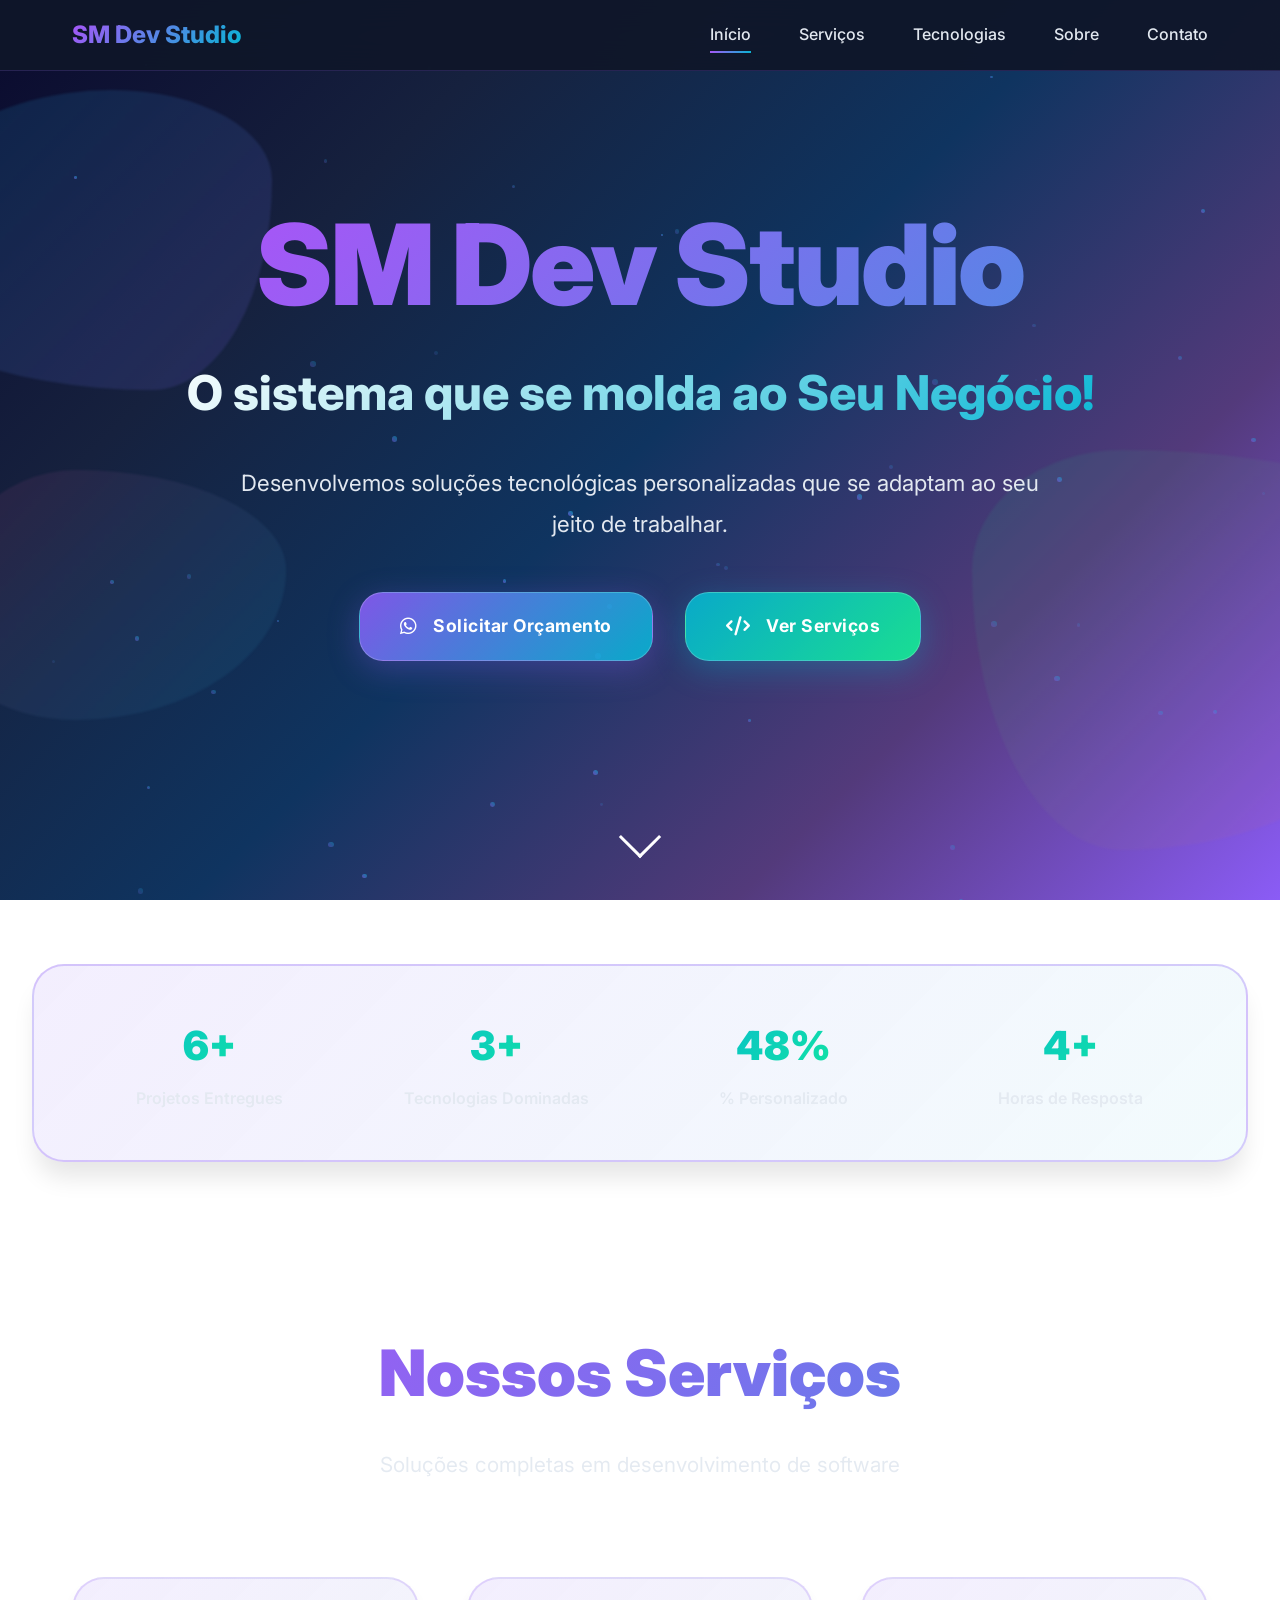
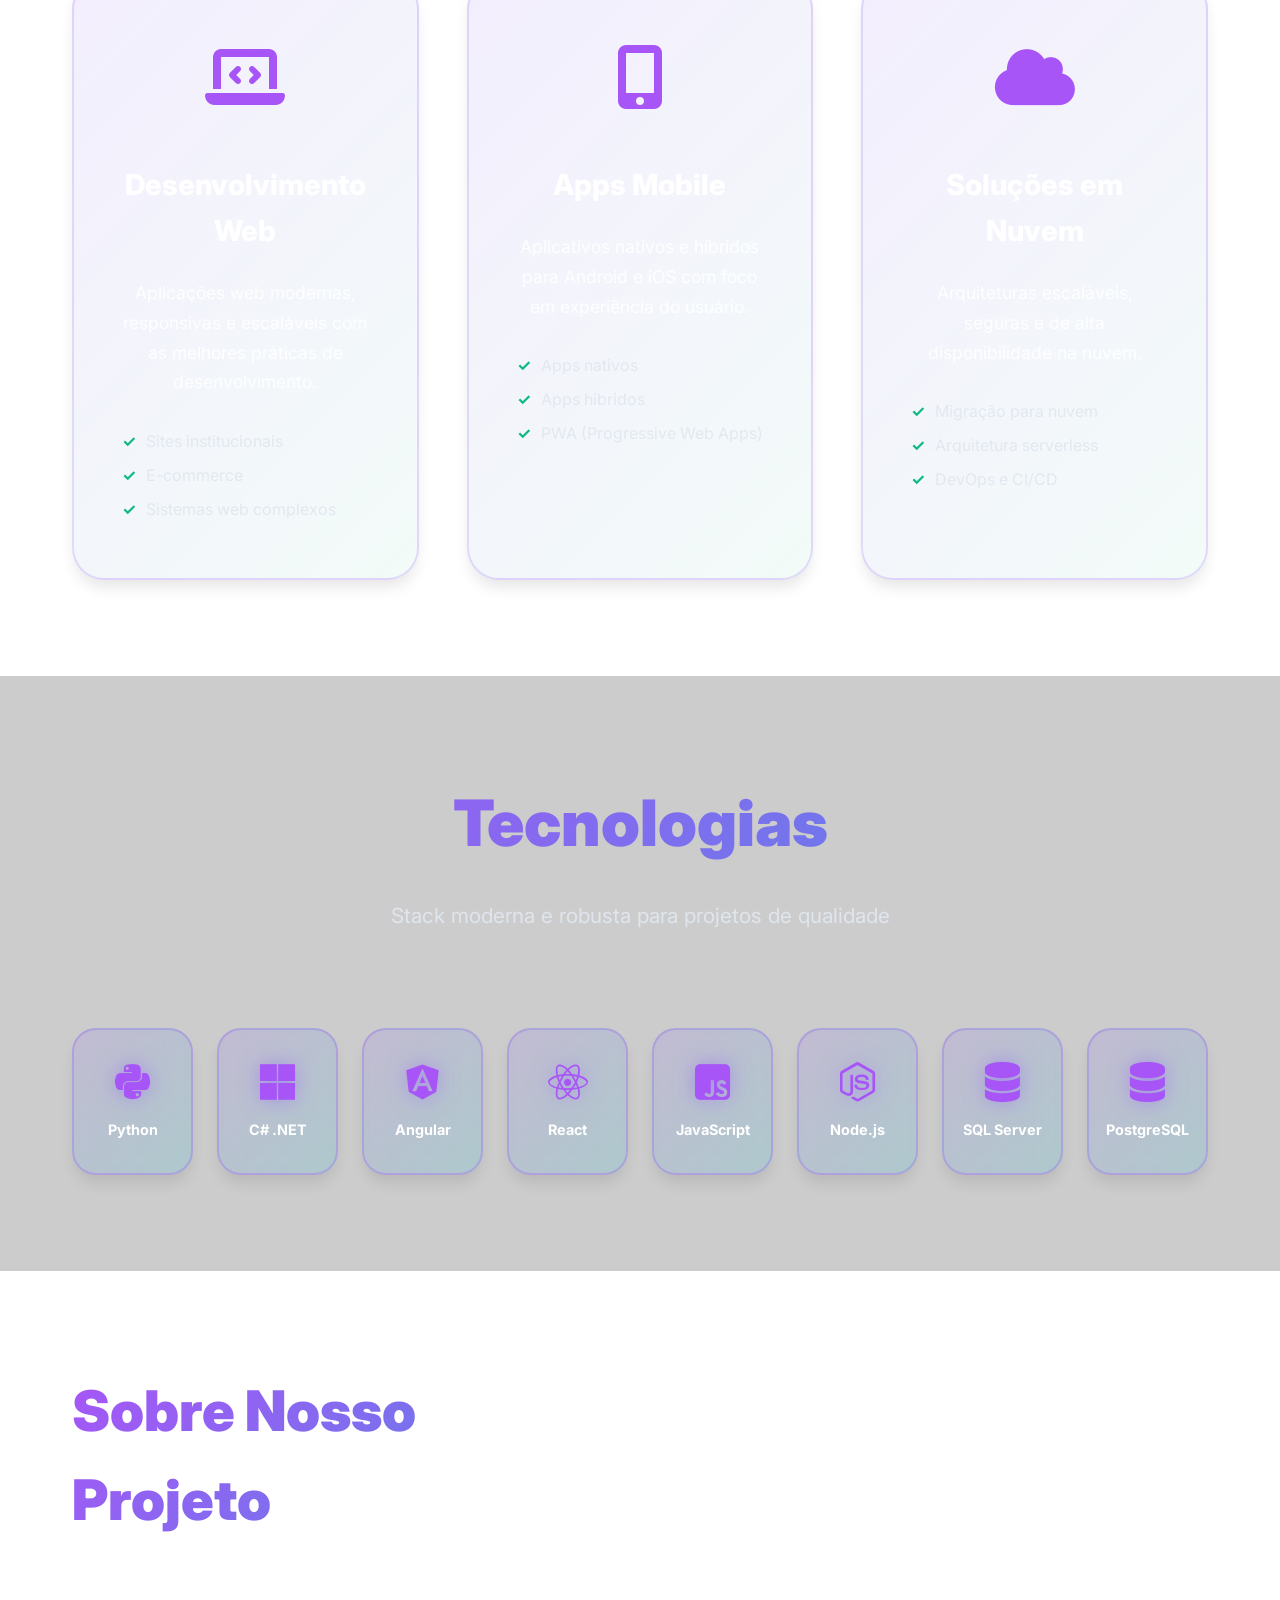
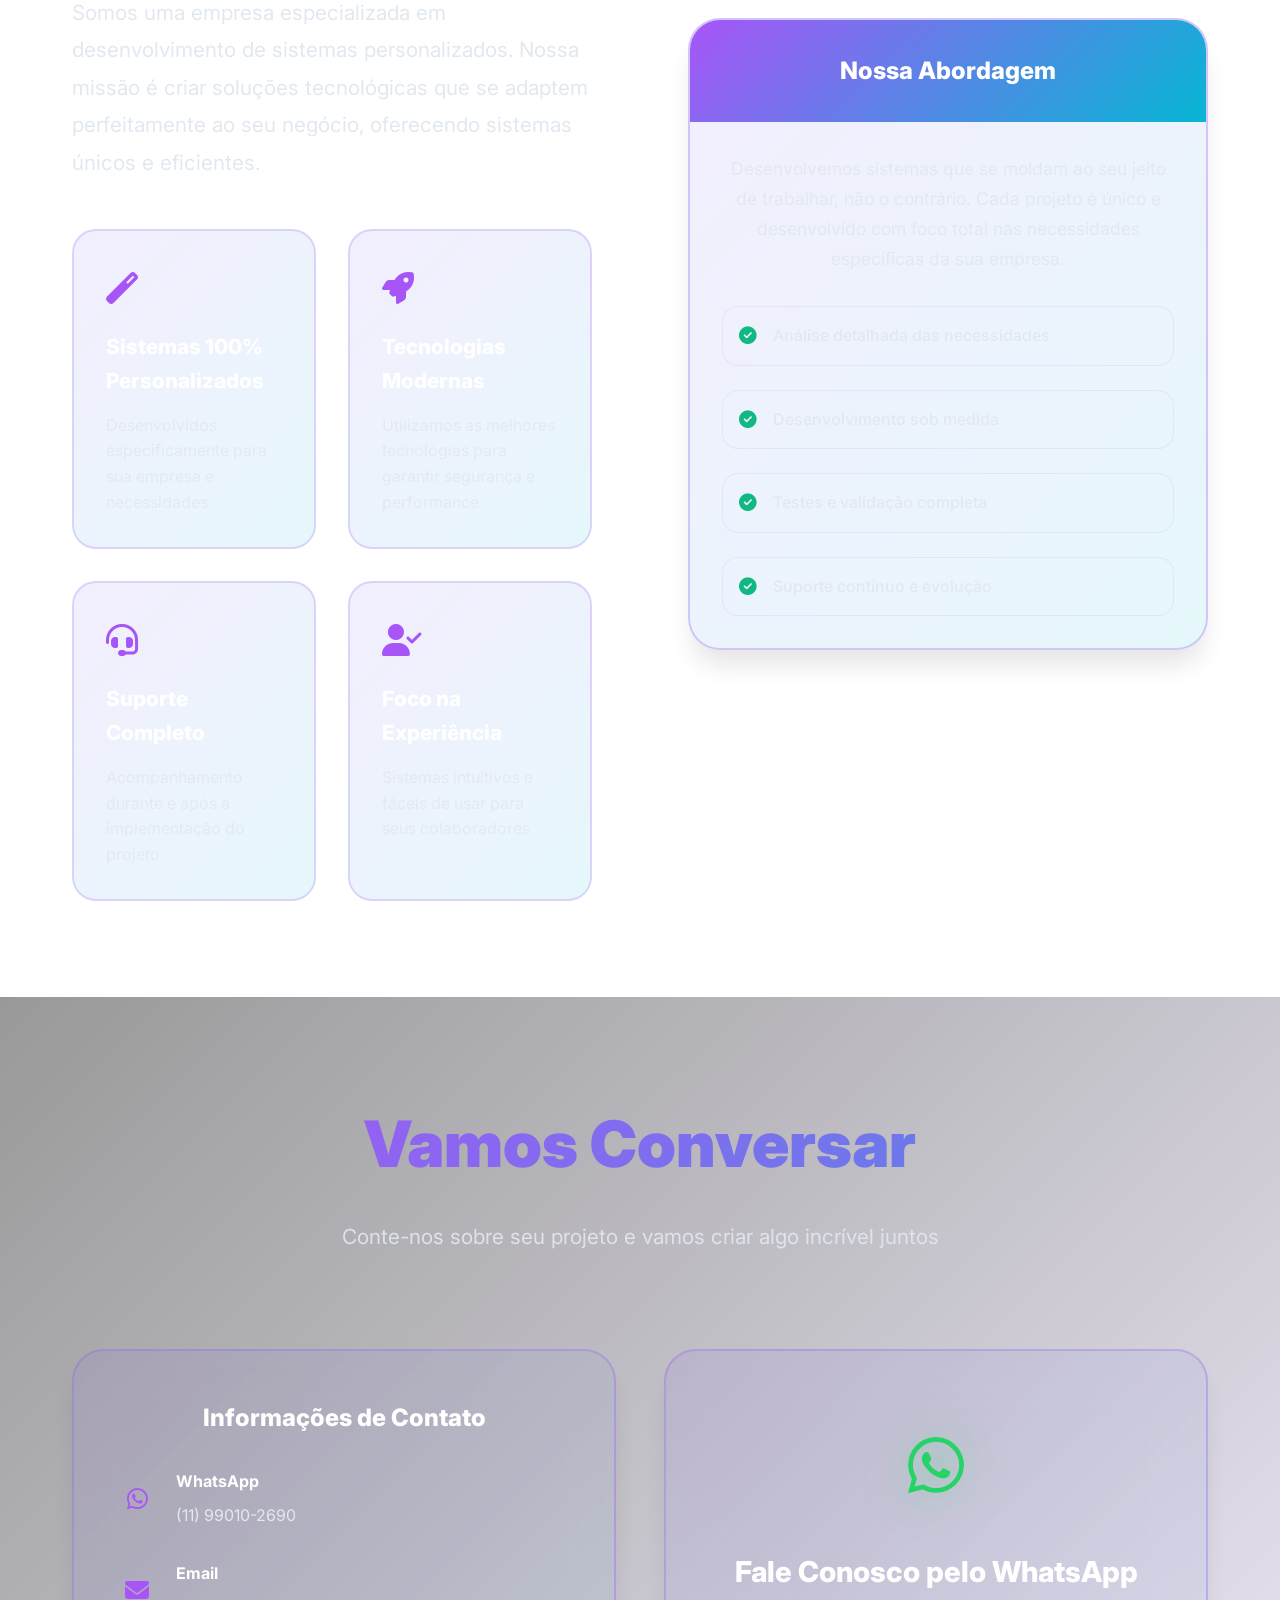
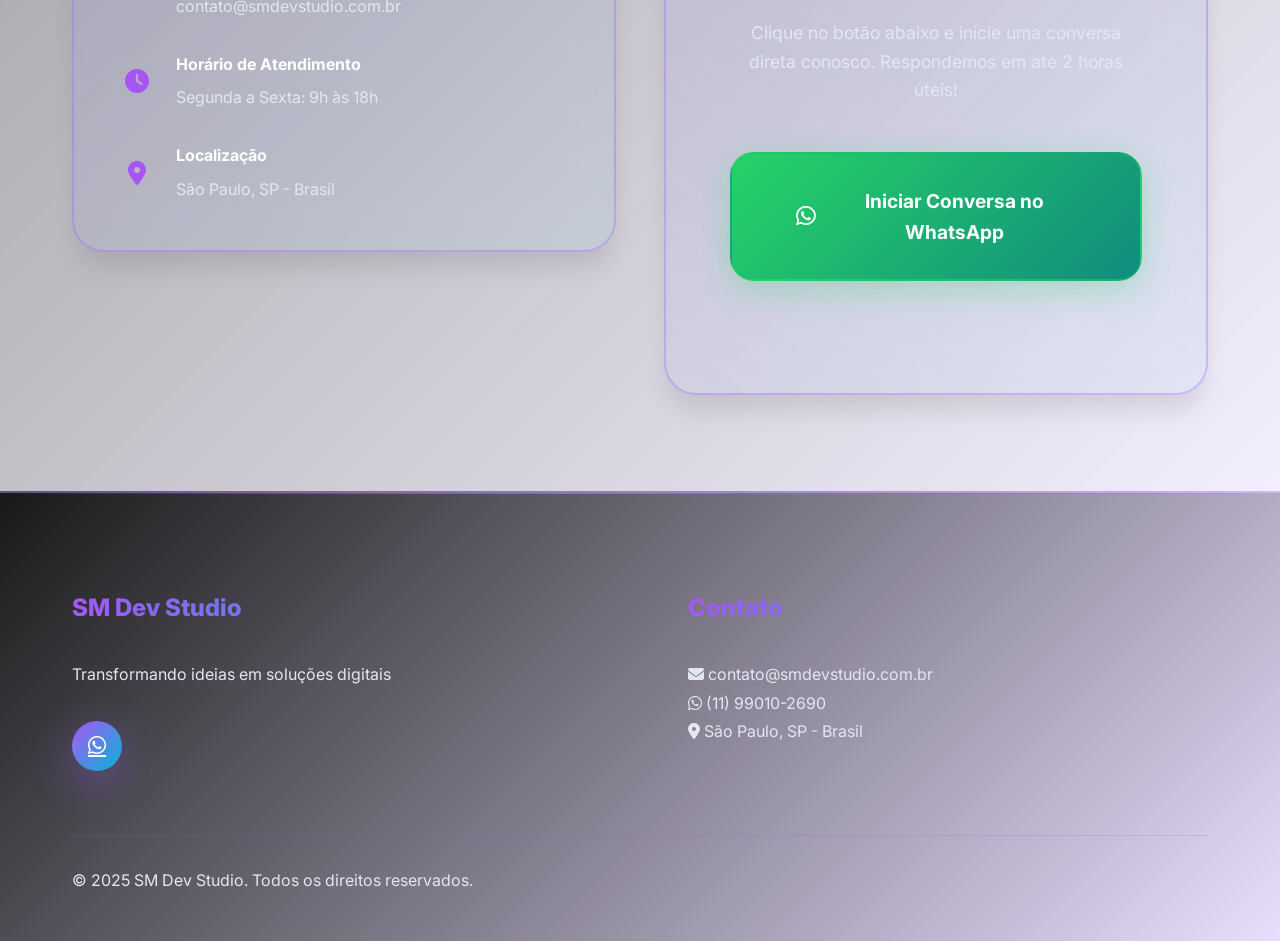
==== index.html @ 63809cbd "Ajustar seção de contato: adicionar email no card e remover elementos desnecessários" ====
<!DOCTYPE html>
<html lang="pt-BR">
<head>
    <meta charset="UTF-8">
    <meta name="viewport" content="width=device-width, initial-scale=1.0">
    <meta name="description" content="SM Dev Studio - Desenvolvimento de sistemas personalizados que se moldam ao seu negócio. Soluções web, mobile e em nuvem.">
    <meta name="keywords" content="desenvolvimento web, sistemas personalizados, aplicativos mobile, soluções em nuvem, SM Dev Studio">
    <meta name="author" content="SM Dev Studio">
    <meta name="robots" content="index, follow">
    
    <!-- Open Graph / Facebook -->
    <meta property="og:type" content="website">
    <meta property="og:url" content="https://smdevstudio.com.br/">
    <meta property="og:title" content="SM Dev Studio - Sistemas que se Moldam ao seu Negócio">
    <meta property="og:description" content="Desenvolvemos soluções tecnológicas personalizadas. O sistema se molda ao seu jeito de trabalhar.">
    <meta property="og:image" content="https://smdevstudio.com.br/og-image.jpg">

    <!-- Twitter -->
    <meta property="twitter:card" content="summary_large_image">
    <meta property="twitter:url" content="https://smdevstudio.com.br/">
    <meta property="twitter:title" content="SM Dev Studio - Sistemas que se Moldam ao seu Negócio">
    <meta property="twitter:description" content="Desenvolvemos soluções tecnológicas personalizadas. O sistema se molda ao seu jeito de trabalhar.">
    <meta property="twitter:image" content="https://smdevstudio.com.br/og-image.jpg">

    <title>SM Dev Studio - Sistemas que se Moldam ao seu Negócio</title>
    
    <!-- Preload critical resources -->
    <link rel="preload" href="https://fonts.googleapis.com/css2?family=Inter:wght@400;600;700;800;900&display=swap" as="style">
    <link rel="preload" href="https://cdnjs.cloudflare.com/ajax/libs/font-awesome/6.4.0/css/all.min.css" as="style">
    
    <!-- Fonts -->
    <link rel="preconnect" href="https://fonts.googleapis.com">
    <link rel="preconnect" href="https://fonts.gstatic.com" crossorigin>
    <link href="https://fonts.googleapis.com/css2?family=Inter:wght@400;600;700;800;900&display=swap" rel="stylesheet">
    
    <!-- FontAwesome with fallback -->
    <link rel="stylesheet" href="https://cdnjs.cloudflare.com/ajax/libs/font-awesome/6.4.0/css/all.min.css" integrity="sha512-iecdLmaskl7CVkqkXNQ/ZH/XLlvWZOJyj7Yy7tcenmpD1ypASozpmT/E0iPtmFIB46ZmdtAc9eNBvH0H/ZpiBw==" crossorigin="anonymous" referrerpolicy="no-referrer">
    
    <!-- Favicon -->
    <link rel="icon" type="image/x-icon" href="/favicon.ico">
    <link rel="apple-touch-icon" sizes="180x180" href="/apple-touch-icon.png">
    <link rel="icon" type="image/png" sizes="32x32" href="/favicon-32x32.png">
    <link rel="icon" type="image/png" sizes="16x16" href="/favicon-16x16.png">
    
    <!-- Styles -->
    <link rel="stylesheet" href="styles.css">
    <link rel="stylesheet" href="styles-sections.css">
</head>
<body>
    <!-- Loading Screen -->
    <div class="loading-overlay" id="loadingOverlay">
        <div class="loading-content">
            <div class="loading-logo">SM</div>
            <div class="loading-spinner"></div>
            <div class="loading-text">Carregando...</div>
        </div>
    </div>

    <!-- Background Elements -->
    <div class="background-elements">
        <div class="organic-shapes">
            <div class="organic-shape shape-1"></div>
            <div class="organic-shape shape-2"></div>
            <div class="organic-shape shape-3"></div>
        </div>
        <div class="particles-container" id="particlesContainer"></div>
    </div>

    <!-- Navigation -->
    <nav class="navbar" id="navbar">
        <div class="nav-container">
            <div class="nav-logo">
                <span class="logo-text">SM Dev Studio</span>
            </div>
            <div class="nav-menu" id="navMenu">
                <a href="#home" class="nav-link">Início</a>
                <a href="#services" class="nav-link">Serviços</a>
                <a href="#technologies" class="nav-link">Tecnologias</a>
                <a href="#about" class="nav-link">Sobre</a>
                <a href="#contact" class="nav-link">Contato</a>
            </div>
            <div class="nav-toggle" id="navToggle">
                <span></span>
                <span></span>
                <span></span>
            </div>
        </div>
    </nav>



    <!-- Hero Section -->
    <section id="home" class="hero">
        <div class="hero-content">
            <h1 class="hero-title">
                <span class="logo">SM Dev Studio</span>
            </h1>
            <h2 class="hero-tagline">O sistema que se molda ao Seu Negócio!</h2>
            <p class="hero-subtitle">Desenvolvemos soluções tecnológicas personalizadas que se adaptam ao seu jeito de trabalhar, não o contrário.</p>
            <div class="hero-cta">
                <a href="https://wa.me/5511990102690?text=Olá! Gostaria de solicitar um orçamento para meu projeto." target="_blank" class="cta-button primary">
                    <i class="fab fa-whatsapp"></i>
                    <span>Solicitar Orçamento</span>
                </a>
                <a href="#services" class="cta-button secondary">
                    <i class="fas fa-code"></i>
                    <span>Ver Serviços</span>
                </a>
            </div>
        </div>
        <div class="hero-scroll-indicator">
            <div class="scroll-arrow"></div>
        </div>
    </section>

    <!-- Stats Section -->
    <section class="stats-section">
        <div class="stats-container">
            <div class="stat-item" data-aos="fade-up" data-aos-delay="100">
                <div class="stat-number" data-target="14">0</div>
                <div class="stat-label">Projetos Entregues</div>
            </div>
            <div class="stat-item" data-aos="fade-up" data-aos-delay="200">
                <div class="stat-number" data-target="8">0</div>
                <div class="stat-label">Tecnologias Dominadas</div>
            </div>
            <div class="stat-item" data-aos="fade-up" data-aos-delay="300">
                <div class="stat-number" data-target="100">0</div>
                <div class="stat-label">% Personalizado</div>
            </div>
            <div class="stat-item" data-aos="fade-up" data-aos-delay="400">
                <div class="stat-number" data-target="24">0</div>
                <div class="stat-label">Horas de Resposta</div>
            </div>
        </div>
    </section>

    <!-- Services Section -->
    <section id="services" class="services">
        <div class="container">
            <div class="section-header" data-aos="fade-up">
                <h2 class="section-title">Nossos Serviços</h2>
                <p class="section-subtitle">Soluções completas em desenvolvimento de software</p>
            </div>
            
            <div class="services-grid">
                <div class="service-card" data-aos="fade-up" data-aos-delay="100">
                    <div class="service-icon">
                        <i class="fas fa-laptop-code"></i>
                    </div>
                    <h3>Desenvolvimento Web</h3>
                    <p>Aplicações web modernas, responsivas e escaláveis com as melhores práticas de desenvolvimento.</p>
                    <ul class="service-features">
                        <li>Sites institucionais</li>
                        <li>E-commerce</li>
                        <li>Sistemas web complexos</li>
                    </ul>
                </div>
                
                <div class="service-card" data-aos="fade-up" data-aos-delay="200">
                    <div class="service-icon">
                        <i class="fas fa-mobile-alt"></i>
                    </div>
                    <h3>Apps Mobile</h3>
                    <p>Aplicativos nativos e híbridos para Android e iOS com foco em experiência do usuário.</p>
                    <ul class="service-features">
                        <li>Apps nativos</li>
                        <li>Apps híbridos</li>
                        <li>PWA (Progressive Web Apps)</li>
                    </ul>
                </div>
                

                
                <div class="service-card" data-aos="fade-up" data-aos-delay="300">
                    <div class="service-icon">
                        <i class="fas fa-cloud"></i>
                    </div>
                    <h3>Soluções em Nuvem</h3>
                    <p>Arquiteturas escaláveis, seguras e de alta disponibilidade na nuvem.</p>
                    <ul class="service-features">
                        <li>Migração para nuvem</li>
                        <li>Arquitetura serverless</li>
                        <li>DevOps e CI/CD</li>
                    </ul>
                </div>
            </div>
        </div>
    </section>

    <!-- Technologies Section -->
    <section id="technologies" class="technologies">
        <div class="container">
            <div class="section-header" data-aos="fade-up">
                <h2 class="section-title">Tecnologias</h2>
                <p class="section-subtitle">Stack moderna e robusta para projetos de qualidade</p>
            </div>
            
            <div class="tech-grid">
                <div class="tech-item" data-aos="zoom-in" data-aos-delay="100">
                    <i class="fab fa-python"></i>
                    <span>Python</span>
                </div>
                <div class="tech-item" data-aos="zoom-in" data-aos-delay="150">
                    <i class="fab fa-microsoft"></i>
                    <span>C# .NET</span>
                </div>
                <div class="tech-item" data-aos="zoom-in" data-aos-delay="200">
                    <i class="fab fa-angular"></i>
                    <span>Angular</span>
                </div>
                <div class="tech-item" data-aos="zoom-in" data-aos-delay="250">
                    <i class="fab fa-react"></i>
                    <span>React</span>
                </div>
                <div class="tech-item" data-aos="zoom-in" data-aos-delay="300">
                    <i class="fab fa-js-square"></i>
                    <span>JavaScript</span>
                </div>
                <div class="tech-item" data-aos="zoom-in" data-aos-delay="350">
                    <i class="fab fa-node-js"></i>
                    <span>Node.js</span>
                </div>
                <div class="tech-item" data-aos="zoom-in" data-aos-delay="400">
                    <i class="fas fa-database"></i>
                    <span>SQL Server</span>
                </div>
                <div class="tech-item" data-aos="zoom-in" data-aos-delay="450">
                    <i class="fas fa-database"></i>
                    <span>PostgreSQL</span>
                </div>
            </div>
        </div>
    </section>

    <!-- About Section -->
    <section id="about" class="about">
        <div class="container">
            <div class="about-content">
                <div class="about-text" data-aos="fade-right">
                    <h2>Sobre Nosso Projeto</h2>
                    <p class="about-description">Somos uma empresa especializada em desenvolvimento de sistemas personalizados. Nossa missão é criar soluções tecnológicas que se adaptem perfeitamente ao seu negócio, oferecendo sistemas únicos e eficientes.</p>
                    
                    <div class="features-grid">
                        <div class="feature-item" data-aos="fade-up" data-aos-delay="100">
                            <div class="feature-icon">
                                <i class="fas fa-magic"></i>
                            </div>
                            <div class="feature-content">
                                <h4>Sistemas 100% Personalizados</h4>
                                <p>Desenvolvidos especificamente para sua empresa e necessidades</p>
                            </div>
                        </div>
                        
                        <div class="feature-item" data-aos="fade-up" data-aos-delay="200">
                            <div class="feature-icon">
                                <i class="fas fa-rocket"></i>
                            </div>
                            <div class="feature-content">
                                <h4>Tecnologias Modernas</h4>
                                <p>Utilizamos as melhores tecnologias para garantir segurança e performance</p>
                            </div>
                        </div>
                        
                        <div class="feature-item" data-aos="fade-up" data-aos-delay="300">
                            <div class="feature-icon">
                                <i class="fas fa-headset"></i>
                            </div>
                            <div class="feature-content">
                                <h4>Suporte Completo</h4>
                                <p>Acompanhamento durante e após a implementação do projeto</p>
                            </div>
                        </div>
                        
                        <div class="feature-item" data-aos="fade-up" data-aos-delay="400">
                            <div class="feature-icon">
                                <i class="fas fa-user-check"></i>
                            </div>
                            <div class="feature-content">
                                <h4>Foco na Experiência</h4>
                                <p>Sistemas intuitivos e fáceis de usar para seus colaboradores</p>
                            </div>
                        </div>
                    </div>
                </div>
                
                <div class="about-visual" data-aos="fade-left">
                    <div class="about-card">
                        <div class="about-card-header">
                            <h3>Nossa Abordagem</h3>
                        </div>
                        <div class="about-card-content">
                            <p>Desenvolvemos sistemas que se moldam ao seu jeito de trabalhar, não o contrário. Cada projeto é único e desenvolvido com foco total nas necessidades específicas da sua empresa.</p>
                            <div class="about-highlights">
                                <div class="highlight-item">
                                    <i class="fas fa-check-circle"></i>
                                    <span>Análise detalhada das necessidades</span>
                                </div>
                                <div class="highlight-item">
                                    <i class="fas fa-check-circle"></i>
                                    <span>Desenvolvimento sob medida</span>
                                </div>
                                <div class="highlight-item">
                                    <i class="fas fa-check-circle"></i>
                                    <span>Testes e validação completa</span>
                                </div>
                                <div class="highlight-item">
                                    <i class="fas fa-check-circle"></i>
                                    <span>Suporte contínuo e evolução</span>
                                </div>
                            </div>
                        </div>
                    </div>
                </div>
            </div>
        </div>
    </section>

    <!-- Contact Section -->
    <section id="contact" class="contact">
        <div class="container">
            <div class="section-header" data-aos="fade-up">
                <h2 class="section-title">Vamos Conversar</h2>
                <p class="section-subtitle">Conte-nos sobre seu projeto e vamos criar algo incrível juntos</p>
            </div>
            
            <div class="contact-content">
                <div class="contact-info" data-aos="fade-right">
                    <div class="contact-card">
                        <h3>Informações de Contato</h3>
                        <div class="contact-item">
                            <i class="fab fa-whatsapp"></i>
                            <div>
                                <h4>WhatsApp</h4>
                                <p>(11) 99010-2690</p>
                            </div>
                        </div>
                        <div class="contact-item">
                            <i class="fas fa-envelope"></i>
                            <div>
                                <h4>Email</h4>
                                <p>contato@smdevstudio.com.br</p>
                            </div>
                        </div>
                        <div class="contact-item">
                            <i class="fas fa-clock"></i>
                            <div>
                                <h4>Horário de Atendimento</h4>
                                <p>Segunda a Sexta: 9h às 18h</p>
                            </div>
                        </div>
                        <div class="contact-item">
                            <i class="fas fa-map-marker-alt"></i>
                            <div>
                                <h4>Localização</h4>
                                <p>São Paulo, SP - Brasil</p>
                            </div>
                        </div>
                    </div>
                </div>
                
                <div class="contact-action" data-aos="fade-left">
                    <div class="contact-action-card">
                        <div class="action-icon">
                            <i class="fab fa-whatsapp"></i>
                        </div>
                        <h3>Fale Conosco pelo WhatsApp</h3>
                        <p>Clique no botão abaixo e inicie uma conversa direta conosco. Respondemos em até 2 horas úteis!</p>
                        <a href="https://wa.me/5511990102690?text=Olá! Gostaria de saber mais sobre os serviços da SM Dev Studio." target="_blank" class="whatsapp-btn">
                            <i class="fab fa-whatsapp"></i>
                            <span>Iniciar Conversa no WhatsApp</span>
                        </a>
                    </div>
                </div>
            </div>
        </div>
    </section>

    <!-- Footer -->
    <footer class="footer">
        <div class="container">
            <div class="footer-content">
                <div class="footer-section">
                    <div class="footer-logo">
                        <h3>SM Dev Studio</h3>
                        <p>Transformando ideias em soluções digitais</p>
                    </div>
                    <div class="social-links">
                        <a href="https://wa.me/5511990102690" target="_blank" rel="noopener" aria-label="WhatsApp">
                            <i class="fab fa-whatsapp"></i>
                        </a>
                    </div>
                </div>
                

                
                <div class="footer-section">
                    <h4>Contato</h4>
                    <div class="contact-info">
                        <p><i class="fas fa-envelope"></i> contato@smdevstudio.com.br</p>
                        <p><i class="fab fa-whatsapp"></i> (11) 99010-2690</p>
                        <p><i class="fas fa-map-marker-alt"></i> São Paulo, SP - Brasil</p>
                    </div>
                </div>
            </div>
            
            <div class="footer-bottom">
                <div class="footer-bottom-content">
                    <p>&copy; 2025 SM Dev Studio. Todos os direitos reservados.</p>
                </div>
            </div>
        </div>
    </footer>

    <!-- Scripts -->
    <script src="config.js"></script>
    <script src="script.js"></script>
</body>
</html>
---- styles.css ----
/* ===== RESET E CONFIGURAÇÕES BÁSICAS ===== */
* {
    margin: 0;
    padding: 0;
    box-sizing: border-box;
}

:root {
    /* Cores principais */
    --primary-purple: #8b5cf6;
    --strong-purple: #7c3aed;
    --neon-purple: #a855f7;
    --electric-blue: #06b6d4;
    --neon-blue: #0ea5e9;
    --hot-pink: #ec4899;
    --neon-green: #10b981;
    --aqua-green: #14f195;
    
    /* Cores neutras */
    --white: #ffffff;
    --light-text: #e2e8f0;
    --darker-text: #94a3b8;
    --dark-bg: #0f172a;
    --card-bg: rgba(139, 92, 246, 0.1);
    
    /* Gradientes */
    --gradient-primary: linear-gradient(135deg, var(--neon-purple), var(--electric-blue));
    --gradient-secondary: linear-gradient(135deg, var(--electric-blue), var(--aqua-green));
    --gradient-dark: linear-gradient(135deg, #0a0a2e 0%, #16213e 25%, #0f3460 50%, #533a7b 75%, #8b5cf6 100%);
    
    /* Sombras */
    --shadow-sm: 0 4px 6px -1px rgba(0, 0, 0, 0.1);
    --shadow-md: 0 10px 15px -3px rgba(0, 0, 0, 0.1);
    --shadow-lg: 0 20px 25px -5px rgba(0, 0, 0, 0.1);
    --shadow-purple: 0 10px 40px rgba(139, 92, 246, 0.4);
    --shadow-glow: 0 0 20px rgba(139, 92, 246, 0.5);
    
    /* Transições */
    --transition-fast: 0.2s ease;
    --transition-normal: 0.3s ease;
    --transition-slow: 0.5s ease;
    --transition-bounce: 0.4s cubic-bezier(0.175, 0.885, 0.32, 1.275);
    
    /* Espaçamentos */
    --spacing-xs: 0.5rem;
    --spacing-sm: 1rem;
    --spacing-md: 1.5rem;
    --spacing-lg: 2rem;
    --spacing-xl: 3rem;
    --spacing-2xl: 4rem;
    --spacing-3xl: 6rem;
    
    /* Border radius */
    --radius-sm: 8px;
    --radius-md: 16px;
    --radius-lg: 24px;
    --radius-xl: 32px;
    --radius-full: 50%;
}

/* ===== CONFIGURAÇÕES GLOBAIS ===== */
html {
    scroll-behavior: smooth;
    font-size: 16px;
    overflow-x: hidden; /* Previne scroll horizontal */
}

body {
    font-family: 'Inter', -apple-system, BlinkMacSystemFont, 'Segoe UI', Roboto, sans-serif;
    line-height: 1.6;
    color: var(--white);
    background: var(--gradient-dark);
    background-attachment: fixed;
    overflow-x: hidden; /* Previne scroll horizontal */
    -webkit-font-smoothing: antialiased;
    -moz-osx-font-smoothing: grayscale;
    width: 100%;
    max-width: 100vw;
}

/* Container responsivo */
.container {
    max-width: 1200px;
    margin: 0 auto;
    padding: 0 var(--spacing-lg);
    width: 100%;
    box-sizing: border-box;
}

/* ===== LOADING SCREEN ===== */
.loading-overlay {
    position: fixed;
    top: 0;
    left: 0;
    width: 100%;
    height: 100%;
    background: var(--gradient-dark);
    display: flex;
    align-items: center;
    justify-content: center;
    z-index: 9999;
    opacity: 1;
    transition: opacity 0.8s ease;
}

.loading-overlay.hidden {
    opacity: 0;
    pointer-events: none;
}

.loading-content {
    text-align: center;
}

.loading-logo {
    font-size: 3rem;
    font-weight: 900;
    background: var(--gradient-primary);
    -webkit-background-clip: text;
    -webkit-text-fill-color: transparent;
    background-clip: text;
    margin-bottom: var(--spacing-lg);
    animation: pulse 2s ease-in-out infinite;
}

.loading-spinner {
    width: 60px;
    height: 60px;
    border: 4px solid rgba(139, 92, 246, 0.3);
    border-left: 4px solid var(--neon-purple);
    border-radius: 50%;
    animation: spin 1s linear infinite;
    margin: 0 auto var(--spacing-md);
}

.loading-text {
    color: var(--light-text);
    font-size: 1.1rem;
    font-weight: 500;
}

/* ===== BACKGROUND ELEMENTOS ===== */
.background-elements {
    position: fixed;
    top: 0;
    left: 0;
    width: 100%;
    height: 100%;
    pointer-events: none;
    z-index: -1;
    overflow: hidden;
}

.organic-shapes {
    position: absolute;
    width: 100%;
    height: 100%;
    overflow: hidden;
}

.organic-shape {
    position: absolute;
    border-radius: 50%;
    background: linear-gradient(135deg, rgba(139, 92, 246, 0.1), rgba(16, 185, 129, 0.1));
    filter: blur(1px);
    animation: organicFloat 20s infinite ease-in-out;
}

.shape-1 {
    width: 400px;
    height: 300px;
    top: 10%;
    left: -10%;
    background: linear-gradient(135deg, rgba(6, 182, 212, 0.15), rgba(139, 92, 246, 0.15));
    border-radius: 60% 40% 30% 70% / 60% 30% 70% 40%;
    animation-delay: 0s;
}

.shape-2 {
    width: 500px;
    height: 400px;
    top: 50%;
    right: -15%;
    background: linear-gradient(135deg, rgba(16, 185, 129, 0.12), rgba(236, 72, 153, 0.12));
    border-radius: 30% 70% 70% 30% / 30% 30% 70% 70%;
    animation-delay: 7s;
}

.shape-3 {
    width: 350px;
    height: 250px;
    bottom: 20%;
    left: -5%;
    background: linear-gradient(135deg, rgba(236, 72, 153, 0.1), rgba(6, 182, 212, 0.1));
    border-radius: 40% 60% 60% 40% / 60% 40% 60% 40%;
    animation-delay: 14s;
}

/* ===== NAVIGATION ===== */
.navbar {
    position: fixed;
    top: 0;
    left: 0;
    width: 100%;
    background: rgba(15, 23, 42, 0.95);
    backdrop-filter: blur(20px);
    border-bottom: 1px solid rgba(139, 92, 246, 0.2);
    z-index: 1000;
    transition: all var(--transition-normal);
}

.navbar.scrolled {
    background: rgba(15, 23, 42, 0.98);
    box-shadow: var(--shadow-lg);
}

.nav-container {
    max-width: 1200px;
    margin: 0 auto;
    padding: 0 var(--spacing-lg);
    display: flex;
    align-items: center;
    justify-content: space-between;
    height: 70px;
    width: 100%;
    box-sizing: border-box;
}

.nav-logo .logo-text {
    font-size: 1.5rem;
    font-weight: 800;
    background: var(--gradient-primary);
    -webkit-background-clip: text;
    -webkit-text-fill-color: transparent;
    background-clip: text;
}

.nav-menu {
    display: flex;
    gap: var(--spacing-xl);
    list-style: none;
}

.nav-link {
    color: var(--light-text);
    text-decoration: none;
    font-weight: 500;
    transition: all var(--transition-normal);
    position: relative;
}

.nav-link::after {
    content: '';
    position: absolute;
    bottom: -5px;
    left: 0;
    width: 0;
    height: 2px;
    background: var(--gradient-primary);
    transition: width var(--transition-normal);
}

.nav-link:hover::after,
.nav-link.active::after {
    width: 100%;
}

.nav-link:hover {
    color: var(--white);
}

.nav-toggle {
    display: none;
    flex-direction: column;
    cursor: pointer;
    gap: 4px;
}

.nav-toggle span {
    width: 25px;
    height: 3px;
    background: var(--white);
    transition: all var(--transition-normal);
    border-radius: 2px;
}

/* ===== HERO SECTION ===== */
.hero {
    min-height: 100vh;
    display: flex;
    flex-direction: column;
    align-items: center;
    justify-content: center;
    text-align: center;
    padding: var(--spacing-2xl) var(--spacing-lg);
    position: relative;
    z-index: 2;
    width: 100%;
    box-sizing: border-box;
}

.hero-content {
    max-width: 1000px;
    margin: 0 auto;
    width: 100%;
    padding: 0 var(--spacing-sm);
    box-sizing: border-box;
}

.hero-title .logo {
    font-size: clamp(3.5rem, 10vw, 7rem);
    font-weight: 900;
    background: var(--gradient-primary);
    background-size: 200% 200%;
    -webkit-background-clip: text;
    -webkit-text-fill-color: transparent;
    background-clip: text;
    margin-bottom: var(--spacing-lg);
    animation: logoGlow 4s ease-in-out infinite alternate, gradientShift 8s ease-in-out infinite;
    letter-spacing: -2px;
}

.hero-tagline {
    font-size: clamp(1.8rem, 5vw, 3rem);
    font-weight: 800;
    background: linear-gradient(135deg, var(--white), var(--electric-blue), var(--aqua-green));
    background-size: 200% 200%;
    -webkit-background-clip: text;
    -webkit-text-fill-color: transparent;
    background-clip: text;
    margin-bottom: var(--spacing-lg);
    animation: slideInUp 1s ease-out 0.5s both, gradientShift 6s ease-in-out infinite;
}

.hero-subtitle {
    font-size: clamp(1.1rem, 2.8vw, 1.4rem);
    color: var(--light-text);
    margin-bottom: var(--spacing-xl);
    opacity: 0.95;
    animation: slideInUp 1s ease-out 1s both;
    max-width: 800px;
    margin-left: auto;
    margin-right: auto;
    line-height: 1.8;
}

.hero-cta {
    display: flex;
    gap: var(--spacing-lg);
    justify-content: center;
    flex-wrap: wrap;
    margin-bottom: var(--spacing-2xl);
    animation: slideInUp 1s ease-out 1.5s both;
    width: 100%;
    max-width: 100%;
}

.cta-button {
    display: inline-flex;
    align-items: center;
    gap: 1rem;
    padding: 1.2rem 2.5rem;
    background: linear-gradient(135deg, rgba(139, 92, 246, 0.9), rgba(6, 182, 212, 0.9));
    color: var(--white);
    text-decoration: none;
    border-radius: var(--radius-lg);
    font-weight: 700;
    font-size: 1.1rem;
    transition: all var(--transition-bounce);
    box-shadow: 0 8px 32px rgba(139, 92, 246, 0.3);
    position: relative;
    overflow: hidden;
    backdrop-filter: blur(20px);
    border: 1px solid rgba(255, 255, 255, 0.2);
    letter-spacing: 0.5px;
    white-space: nowrap;
}

.cta-button::before {
    content: '';
    position: absolute;
    top: 0;
    left: -100%;
    width: 100%;
    height: 100%;
    background: linear-gradient(90deg, transparent, rgba(255,255,255,0.2), transparent);
    transition: left 0.8s ease;
}

.cta-button:hover::before {
    left: 100%;
}

.cta-button::after {
    content: '';
    position: absolute;
    top: 0;
    left: 0;
    width: 100%;
    height: 100%;
    background: linear-gradient(135deg, rgba(255,255,255,0.1) 0%, transparent 50%, rgba(255,255,255,0.1) 100%);
    opacity: 0;
    transition: opacity var(--transition-normal);
}

.cta-button:hover::after {
    opacity: 1;
}

.cta-button:hover {
    transform: translateY(-4px);
    box-shadow: 0 15px 40px rgba(139, 92, 246, 0.5);
    border-color: rgba(255, 255, 255, 0.4);
}

.cta-button:active {
    transform: translateY(-2px);
}

.cta-button i {
    font-size: 1.2rem;
    transition: transform var(--transition-normal);
}

.cta-button:hover i {
    transform: translateX(3px);
}

.cta-button.secondary {
    background: linear-gradient(135deg, rgba(6, 182, 212, 0.9), rgba(20, 241, 149, 0.9));
    box-shadow: 0 8px 32px rgba(6, 182, 212, 0.3);
}

.cta-button.secondary:hover {
    box-shadow: 0 15px 40px rgba(6, 182, 212, 0.5);
}

.hero-scroll-indicator {
    position: absolute;
    bottom: var(--spacing-xl);
    left: 50%;
    transform: translateX(-50%);
    animation: bounce 2s infinite;
}

.scroll-arrow {
    width: 30px;
    height: 30px;
    border-right: 3px solid var(--white);
    border-bottom: 3px solid var(--white);
    transform: rotate(45deg);
}

/* ===== STATS SECTION ===== */
.stats-section {
    padding: var(--spacing-2xl) var(--spacing-lg);
    display: flex;
    justify-content: center;
    align-items: center;
    position: relative;
    width: 100%;
    box-sizing: border-box;
}

.stats-container {
    display: flex;
    gap: var(--spacing-2xl);
    background: linear-gradient(135deg, rgba(139, 92, 246, 0.1), rgba(6, 182, 212, 0.05));
    backdrop-filter: blur(20px);
    padding: var(--spacing-xl) var(--spacing-2xl);
    border-radius: var(--radius-xl);
    border: 2px solid rgba(139, 92, 246, 0.3);
    box-shadow: var(--shadow-lg);
    animation: slideInUp 1s ease-out 2s both;
    width: 100%;
    max-width: 100%;
    box-sizing: border-box;
}

.stat-item {
    text-align: center;
    min-width: 120px;
    flex: 1;
}

.stat-number {
    display: block;
    font-size: 2.5rem;
    font-weight: 900;
    background: var(--gradient-secondary);
    -webkit-background-clip: text;
    -webkit-text-fill-color: transparent;
    background-clip: text;
    margin-bottom: var(--spacing-xs);
    animation: pulse 2s ease-in-out infinite;
}

.stat-label {
    font-size: 1rem;
    color: var(--light-text);
    opacity: 0.9;
    font-weight: 600;
}

/* ===== ANIMAÇÕES ===== */
@keyframes organicFloat {
    0%, 100% {
        transform: translateX(0px) translateY(0px) rotate(0deg) scale(1);
    }
    33% {
        transform: translateX(30px) translateY(-30px) rotate(120deg) scale(1.1);
    }
    66% {
        transform: translateX(-20px) translateY(20px) rotate(240deg) scale(0.9);
    }
}

@keyframes logoGlow {
    0% { filter: drop-shadow(0 0 20px rgba(139, 92, 246, 0.5)); }
    100% { filter: drop-shadow(0 0 50px rgba(139, 92, 246, 0.9)); }
}

@keyframes gradientShift {
    0% { background-position: 0% 50%; }
    50% { background-position: 100% 50%; }
    100% { background-position: 0% 50%; }
}

@keyframes slideInUp {
    from {
        opacity: 0;
        transform: translateY(60px);
    }
    to {
        opacity: 1;
        transform: translateY(0);
    }
}

@keyframes pulse {
    0%, 100% {
        transform: scale(1);
    }
    50% {
        transform: scale(1.05);
    }
}

@keyframes spin {
    0% { transform: rotate(0deg); }
    100% { transform: rotate(360deg); }
}

@keyframes bounce {
    0%, 20%, 50%, 80%, 100% {
        transform: translateX(-50%) translateY(0);
    }
    40% {
        transform: translateX(-50%) translateY(-10px);
    }
    60% {
        transform: translateX(-50%) translateY(-5px);
    }
}

/* ===== RESPONSIVIDADE ===== */
@media (max-width: 1024px) {
    .floating-menu {
        right: var(--spacing-sm);
    }
    
    .floating-btn {
        width: 50px;
        height: 50px;
        font-size: 1.2rem;
    }
    
    .stats-container {
        flex-wrap: wrap;
        gap: var(--spacing-lg);
    }
}

@media (max-width: 768px) {
    .container {
        padding: 0 var(--spacing-md);
    }
    
    .nav-container {
        padding: 0 var(--spacing-md);
    }
    
    .nav-menu {
        position: fixed;
        top: 70px;
        left: -100%;
        width: 100%;
        height: calc(100vh - 70px);
        background: rgba(15, 23, 42, 0.98);
        backdrop-filter: blur(20px);
        flex-direction: column;
        align-items: center;
        justify-content: center;
        gap: var(--spacing-xl);
        transition: left var(--transition-normal);
    }
    
    .nav-menu.active {
        left: 0;
    }
    
    .nav-toggle {
        display: flex;
    }
    
    .nav-toggle.active span:nth-child(1) {
        transform: rotate(45deg) translate(5px, 5px);
    }
    
    .nav-toggle.active span:nth-child(2) {
        opacity: 0;
    }
    
    .nav-toggle.active span:nth-child(3) {
        transform: rotate(-45deg) translate(7px, -6px);
    }

    .hero {
        padding: var(--spacing-2xl) var(--spacing-md);
    }
    
    .hero-content {
        padding: 0 var(--spacing-xs);
    }

    .stats-section {
        padding: var(--spacing-2xl) var(--spacing-md);
    }
    
    .stats-container {
        flex-direction: column;
        gap: var(--spacing-lg);
        padding: var(--spacing-lg);
        margin: 0 var(--spacing-sm);
    }

    .hero-cta {
        flex-direction: column;
        align-items: center;
        gap: var(--spacing-md);
    }

    .cta-button {
        width: 100%;
        max-width: 320px;
        justify-content: center;
        padding: 1rem 2rem;
        font-size: 1rem;
        white-space: normal;
    }
    
    /* Ajustar formas orgânicas para mobile */
    .shape-1 {
        width: 200px;
        height: 150px;
        left: -5%;
    }
    
    .shape-2 {
        width: 250px;
        height: 200px;
        right: -5%;
    }
    
    .shape-3 {
        width: 180px;
        height: 120px;
        left: -3%;
    }
}

@media (max-width: 480px) {
    .container {
        padding: 0 var(--spacing-sm);
    }
    
    .nav-container {
        padding: 0 var(--spacing-sm);
    }
    
    .hero {
        padding: var(--spacing-xl) var(--spacing-sm);
    }
    
    .hero-content {
        padding: 0;
    }
    
    .stats-section {
        padding: var(--spacing-xl) var(--spacing-sm);
    }

    .stats-container {
        padding: var(--spacing-md);
        gap: var(--spacing-md);
        margin: 0;
    }

    .stat-number {
        font-size: 2rem;
    }
    
    .cta-button {
        max-width: 100%;
        padding: 0.8rem 1.5rem;
        font-size: 0.9rem;
    }
    
    /* Reduzir ainda mais as formas orgânicas */
    .shape-1 {
        width: 150px;
        height: 100px;
        left: -3%;
    }
    
    .shape-2 {
        width: 180px;
        height: 140px;
        right: -3%;
    }
    
    .shape-3 {
        width: 120px;
        height: 80px;
        left: -2%;
    }
}

@media (max-width: 360px) {
    .container {
        padding: 0 var(--spacing-xs);
    }
    
    .nav-container {
        padding: 0 var(--spacing-xs);
    }
    
    .hero {
        padding: var(--spacing-lg) var(--spacing-xs);
    }
    
    .stats-section {
        padding: var(--spacing-lg) var(--spacing-xs);
    }
    
    .stats-container {
        padding: var(--spacing-sm);
        gap: var(--spacing-sm);
    }
    
    .stat-number {
        font-size: 1.8rem;
    }
    
    .stat-label {
        font-size: 0.9rem;
    }
    
    /* Ocultar formas orgânicas em telas muito pequenas */
    .organic-shape {
        display: none;
    }
}
---- styles-sections.css ----
/* ===== SERVICES SECTION ===== */
.services {
    padding: var(--spacing-3xl) var(--spacing-lg);
    position: relative;
    width: 100%;
    box-sizing: border-box;
}

.section-header {
    text-align: center;
    margin-bottom: var(--spacing-3xl);
    width: 100%;
}

.section-title {
    font-size: clamp(2.5rem, 6vw, 4rem);
    font-weight: 900;
    margin-bottom: var(--spacing-md);
    background: var(--gradient-primary);
    background-size: 200% 200%;
    -webkit-background-clip: text;
    -webkit-text-fill-color: transparent;
    background-clip: text;
    animation: gradientShift 8s ease-in-out infinite;
}

.section-subtitle {
    color: var(--light-text);
    font-size: 1.3rem;
    opacity: 0.9;
    max-width: 600px;
    margin: 0 auto;
}

.services-grid {
    display: grid;
    grid-template-columns: repeat(auto-fit, minmax(300px, 1fr));
    gap: var(--spacing-xl);
    max-width: 1400px;
    margin: 0 auto;
    width: 100%;
    box-sizing: border-box;
}

.service-card {
    background: linear-gradient(135deg, rgba(139, 92, 246, 0.1), rgba(16, 185, 129, 0.05));
    backdrop-filter: blur(20px);
    padding: var(--spacing-xl);
    border-radius: var(--radius-xl);
    text-align: center;
    transition: all var(--transition-bounce);
    position: relative;
    overflow: hidden;
    box-shadow: var(--shadow-md);
    border: 2px solid rgba(139, 92, 246, 0.2);
    width: 100%;
    box-sizing: border-box;
}

.service-card::before {
    content: '';
    position: absolute;
    top: -50%;
    left: -50%;
    width: 200%;
    height: 200%;
    background: linear-gradient(45deg, transparent, rgba(255,255,255,0.05), transparent);
    transform: rotate(45deg);
    transition: all 0.8s ease;
    opacity: 0;
}

.service-card:hover::before {
    opacity: 1;
    top: -100%;
    left: -100%;
}

.service-card:hover {
    transform: translateY(-20px) scale(1.03);
    box-shadow: 0 30px 70px rgba(139, 92, 246, 0.3);
    border-color: var(--neon-purple);
}

.service-icon {
    font-size: 4rem;
    margin-bottom: var(--spacing-lg);
    color: var(--neon-purple);
    filter: var(--shadow-glow);
    animation: iconFloat 4s ease-in-out infinite;
    transition: all var(--transition-normal);
}

.service-card:hover .service-icon {
    transform: scale(1.2);
    filter: drop-shadow(0 0 25px rgba(139, 92, 246, 0.8));
}

.service-card h3 {
    font-size: 1.8rem;
    font-weight: 800;
    margin-bottom: var(--spacing-md);
    color: var(--white);
}

.service-card p {
    color: rgba(255,255,255,0.9);
    font-size: 1.1rem;
    line-height: 1.7;
    margin-bottom: var(--spacing-lg);
}

.service-features {
    list-style: none;
    text-align: left;
}

.service-features li {
    color: var(--light-text);
    margin-bottom: var(--spacing-xs);
    position: relative;
    padding-left: var(--spacing-md);
}

.service-features li::before {
    content: '✓';
    position: absolute;
    left: 0;
    color: var(--neon-green);
    font-weight: bold;
}

@keyframes iconFloat {
    0%, 100% { transform: translateY(0px) rotate(0deg); }
    50% { transform: translateY(-15px) rotate(5deg); }
}

/* ===== TECHNOLOGIES SECTION ===== */
.technologies {
    padding: var(--spacing-3xl) var(--spacing-lg);
    background: rgba(0,0,0,0.2);
    position: relative;
    width: 100%;
    box-sizing: border-box;
}

.tech-grid {
    display: grid;
    grid-template-columns: repeat(8, 1fr);
    gap: var(--spacing-md);
    max-width: 1400px;
    margin: var(--spacing-2xl) auto 0;
    width: 100%;
    box-sizing: border-box;
}

.tech-item {
    background: linear-gradient(135deg, rgba(139, 92, 246, 0.15), rgba(6, 182, 212, 0.15));
    backdrop-filter: blur(15px);
    padding: var(--spacing-lg) var(--spacing-sm);
    border-radius: var(--radius-lg);
    text-align: center;
    transition: all var(--transition-bounce);
    border: 2px solid rgba(139, 92, 246, 0.3);
    position: relative;
    overflow: hidden;
    box-shadow: var(--shadow-md);
    display: flex;
    flex-direction: column;
    align-items: center;
    gap: var(--spacing-xs);
    width: 100%;
    box-sizing: border-box;
}

.tech-item::after {
    content: '';
    position: absolute;
    top: 0;
    left: 0;
    width: 100%;
    height: 100%;
    background: linear-gradient(135deg, rgba(255,255,255,0.1), transparent);
    opacity: 0;
    transition: opacity var(--transition-normal);
}

.tech-item:hover::after {
    opacity: 1;
}

.tech-item:hover {
    transform: translateY(-15px) scale(1.08);
    border-color: var(--neon-purple);
    box-shadow: 0 25px 50px rgba(139, 92, 246, 0.4);
}

.tech-item i {
    font-size: 2.5rem;
    color: var(--neon-purple);
    margin-bottom: var(--spacing-xs);
    transition: all var(--transition-normal);
    filter: drop-shadow(0 0 10px rgba(139, 92, 246, 0.5));
}

.tech-item:hover i {
    color: var(--aqua-green);
    transform: scale(1.3) rotate(360deg);
    filter: drop-shadow(0 0 20px rgba(16, 185, 129, 0.8));
}

.tech-item span {
    font-weight: 700;
    color: var(--white);
    font-size: 0.9rem;
}

/* ===== ABOUT SECTION ===== */
.about {
    padding: var(--spacing-3xl) var(--spacing-lg);
    position: relative;
    width: 100%;
    box-sizing: border-box;
}

.about-content {
    max-width: 1400px;
    margin: 0 auto;
    display: grid;
    grid-template-columns: 1fr 1fr;
    gap: var(--spacing-3xl);
    align-items: center;
    width: 100%;
    box-sizing: border-box;
}

.about-text h2 {
    font-size: clamp(2.5rem, 5vw, 3.5rem);
    font-weight: 900;
    margin-bottom: var(--spacing-xl);
    background: var(--gradient-primary);
    background-size: 200% 200%;
    -webkit-background-clip: text;
    -webkit-text-fill-color: transparent;
    background-clip: text;
    animation: gradientShift 8s ease-in-out infinite;
}

.about-description {
    font-size: 1.3rem;
    color: var(--light-text);
    line-height: 1.8;
    margin-bottom: var(--spacing-xl);
}

.features-grid {
    display: grid;
    grid-template-columns: 1fr 1fr;
    gap: var(--spacing-lg);
    width: 100%;
    box-sizing: border-box;
}

.feature-item {
    background: linear-gradient(135deg, rgba(139, 92, 246, 0.1), rgba(6, 182, 212, 0.1));
    backdrop-filter: blur(15px);
    padding: var(--spacing-lg);
    border-radius: var(--radius-lg);
    border: 2px solid rgba(139, 92, 246, 0.2);
    transition: all var(--transition-bounce);
    position: relative;
    overflow: hidden;
    width: 100%;
    box-sizing: border-box;
}

.feature-item::before {
    content: '';
    position: absolute;
    top: -100%;
    left: 0;
    width: 100%;
    height: 100%;
    background: linear-gradient(180deg, rgba(255,255,255,0.1), transparent);
    transition: top 0.5s ease;
}

.feature-item:hover::before {
    top: 0;
}

.feature-item:hover {
    transform: translateY(-10px) scale(1.02);
    border-color: var(--neon-purple);
    box-shadow: 0 20px 40px rgba(139, 92, 246, 0.3);
}

.feature-icon {
    font-size: 2rem;
    color: var(--neon-purple);
    margin-bottom: var(--spacing-sm);
    transition: all var(--transition-normal);
}

.feature-item:hover .feature-icon {
    color: var(--aqua-green);
    transform: scale(1.2);
}

.feature-content h4 {
    color: var(--white);
    font-size: 1.3rem;
    font-weight: 800;
    margin-bottom: var(--spacing-sm);
}

.feature-content p {
    color: var(--light-text);
    opacity: 0.9;
    font-size: 1rem;
    line-height: 1.6;
}

/* About Card */
.about-card {
    background: linear-gradient(135deg, rgba(139, 92, 246, 0.1), rgba(6, 182, 212, 0.1));
    backdrop-filter: blur(20px);
    border-radius: var(--radius-xl);
    border: 2px solid rgba(139, 92, 246, 0.3);
    overflow: hidden;
    box-shadow: var(--shadow-lg);
    width: 100%;
    box-sizing: border-box;
}

.about-card-header {
    background: var(--gradient-primary);
    padding: var(--spacing-lg);
    text-align: center;
}

.about-card-header h3 {
    color: var(--white);
    font-size: 1.5rem;
    font-weight: 800;
}

.about-card-content {
    padding: var(--spacing-lg);
}

.about-card-content p {
    color: var(--light-text);
    line-height: 1.7;
    margin-bottom: var(--spacing-lg);
    text-align: center;
    font-size: 1.1rem;
}

.about-highlights {
    display: grid;
    gap: var(--spacing-md);
}

.highlight-item {
    display: flex;
    align-items: center;
    gap: var(--spacing-sm);
    padding: var(--spacing-sm);
    background: rgba(255, 255, 255, 0.03);
    border-radius: var(--radius-md);
    border: 1px solid rgba(139, 92, 246, 0.1);
}

.highlight-item i {
    color: var(--neon-green);
    font-size: 1.1rem;
}

.highlight-item span {
    color: var(--light-text);
    font-weight: 500;
}

.step-content h4 {
    color: var(--white);
    font-size: 1.2rem;
    font-weight: 700;
    margin-bottom: var(--spacing-xs);
}

.step-content p {
    color: var(--light-text);
    font-size: 1rem;
    line-height: 1.5;
}

/* ===== CONTACT SECTION ===== */
.contact {
    padding: var(--spacing-3xl) 0;
    background: linear-gradient(135deg, rgba(0,0,0,0.4), rgba(139, 92, 246, 0.1));
    position: relative;
    width: 100%;
    box-sizing: border-box;
}

.contact-content {
    max-width: 1200px;
    margin: 0 auto;
    display: grid;
    grid-template-columns: 1fr 1fr;
    gap: var(--spacing-xl);
    align-items: start;
    width: 100%;
    box-sizing: border-box;
    padding: 0;
}

.contact-card {
    background: linear-gradient(135deg, rgba(139, 92, 246, 0.1), rgba(6, 182, 212, 0.05));
    backdrop-filter: blur(20px);
    padding: var(--spacing-xl);
    border-radius: var(--radius-xl);
    border: 2px solid rgba(139, 92, 246, 0.3);
    box-shadow: var(--shadow-lg);
    width: 100%;
    box-sizing: border-box;
}

.contact-card h3 {
    color: var(--white);
    font-size: 1.5rem;
    font-weight: 800;
    margin-bottom: var(--spacing-lg);
    text-align: center;
}

.contact-item {
    display: flex;
    align-items: center;
    gap: var(--spacing-md);
    margin-bottom: var(--spacing-lg);
}

.contact-item:last-child {
    margin-bottom: 0;
}

.contact-item i {
    font-size: 1.5rem;
    color: var(--neon-purple);
    width: 30px;
    text-align: center;
}

.contact-item h4 {
    color: var(--white);
    font-size: 1rem;
    font-weight: 700;
    margin-bottom: var(--spacing-xs);
}

.contact-item p {
    color: var(--light-text);
    font-size: 1rem;
}

/* Contact Action Card */
.contact-action-card {
    background: linear-gradient(135deg, rgba(139, 92, 246, 0.1), rgba(6, 182, 212, 0.05));
    backdrop-filter: blur(25px);
    padding: var(--spacing-2xl);
    border-radius: var(--radius-xl);
    border: 2px solid rgba(139, 92, 246, 0.3);
    box-shadow: var(--shadow-lg);
    position: relative;
    overflow: hidden;
    width: 100%;
    box-sizing: border-box;
    text-align: center;
}

.contact-action-card::before {
    content: '';
    position: absolute;
    top: 0;
    left: 0;
    width: 100%;
    height: 100%;
    background: linear-gradient(45deg, rgba(255,255,255,0.05) 0%, transparent 50%);
}

.action-icon {
    font-size: 4rem;
    color: #25d366;
    margin-bottom: var(--spacing-lg);
    filter: drop-shadow(0 0 20px rgba(37, 211, 102, 0.5));
    animation: pulse 2s ease-in-out infinite;
}

.contact-action-card h3 {
    color: var(--white);
    font-size: 1.8rem;
    font-weight: 800;
    margin-bottom: var(--spacing-md);
    position: relative;
    z-index: 2;
}

.contact-action-card p {
    color: var(--light-text);
    font-size: 1.1rem;
    line-height: 1.6;
    margin-bottom: var(--spacing-xl);
    position: relative;
    z-index: 2;
}

.whatsapp-btn {
    display: inline-flex;
    align-items: center;
    gap: var(--spacing-sm);
    padding: var(--spacing-lg) var(--spacing-2xl);
    background: linear-gradient(135deg, #25d366, #128c7e);
    color: var(--white);
    text-decoration: none;
    border-radius: var(--radius-lg);
    font-weight: 700;
    font-size: 1.2rem;
    transition: all var(--transition-bounce);
    box-shadow: 0 8px 32px rgba(37, 211, 102, 0.3);
    position: relative;
    overflow: hidden;
    backdrop-filter: blur(20px);
    border: 2px solid rgba(37, 211, 102, 0.3);
    margin-bottom: var(--spacing-xl);
    z-index: 2;
}

.whatsapp-btn::before {
    content: '';
    position: absolute;
    top: 0;
    left: -100%;
    width: 100%;
    height: 100%;
    background: linear-gradient(90deg, transparent, rgba(255,255,255,0.2), transparent);
    transition: left 0.8s ease;
}

.whatsapp-btn:hover::before {
    left: 100%;
}

.whatsapp-btn:hover {
    transform: translateY(-4px);
    box-shadow: 0 15px 40px rgba(37, 211, 102, 0.5);
    border-color: rgba(37, 211, 102, 0.6);
}

.whatsapp-btn i {
    font-size: 1.4rem;
    transition: transform var(--transition-normal);
}

.whatsapp-btn:hover i {
    transform: scale(1.1);
}

.contact-tips {
    background: rgba(255, 255, 255, 0.05);
    border-radius: var(--radius-lg);
    padding: var(--spacing-lg);
    border: 1px solid rgba(139, 92, 246, 0.2);
    position: relative;
    z-index: 2;
}

.contact-tips h4 {
    color: var(--white);
    font-size: 1.1rem;
    font-weight: 700;
    margin-bottom: var(--spacing-md);
    text-align: left;
}

.contact-tips ul {
    list-style: none;
    text-align: left;
}

.contact-tips li {
    color: var(--light-text);
    margin-bottom: var(--spacing-xs);
    position: relative;
    padding-left: var(--spacing-md);
    font-size: 0.95rem;
}

.contact-tips li::before {
    content: '💡';
    position: absolute;
    left: 0;
    font-size: 0.8rem;
}

/* Contact Form */
.contact-form {
    background: linear-gradient(135deg, rgba(139, 92, 246, 0.1), rgba(6, 182, 212, 0.05));
    backdrop-filter: blur(25px);
    padding: var(--spacing-xl);
    border-radius: var(--radius-xl);
    border: 2px solid rgba(139, 92, 246, 0.3);
    box-shadow: var(--shadow-lg);
    position: relative;
    overflow: hidden;
    width: 100%;
    box-sizing: border-box;
}

.contact-form::before {
    content: '';
    position: absolute;
    top: 0;
    left: 0;
    width: 100%;
    height: 100%;
    background: linear-gradient(45deg, rgba(255,255,255,0.05) 0%, transparent 50%);
}

.form-row {
    display: grid;
    grid-template-columns: 1fr 1fr;
    gap: var(--spacing-md);
    width: 100%;
    box-sizing: border-box;
}

.form-group {
    margin-bottom: var(--spacing-lg);
    position: relative;
    width: 100%;
    box-sizing: border-box;
}

.form-group label {
    display: block;
    margin-bottom: var(--spacing-sm);
    color: var(--white);
    font-weight: 700;
    font-size: 1rem;
}

.form-group input,
.form-group textarea,
.form-group select {
    width: 100%;
    padding: var(--spacing-md);
    background: rgba(255,255,255,0.05);
    backdrop-filter: blur(10px);
    border: 2px solid rgba(139, 92, 246, 0.3);
    border-radius: var(--radius-md);
    color: var(--white);
    font-size: 1rem;
    transition: all var(--transition-normal);
    position: relative;
    z-index: 2;
    box-sizing: border-box;
}

.form-group input::placeholder,
.form-group textarea::placeholder {
    color: rgba(255,255,255,0.6);
}

.form-group input:focus,
.form-group textarea:focus,
.form-group select:focus {
    outline: none;
    border-color: var(--neon-purple);
    box-shadow: 0 0 0 4px rgba(139, 92, 246, 0.2);
    background: rgba(255,255,255,0.1);
}

.submit-btn {
    width: 100%;
    padding: var(--spacing-lg);
    background: var(--gradient-primary);
    background-size: 200% 200%;
    color: var(--white);
    border: none;
    border-radius: var(--radius-md);
    font-size: 1.2rem;
    font-weight: 800;
    cursor: pointer;
    transition: all var(--transition-normal);
    position: relative;
    overflow: hidden;
    animation: gradientShift 8s ease-in-out infinite;
    box-shadow: var(--shadow-purple);
    display: flex;
    align-items: center;
    justify-content: center;
    gap: var(--spacing-sm);
    box-sizing: border-box;
}

.submit-btn::before {
    content: '';
    position: absolute;
    top: 0;
    left: -100%;
    width: 100%;
    height: 100%;
    background: linear-gradient(90deg, transparent, rgba(255,255,255,0.3), transparent);
    transition: left 0.6s ease;
}

.submit-btn:hover::before {
    left: 100%;
}

.submit-btn:hover {
    transform: translateY(-5px);
    box-shadow: 0 25px 60px rgba(139, 92, 246, 0.6);
}

/* ===== FOOTER ===== */
.footer {
    background: linear-gradient(135deg, rgba(0,0,0,0.9), rgba(139, 92, 246, 0.2));
    backdrop-filter: blur(20px);
    padding: var(--spacing-3xl) var(--spacing-lg) var(--spacing-xl);
    border-top: 2px solid rgba(139, 92, 246, 0.3);
    position: relative;
    width: 100%;
    box-sizing: border-box;
}

.footer::before {
    content: '';
    position: absolute;
    top: 0;
    left: 0;
    width: 100%;
    height: 1px;
    background: linear-gradient(90deg, transparent, var(--neon-purple), transparent);
}

.footer-content {
    max-width: 1200px;
    margin: 0 auto;
    display: grid;
    grid-template-columns: 1fr 1fr;
    gap: var(--spacing-3xl);
    margin-bottom: var(--spacing-2xl);
    width: 100%;
    box-sizing: border-box;
}

.footer-section h3,
.footer-section h4 {
    color: var(--neon-purple);
    font-size: 1.5rem;
    font-weight: 800;
    margin-bottom: var(--spacing-lg);
    background: var(--gradient-primary);
    -webkit-background-clip: text;
    -webkit-text-fill-color: transparent;
    background-clip: text;
}

.footer-logo p {
    color: var(--light-text);
    font-size: 1.1rem;
    line-height: 1.6;
}

.footer-section ul {
    list-style: none;
}

.footer-section ul li {
    margin-bottom: var(--spacing-sm);
}

.footer-section ul li a,
.footer-section p {
    color: var(--light-text);
    text-decoration: none;
    line-height: 1.8;
    font-size: 1rem;
    transition: color var(--transition-normal);
    display: block;
}

.footer-section ul li a:hover {
    color: var(--neon-purple);
    transform: translateX(5px);
}

.social-links {
    display: flex;
    gap: var(--spacing-md);
    margin-top: var(--spacing-lg);
}

.social-links a {
    display: flex;
    align-items: center;
    justify-content: center;
    width: 50px;
    height: 50px;
    background: var(--gradient-primary);
    color: var(--white);
    border-radius: var(--radius-full);
    font-size: 1.3rem;
    transition: all var(--transition-bounce);
    box-shadow: var(--shadow-purple);
    position: relative;
    overflow: hidden;
}

.social-links a::before {
    content: '';
    position: absolute;
    top: 0;
    left: 0;
    width: 100%;
    height: 100%;
    background: linear-gradient(45deg, transparent, rgba(255,255,255,0.2), transparent);
    transform: translateX(-100%) rotate(45deg);
    transition: transform 0.6s ease;
}

.social-links a:hover::before {
    transform: translateX(100%) rotate(45deg);
}

.social-links a:hover {
    transform: translateY(-8px) scale(1.1);
    box-shadow: 0 15px 40px rgba(139, 92, 246, 0.6);
}

.footer-bottom {
    border-top: 1px solid rgba(139, 92, 246, 0.2);
    padding-top: var(--spacing-lg);
    color: var(--light-text);
    font-size: 1rem;
    width: 100%;
    box-sizing: border-box;
}

.footer-bottom-content {
    max-width: 1200px;
    margin: 0 auto;
    display: flex;
    justify-content: space-between;
    align-items: center;
    flex-wrap: wrap;
    gap: var(--spacing-md);
    width: 100%;
    box-sizing: border-box;
}

.footer-links {
    display: flex;
    gap: var(--spacing-lg);
}

.footer-links a {
    color: var(--light-text);
    text-decoration: none;
    transition: color var(--transition-normal);
}

.footer-links a:hover {
    color: var(--neon-purple);
}

/* ===== RESPONSIVIDADE ADICIONAL ===== */
@media (max-width: 1024px) {
    .tech-grid {
        grid-template-columns: repeat(4, 1fr);
        gap: var(--spacing-md);
    }
    
    .services {
        padding: var(--spacing-2xl) var(--spacing-lg);
    }
    
    .technologies {
        padding: var(--spacing-2xl) var(--spacing-lg);
    }
    
    .about {
        padding: var(--spacing-2xl) var(--spacing-lg);
    }
    
    .contact {
        padding: var(--spacing-2xl) var(--spacing-lg);
    }
    
    .footer {
        padding: var(--spacing-2xl) var(--spacing-lg) var(--spacing-xl);
    }
}

@media (max-width: 768px) {
    .services {
        padding: var(--spacing-2xl) var(--spacing-md);
    }
    
    .technologies {
        padding: var(--spacing-2xl) var(--spacing-md);
    }
    
    .about {
        padding: var(--spacing-2xl) var(--spacing-md);
    }
    
    .contact {
        padding: var(--spacing-2xl) 0;
    }
    
    .footer {
        padding: var(--spacing-2xl) var(--spacing-md) var(--spacing-xl);
    }

    .services-grid {
        grid-template-columns: 1fr;
        gap: var(--spacing-lg);
    }

    .tech-grid {
        grid-template-columns: repeat(2, 1fr);
        gap: var(--spacing-md);
    }

    .about-content {
        grid-template-columns: 1fr;
        gap: var(--spacing-xl);
    }

    .features-grid {
        grid-template-columns: 1fr;
        gap: var(--spacing-md);
    }

    .contact-content {
        grid-template-columns: 1fr;
        gap: var(--spacing-lg);
    }

    .contact-action-card {
        padding: var(--spacing-xl);
    }
    
    .contact-card {
        padding: var(--spacing-lg);
    }

    .footer-content {
        grid-template-columns: 1fr;
        gap: var(--spacing-xl);
        text-align: center;
    }

    .footer-bottom-content {
        flex-direction: column;
        text-align: center;
    }

    .footer-links {
        justify-content: center;
    }
    
    .section-title {
        font-size: clamp(2rem, 5vw, 3rem);
    }
    
    .section-subtitle {
        font-size: 1.1rem;
    }
    
    .service-card {
        padding: var(--spacing-lg);
    }
    
    .tech-item {
        padding: var(--spacing-md) var(--spacing-sm);
    }
    
    .tech-item i {
        font-size: 2rem;
    }
    
    .tech-item span {
        font-size: 0.8rem;
    }
    
    .feature-item {
        padding: var(--spacing-md);
    }
    
    .about-card {
        margin: 0 var(--spacing-sm);
    }
    
    .contact-card {
        margin: 0 var(--spacing-sm);
    }
    
    .contact-action-card {
        margin: 0 var(--spacing-sm);
    }
    
    .whatsapp-btn {
        padding: var(--spacing-md) var(--spacing-lg);
        font-size: 1.1rem;
    }
}

@media (max-width: 480px) {
    .services {
        padding: var(--spacing-xl) var(--spacing-sm);
    }
    
    .technologies {
        padding: var(--spacing-xl) var(--spacing-sm);
    }
    
    .about {
        padding: var(--spacing-xl) var(--spacing-sm);
    }
    
    .contact {
        padding: var(--spacing-xl) 0;
    }
    
    .footer {
        padding: var(--spacing-xl) var(--spacing-sm) var(--spacing-lg);
    }

    .service-card {
        padding: var(--spacing-md);
    }
    
    .service-card h3 {
        font-size: 1.5rem;
    }
    
    .service-card p {
        font-size: 1rem;
    }

    .tech-item {
        padding: var(--spacing-sm);
    }
    
    .tech-item i {
        font-size: 1.8rem;
    }
    
    .tech-item span {
        font-size: 0.7rem;
    }

    .feature-item {
        padding: var(--spacing-sm);
    }
    
    .feature-content h4 {
        font-size: 1.1rem;
    }
    
    .feature-content p {
        font-size: 0.9rem;
    }

    .contact-form {
        padding: var(--spacing-md);
    }
    
    .contact-card {
        padding: var(--spacing-md);
    }
    
    .about-card {
        margin: 0;
    }
    
    .contact-card {
        margin: 0;
    }
    
    .contact-action-card {
        margin: 0;
    }
    
    .whatsapp-btn {
        padding: var(--spacing-md) var(--spacing-lg);
        font-size: 1.1rem;
    }

    .social-links {
        justify-content: center;
    }
    
    .social-links a {
        width: 45px;
        height: 45px;
        font-size: 1.2rem;
    }
    
    .section-title {
        font-size: clamp(1.8rem, 4vw, 2.5rem);
    }
    
    .section-subtitle {
        font-size: 1rem;
    }
    
    .about-text h2 {
        font-size: clamp(1.8rem, 4vw, 2.5rem);
    }
    
    .about-description {
        font-size: 1.1rem;
    }
}

@media (max-width: 360px) {
    .services {
        padding: var(--spacing-lg) var(--spacing-xs);
    }
    
    .technologies {
        padding: var(--spacing-lg) var(--spacing-xs);
    }
    
    .about {
        padding: var(--spacing-lg) var(--spacing-xs);
    }
    
    .contact {
        padding: var(--spacing-lg) 0;
    }
    
    .footer {
        padding: var(--spacing-lg) var(--spacing-xs) var(--spacing-md);
    }
    
    .service-card {
        padding: var(--spacing-sm);
    }
    
    .tech-item {
        padding: var(--spacing-xs);
    }
    
    .feature-item {
        padding: var(--spacing-xs);
    }
    
    .contact-form {
        padding: var(--spacing-sm);
    }
    
    .contact-card {
        padding: var(--spacing-sm);
    }
    
    .section-title {
        font-size: clamp(1.5rem, 3vw, 2rem);
    }
    
    .section-subtitle {
        font-size: 0.9rem;
    }
    
    .about-text h2 {
        font-size: clamp(1.5rem, 3vw, 2rem);
    }
    
    .about-description {
        font-size: 1rem;
    }
    
    .social-links a {
        width: 40px;
        height: 40px;
        font-size: 1.1rem;
    }
}
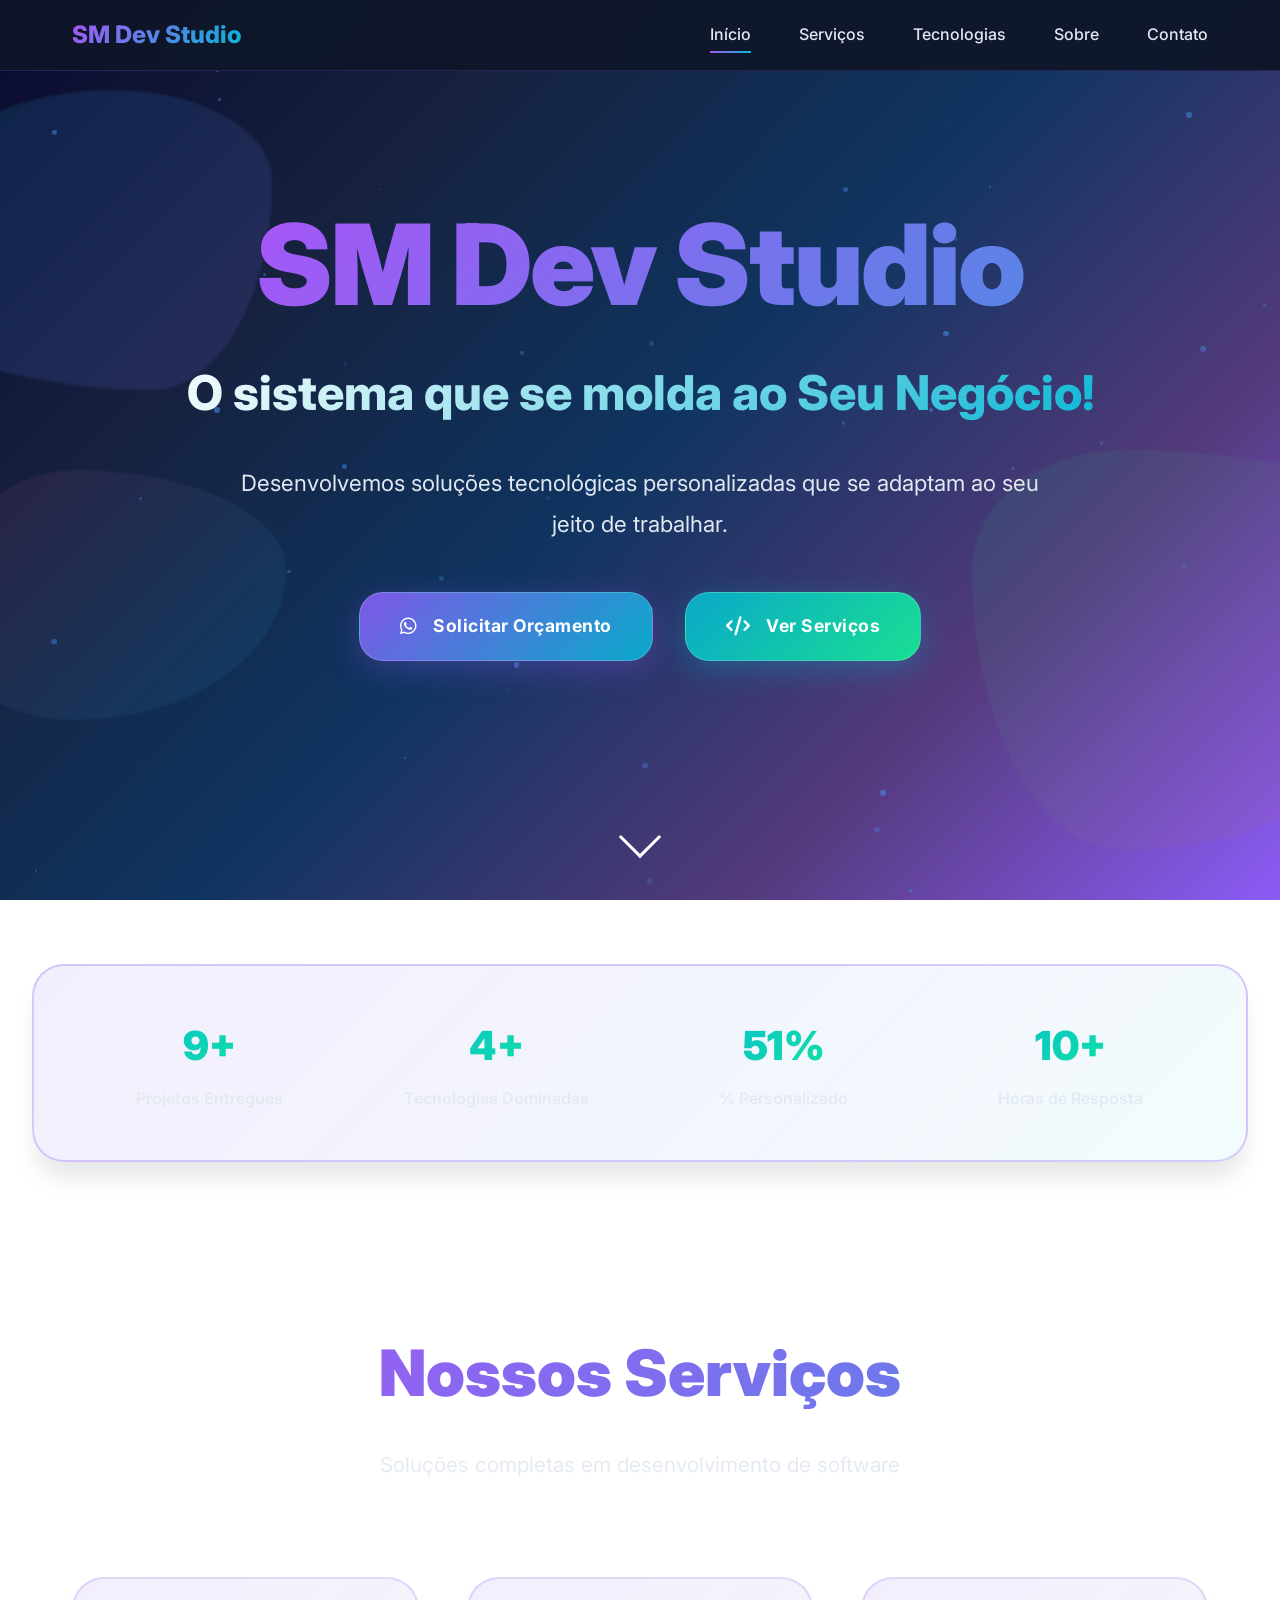
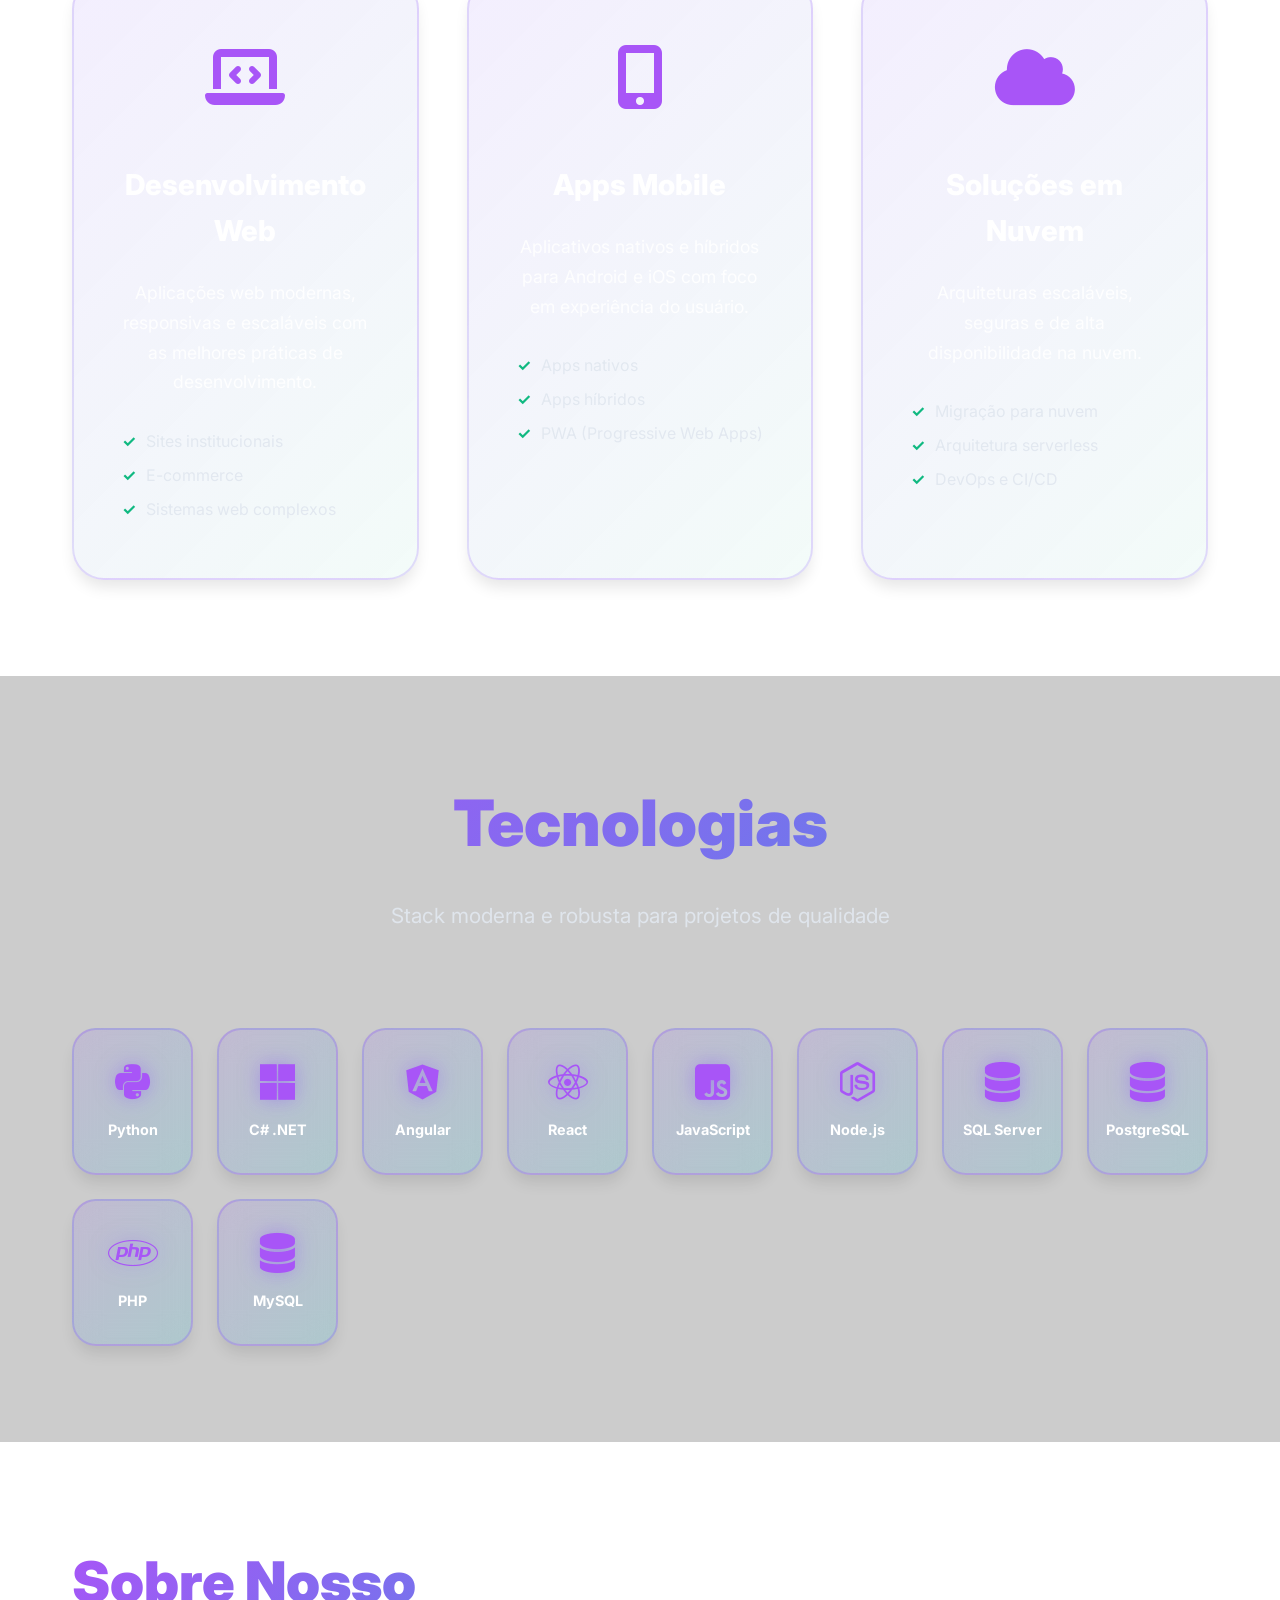
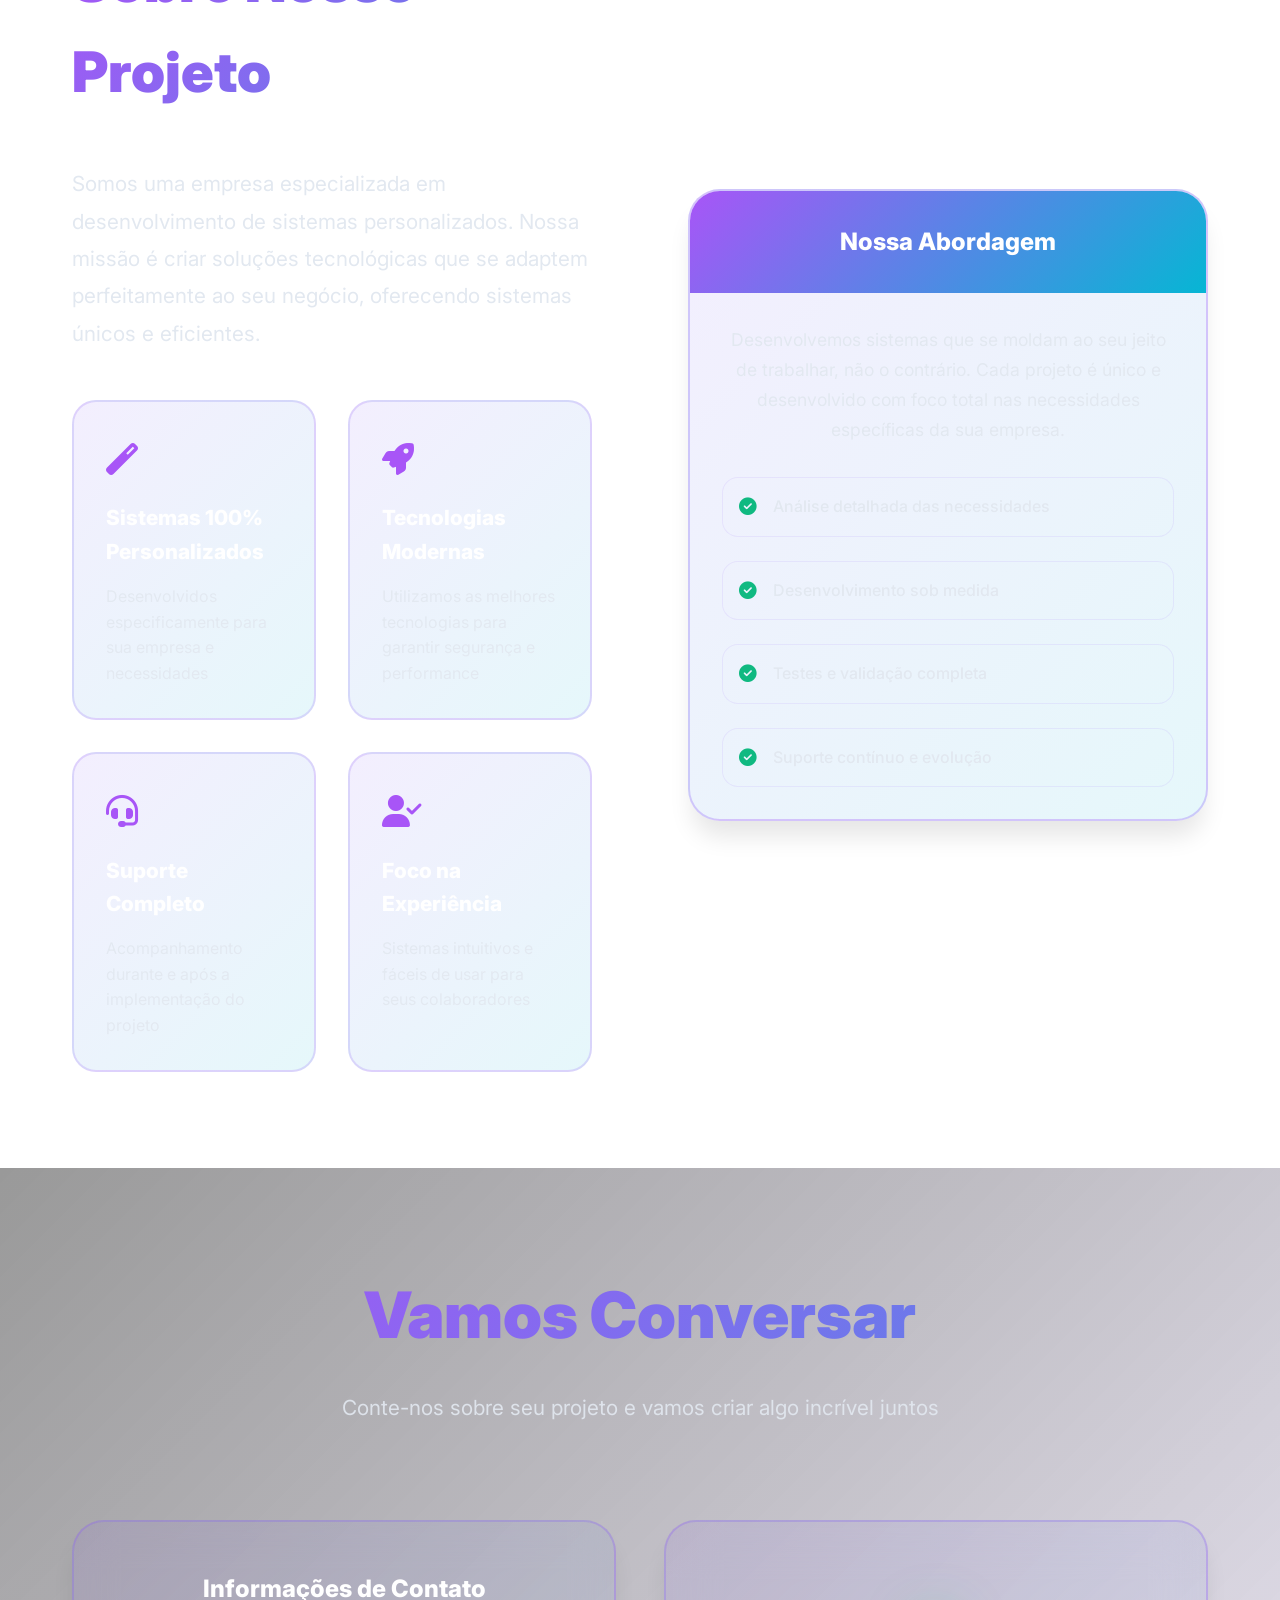
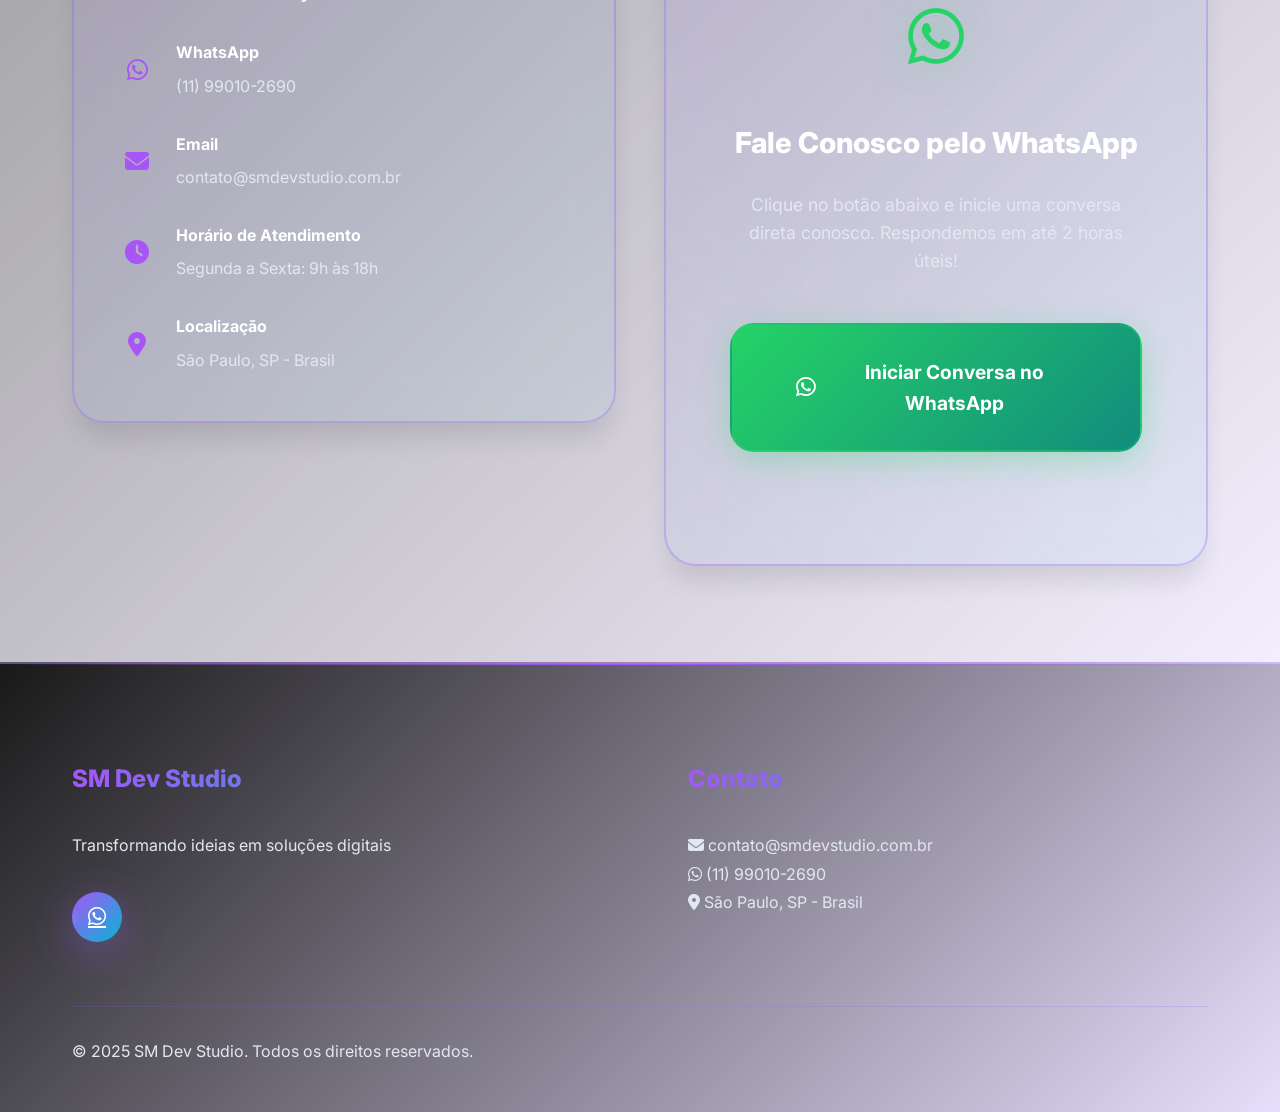
==== commit 21236015: "Adicionar PHP e MySQL na seção de tecnologias" ====
--- a/index.html
+++ b/index.html
@@ -228,6 +228,14 @@
                 <div class="tech-item" data-aos="zoom-in" data-aos-delay="450">
                     <i class="fas fa-database"></i>
                     <span>PostgreSQL</span>
+                </div>
+                <div class="tech-item" data-aos="zoom-in" data-aos-delay="500">
+                    <i class="fab fa-php"></i>
+                    <span>PHP</span>
+                </div>
+                <div class="tech-item" data-aos="zoom-in" data-aos-delay="550">
+                    <i class="fas fa-database"></i>
+                    <span>MySQL</span>
                 </div>
             </div>
         </div>
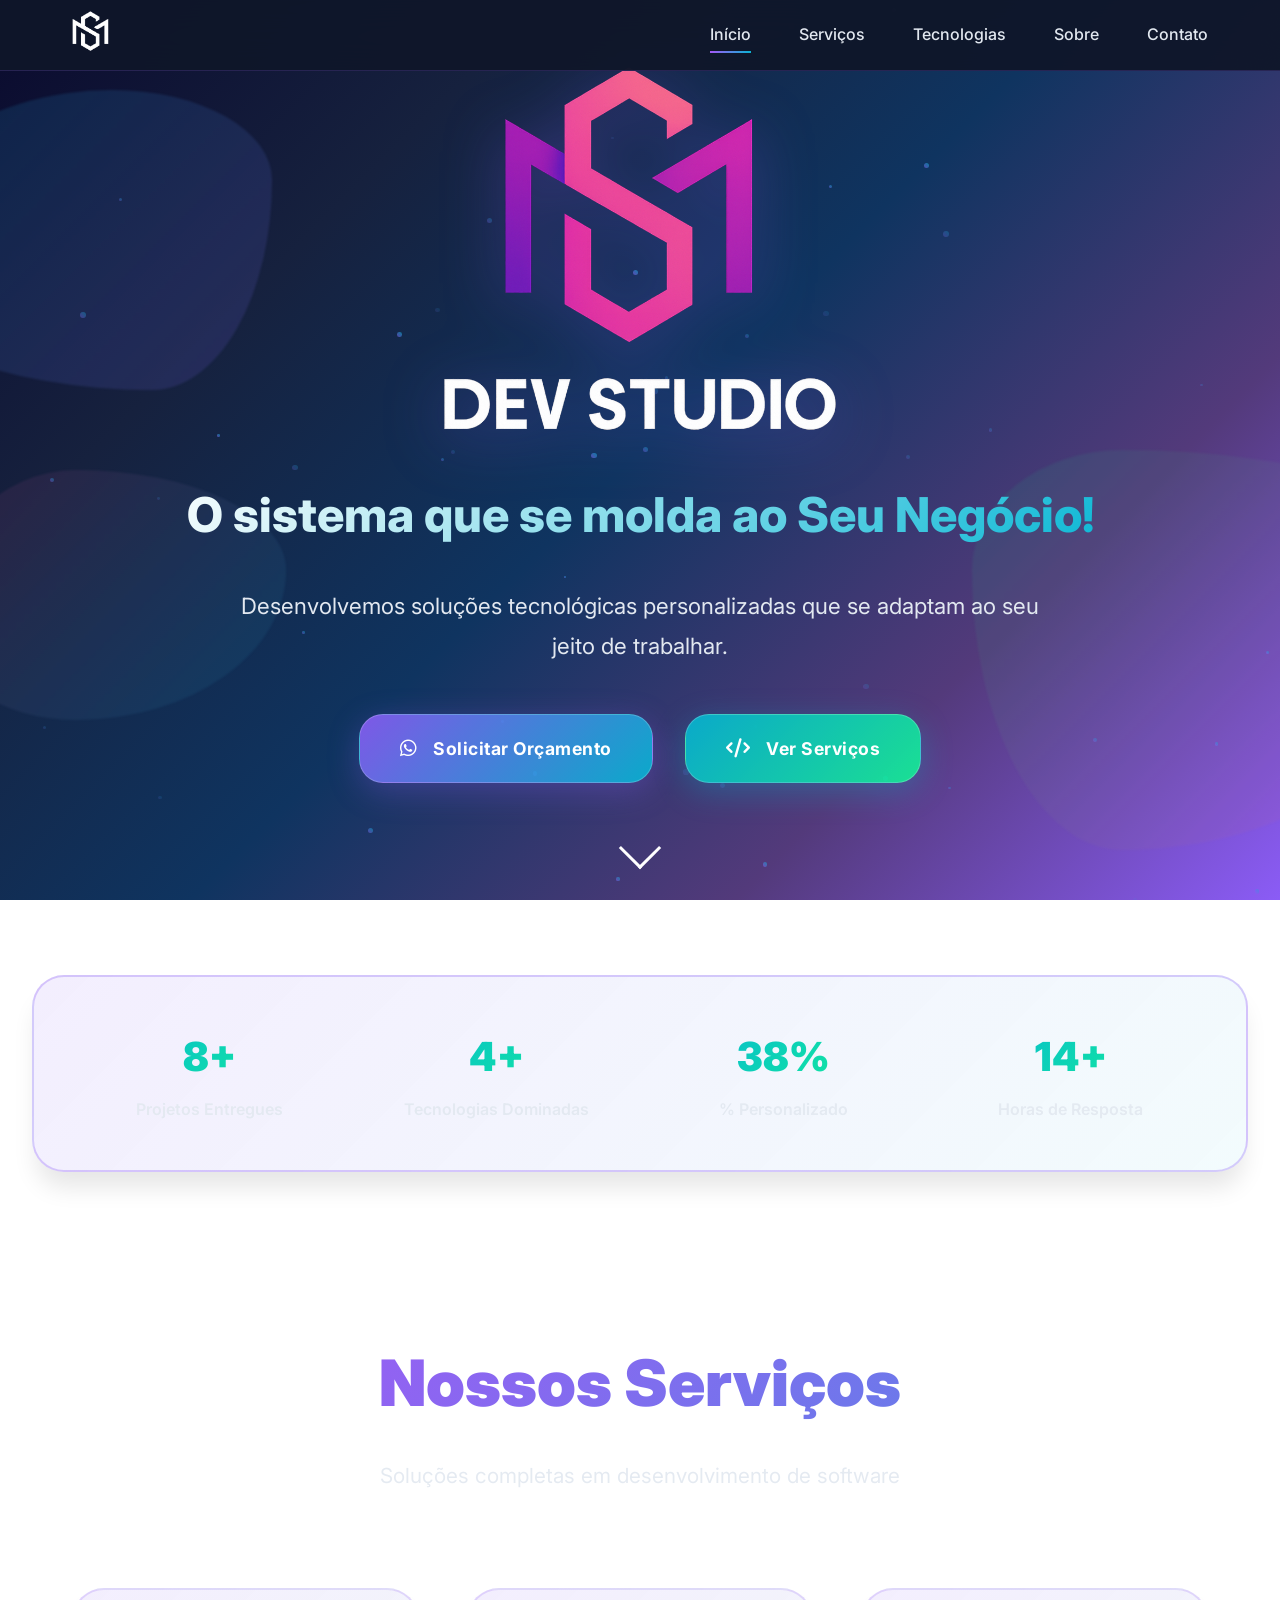
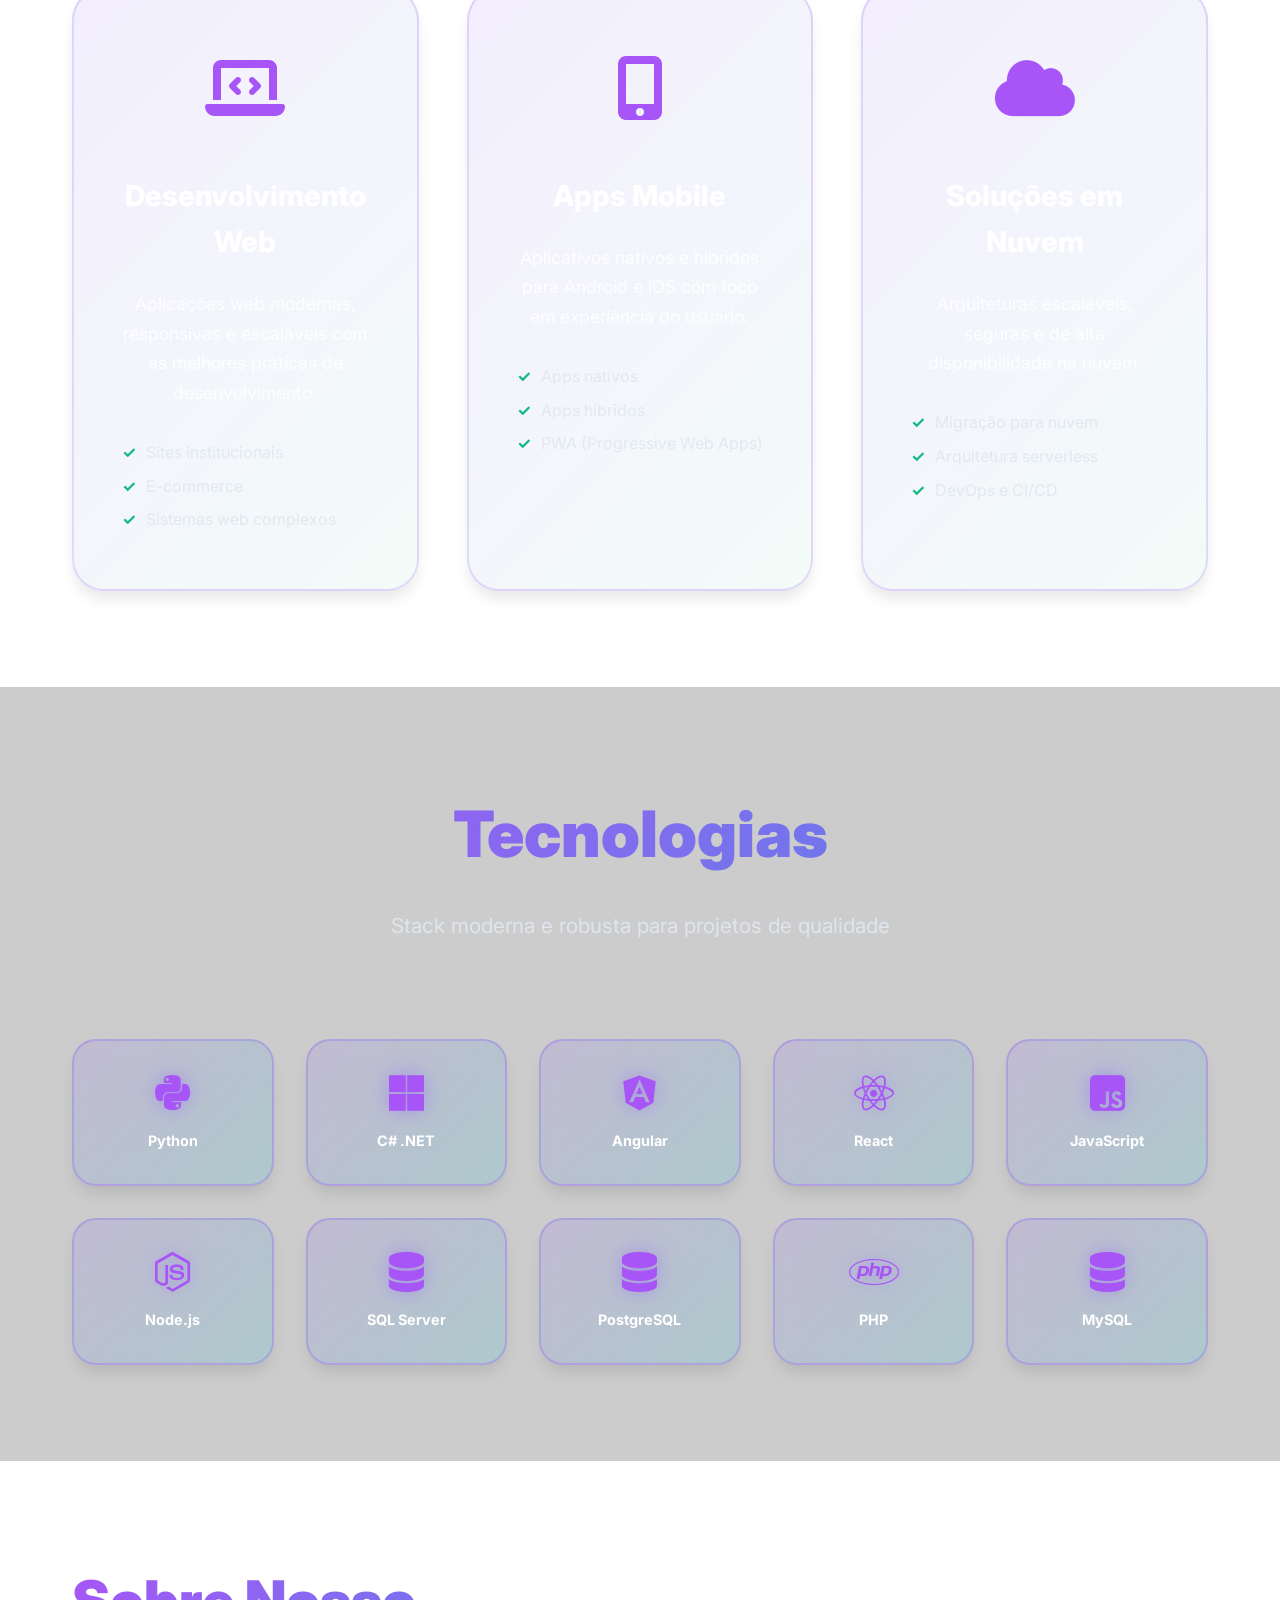
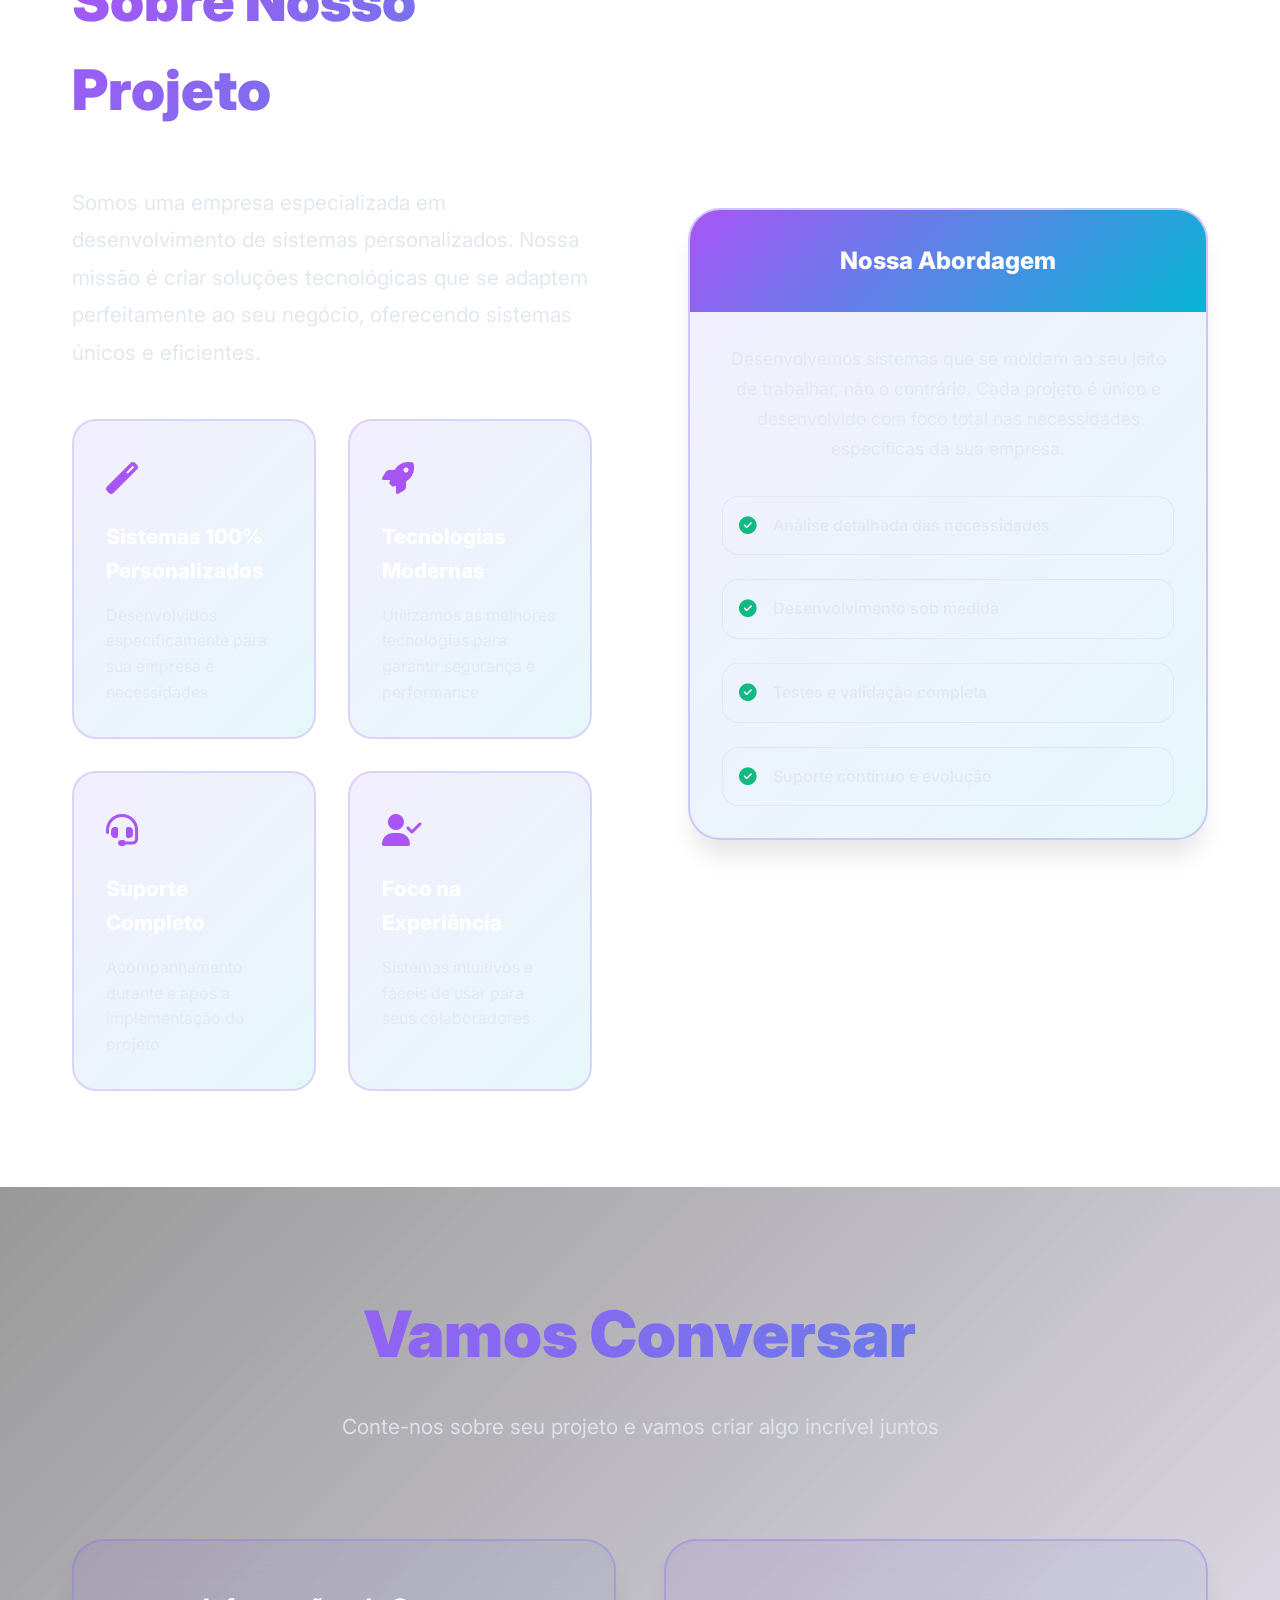
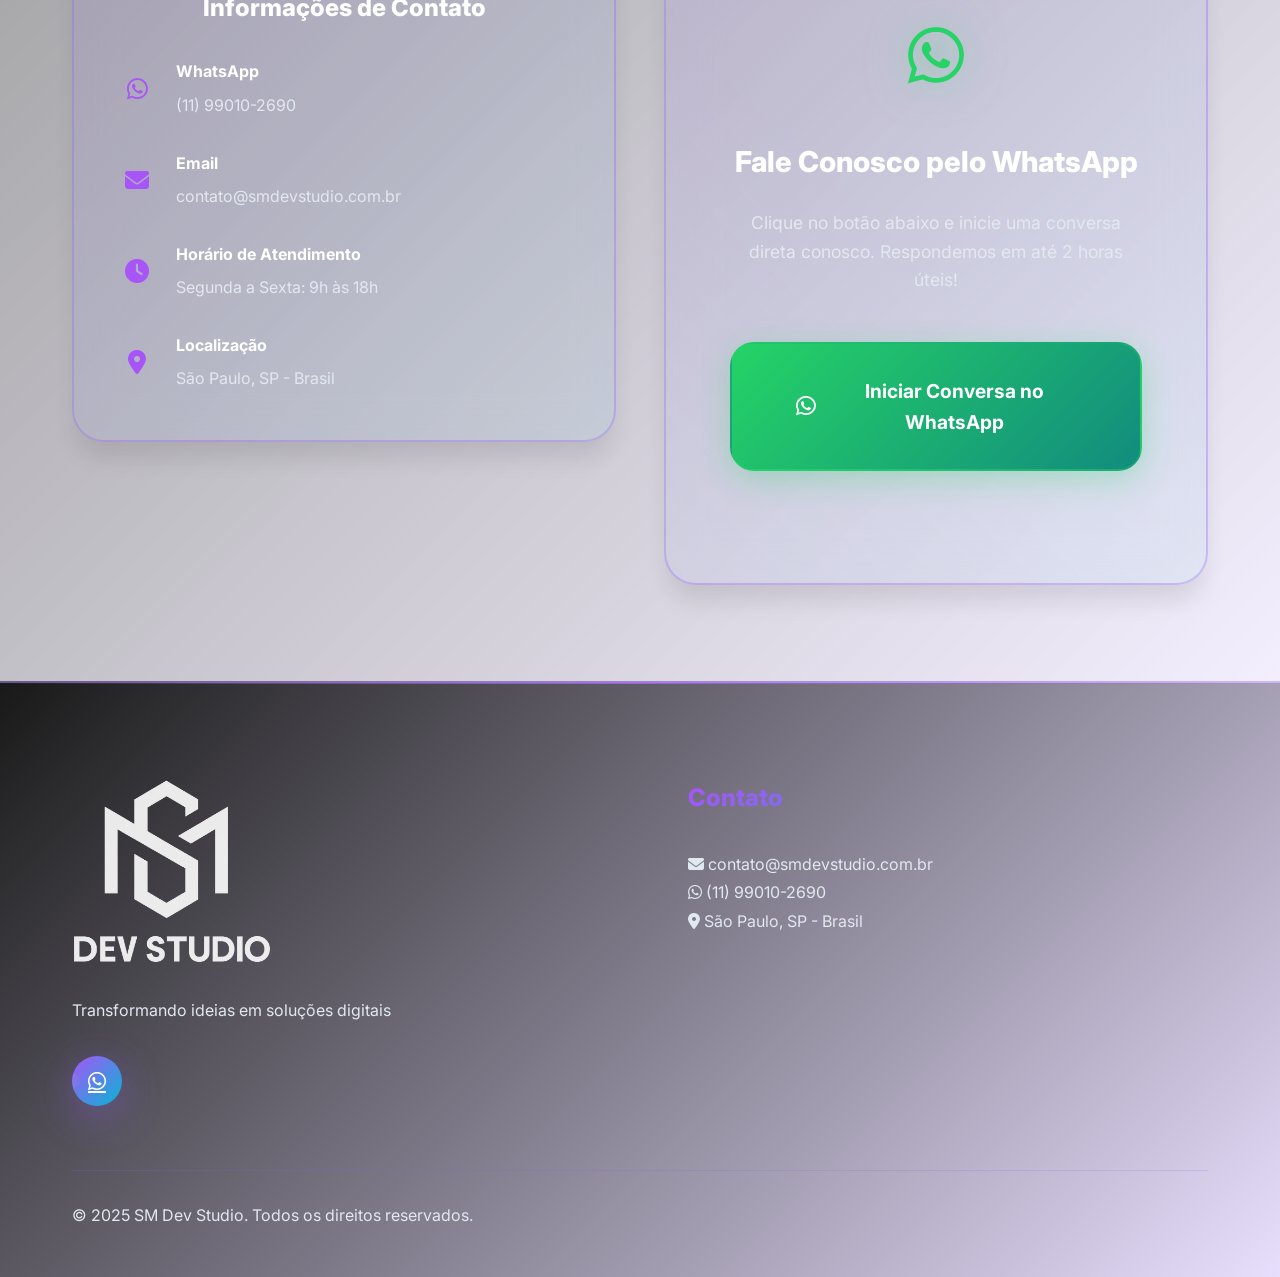
==== commit 9837443c: "Implementar imagens do logo da empresa em todos os locais apropriados" ====
--- a/index.html
+++ b/index.html
@@ -50,7 +50,7 @@
     <!-- Loading Screen -->
     <div class="loading-overlay" id="loadingOverlay">
         <div class="loading-content">
-            <div class="loading-logo">SM</div>
+            <img src="logosm.png" alt="SM Dev Studio" class="loading-logo-img">
             <div class="loading-spinner"></div>
             <div class="loading-text">Carregando...</div>
         </div>
@@ -70,7 +70,7 @@
     <nav class="navbar" id="navbar">
         <div class="nav-container">
             <div class="nav-logo">
-                <span class="logo-text">SM Dev Studio</span>
+                <img src="logosm.png" alt="SM Dev Studio" class="nav-logo-img">
             </div>
             <div class="nav-menu" id="navMenu">
                 <a href="#home" class="nav-link">Início</a>
@@ -93,7 +93,7 @@
     <section id="home" class="hero">
         <div class="hero-content">
             <h1 class="hero-title">
-                <span class="logo">SM Dev Studio</span>
+                <img src="logosmfull.png" alt="SM Dev Studio" class="hero-logo-img">
             </h1>
             <h2 class="hero-tagline">O sistema que se molda ao Seu Negócio!</h2>
             <p class="hero-subtitle">Desenvolvemos soluções tecnológicas personalizadas que se adaptam ao seu jeito de trabalhar, não o contrário.</p>
@@ -390,7 +390,7 @@
             <div class="footer-content">
                 <div class="footer-section">
                     <div class="footer-logo">
-                        <h3>SM Dev Studio</h3>
+                        <img src="logosmfull.png" alt="SM Dev Studio" class="footer-logo-img">
                         <p>Transformando ideias em soluções digitais</p>
                     </div>
                     <div class="social-links">
--- a/styles.css
+++ b/styles.css
@@ -771,3 +771,102 @@
         display: none;
     }
 }
+
+/* ===== LOGO IMAGES ===== */
+.nav-logo-img {
+    height: 40px;
+    width: auto;
+    filter: brightness(0) invert(1);
+    transition: all var(--transition-normal);
+}
+
+.nav-logo-img:hover {
+    filter: brightness(0) invert(1) drop-shadow(0 0 10px rgba(139, 92, 246, 0.8));
+}
+
+.hero-logo-img {
+    max-width: 400px;
+    width: 100%;
+    height: auto;
+    margin-bottom: var(--spacing-lg);
+    filter: drop-shadow(0 10px 30px rgba(139, 92, 246, 0.3));
+    animation: logoFloat 3s ease-in-out infinite;
+}
+
+.loading-logo-img {
+    width: 80px;
+    height: auto;
+    margin-bottom: var(--spacing-lg);
+    filter: brightness(0) invert(1);
+    animation: logoPulse 2s ease-in-out infinite;
+}
+
+.footer-logo-img {
+    max-width: 200px;
+    width: 100%;
+    height: auto;
+    margin-bottom: var(--spacing-md);
+    filter: brightness(0) invert(1);
+    opacity: 0.9;
+    transition: opacity var(--transition-normal);
+}
+
+.footer-logo-img:hover {
+    opacity: 1;
+}
+
+@keyframes logoFloat {
+    0%, 100% {
+        transform: translateY(0px);
+    }
+    50% {
+        transform: translateY(-10px);
+    }
+}
+
+@keyframes logoPulse {
+    0%, 100% {
+        transform: scale(1);
+        opacity: 1;
+    }
+    50% {
+        transform: scale(1.1);
+        opacity: 0.8;
+    }
+}
+
+@media (max-width: 768px) {
+    .nav-logo-img {
+        height: 35px;
+    }
+    
+    .hero-logo-img {
+        max-width: 300px;
+    }
+    
+    .loading-logo-img {
+        width: 60px;
+    }
+    
+    .footer-logo-img {
+        max-width: 150px;
+    }
+}
+
+@media (max-width: 480px) {
+    .nav-logo-img {
+        height: 30px;
+    }
+    
+    .hero-logo-img {
+        max-width: 250px;
+    }
+    
+    .loading-logo-img {
+        width: 50px;
+    }
+    
+    .footer-logo-img {
+        max-width: 120px;
+    }
+}
--- a/styles-sections.css
+++ b/styles-sections.css
@@ -146,10 +146,9 @@
 
 .tech-grid {
     display: grid;
-    grid-template-columns: repeat(8, 1fr);
-    gap: var(--spacing-md);
-    max-width: 1400px;
-    margin: var(--spacing-2xl) auto 0;
+    grid-template-columns: repeat(5, 1fr);
+    gap: var(--spacing-lg);
+    margin-top: var(--spacing-2xl);
     width: 100%;
     box-sizing: border-box;
 }
@@ -932,7 +931,7 @@
     }
 
     .tech-grid {
-        grid-template-columns: repeat(2, 1fr);
+        grid-template-columns: repeat(5, 1fr);
         gap: var(--spacing-md);
     }
 
@@ -1057,6 +1056,11 @@
         padding: var(--spacing-sm);
     }
     
+    .tech-grid {
+        grid-template-columns: repeat(3, 1fr);
+        gap: var(--spacing-sm);
+    }
+    
     .tech-item i {
         font-size: 1.8rem;
     }
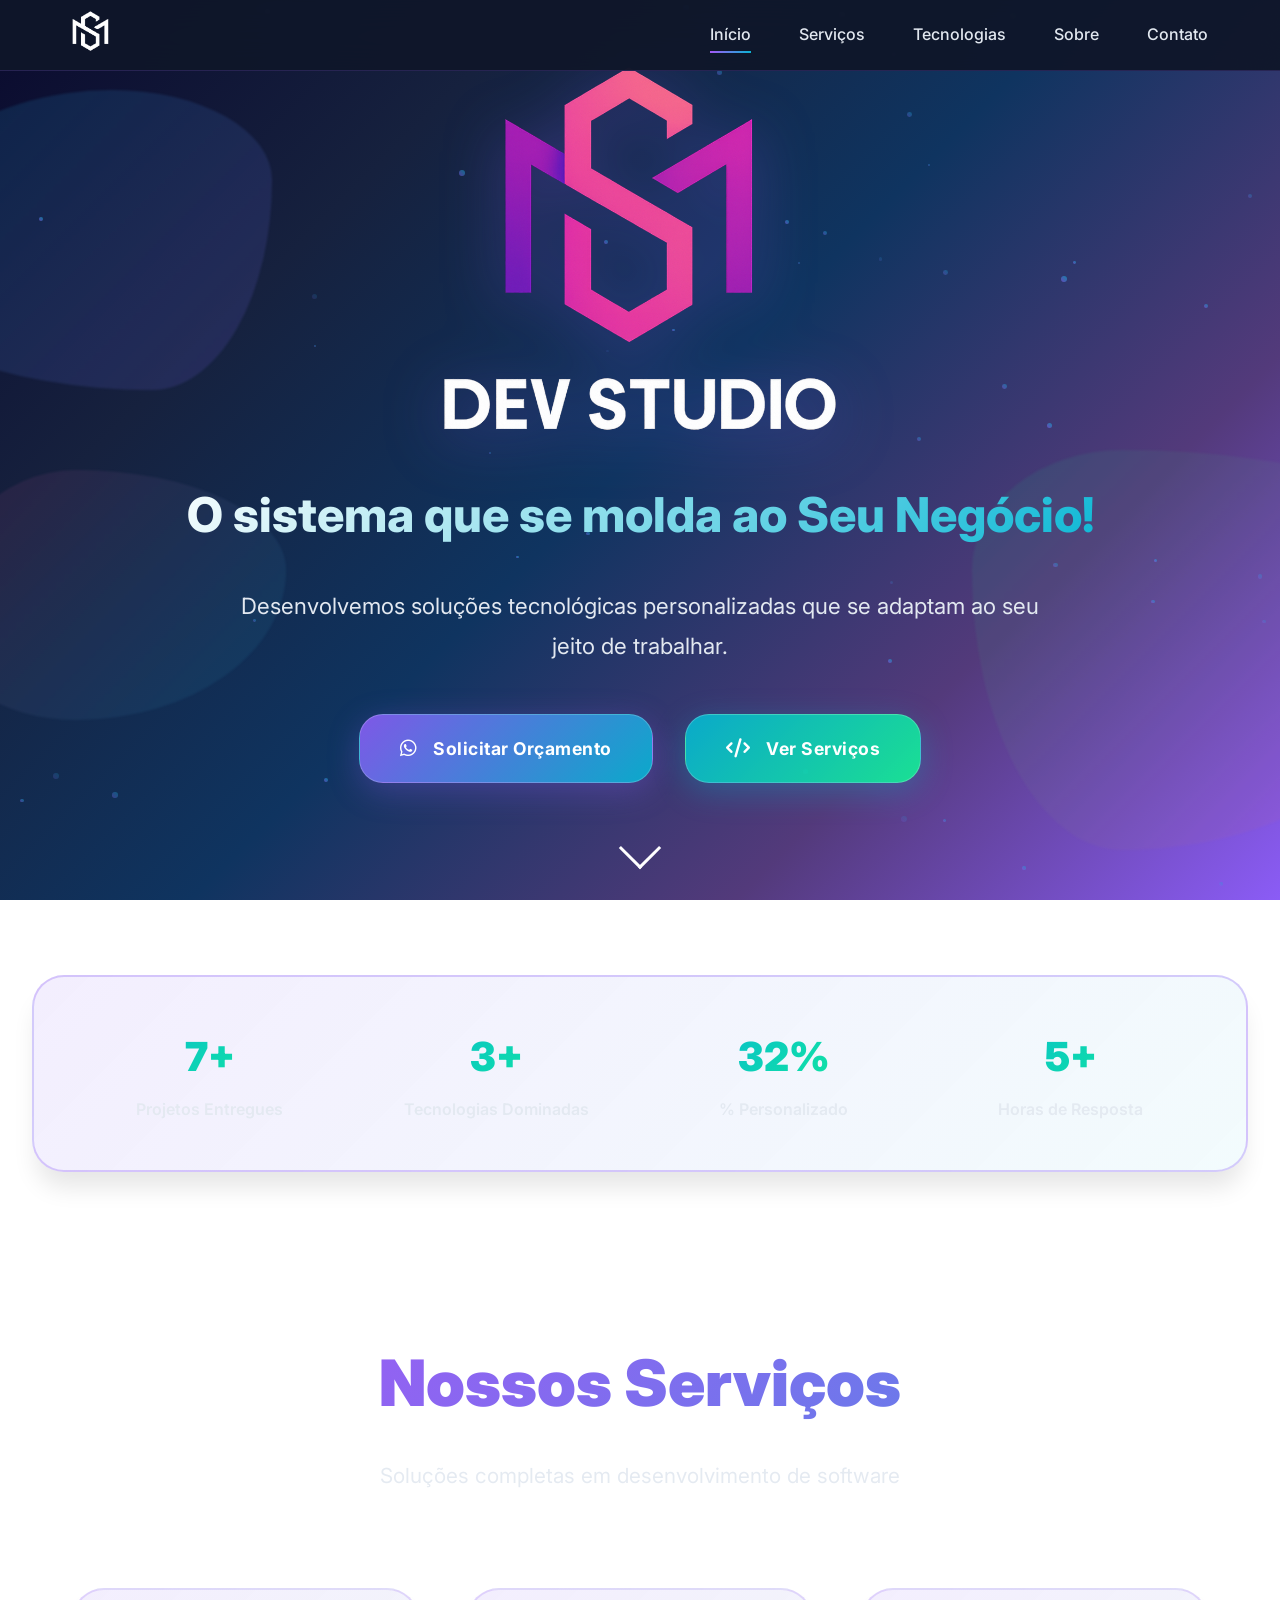
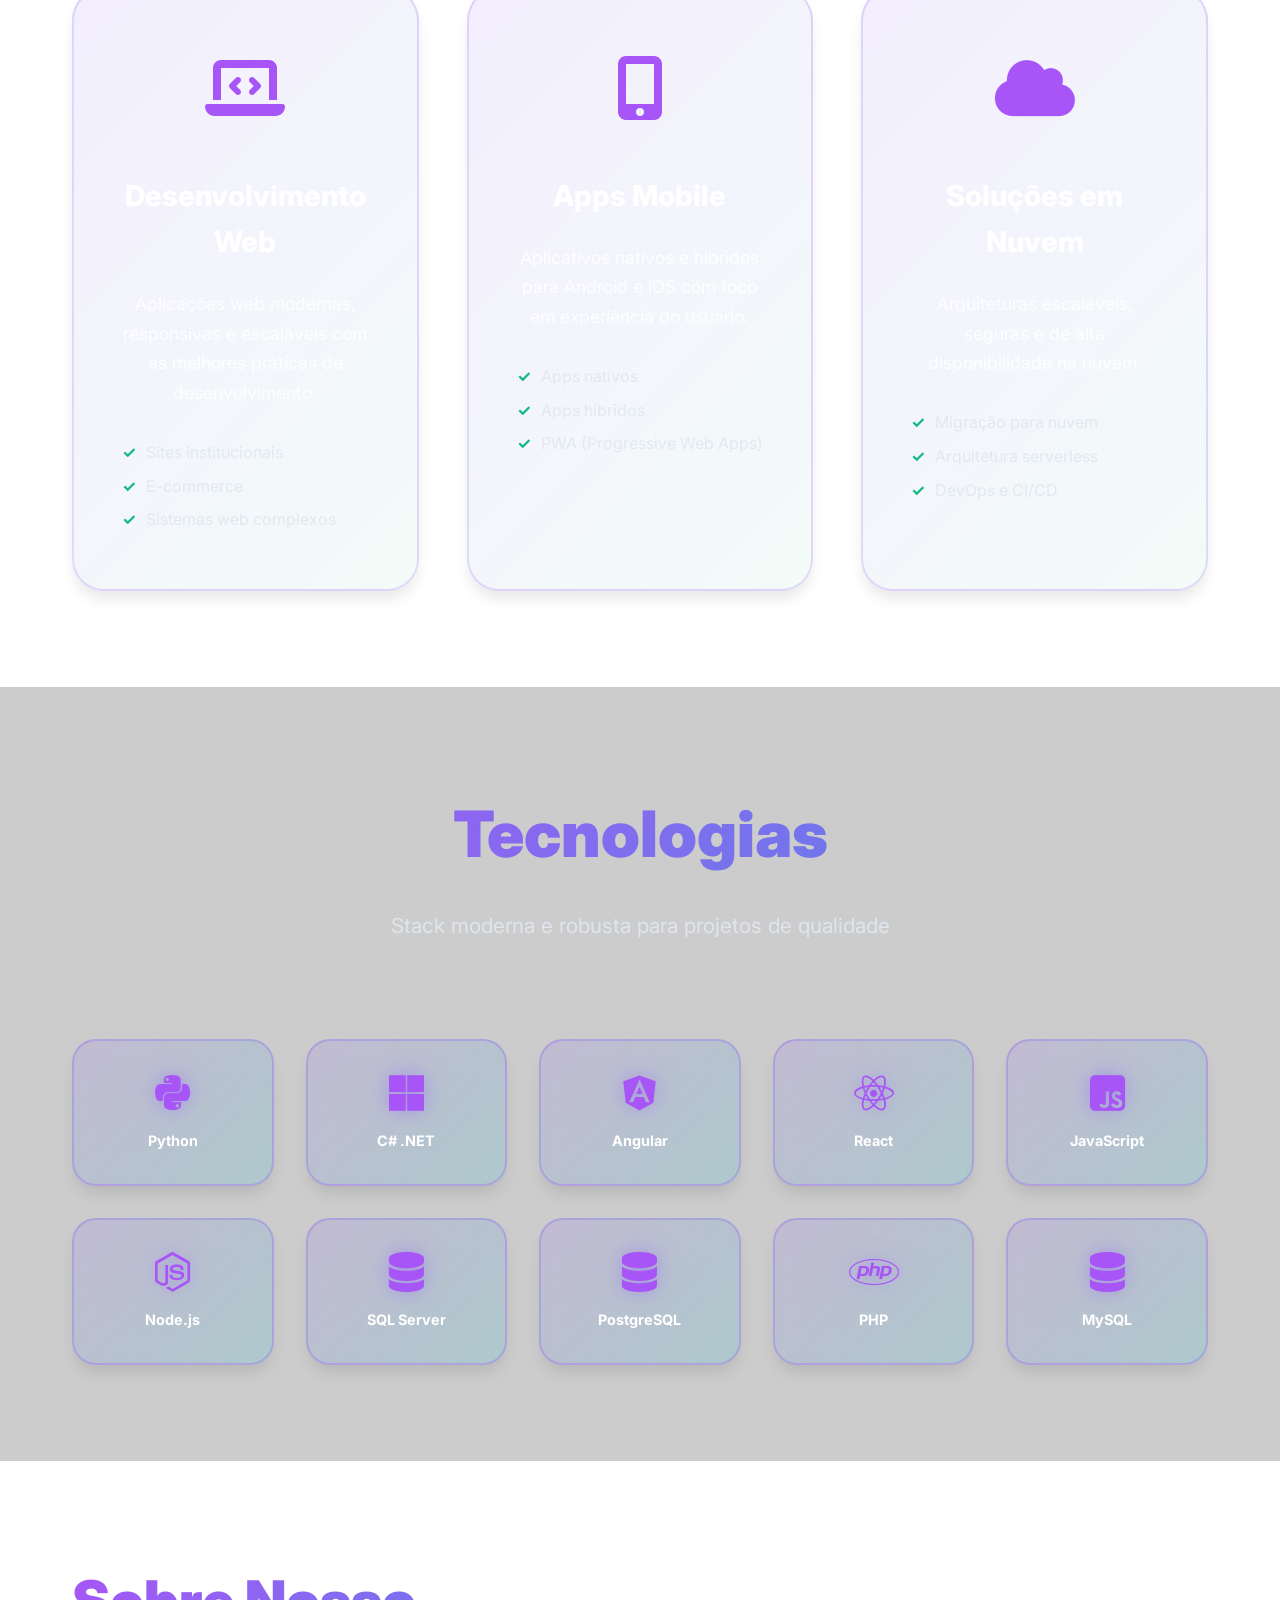
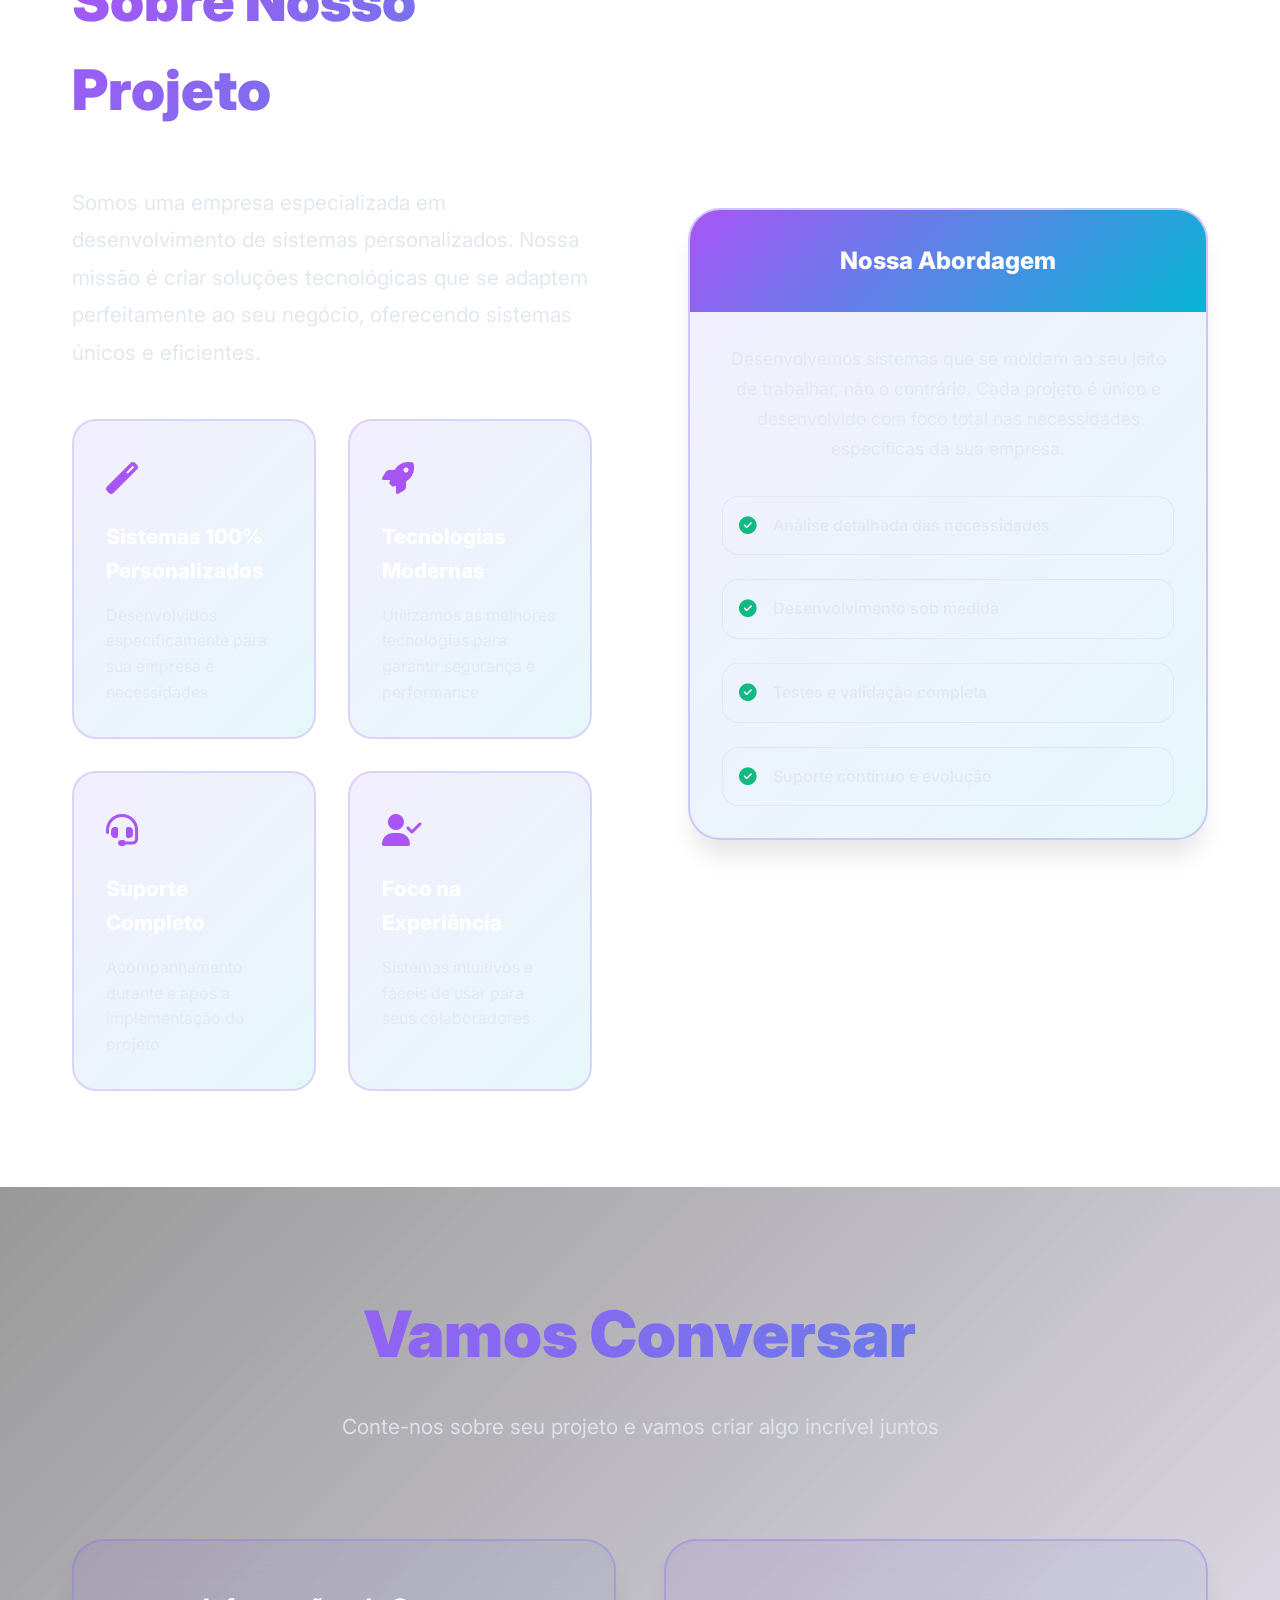
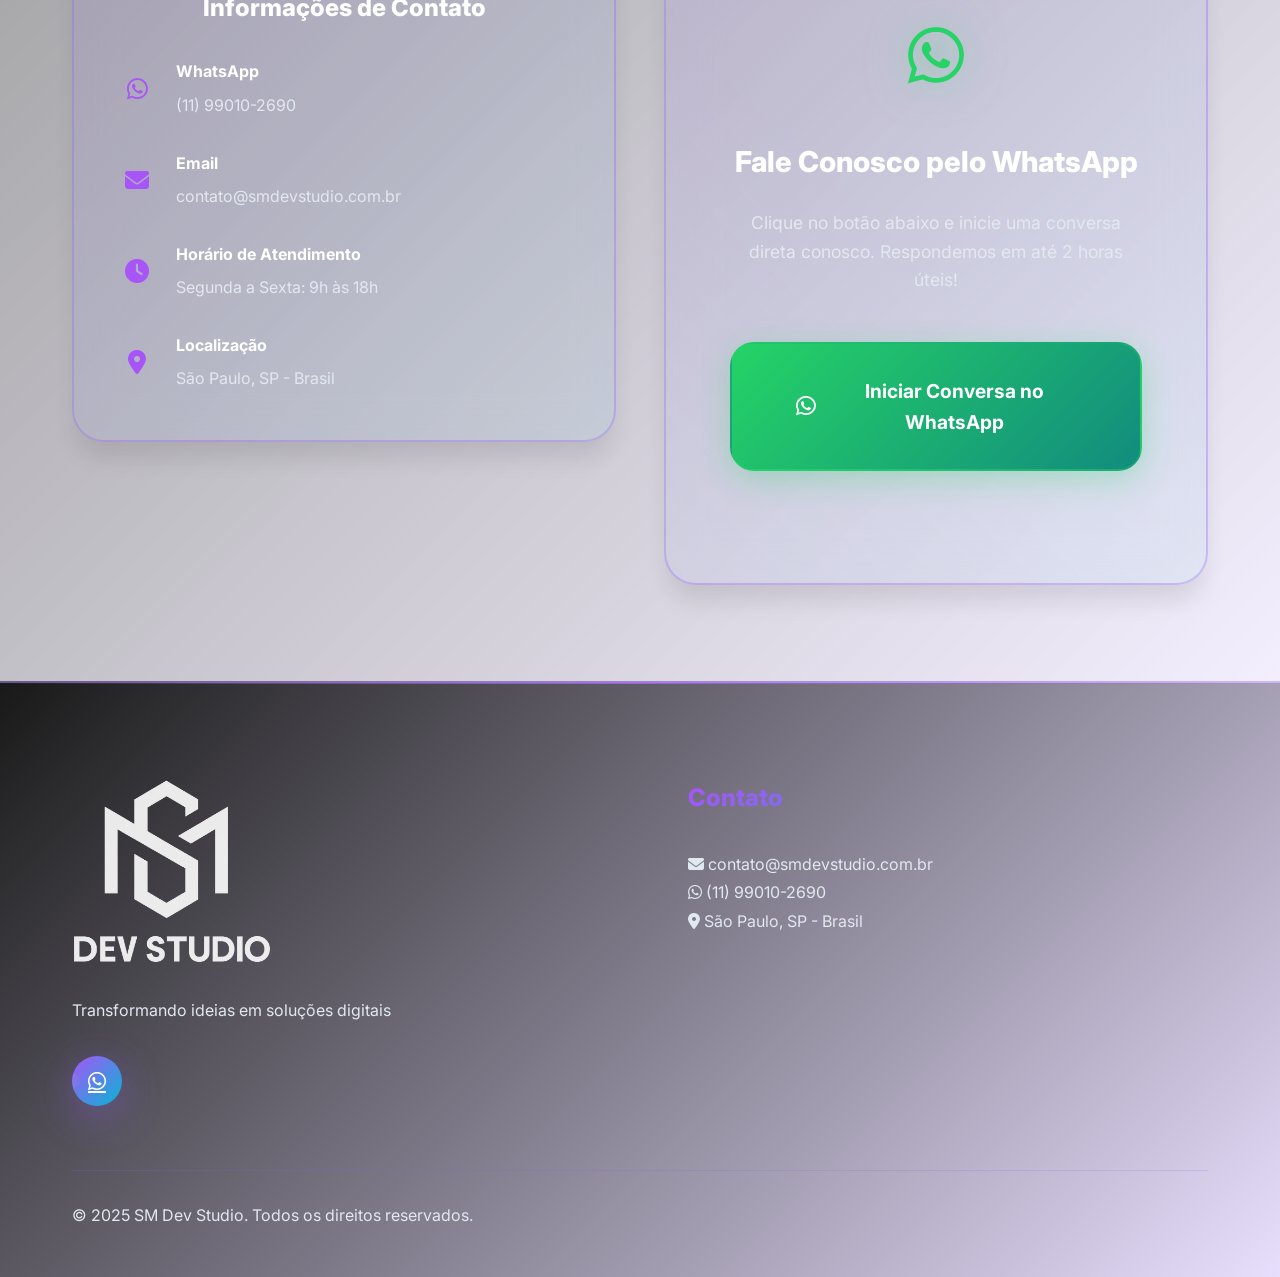
==== commit 1a0bcb26: "Atualizar estatísticas: tecnologias dominadas de 8 para 10" ====
--- a/index.html
+++ b/index.html
@@ -121,7 +121,7 @@
                 <div class="stat-label">Projetos Entregues</div>
             </div>
             <div class="stat-item" data-aos="fade-up" data-aos-delay="200">
-                <div class="stat-number" data-target="8">0</div>
+                <div class="stat-number" data-target="10">0</div>
                 <div class="stat-label">Tecnologias Dominadas</div>
             </div>
             <div class="stat-item" data-aos="fade-up" data-aos-delay="300">
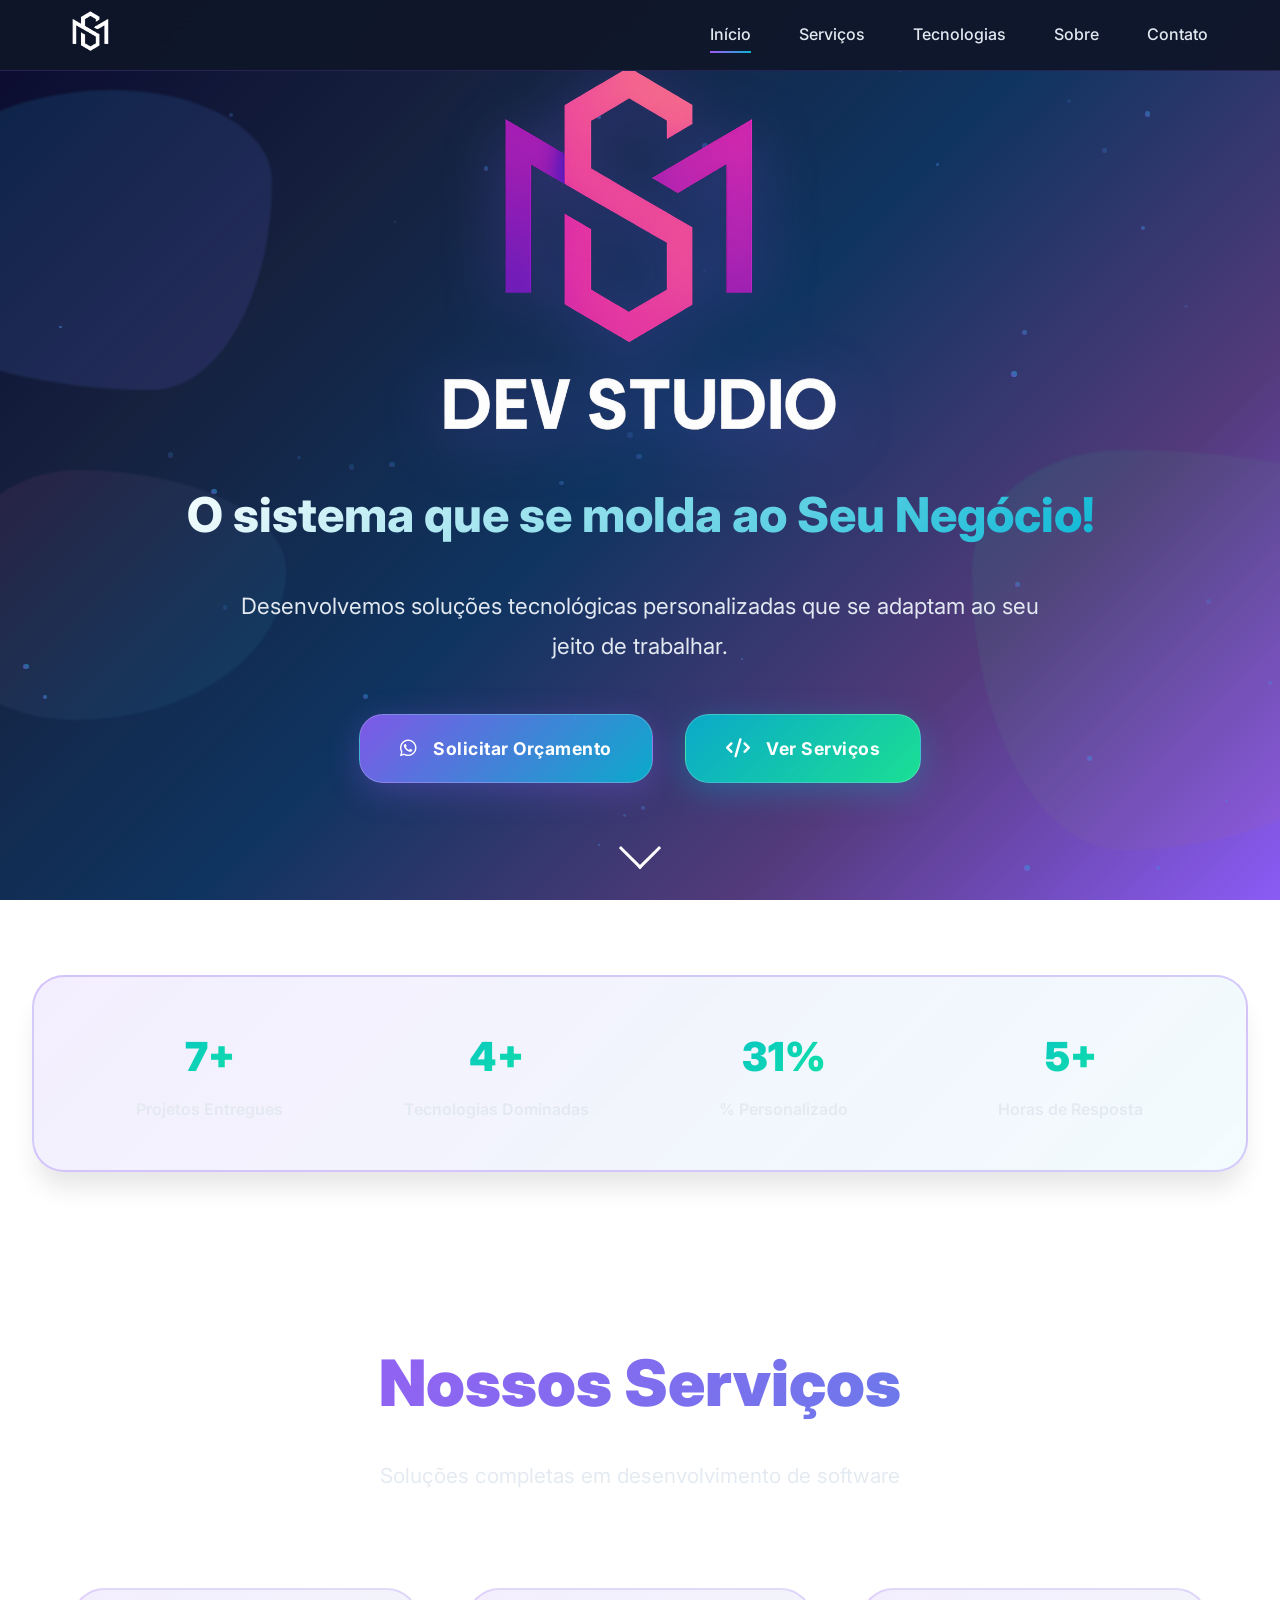
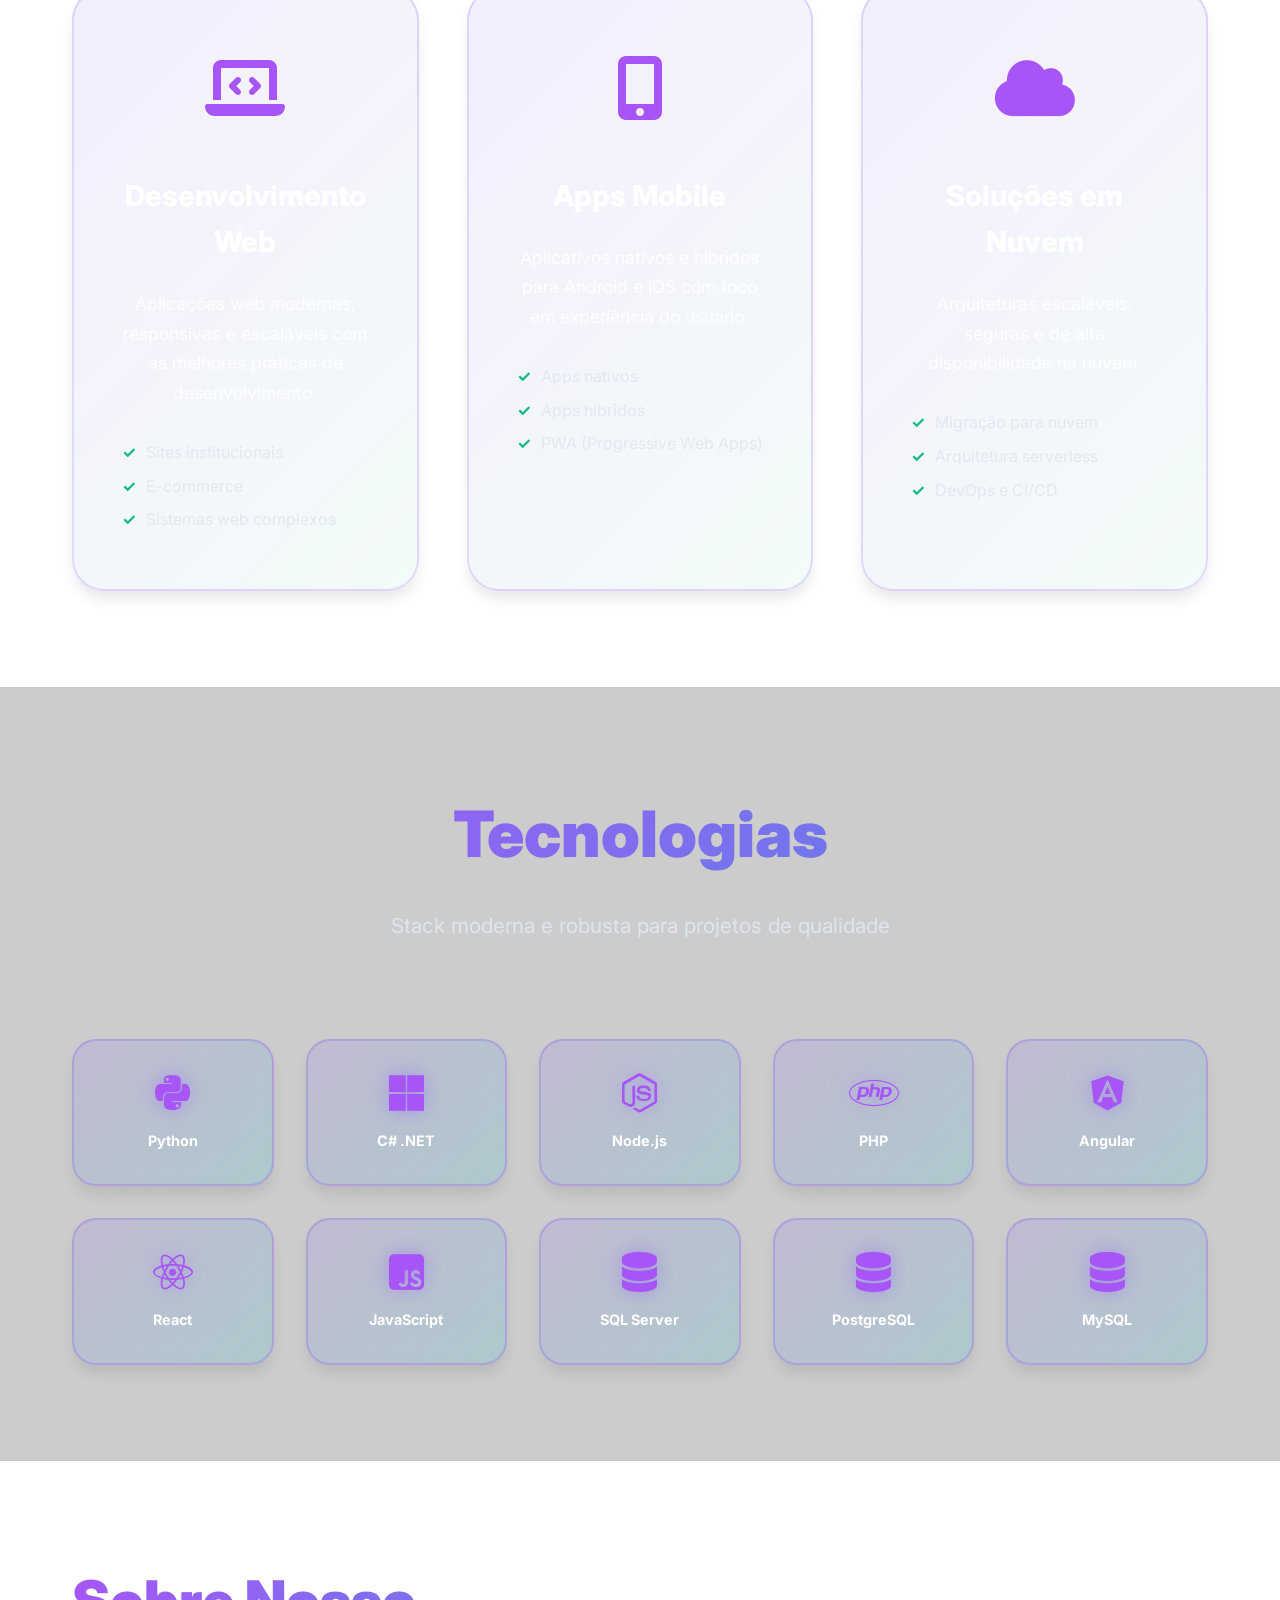
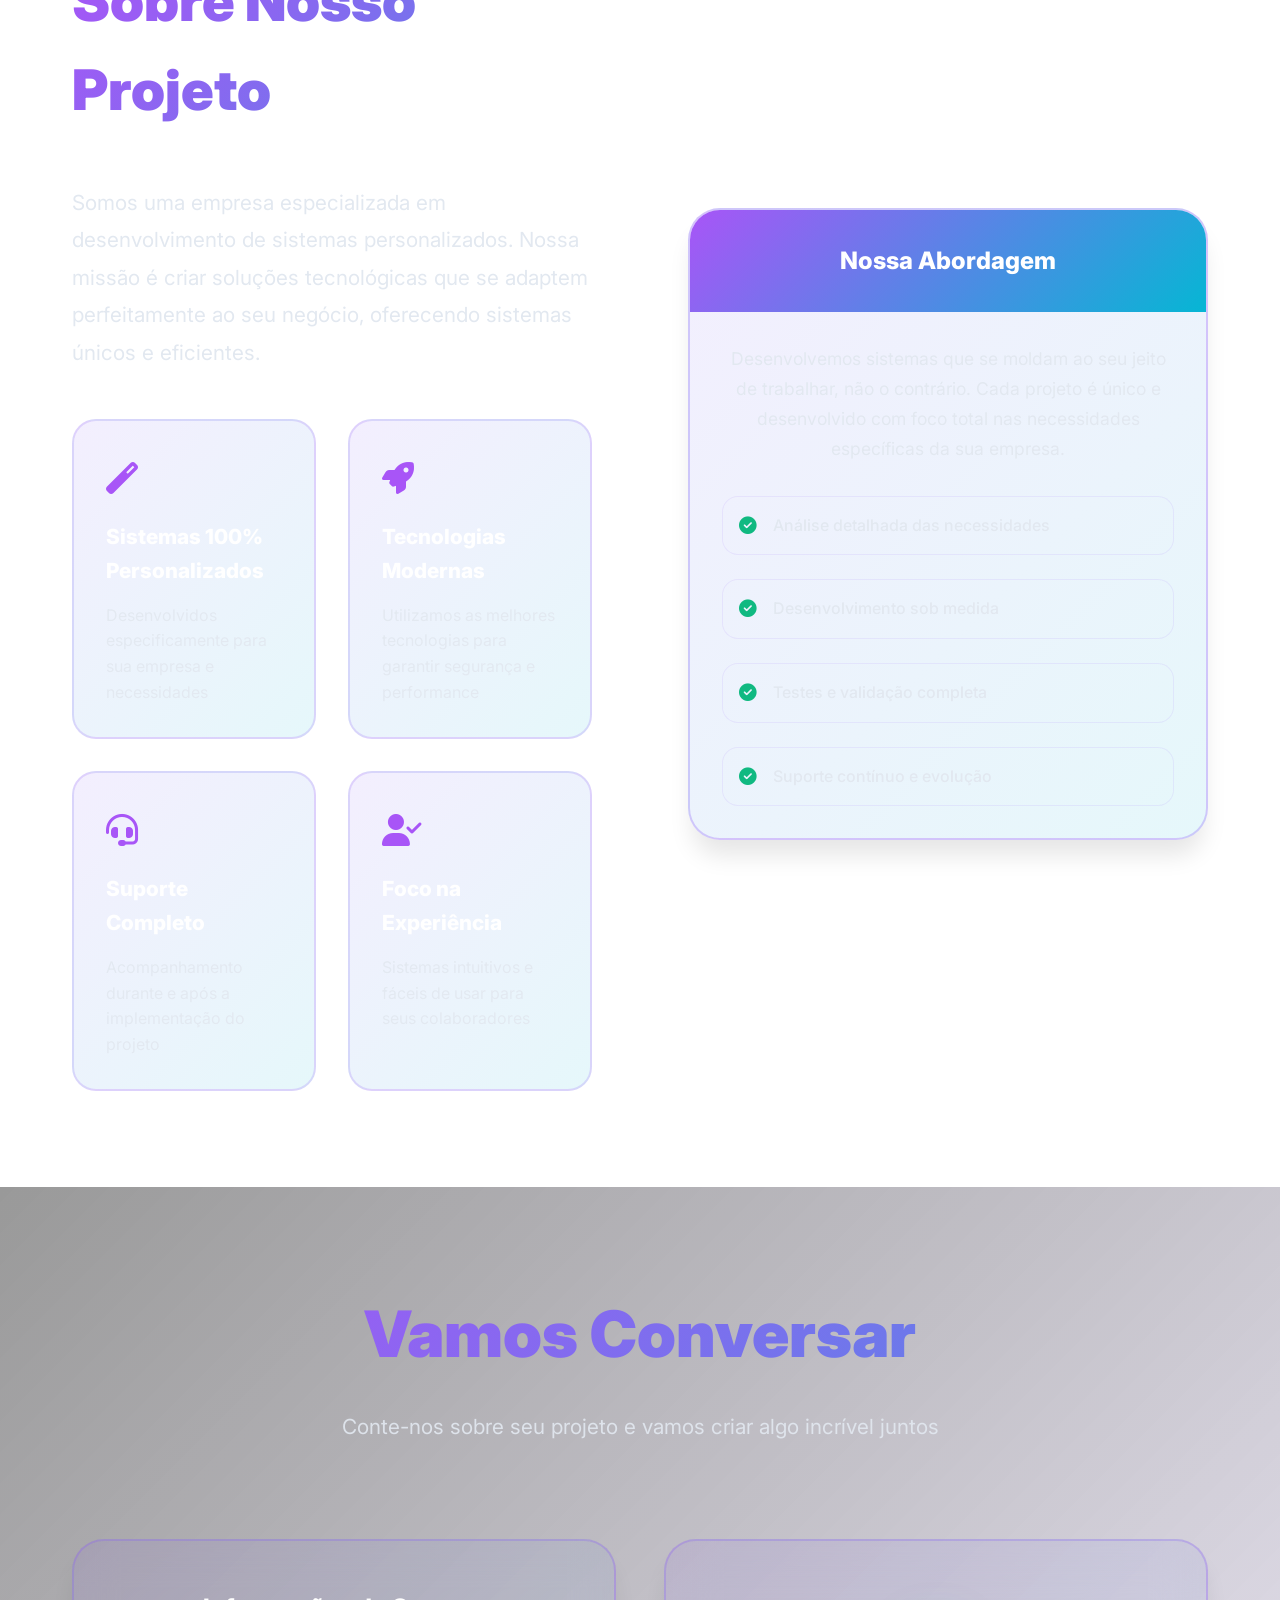
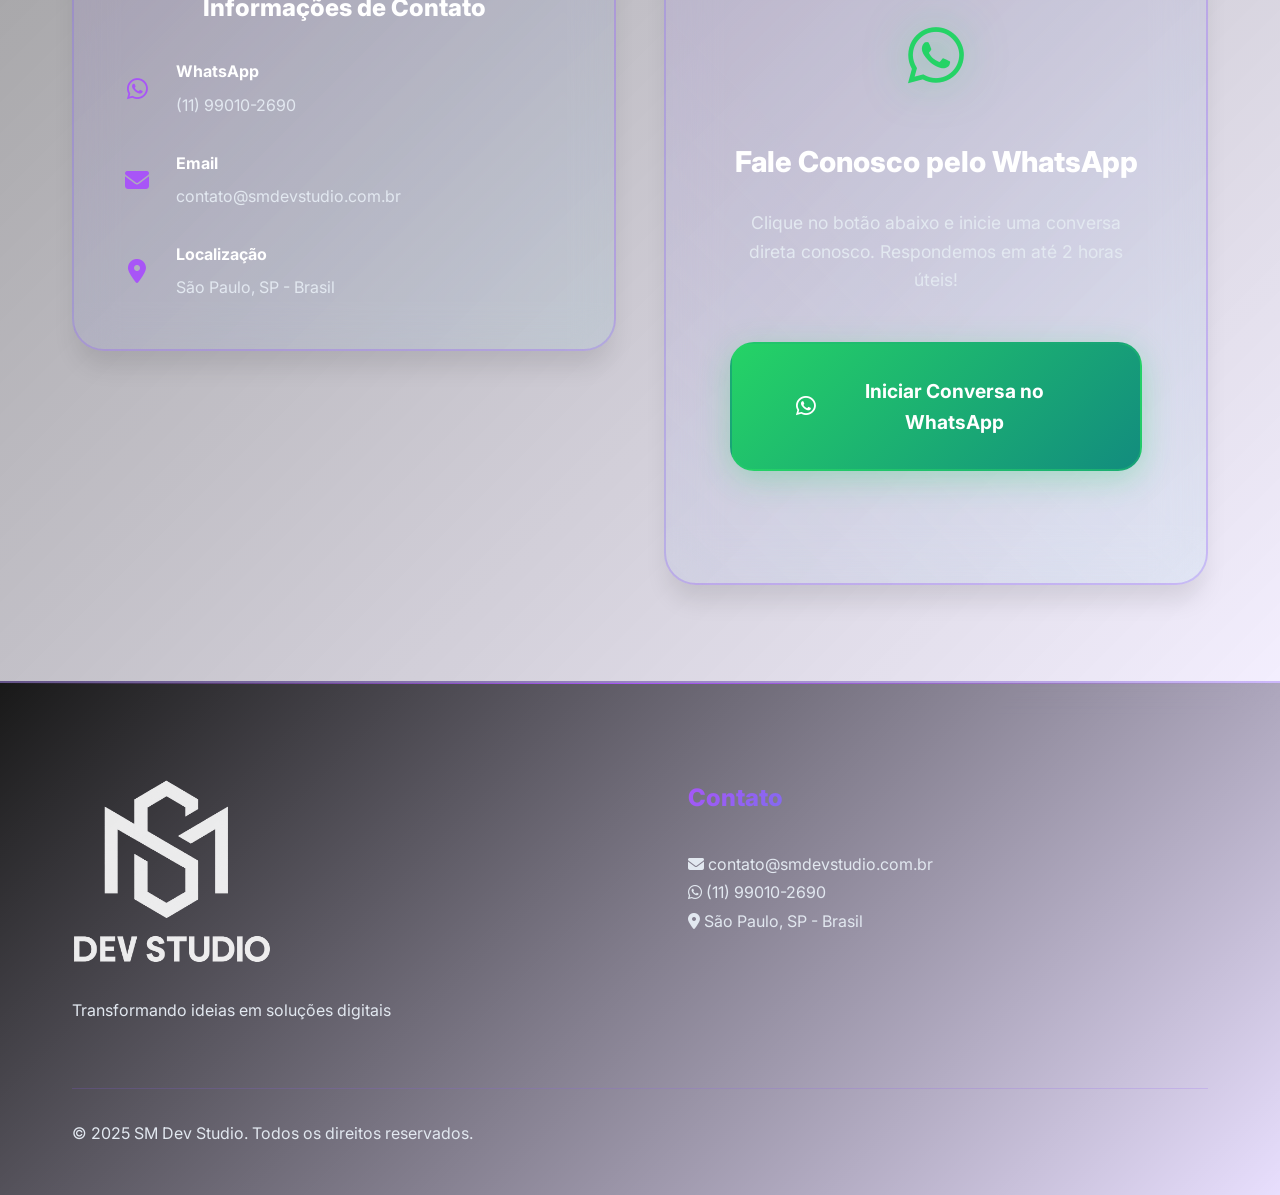
==== commit 5c84ed4f: "Atualizar seção de tecnologias: adicionar Node.js e PHP, remover duplicatas e ajustar delays de anim" ====
--- a/index.html
+++ b/index.html
@@ -205,7 +205,15 @@
                     <i class="fab fa-microsoft"></i>
                     <span>C# .NET</span>
                 </div>
+                <div class="tech-item" data-aos="zoom-in" data-aos-delay="175">
+                    <i class="fab fa-node-js"></i>
+                    <span>Node.js</span>
+                </div>
                 <div class="tech-item" data-aos="zoom-in" data-aos-delay="200">
+                    <i class="fab fa-php"></i>
+                    <span>PHP</span>
+                </div>
+                <div class="tech-item" data-aos="zoom-in" data-aos-delay="225">
                     <i class="fab fa-angular"></i>
                     <span>Angular</span>
                 </div>
@@ -213,27 +221,19 @@
                     <i class="fab fa-react"></i>
                     <span>React</span>
                 </div>
-                <div class="tech-item" data-aos="zoom-in" data-aos-delay="300">
+                <div class="tech-item" data-aos="zoom-in" data-aos-delay="275">
                     <i class="fab fa-js-square"></i>
                     <span>JavaScript</span>
                 </div>
-                <div class="tech-item" data-aos="zoom-in" data-aos-delay="350">
-                    <i class="fab fa-node-js"></i>
-                    <span>Node.js</span>
-                </div>
-                <div class="tech-item" data-aos="zoom-in" data-aos-delay="400">
+                <div class="tech-item" data-aos="zoom-in" data-aos-delay="300">
                     <i class="fas fa-database"></i>
                     <span>SQL Server</span>
                 </div>
-                <div class="tech-item" data-aos="zoom-in" data-aos-delay="450">
+                <div class="tech-item" data-aos="zoom-in" data-aos-delay="325">
                     <i class="fas fa-database"></i>
                     <span>PostgreSQL</span>
                 </div>
-                <div class="tech-item" data-aos="zoom-in" data-aos-delay="500">
-                    <i class="fab fa-php"></i>
-                    <span>PHP</span>
-                </div>
-                <div class="tech-item" data-aos="zoom-in" data-aos-delay="550">
+                <div class="tech-item" data-aos="zoom-in" data-aos-delay="350">
                     <i class="fas fa-database"></i>
                     <span>MySQL</span>
                 </div>
@@ -351,13 +351,6 @@
                             </div>
                         </div>
                         <div class="contact-item">
-                            <i class="fas fa-clock"></i>
-                            <div>
-                                <h4>Horário de Atendimento</h4>
-                                <p>Segunda a Sexta: 9h às 18h</p>
-                            </div>
-                        </div>
-                        <div class="contact-item">
                             <i class="fas fa-map-marker-alt"></i>
                             <div>
                                 <h4>Localização</h4>
@@ -393,11 +386,6 @@
                         <img src="logosmfull.png" alt="SM Dev Studio" class="footer-logo-img">
                         <p>Transformando ideias em soluções digitais</p>
                     </div>
-                    <div class="social-links">
-                        <a href="https://wa.me/5511990102690" target="_blank" rel="noopener" aria-label="WhatsApp">
-                            <i class="fab fa-whatsapp"></i>
-                        </a>
-                    </div>
                 </div>
                 
 
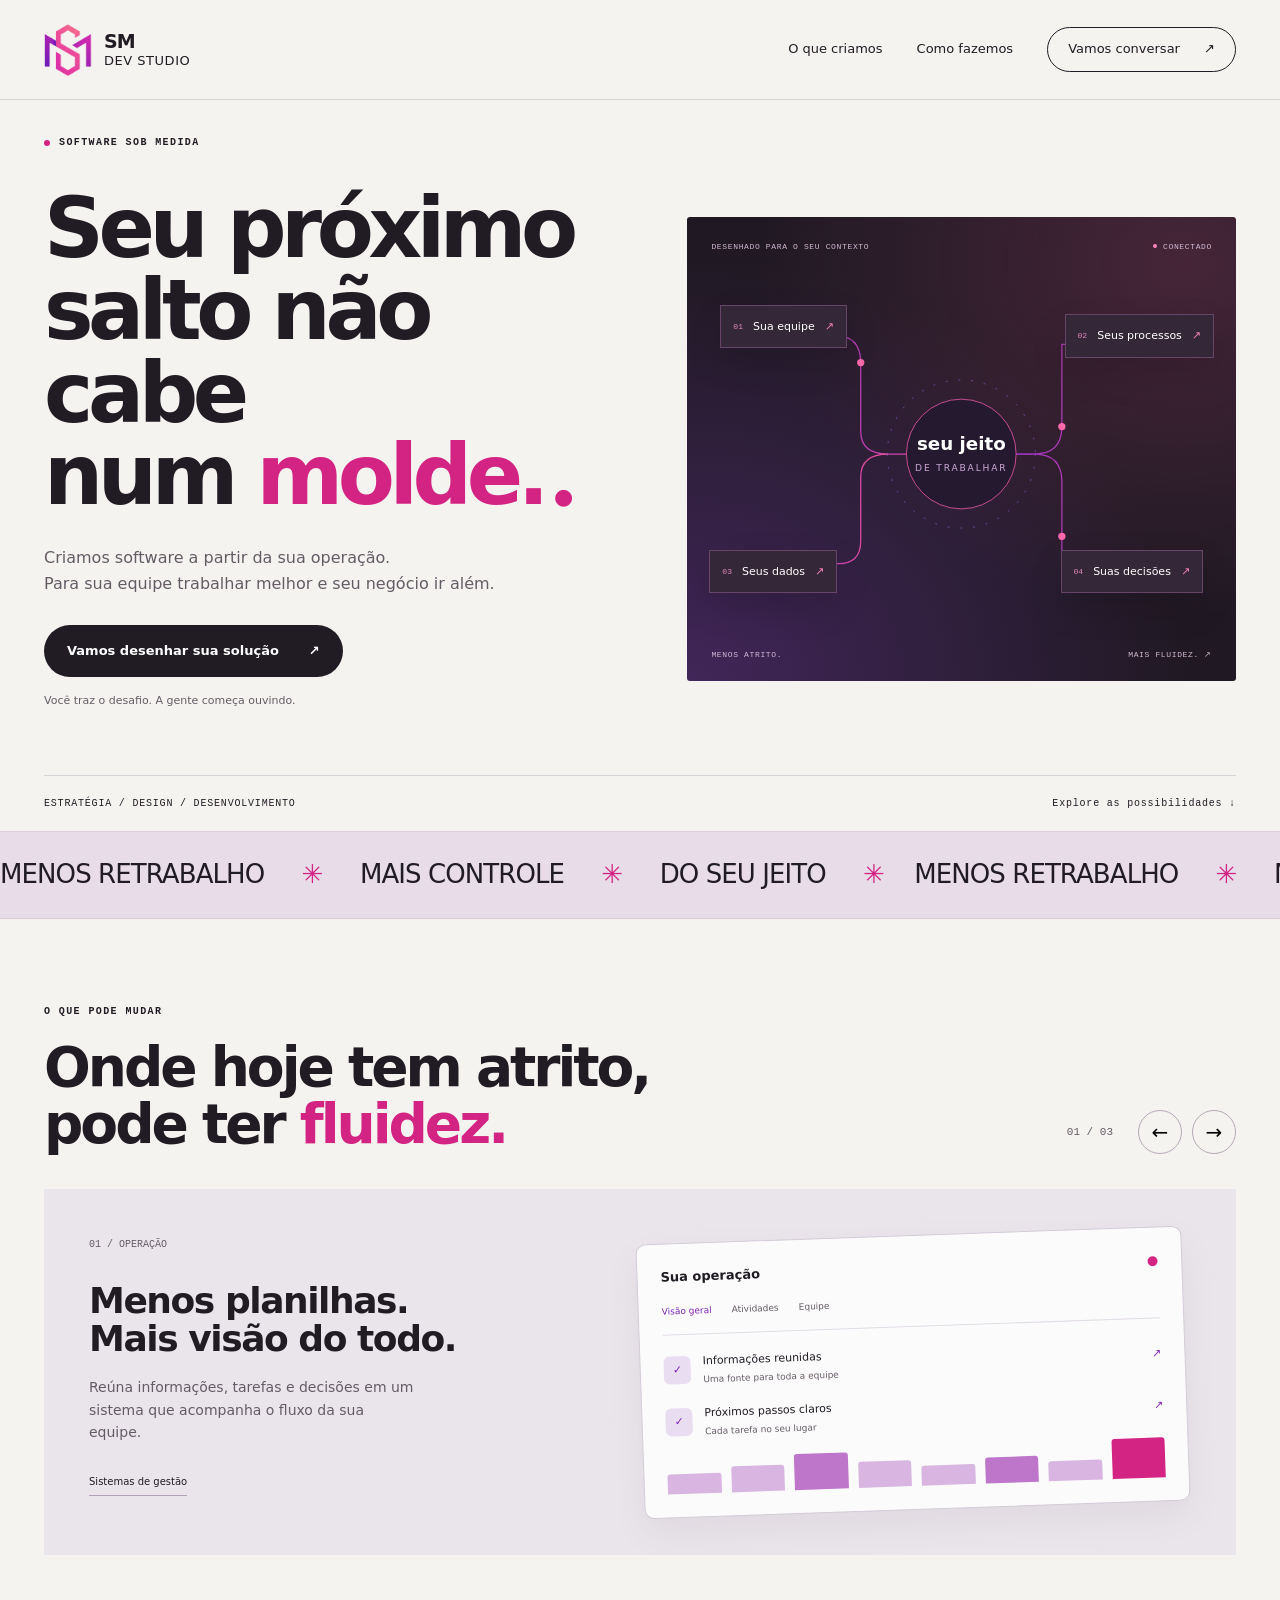
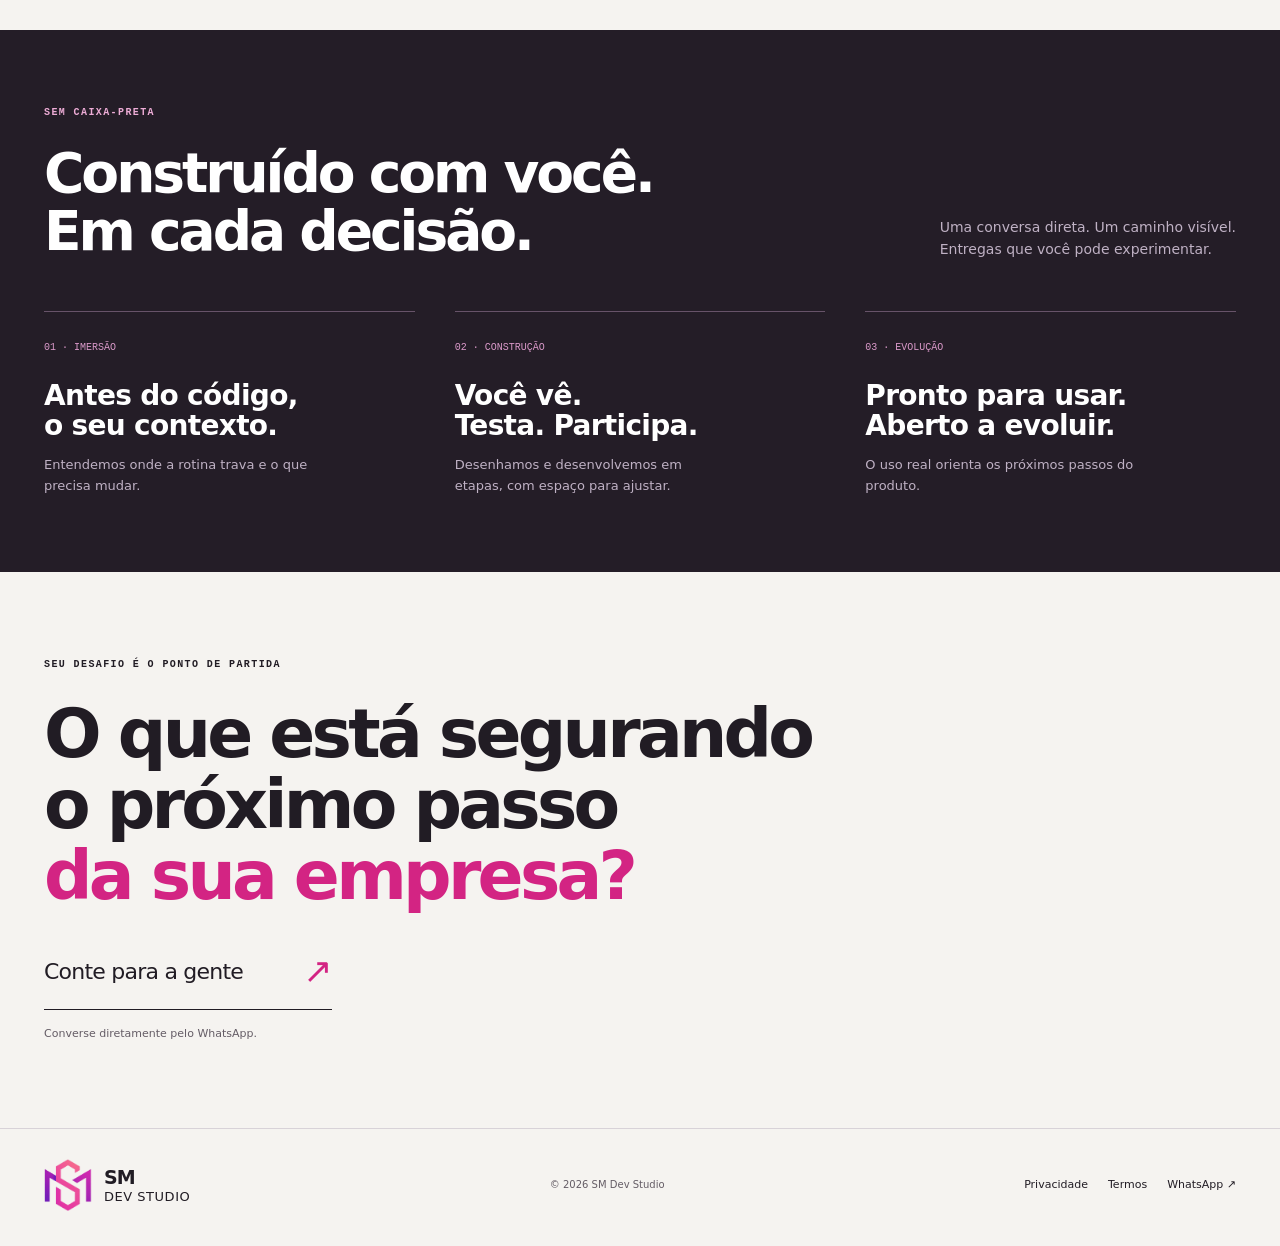
==== commit 8f04c8c4: "feat(site): renovar apresentacao e preparar publicacao isolada" ====
--- a/index.html
+++ b/index.html
@@ -1,415 +1,331 @@
-<!DOCTYPE html>
+<!doctype html>
 <html lang="pt-BR">
-<head>
-    <meta charset="UTF-8">
-    <meta name="viewport" content="width=device-width, initial-scale=1.0">
-    <meta name="description" content="SM Dev Studio - Desenvolvimento de sistemas personalizados que se moldam ao seu negócio. Soluções web, mobile e em nuvem.">
-    <meta name="keywords" content="desenvolvimento web, sistemas personalizados, aplicativos mobile, soluções em nuvem, SM Dev Studio">
-    <meta name="author" content="SM Dev Studio">
-    <meta name="robots" content="index, follow">
-    
-    <!-- Open Graph / Facebook -->
-    <meta property="og:type" content="website">
-    <meta property="og:url" content="https://smdevstudio.com.br/">
-    <meta property="og:title" content="SM Dev Studio - Sistemas que se Moldam ao seu Negócio">
-    <meta property="og:description" content="Desenvolvemos soluções tecnológicas personalizadas. O sistema se molda ao seu jeito de trabalhar.">
-    <meta property="og:image" content="https://smdevstudio.com.br/og-image.jpg">
-
-    <!-- Twitter -->
-    <meta property="twitter:card" content="summary_large_image">
-    <meta property="twitter:url" content="https://smdevstudio.com.br/">
-    <meta property="twitter:title" content="SM Dev Studio - Sistemas que se Moldam ao seu Negócio">
-    <meta property="twitter:description" content="Desenvolvemos soluções tecnológicas personalizadas. O sistema se molda ao seu jeito de trabalhar.">
-    <meta property="twitter:image" content="https://smdevstudio.com.br/og-image.jpg">
-
-    <title>SM Dev Studio - Sistemas que se Moldam ao seu Negócio</title>
-    
-    <!-- Preload critical resources -->
-    <link rel="preload" href="https://fonts.googleapis.com/css2?family=Inter:wght@400;600;700;800;900&display=swap" as="style">
-    <link rel="preload" href="https://cdnjs.cloudflare.com/ajax/libs/font-awesome/6.4.0/css/all.min.css" as="style">
-    
-    <!-- Fonts -->
-    <link rel="preconnect" href="https://fonts.googleapis.com">
-    <link rel="preconnect" href="https://fonts.gstatic.com" crossorigin>
-    <link href="https://fonts.googleapis.com/css2?family=Inter:wght@400;600;700;800;900&display=swap" rel="stylesheet">
-    
-    <!-- FontAwesome with fallback -->
-    <link rel="stylesheet" href="https://cdnjs.cloudflare.com/ajax/libs/font-awesome/6.4.0/css/all.min.css" integrity="sha512-iecdLmaskl7CVkqkXNQ/ZH/XLlvWZOJyj7Yy7tcenmpD1ypASozpmT/E0iPtmFIB46ZmdtAc9eNBvH0H/ZpiBw==" crossorigin="anonymous" referrerpolicy="no-referrer">
-    
-    <!-- Favicon -->
-    <link rel="icon" type="image/x-icon" href="/favicon.ico">
-    <link rel="apple-touch-icon" sizes="180x180" href="/apple-touch-icon.png">
-    <link rel="icon" type="image/png" sizes="32x32" href="/favicon-32x32.png">
-    <link rel="icon" type="image/png" sizes="16x16" href="/favicon-16x16.png">
-    
-    <!-- Styles -->
-    <link rel="stylesheet" href="styles.css">
-    <link rel="stylesheet" href="styles-sections.css">
-</head>
-<body>
-    <!-- Loading Screen -->
-    <div class="loading-overlay" id="loadingOverlay">
-        <div class="loading-content">
-            <img src="logosm.png" alt="SM Dev Studio" class="loading-logo-img">
-            <div class="loading-spinner"></div>
-            <div class="loading-text">Carregando...</div>
-        </div>
-    </div>
-
-    <!-- Background Elements -->
-    <div class="background-elements">
-        <div class="organic-shapes">
-            <div class="organic-shape shape-1"></div>
-            <div class="organic-shape shape-2"></div>
-            <div class="organic-shape shape-3"></div>
-        </div>
-        <div class="particles-container" id="particlesContainer"></div>
-    </div>
-
-    <!-- Navigation -->
-    <nav class="navbar" id="navbar">
-        <div class="nav-container">
-            <div class="nav-logo">
-                <img src="logosm.png" alt="SM Dev Studio" class="nav-logo-img">
-            </div>
-            <div class="nav-menu" id="navMenu">
-                <a href="#home" class="nav-link">Início</a>
-                <a href="#services" class="nav-link">Serviços</a>
-                <a href="#technologies" class="nav-link">Tecnologias</a>
-                <a href="#about" class="nav-link">Sobre</a>
-                <a href="#contact" class="nav-link">Contato</a>
-            </div>
-            <div class="nav-toggle" id="navToggle">
-                <span></span>
-                <span></span>
-                <span></span>
-            </div>
-        </div>
-    </nav>
-
-
-
-    <!-- Hero Section -->
-    <section id="home" class="hero">
-        <div class="hero-content">
-            <h1 class="hero-title">
-                <img src="logosmfull.png" alt="SM Dev Studio" class="hero-logo-img">
+  <head>
+    <meta charset="utf-8" />
+    <meta name="viewport" content="width=device-width,initial-scale=1" />
+    <title>Software pensado para o seu negócio · SM Dev Studio</title>
+    <meta
+      name="description"
+      content="Software sob medida para simplificar sua operação. Design e desenvolvimento que começam pelas pessoas e pelo seu negócio."
+    />
+    <meta name="theme-color" content="#f5f3f0" />
+    <link rel="icon" href="assets/logo-sm.png" />
+    <link rel="stylesheet" href="styles.css" />
+    <script defer src="script.js"></script>
+  </head>
+  <body>
+    <a class="skip" href="#conteudo">Pular para o conteúdo</a>
+    <header class="shell">
+      <a class="brand" href="index.html" aria-label="SM Dev Studio · início"
+        ><img src="assets/logo-sm.png" width="48" height="52" alt="" /><span
+          >SM<span class="brand-light">DEV STUDIO</span></span
+        ></a
+      ><button
+        class="menu-toggle"
+        aria-expanded="false"
+        aria-controls="nav"
+        hidden
+      >
+        Menu
+      </button>
+      <nav id="nav" aria-label="Principal">
+        <a href="index.html#possibilidades">O que criamos</a
+        ><a href="index.html#processo">Como fazemos</a
+        ><a
+          class="nav-contact"
+          href="https://wa.me/5511990102690"
+          target="_blank"
+          rel="noopener noreferrer"
+          >Vamos conversar <span>↗</span></a
+        >
+      </nav>
+    </header>
+    <main id="conteudo">
+      <section class="hero shell">
+        <div class="hero-top">
+          <p class="eyebrow"><span class="dot"></span> SOFTWARE SOB MEDIDA</p>
+        </div>
+        <div class="hero-grid">
+          <div>
+            <h1>
+              Seu próximo<br />salto não cabe<br />num
+              <span class="outlined">molde.</span
+              ><span class="pink-dot">●</span>
             </h1>
-            <h2 class="hero-tagline">O sistema que se molda ao Seu Negócio!</h2>
-            <p class="hero-subtitle">Desenvolvemos soluções tecnológicas personalizadas que se adaptam ao seu jeito de trabalhar, não o contrário.</p>
-            <div class="hero-cta">
-                <a href="https://wa.me/5511990102690?text=Olá! Gostaria de solicitar um orçamento para meu projeto." target="_blank" class="cta-button primary">
-                    <i class="fab fa-whatsapp"></i>
-                    <span>Solicitar Orçamento</span>
-                </a>
-                <a href="#services" class="cta-button secondary">
-                    <i class="fas fa-code"></i>
-                    <span>Ver Serviços</span>
-                </a>
-            </div>
-        </div>
-        <div class="hero-scroll-indicator">
-            <div class="scroll-arrow"></div>
-        </div>
-    </section>
-
-    <!-- Stats Section -->
-    <section class="stats-section">
-        <div class="stats-container">
-            <div class="stat-item" data-aos="fade-up" data-aos-delay="100">
-                <div class="stat-number" data-target="14">0</div>
-                <div class="stat-label">Projetos Entregues</div>
-            </div>
-            <div class="stat-item" data-aos="fade-up" data-aos-delay="200">
-                <div class="stat-number" data-target="10">0</div>
-                <div class="stat-label">Tecnologias Dominadas</div>
-            </div>
-            <div class="stat-item" data-aos="fade-up" data-aos-delay="300">
-                <div class="stat-number" data-target="100">0</div>
-                <div class="stat-label">% Personalizado</div>
-            </div>
-            <div class="stat-item" data-aos="fade-up" data-aos-delay="400">
-                <div class="stat-number" data-target="24">0</div>
-                <div class="stat-label">Horas de Resposta</div>
-            </div>
-        </div>
-    </section>
-
-    <!-- Services Section -->
-    <section id="services" class="services">
-        <div class="container">
-            <div class="section-header" data-aos="fade-up">
-                <h2 class="section-title">Nossos Serviços</h2>
-                <p class="section-subtitle">Soluções completas em desenvolvimento de software</p>
-            </div>
-            
-            <div class="services-grid">
-                <div class="service-card" data-aos="fade-up" data-aos-delay="100">
-                    <div class="service-icon">
-                        <i class="fas fa-laptop-code"></i>
-                    </div>
-                    <h3>Desenvolvimento Web</h3>
-                    <p>Aplicações web modernas, responsivas e escaláveis com as melhores práticas de desenvolvimento.</p>
-                    <ul class="service-features">
-                        <li>Sites institucionais</li>
-                        <li>E-commerce</li>
-                        <li>Sistemas web complexos</li>
-                    </ul>
-                </div>
-                
-                <div class="service-card" data-aos="fade-up" data-aos-delay="200">
-                    <div class="service-icon">
-                        <i class="fas fa-mobile-alt"></i>
-                    </div>
-                    <h3>Apps Mobile</h3>
-                    <p>Aplicativos nativos e híbridos para Android e iOS com foco em experiência do usuário.</p>
-                    <ul class="service-features">
-                        <li>Apps nativos</li>
-                        <li>Apps híbridos</li>
-                        <li>PWA (Progressive Web Apps)</li>
-                    </ul>
-                </div>
-                
-
-                
-                <div class="service-card" data-aos="fade-up" data-aos-delay="300">
-                    <div class="service-icon">
-                        <i class="fas fa-cloud"></i>
-                    </div>
-                    <h3>Soluções em Nuvem</h3>
-                    <p>Arquiteturas escaláveis, seguras e de alta disponibilidade na nuvem.</p>
-                    <ul class="service-features">
-                        <li>Migração para nuvem</li>
-                        <li>Arquitetura serverless</li>
-                        <li>DevOps e CI/CD</li>
-                    </ul>
-                </div>
-            </div>
-        </div>
-    </section>
-
-    <!-- Technologies Section -->
-    <section id="technologies" class="technologies">
-        <div class="container">
-            <div class="section-header" data-aos="fade-up">
-                <h2 class="section-title">Tecnologias</h2>
-                <p class="section-subtitle">Stack moderna e robusta para projetos de qualidade</p>
-            </div>
-            
-            <div class="tech-grid">
-                <div class="tech-item" data-aos="zoom-in" data-aos-delay="100">
-                    <i class="fab fa-python"></i>
-                    <span>Python</span>
-                </div>
-                <div class="tech-item" data-aos="zoom-in" data-aos-delay="150">
-                    <i class="fab fa-microsoft"></i>
-                    <span>C# .NET</span>
-                </div>
-                <div class="tech-item" data-aos="zoom-in" data-aos-delay="175">
-                    <i class="fab fa-node-js"></i>
-                    <span>Node.js</span>
-                </div>
-                <div class="tech-item" data-aos="zoom-in" data-aos-delay="200">
-                    <i class="fab fa-php"></i>
-                    <span>PHP</span>
-                </div>
-                <div class="tech-item" data-aos="zoom-in" data-aos-delay="225">
-                    <i class="fab fa-angular"></i>
-                    <span>Angular</span>
-                </div>
-                <div class="tech-item" data-aos="zoom-in" data-aos-delay="250">
-                    <i class="fab fa-react"></i>
-                    <span>React</span>
-                </div>
-                <div class="tech-item" data-aos="zoom-in" data-aos-delay="275">
-                    <i class="fab fa-js-square"></i>
-                    <span>JavaScript</span>
-                </div>
-                <div class="tech-item" data-aos="zoom-in" data-aos-delay="300">
-                    <i class="fas fa-database"></i>
-                    <span>SQL Server</span>
-                </div>
-                <div class="tech-item" data-aos="zoom-in" data-aos-delay="325">
-                    <i class="fas fa-database"></i>
-                    <span>PostgreSQL</span>
-                </div>
-                <div class="tech-item" data-aos="zoom-in" data-aos-delay="350">
-                    <i class="fas fa-database"></i>
-                    <span>MySQL</span>
-                </div>
-            </div>
-        </div>
-    </section>
-
-    <!-- About Section -->
-    <section id="about" class="about">
-        <div class="container">
-            <div class="about-content">
-                <div class="about-text" data-aos="fade-right">
-                    <h2>Sobre Nosso Projeto</h2>
-                    <p class="about-description">Somos uma empresa especializada em desenvolvimento de sistemas personalizados. Nossa missão é criar soluções tecnológicas que se adaptem perfeitamente ao seu negócio, oferecendo sistemas únicos e eficientes.</p>
-                    
-                    <div class="features-grid">
-                        <div class="feature-item" data-aos="fade-up" data-aos-delay="100">
-                            <div class="feature-icon">
-                                <i class="fas fa-magic"></i>
-                            </div>
-                            <div class="feature-content">
-                                <h4>Sistemas 100% Personalizados</h4>
-                                <p>Desenvolvidos especificamente para sua empresa e necessidades</p>
-                            </div>
-                        </div>
-                        
-                        <div class="feature-item" data-aos="fade-up" data-aos-delay="200">
-                            <div class="feature-icon">
-                                <i class="fas fa-rocket"></i>
-                            </div>
-                            <div class="feature-content">
-                                <h4>Tecnologias Modernas</h4>
-                                <p>Utilizamos as melhores tecnologias para garantir segurança e performance</p>
-                            </div>
-                        </div>
-                        
-                        <div class="feature-item" data-aos="fade-up" data-aos-delay="300">
-                            <div class="feature-icon">
-                                <i class="fas fa-headset"></i>
-                            </div>
-                            <div class="feature-content">
-                                <h4>Suporte Completo</h4>
-                                <p>Acompanhamento durante e após a implementação do projeto</p>
-                            </div>
-                        </div>
-                        
-                        <div class="feature-item" data-aos="fade-up" data-aos-delay="400">
-                            <div class="feature-icon">
-                                <i class="fas fa-user-check"></i>
-                            </div>
-                            <div class="feature-content">
-                                <h4>Foco na Experiência</h4>
-                                <p>Sistemas intuitivos e fáceis de usar para seus colaboradores</p>
-                            </div>
-                        </div>
-                    </div>
-                </div>
-                
-                <div class="about-visual" data-aos="fade-left">
-                    <div class="about-card">
-                        <div class="about-card-header">
-                            <h3>Nossa Abordagem</h3>
-                        </div>
-                        <div class="about-card-content">
-                            <p>Desenvolvemos sistemas que se moldam ao seu jeito de trabalhar, não o contrário. Cada projeto é único e desenvolvido com foco total nas necessidades específicas da sua empresa.</p>
-                            <div class="about-highlights">
-                                <div class="highlight-item">
-                                    <i class="fas fa-check-circle"></i>
-                                    <span>Análise detalhada das necessidades</span>
-                                </div>
-                                <div class="highlight-item">
-                                    <i class="fas fa-check-circle"></i>
-                                    <span>Desenvolvimento sob medida</span>
-                                </div>
-                                <div class="highlight-item">
-                                    <i class="fas fa-check-circle"></i>
-                                    <span>Testes e validação completa</span>
-                                </div>
-                                <div class="highlight-item">
-                                    <i class="fas fa-check-circle"></i>
-                                    <span>Suporte contínuo e evolução</span>
-                                </div>
-                            </div>
-                        </div>
-                    </div>
-                </div>
-            </div>
-        </div>
-    </section>
-
-    <!-- Contact Section -->
-    <section id="contact" class="contact">
-        <div class="container">
-            <div class="section-header" data-aos="fade-up">
-                <h2 class="section-title">Vamos Conversar</h2>
-                <p class="section-subtitle">Conte-nos sobre seu projeto e vamos criar algo incrível juntos</p>
-            </div>
-            
-            <div class="contact-content">
-                <div class="contact-info" data-aos="fade-right">
-                    <div class="contact-card">
-                        <h3>Informações de Contato</h3>
-                        <div class="contact-item">
-                            <i class="fab fa-whatsapp"></i>
-                            <div>
-                                <h4>WhatsApp</h4>
-                                <p>(11) 99010-2690</p>
-                            </div>
-                        </div>
-                        <div class="contact-item">
-                            <i class="fas fa-envelope"></i>
-                            <div>
-                                <h4>Email</h4>
-                                <p>contato@smdevstudio.com.br</p>
-                            </div>
-                        </div>
-                        <div class="contact-item">
-                            <i class="fas fa-map-marker-alt"></i>
-                            <div>
-                                <h4>Localização</h4>
-                                <p>São Paulo, SP - Brasil</p>
-                            </div>
-                        </div>
-                    </div>
-                </div>
-                
-                <div class="contact-action" data-aos="fade-left">
-                    <div class="contact-action-card">
-                        <div class="action-icon">
-                            <i class="fab fa-whatsapp"></i>
-                        </div>
-                        <h3>Fale Conosco pelo WhatsApp</h3>
-                        <p>Clique no botão abaixo e inicie uma conversa direta conosco. Respondemos em até 2 horas úteis!</p>
-                        <a href="https://wa.me/5511990102690?text=Olá! Gostaria de saber mais sobre os serviços da SM Dev Studio." target="_blank" class="whatsapp-btn">
-                            <i class="fab fa-whatsapp"></i>
-                            <span>Iniciar Conversa no WhatsApp</span>
-                        </a>
-                    </div>
-                </div>
-            </div>
-        </div>
-    </section>
-
-    <!-- Footer -->
-    <footer class="footer">
-        <div class="container">
-            <div class="footer-content">
-                <div class="footer-section">
-                    <div class="footer-logo">
-                        <img src="logosmfull.png" alt="SM Dev Studio" class="footer-logo-img">
-                        <p>Transformando ideias em soluções digitais</p>
-                    </div>
-                </div>
-                
-
-                
-                <div class="footer-section">
-                    <h4>Contato</h4>
-                    <div class="contact-info">
-                        <p><i class="fas fa-envelope"></i> contato@smdevstudio.com.br</p>
-                        <p><i class="fab fa-whatsapp"></i> (11) 99010-2690</p>
-                        <p><i class="fas fa-map-marker-alt"></i> São Paulo, SP - Brasil</p>
-                    </div>
-                </div>
-            </div>
-            
-            <div class="footer-bottom">
-                <div class="footer-bottom-content">
-                    <p>&copy; 2025 SM Dev Studio. Todos os direitos reservados.</p>
-                </div>
-            </div>
-        </div>
+            <p class="intro">
+              Criamos software a partir da sua operação.<br />Para sua equipe
+              trabalhar melhor e seu negócio ir além.
+            </p>
+            <a
+              class="cta"
+              href="https://wa.me/5511990102690?text=Ol%C3%A1!%20Quero%20conversar%20sobre%20um%20software%20para%20minha%20empresa."
+              target="_blank"
+              rel="noopener noreferrer"
+              >Vamos desenhar sua solução <span>↗</span></a
+            >
+            <p class="micro">Você traz o desafio. A gente começa ouvindo.</p>
+          </div>
+          <div
+            class="system-art"
+            role="img"
+            aria-label="Ilustração de tarefas, equipe e dados conectados em um fluxo personalizado"
+          >
+            <div class="art-top">
+              <span>DESENHADO PARA O SEU CONTEXTO</span
+              ><span class="signal"><i></i> CONECTADO</span>
+            </div>
+            <svg class="connections" viewBox="0 0 600 430" aria-hidden="true">
+              <defs>
+                <linearGradient id="line">
+                  <stop stop-color="#7727ca" />
+                  <stop offset="1" stop-color="#ee4f9a" />
+                </linearGradient>
+              </defs>
+              <g fill="none" stroke="url(#line)" stroke-width="1.4">
+                <path
+                  d="M60 90 H160 Q190 90 190 120 V195 Q190 220 220 220 H300"
+                />
+                <path d="M50 340 H165 Q190 340 190 315 V245 Q190 220 220 220" />
+                <path d="M300 220 H380 Q410 220 410 190 V100 H540" />
+                <path d="M300 220 H380 Q410 220 410 250 V340 H540" />
+                <path d="M300 40 V400" opacity=".25" />
+              </g>
+              <g class="pulses" fill="#ff69ac">
+                <circle cx="190" cy="120" r="4" />
+                <circle cx="410" cy="190" r="4" />
+                <circle cx="410" cy="310" r="4" />
+              </g>
+              <circle
+                class="orbit"
+                cx="300"
+                cy="220"
+                r="81"
+                fill="none"
+                stroke="#7d4cb0"
+                stroke-dasharray="2 12"
+              />
+              <circle
+                cx="300"
+                cy="220"
+                r="60"
+                fill="#25192f"
+                stroke="#d4529a"
+              />
+              <text
+                x="300"
+                y="216"
+                text-anchor="middle"
+                fill="#fff"
+                font-size="20"
+                font-family="system-ui"
+                font-weight="600"
+              >
+                seu jeito
+              </text>
+              <text
+                x="300"
+                y="239"
+                text-anchor="middle"
+                fill="#cba7d4"
+                font-size="10"
+                font-family="system-ui"
+                letter-spacing="2"
+              >
+                DE TRABALHAR
+              </text>
+            </svg>
+            <div class="node n1"><span>01</span> Sua equipe <b>↗</b></div>
+            <div class="node n2"><span>02</span> Seus processos <b>↗</b></div>
+            <div class="node n3"><span>03</span> Seus dados <b>↗</b></div>
+            <div class="node n4"><span>04</span> Suas decisões <b>↗</b></div>
+            <div class="art-bottom">
+              <span>MENOS ATRITO.</span><span>MAIS FLUIDEZ. ↗</span>
+            </div>
+          </div>
+        </div>
+        <div class="hero-foot">
+          <span>ESTRATÉGIA / DESIGN / DESENVOLVIMENTO</span
+          ><a href="#possibilidades">Explore as possibilidades ↓</a>
+        </div>
+      </section>
+      <div class="ticker" aria-hidden="true">
+        <div class="ticker-track">
+          <span
+            >MENOS RETRABALHO <b>✳</b> MAIS CONTROLE <b>✳</b> DO SEU JEITO
+            <b>✳</b> </span
+          ><span
+            >MENOS RETRABALHO <b>✳</b> MAIS CONTROLE <b>✳</b> DO SEU JEITO
+            <b>✳</b>
+          </span>
+        </div>
+      </div>
+      <section id="possibilidades" class="possibilities shell">
+        <div class="section-head">
+          <div>
+            <p class="eyebrow">O QUE PODE MUDAR</p>
+            <h2>Onde hoje tem atrito,<br />pode ter <em>fluidez.</em></h2>
+          </div>
+          <div class="carousel-controls">
+            <span id="slide-count" aria-live="polite">01 / 03</span
+            ><button class="prev" aria-label="Possibilidade anterior">←</button
+            ><button class="next" aria-label="Próxima possibilidade">→</button>
+          </div>
+        </div>
+        <div
+          class="carousel"
+          role="region"
+          aria-roledescription="carrossel"
+          aria-label="Possibilidades de software"
+          tabindex="0"
+        >
+          <article class="slide" role="group" aria-label="1 de 3">
+            <div class="slide-copy">
+              <span class="slide-number">01 / OPERAÇÃO</span>
+              <h3>Menos planilhas.<br />Mais visão do todo.</h3>
+              <p>
+                Reúna informações, tarefas e decisões em um sistema que
+                acompanha o fluxo da sua equipe.
+              </p>
+              <span class="pill">Sistemas de gestão</span>
+            </div>
+            <div class="mini-ui" aria-hidden="true">
+              <div class="ui-top">Sua operação <span>●</span></div>
+              <div class="ui-tabs">
+                <span>Visão geral</span><span>Atividades</span
+                ><span>Equipe</span>
+              </div>
+              <div class="ui-row">
+                <i class="check">✓</i
+                ><span
+                  >Informações reunidas<small
+                    >Uma fonte para toda a equipe</small
+                  ></span
+                ><b>↗</b>
+              </div>
+              <div class="ui-row">
+                <i class="check">✓</i
+                ><span
+                  >Próximos passos claros<small
+                    >Cada tarefa no seu lugar</small
+                  ></span
+                ><b>↗</b>
+              </div>
+              <div class="ui-chart">
+                <i></i><i></i><i></i><i></i><i></i><i></i><i></i><i></i>
+              </div>
+            </div>
+          </article>
+          <article class="slide" role="group" aria-label="2 de 3">
+            <div class="slide-copy">
+              <span class="slide-number">02 / EXPERIÊNCIA</span>
+              <h3>Fácil para quem usa.<br />Valioso para quem cria.</h3>
+              <p>
+                Transforme seu serviço em uma experiência digital que faz
+                sentido, da primeira tela à última ação.
+              </p>
+              <span class="pill">Plataformas e aplicações web</span>
+            </div>
+            <div class="experience-visual" aria-hidden="true">
+              <div class="device">
+                <span>Bom ter você aqui.</span
+                ><strong>O que vamos<br />resolver hoje?</strong>
+                <div class="device-option">Meu próximo passo <b>↗</b></div>
+                <div class="device-option">Tudo organizado <b>✓</b></div>
+                <div class="device-button">Continuar →</div>
+              </div>
+              <span class="floating-label">Pensado para pessoas.</span>
+            </div>
+          </article>
+          <article class="slide" role="group" aria-label="3 de 3">
+            <div class="slide-copy">
+              <span class="slide-number">03 / INTEGRAÇÃO</span>
+              <h3>Suas ferramentas.<br />Na mesma conversa.</h3>
+              <p>
+                Conecte sistemas e automatize etapas repetitivas para sua equipe
+                focar no que exige atenção.
+              </p>
+              <span class="pill">Integrações e automações</span>
+            </div>
+            <div class="integration-visual" aria-hidden="true">
+              <span>Entrada</span><b>→</b
+              ><strong class="integration-brand"
+                ><img
+                  src="assets/logo-sm.png"
+                  width="56"
+                  height="61"
+                  alt="" /></strong
+              ><b>→</b><span>Próxima ação</span>
+            </div>
+          </article>
+        </div>
+      </section>
+      <section id="processo" class="process-section">
+        <div class="shell">
+          <p class="eyebrow">SEM CAIXA-PRETA</p>
+          <div class="process-intro">
+            <h2>Construído com você.<br />Em cada decisão.</h2>
+            <p>
+              Uma conversa direta. Um caminho visível.<br />Entregas que você
+              pode experimentar.
+            </p>
+          </div>
+          <div class="steps">
+            <article>
+              <span>01 · IMERSÃO</span>
+              <h3>Antes do código,<br />o seu contexto.</h3>
+              <p>Entendemos onde a rotina trava e o que precisa mudar.</p>
+            </article>
+            <article>
+              <span>02 · CONSTRUÇÃO</span>
+              <h3>Você vê.<br />Testa. Participa.</h3>
+              <p>
+                Desenhamos e desenvolvemos em etapas, com espaço para ajustar.
+              </p>
+            </article>
+            <article>
+              <span>03 · EVOLUÇÃO</span>
+              <h3>Pronto para usar.<br />Aberto a evoluir.</h3>
+              <p>O uso real orienta os próximos passos do produto.</p>
+            </article>
+          </div>
+        </div>
+      </section>
+      <section class="contact shell" id="contato">
+        <p class="eyebrow">SEU DESAFIO É O PONTO DE PARTIDA</p>
+        <h2>
+          O que está segurando<br />o próximo passo<br /><em
+            >da sua empresa?</em
+          >
+        </h2>
+        <a
+          class="contact-link"
+          href="https://wa.me/5511990102690?text=Ol%C3%A1!%20Gostaria%20de%20conversar%20sobre%20um%20desafio%20da%20minha%20empresa."
+          target="_blank"
+          rel="noopener noreferrer"
+          >Conte para a gente <span>↗</span></a
+        >
+        <p class="micro">Converse diretamente pelo WhatsApp.</p>
+      </section>
+    </main>
+    <footer class="shell">
+      <a class="brand" href="index.html"
+        ><img
+          src="assets/logo-sm.png"
+          width="40"
+          height="43"
+          alt="Logo SM Dev Studio"
+        /><span>SM<span class="brand-light">DEV STUDIO</span></span></a
+      ><span class="copyright">© 2026 SM Dev Studio</span>
+      <nav aria-label="Informações">
+        <a href="privacidade.html">Privacidade</a
+        ><a href="termos.html">Termos</a
+        ><a
+          href="https://wa.me/5511990102690"
+          target="_blank"
+          rel="noopener noreferrer"
+          >WhatsApp ↗</a
+        >
+      </nav>
     </footer>
-
-    <!-- Scripts -->
-    <script src="config.js"></script>
-    <script src="script.js"></script>
-</body>
+  </body>
 </html>
--- a/styles.css
+++ b/styles.css
@@ -1,872 +1,1010 @@
-/* ===== RESET E CONFIGURAÇÕES BÁSICAS ===== */
+:root {
+  --paper: #f5f3f0;
+  --ink: #211c24;
+  --muted: #645c65;
+  --pink: #d32483;
+  --purple: #7c24b5;
+  --line: #d8d2d8;
+}
 * {
-    margin: 0;
-    padding: 0;
-    box-sizing: border-box;
+  box-sizing: border-box;
+}
+html {
+  scroll-behavior: smooth;
+  scroll-padding-top: 90px;
+}
+body {
+  margin: 0;
+  background: var(--paper);
+  color: var(--ink);
+  font:
+    16px/1.6 system-ui,
+    -apple-system,
+    "Segoe UI",
+    sans-serif;
+}
+a {
+  color: inherit;
+  text-underline-offset: 5px;
+}
+button {
+  font: inherit;
+  cursor: pointer;
+}
+button,
+a {
+  -webkit-tap-highlight-color: transparent;
+}
+button:focus-visible,
+a:focus-visible,
+.carousel:focus-visible {
+  outline: 3px solid var(--purple);
+  outline-offset: 5px;
+}
+h1,
+h2,
+h3,
+p {
+  margin: 0;
+}
+h1,
+h2,
+h3 {
+  line-height: 1.05;
+  letter-spacing: -0.055em;
+  font-weight: 600;
+}
+.shell {
+  max-width: 1320px;
+  margin: auto;
+  padding-inline: 44px;
+}
+.skip {
+  position: fixed;
+  top: -90px;
+  left: 15px;
+  background: white;
+  padding: 15px;
+  z-index: 100;
+}
+.skip:focus {
+  top: 10px;
+}
+header {
+  display: flex;
+  align-items: center;
+  justify-content: space-between;
+  min-height: 100px;
+  border-bottom: 1px solid var(--line);
+  gap: 30px;
+}
+.brand {
+  display: flex;
+  align-items: center;
+  gap: 12px;
+  text-decoration: none;
+  font-size: 19px;
+  font-weight: 800;
+  letter-spacing: -0.045em;
+  white-space: nowrap;
+}
+.brand img {
+  object-fit: contain;
+  width: 48px;
+  height: 52px;
+}
+.brand-light {
+  font-weight: 450;
+  font-size: 13px;
+  letter-spacing: 0.04em;
+  display: block;
+  line-height: 1.2;
+}
+.brand > span {
+  line-height: 1.2;
+}
+header nav {
+  display: flex;
+  align-items: center;
+  gap: 34px;
+  font-size: 13px;
+}
+header nav a {
+  text-decoration: none;
+}
+.nav-contact {
+  border: 1px solid var(--ink);
+  border-radius: 100px;
+  padding: 11px 20px;
+}
+.nav-contact span {
+  margin-left: 20px;
+}
+.menu-toggle {
+  display: none;
+}
+.hero {
+  padding-top: 35px;
+}
+.hero-top {
+  display: flex;
+  justify-content: space-between;
+  align-items: center;
+  margin-bottom: 38px;
+}
+.eyebrow {
+  font:
+    600 10px/1.5 ui-monospace,
+    monospace;
+  letter-spacing: 0.14em;
+  display: flex;
+  align-items: center;
+  gap: 9px;
+}
+.dot {
+  width: 6px;
+  height: 6px;
+  background: var(--pink);
+  border-radius: 50%;
 }
 
-:root {
-    /* Cores principais */
-    --primary-purple: #8b5cf6;
-    --strong-purple: #7c3aed;
-    --neon-purple: #a855f7;
-    --electric-blue: #06b6d4;
-    --neon-blue: #0ea5e9;
-    --hot-pink: #ec4899;
-    --neon-green: #10b981;
-    --aqua-green: #14f195;
-    
-    /* Cores neutras */
-    --white: #ffffff;
-    --light-text: #e2e8f0;
-    --darker-text: #94a3b8;
-    --dark-bg: #0f172a;
-    --card-bg: rgba(139, 92, 246, 0.1);
-    
-    /* Gradientes */
-    --gradient-primary: linear-gradient(135deg, var(--neon-purple), var(--electric-blue));
-    --gradient-secondary: linear-gradient(135deg, var(--electric-blue), var(--aqua-green));
-    --gradient-dark: linear-gradient(135deg, #0a0a2e 0%, #16213e 25%, #0f3460 50%, #533a7b 75%, #8b5cf6 100%);
-    
-    /* Sombras */
-    --shadow-sm: 0 4px 6px -1px rgba(0, 0, 0, 0.1);
-    --shadow-md: 0 10px 15px -3px rgba(0, 0, 0, 0.1);
-    --shadow-lg: 0 20px 25px -5px rgba(0, 0, 0, 0.1);
-    --shadow-purple: 0 10px 40px rgba(139, 92, 246, 0.4);
-    --shadow-glow: 0 0 20px rgba(139, 92, 246, 0.5);
-    
-    /* Transições */
-    --transition-fast: 0.2s ease;
-    --transition-normal: 0.3s ease;
-    --transition-slow: 0.5s ease;
-    --transition-bounce: 0.4s cubic-bezier(0.175, 0.885, 0.32, 1.275);
-    
-    /* Espaçamentos */
-    --spacing-xs: 0.5rem;
-    --spacing-sm: 1rem;
-    --spacing-md: 1.5rem;
-    --spacing-lg: 2rem;
-    --spacing-xl: 3rem;
-    --spacing-2xl: 4rem;
-    --spacing-3xl: 6rem;
-    
-    /* Border radius */
-    --radius-sm: 8px;
-    --radius-md: 16px;
-    --radius-lg: 24px;
-    --radius-xl: 32px;
-    --radius-full: 50%;
+.hero-grid {
+  display: grid;
+  grid-template-columns: 1.1fr 1fr;
+  align-items: center;
+  gap: 40px;
+}
+.hero h1 {
+  font-size: clamp(56px, 6.5vw, 88px);
+  line-height: 0.99;
+  letter-spacing: -0.065em;
+}
+.outlined {
+  color: var(--pink);
+}
+.pink-dot {
+  color: var(--pink);
+  font-size: 22px;
+  margin-left: 10px;
+  vertical-align: baseline;
+}
+.intro {
+  font-size: 16px;
+  color: var(--muted);
+  margin-top: 28px;
+  max-width: 475px;
+}
+.cta {
+  display: inline-flex;
+  align-items: center;
+  gap: 30px;
+  background: var(--ink);
+  color: white;
+  border-radius: 100px;
+  padding: 16px 23px;
+  text-decoration: none;
+  font-size: 13px;
+  font-weight: 550;
+  margin-top: 28px;
+}
+.cta:hover {
+  background: var(--purple);
+}
+.micro {
+  font-size: 11px;
+  color: var(--muted);
+  margin-top: 15px;
+}
+.hero-foot {
+  display: flex;
+  justify-content: space-between;
+  gap: 20px;
+  border-top: 1px solid var(--line);
+  margin-top: 65px;
+  padding-block: 22px;
+  font:
+    10px ui-monospace,
+    monospace;
+  letter-spacing: 0.08em;
+}
+.hero-foot a {
+  text-decoration: none;
+}
+.system-art {
+  position: relative;
+  aspect-ratio: 1.18;
+  background: #201923;
+  border-radius: 3px;
+  overflow: hidden;
+  color: white;
+  background-image:
+    radial-gradient(ellipse at 90% 10%, #68304c85, transparent 60%),
+    radial-gradient(ellipse at 0 100%, #68359975, transparent 65%);
+}
+.art-top,
+.art-bottom {
+  position: absolute;
+  left: 24px;
+  right: 24px;
+  display: flex;
+  justify-content: space-between;
+  font:
+    8px ui-monospace,
+    monospace;
+  letter-spacing: 0.08em;
+  color: #d2b9d3;
+  z-index: 1;
+}
+.art-top {
+  top: 25px;
+}
+.art-bottom {
+  bottom: 22px;
+}
+.signal {
+  display: flex;
+  align-items: center;
+  gap: 6px;
+}
+.signal i {
+  width: 4px;
+  height: 4px;
+  border-radius: 50%;
+  background: #ff85bc;
+}
+.connections {
+  position: absolute;
+  inset: 0;
+  width: 100%;
+  height: 100%;
+}
+.node {
+  position: absolute;
+  background: #342737;
+  border: 1px solid #674568;
+  display: flex;
+  align-items: center;
+  gap: 10px;
+  padding: 12px;
+  font-size: 11px;
+  box-shadow: 0 15px 35px #0002;
+}
+.node span {
+  font:
+    8px ui-monospace,
+    monospace;
+  color: #df8abf;
+}
+.node b {
+  font-weight: 400;
+  color: #f882bd;
+}
+.n1 {
+  left: 6%;
+  top: 19%;
+}
+.n2 {
+  right: 4%;
+  top: 21%;
+}
+.n3 {
+  left: 4%;
+  bottom: 19%;
+}
+.n4 {
+  right: 6%;
+  bottom: 19%;
+}
+.orbit {
+  transform-origin: 300px 220px;
+  animation: orbit 36s linear infinite;
+}
+.pulses {
+  animation: glow 3s ease-in-out infinite;
+}
+.n1,
+.n4 {
+  animation: float 6s ease-in-out infinite;
+}
+.n2,
+.n3 {
+  animation: float 6s -3s ease-in-out infinite;
+}
+@keyframes orbit {
+  to {
+    transform: rotate(360deg);
+  }
+}
+@keyframes float {
+  50% {
+    transform: translateY(-7px);
+  }
+}
+@keyframes glow {
+  50% {
+    opacity: 0.25;
+  }
+}
+.ticker {
+  background: #e8dce9;
+  overflow: hidden;
+  border-block: 1px solid #dbcbdc;
+  padding: 22px 0;
+}
+.ticker-track {
+  display: flex;
+  width: max-content;
+  animation: ticker 34s linear infinite;
+}
+.ticker-track span {
+  white-space: nowrap;
+  font-size: 26px;
+  font-weight: 500;
+  letter-spacing: -0.035em;
+}
+.ticker b {
+  color: var(--pink);
+  font-weight: 400;
+  padding-inline: 30px;
+}
+@keyframes ticker {
+  to {
+    transform: translateX(-50%);
+  }
+}
+.possibilities {
+  padding-top: 85px;
+  padding-bottom: 75px;
+}
+.section-head {
+  display: flex;
+  align-items: end;
+  justify-content: space-between;
+  gap: 25px;
+  margin-bottom: 35px;
+}
+.section-head .eyebrow {
+  margin-bottom: 20px;
+}
+h2 {
+  font-size: clamp(36px, 4.3vw, 56px);
+}
+h2 em {
+  font-style: normal;
+  color: var(--pink);
+}
+.carousel-controls {
+  display: flex;
+  align-items: center;
+  gap: 10px;
+}
+.carousel-controls > span {
+  font:
+    11px ui-monospace,
+    monospace;
+  margin-right: 15px;
+  color: var(--muted);
+}
+.carousel-controls button {
+  width: 44px;
+  height: 44px;
+  background: none;
+  border: 1px solid #b5a9b7;
+  border-radius: 50%;
+  font-size: 20px;
+}
+.carousel-controls button:hover {
+  background: var(--ink);
+  color: white;
+}
+.carousel {
+  display: flex;
+  overflow-x: auto;
+  scroll-snap-type: x mandatory;
+  scrollbar-width: none;
+  gap: 20px;
+}
+.carousel::-webkit-scrollbar {
+  display: none;
+}
+.slide {
+  flex: 0 0 100%;
+  scroll-snap-align: start;
+  display: grid;
+  grid-template-columns: 1fr 1fr;
+  background: #eae5eb;
+  min-height: 365px;
+  overflow: hidden;
+}
+.slide-copy {
+  padding: 40px 45px;
+}
+.slide-number {
+  font:
+    10px ui-monospace,
+    monospace;
+  color: var(--muted);
+}
+.slide h3 {
+  font-size: 36px;
+  margin-top: 27px;
+  letter-spacing: -0.04em;
+}
+.slide p {
+  color: var(--muted);
+  font-size: 14px;
+  max-width: 330px;
+  margin-top: 19px;
+}
+.pill {
+  font-size: 10px;
+  border-bottom: 1px solid #b1a2b7;
+  display: inline-block;
+  padding-bottom: 5px;
+  margin-top: 30px;
+}
+.mini-ui {
+  align-self: center;
+  margin: 30px 50px 30px 0;
+  padding: 23px;
+  background: #fcfbfc;
+  border: 1px solid #d4cbd7;
+  border-radius: 10px;
+  box-shadow: 0 15px 35px #55365b12;
+  transform: rotate(-2deg);
+}
+.ui-top {
+  display: flex;
+  justify-content: space-between;
+  font-size: 13px;
+  font-weight: 650;
+}
+.ui-top > span {
+  color: var(--pink);
+}
+.ui-tabs {
+  display: flex;
+  gap: 20px;
+  border-bottom: 1px solid #e2dce5;
+  padding-block: 16px;
+  font-size: 9px;
+  color: var(--muted);
+}
+.ui-tabs span:first-child {
+  color: var(--purple);
+}
+.ui-row {
+  display: flex;
+  gap: 12px;
+  align-items: center;
+  padding-top: 18px;
+  font-size: 11px;
+}
+.ui-row small {
+  display: block;
+  font-size: 9px;
+  color: var(--muted);
+  margin-top: 2px;
+}
+.check {
+  font-style: normal;
+  background: #e9ddf2;
+  color: var(--purple);
+  padding: 5px 9px;
+  border-radius: 6px;
+}
+.ui-row > b {
+  margin-left: auto;
+  font-weight: 400;
+  color: var(--purple);
+}
+.ui-chart {
+  display: flex;
+  gap: 10px;
+  height: 55px;
+  align-items: end;
+  padding-top: 15px;
+}
+.ui-chart i {
+  flex: 1;
+  height: 50%;
+  background: #d9b6e2;
+  border-radius: 3px 3px 0 0;
+}
+.ui-chart i:nth-child(3n) {
+  height: 90%;
+  background: #bd76c9;
+}
+.ui-chart i:nth-child(2n) {
+  height: 65%;
+}
+.ui-chart i:last-child {
+  height: 100%;
+  background: var(--pink);
+}
+.experience-visual {
+  position: relative;
+  display: grid;
+  place-items: center;
+  padding: 25px;
+  background: #e4d7e6;
+}
+.device {
+  width: 230px;
+  padding: 24px;
+  border: 6px solid #302334;
+  border-radius: 28px;
+  background: #fbf7fb;
+  transform: rotate(5deg);
+}
+.device > span {
+  font-size: 9px;
+  color: var(--muted);
+}
+.device > strong {
+  display: block;
+  font-size: 21px;
+  line-height: 1.2;
+  margin-block: 18px;
+}
+.device-option {
+  font-size: 10px;
+  padding: 12px;
+  background: #eee4ef;
+  margin-top: 10px;
+  border-radius: 8px;
+  display: flex;
+  justify-content: space-between;
+}
+.device-button {
+  background: var(--purple);
+  color: white;
+  border-radius: 20px;
+  font-size: 10px;
+  padding: 9px;
+  text-align: center;
+  margin-top: 20px;
+}
+.floating-label {
+  position: absolute;
+  bottom: 30px;
+  left: 20px;
+  background: var(--ink);
+  color: white;
+  padding: 10px 18px;
+  font-size: 11px;
+  transform: rotate(-5deg);
+}
+.integration-visual {
+  display: flex;
+  justify-content: center;
+  align-items: center;
+  gap: 12px;
+  position: relative;
+  background: #e0d3e4;
+  padding: 25px;
+}
+.integration-visual > span {
+  padding: 15px 8px;
+  background: #f6f0f8;
+  border: 1px solid #b99fc1;
+  border-radius: 6px;
+  font-size: 10px;
+}
+.integration-visual > strong {
+  background: var(--purple);
+  color: white;
+  padding: 25px;
+  border-radius: 50%;
+  font-size: 20px;
+}
+.integration-visual > b {
+  color: var(--purple);
 }
 
-/* ===== CONFIGURAÇÕES GLOBAIS ===== */
-html {
-    scroll-behavior: smooth;
-    font-size: 16px;
-    overflow-x: hidden; /* Previne scroll horizontal */
+.process-section {
+  background: #241d27;
+  color: #fff;
+  padding-block: 75px;
+}
+.process-section .eyebrow {
+  color: #edacd6;
+  margin-bottom: 25px;
+}
+.process-intro {
+  display: flex;
+  align-items: end;
+  justify-content: space-between;
+  gap: 40px;
+}
+.process-intro > p {
+  font-size: 14px;
+  color: #bfb1c4;
+}
+.steps {
+  display: grid;
+  grid-template-columns: repeat(3, 1fr);
+  margin-top: 50px;
+  gap: 40px;
+}
+.steps article {
+  border-top: 1px solid #675369;
+  padding-top: 20px;
+}
+.steps span {
+  font:
+    10px ui-monospace,
+    monospace;
+  color: #db9aca;
+}
+.steps h3 {
+  font-size: 28px;
+  margin-top: 24px;
+  letter-spacing: -0.025em;
+}
+.steps p {
+  font-size: 13px;
+  color: #bfb1c4;
+  margin-top: 15px;
+  max-width: 270px;
+}
+.contact {
+  padding-block: 85px;
+}
+.contact .eyebrow {
+  margin-bottom: 26px;
+}
+.contact h2 {
+  font-size: clamp(42px, 5.3vw, 68px);
+}
+.contact-link {
+  display: inline-flex;
+  align-items: center;
+  gap: 60px;
+  text-decoration: none;
+  font-size: 22px;
+  letter-spacing: -0.035em;
+  margin-top: 32px;
+  border-bottom: 1px solid var(--ink);
+  padding-bottom: 10px;
+}
+.contact-link span {
+  color: var(--pink);
+  font-size: 35px;
+}
+footer {
+  display: flex;
+  align-items: center;
+  justify-content: space-between;
+  gap: 35px;
+  padding-top: 30px;
+  padding-bottom: 35px;
+  border-top: 1px solid var(--line);
+}
+.copyright {
+  font-size: 10px;
+  color: var(--muted);
+}
+footer nav {
+  display: flex;
+  gap: 20px;
+  font-size: 11px;
+}
+footer a {
+  text-decoration: none;
+}
+.legal {
+  max-width: 850px;
+  padding-top: 45px;
+  padding-bottom: 75px;
+}
+.legal > a {
+  font-size: 13px;
+}
+.legal .eyebrow {
+  margin-top: 40px;
+  margin-bottom: 20px;
+}
+.legal h1 {
+  font-size: 64px;
+}
+.legal-date {
+  font-size: 12px;
+  margin-top: 15px;
+  color: var(--muted);
+}
+.legal h2 {
+  font-size: 26px;
+  margin-top: 40px;
+}
+.legal p:not(.eyebrow) {
+  margin-top: 15px;
+  color: var(--muted);
+}
+.legal a {
+  overflow-wrap: anywhere;
 }
 
-body {
-    font-family: 'Inter', -apple-system, BlinkMacSystemFont, 'Segoe UI', Roboto, sans-serif;
-    line-height: 1.6;
-    color: var(--white);
-    background: var(--gradient-dark);
-    background-attachment: fixed;
-    overflow-x: hidden; /* Previne scroll horizontal */
-    -webkit-font-smoothing: antialiased;
-    -moz-osx-font-smoothing: grayscale;
+@media (max-width: 1000px) {
+  .shell {
+    padding-inline: 30px;
+  }
+  .hero-grid {
+    gap: 20px;
+  }
+  .hero h1 {
+    font-size: 65px;
+  }
+  .node {
+    font-size: 9px;
+    padding: 9px;
+    gap: 6px;
+  }
+  .art-top {
+    font-size: 6px;
+    left: 16px;
+    right: 16px;
+  }
+  .mini-ui {
+    margin-right: 25px;
+  }
+  .slide-copy {
+    padding: 32px;
+  }
+  .slide h3 {
+    font-size: 30px;
+  }
+  .slide p {
+    font-size: 13px;
+  }
+  .steps {
+    gap: 25px;
+  }
+  .integration-visual {
+    gap: 6px;
+  }
+  .integration-visual > strong {
+    padding: 20px;
+  }
+}
+@media (max-width: 700px) {
+  .shell {
+    padding-inline: 22px;
+  }
+  header {
+    min-height: 85px;
+    flex-wrap: wrap;
+    padding-block: 14px;
+    gap: 12px;
+  }
+  .brand {
+    font-size: 17px;
+  }
+  .brand img {
+    width: 40px;
+    height: 44px;
+  }
+  .brand-light {
+    font-size: 10px;
+  }
+  .menu-toggle:not([hidden]) {
+    display: block;
+    background: transparent;
+    border: 1px solid var(--line);
+    border-radius: 50px;
+    padding: 10px 15px;
+    min-height: 44px;
+    font-size: 12px;
+  }
+  header nav {
     width: 100%;
-    max-width: 100vw;
-}
+    gap: 18px;
+    flex-wrap: wrap;
+    font-size: 12px;
+  }
+  header nav[data-collapsed="true"] {
+    display: none;
+  }
+  .nav-contact {
+    padding: 8px 14px;
+  }
+  .hero {
+    padding-top: 20px;
+  }
+  .hero-top {
+    margin-bottom: 28px;
+    gap: 8px;
+  }
+  .eyebrow {
+    font-size: 9px;
+    letter-spacing: 0.1em;
+  }
 
-/* Container responsivo */
-.container {
-    max-width: 1200px;
-    margin: 0 auto;
-    padding: 0 var(--spacing-lg);
+  .hero-grid {
+    grid-template-columns: 1fr;
+    gap: 35px;
+  }
+  .hero h1 {
+    font-size: clamp(48px, 10.9vw, 72px);
+  }
+  .hero .intro {
+    font-size: 15px;
+    margin-top: 22px;
+  }
+  .cta {
+    font-size: 12px;
+    gap: 18px;
+    padding: 15px 20px;
+  }
+  .hero-foot {
+    margin-top: 30px;
+    font-size: 8px;
+    flex-wrap: wrap;
+    line-height: 1.8;
+  }
+  .system-art {
+    aspect-ratio: 1.2;
+  }
+  .node {
+    font-size: 9px;
+  }
+  .art-top,
+  .art-bottom {
+    font-size: 6px;
+    left: 15px;
+    right: 15px;
+  }
+  .art-top {
+    top: 15px;
+  }
+  .art-bottom {
+    bottom: 15px;
+  }
+  .ticker {
+    padding-block: 15px;
+  }
+  .ticker-track span {
+    font-size: 20px;
+  }
+  .ticker b {
+    padding-inline: 20px;
+  }
+  .possibilities {
+    padding-block: 50px;
+  }
+  .section-head {
+    align-items: start;
+    flex-wrap: wrap;
+  }
+  .section-head h2 {
+    font-size: 36px;
+  }
+  .carousel-controls {
+    margin-left: auto;
+  }
+  .slide {
+    grid-template-columns: 1fr;
+    min-height: 0;
+  }
+  .slide-copy {
+    padding: 26px;
+  }
+  .slide h3 {
+    font-size: 32px;
+  }
+  .slide p {
+    max-width: none;
+  }
+  .pill {
+    margin-top: 22px;
+  }
+  .mini-ui {
+    margin: 0 26px 30px;
+    padding: 20px;
+  }
+  .experience-visual {
+    min-height: 330px;
+  }
+  .integration-visual {
+    min-height: 235px;
+  }
+
+  .integration-visual > strong {
+    padding: 20px;
+  }
+  .process-section {
+    padding-block: 50px;
+  }
+  .process-intro {
+    display: block;
+  }
+  .process-intro h2 {
+    font-size: 37px;
+  }
+  .process-intro > p {
+    margin-top: 25px;
+  }
+  .steps {
+    grid-template-columns: 1fr;
+    gap: 30px;
+    margin-top: 35px;
+  }
+  .steps h3 {
+    font-size: 28px;
+    margin-top: 18px;
+  }
+  .steps p {
+    max-width: none;
+  }
+  .contact {
+    padding-block: 55px;
+  }
+  .contact h2 {
+    font-size: clamp(35px, 8.7vw, 52px);
+  }
+  .contact-link {
+    font-size: 21px;
+    gap: 40px;
+  }
+  footer {
+    align-items: start;
+    flex-wrap: wrap;
+    gap: 25px;
+  }
+  footer nav {
     width: 100%;
-    box-sizing: border-box;
+    gap: 25px;
+    padding-top: 10px;
+  }
+  .copyright {
+    font-size: 9px;
+  }
+  .legal h1 {
+    font-size: 43px;
+  }
+  .legal h2 {
+    font-size: 25px;
+  }
+  .legal p {
+    font-size: 14px;
+  }
+}
+@media (prefers-reduced-motion: reduce) {
+  html {
+    scroll-behavior: auto;
+  }
+  *,
+  *:before,
+  *:after {
+    animation: none !important;
+    scroll-behavior: auto !important;
+  }
 }
 
-/* ===== LOADING SCREEN ===== */
-.loading-overlay {
-    position: fixed;
-    top: 0;
-    left: 0;
-    width: 100%;
-    height: 100%;
-    background: var(--gradient-dark);
-    display: flex;
-    align-items: center;
-    justify-content: center;
-    z-index: 9999;
-    opacity: 1;
-    transition: opacity 0.8s ease;
-}
-
-.loading-overlay.hidden {
-    opacity: 0;
-    pointer-events: none;
-}
-
-.loading-content {
-    text-align: center;
-}
-
-.loading-logo {
-    font-size: 3rem;
-    font-weight: 900;
-    background: var(--gradient-primary);
-    -webkit-background-clip: text;
-    -webkit-text-fill-color: transparent;
-    background-clip: text;
-    margin-bottom: var(--spacing-lg);
-    animation: pulse 2s ease-in-out infinite;
-}
-
-.loading-spinner {
-    width: 60px;
-    height: 60px;
-    border: 4px solid rgba(139, 92, 246, 0.3);
-    border-left: 4px solid var(--neon-purple);
-    border-radius: 50%;
-    animation: spin 1s linear infinite;
-    margin: 0 auto var(--spacing-md);
-}
-
-.loading-text {
-    color: var(--light-text);
-    font-size: 1.1rem;
-    font-weight: 500;
-}
-
-/* ===== BACKGROUND ELEMENTOS ===== */
-.background-elements {
-    position: fixed;
-    top: 0;
-    left: 0;
-    width: 100%;
-    height: 100%;
-    pointer-events: none;
-    z-index: -1;
-    overflow: hidden;
-}
-
-.organic-shapes {
-    position: absolute;
-    width: 100%;
-    height: 100%;
-    overflow: hidden;
-}
-
-.organic-shape {
-    position: absolute;
-    border-radius: 50%;
-    background: linear-gradient(135deg, rgba(139, 92, 246, 0.1), rgba(16, 185, 129, 0.1));
-    filter: blur(1px);
-    animation: organicFloat 20s infinite ease-in-out;
-}
-
-.shape-1 {
-    width: 400px;
-    height: 300px;
-    top: 10%;
-    left: -10%;
-    background: linear-gradient(135deg, rgba(6, 182, 212, 0.15), rgba(139, 92, 246, 0.15));
-    border-radius: 60% 40% 30% 70% / 60% 30% 70% 40%;
-    animation-delay: 0s;
-}
-
-.shape-2 {
-    width: 500px;
-    height: 400px;
-    top: 50%;
-    right: -15%;
-    background: linear-gradient(135deg, rgba(16, 185, 129, 0.12), rgba(236, 72, 153, 0.12));
-    border-radius: 30% 70% 70% 30% / 30% 30% 70% 70%;
-    animation-delay: 7s;
-}
-
-.shape-3 {
-    width: 350px;
-    height: 250px;
-    bottom: 20%;
-    left: -5%;
-    background: linear-gradient(135deg, rgba(236, 72, 153, 0.1), rgba(6, 182, 212, 0.1));
-    border-radius: 40% 60% 60% 40% / 60% 40% 60% 40%;
-    animation-delay: 14s;
-}
-
-/* ===== NAVIGATION ===== */
-.navbar {
-    position: fixed;
-    top: 0;
-    left: 0;
-    width: 100%;
-    background: rgba(15, 23, 42, 0.95);
-    backdrop-filter: blur(20px);
-    border-bottom: 1px solid rgba(139, 92, 246, 0.2);
-    z-index: 1000;
-    transition: all var(--transition-normal);
-}
-
-.navbar.scrolled {
-    background: rgba(15, 23, 42, 0.98);
-    box-shadow: var(--shadow-lg);
-}
-
-.nav-container {
-    max-width: 1200px;
-    margin: 0 auto;
-    padding: 0 var(--spacing-lg);
-    display: flex;
-    align-items: center;
-    justify-content: space-between;
-    height: 70px;
-    width: 100%;
-    box-sizing: border-box;
-}
-
-.nav-logo .logo-text {
-    font-size: 1.5rem;
-    font-weight: 800;
-    background: var(--gradient-primary);
-    -webkit-background-clip: text;
-    -webkit-text-fill-color: transparent;
-    background-clip: text;
-}
-
-.nav-menu {
-    display: flex;
-    gap: var(--spacing-xl);
-    list-style: none;
-}
-
-.nav-link {
-    color: var(--light-text);
-    text-decoration: none;
-    font-weight: 500;
-    transition: all var(--transition-normal);
-    position: relative;
-}
-
-.nav-link::after {
-    content: '';
-    position: absolute;
-    bottom: -5px;
-    left: 0;
-    width: 0;
-    height: 2px;
-    background: var(--gradient-primary);
-    transition: width var(--transition-normal);
-}
-
-.nav-link:hover::after,
-.nav-link.active::after {
-    width: 100%;
-}
-
-.nav-link:hover {
-    color: var(--white);
-}
-
-.nav-toggle {
-    display: none;
-    flex-direction: column;
-    cursor: pointer;
-    gap: 4px;
-}
-
-.nav-toggle span {
-    width: 25px;
-    height: 3px;
-    background: var(--white);
-    transition: all var(--transition-normal);
-    border-radius: 2px;
-}
-
-/* ===== HERO SECTION ===== */
-.hero {
-    min-height: 100vh;
-    display: flex;
-    flex-direction: column;
-    align-items: center;
-    justify-content: center;
-    text-align: center;
-    padding: var(--spacing-2xl) var(--spacing-lg);
-    position: relative;
-    z-index: 2;
-    width: 100%;
-    box-sizing: border-box;
-}
-
-.hero-content {
-    max-width: 1000px;
-    margin: 0 auto;
-    width: 100%;
-    padding: 0 var(--spacing-sm);
-    box-sizing: border-box;
-}
-
-.hero-title .logo {
-    font-size: clamp(3.5rem, 10vw, 7rem);
-    font-weight: 900;
-    background: var(--gradient-primary);
-    background-size: 200% 200%;
-    -webkit-background-clip: text;
-    -webkit-text-fill-color: transparent;
-    background-clip: text;
-    margin-bottom: var(--spacing-lg);
-    animation: logoGlow 4s ease-in-out infinite alternate, gradientShift 8s ease-in-out infinite;
-    letter-spacing: -2px;
-}
-
-.hero-tagline {
-    font-size: clamp(1.8rem, 5vw, 3rem);
-    font-weight: 800;
-    background: linear-gradient(135deg, var(--white), var(--electric-blue), var(--aqua-green));
-    background-size: 200% 200%;
-    -webkit-background-clip: text;
-    -webkit-text-fill-color: transparent;
-    background-clip: text;
-    margin-bottom: var(--spacing-lg);
-    animation: slideInUp 1s ease-out 0.5s both, gradientShift 6s ease-in-out infinite;
-}
-
-.hero-subtitle {
-    font-size: clamp(1.1rem, 2.8vw, 1.4rem);
-    color: var(--light-text);
-    margin-bottom: var(--spacing-xl);
-    opacity: 0.95;
-    animation: slideInUp 1s ease-out 1s both;
-    max-width: 800px;
-    margin-left: auto;
-    margin-right: auto;
-    line-height: 1.8;
-}
-
-.hero-cta {
-    display: flex;
-    gap: var(--spacing-lg);
-    justify-content: center;
-    flex-wrap: wrap;
-    margin-bottom: var(--spacing-2xl);
-    animation: slideInUp 1s ease-out 1.5s both;
-    width: 100%;
-    max-width: 100%;
-}
-
-.cta-button {
-    display: inline-flex;
-    align-items: center;
-    gap: 1rem;
-    padding: 1.2rem 2.5rem;
-    background: linear-gradient(135deg, rgba(139, 92, 246, 0.9), rgba(6, 182, 212, 0.9));
-    color: var(--white);
-    text-decoration: none;
-    border-radius: var(--radius-lg);
-    font-weight: 700;
-    font-size: 1.1rem;
-    transition: all var(--transition-bounce);
-    box-shadow: 0 8px 32px rgba(139, 92, 246, 0.3);
-    position: relative;
-    overflow: hidden;
-    backdrop-filter: blur(20px);
-    border: 1px solid rgba(255, 255, 255, 0.2);
-    letter-spacing: 0.5px;
-    white-space: nowrap;
-}
-
-.cta-button::before {
-    content: '';
-    position: absolute;
-    top: 0;
-    left: -100%;
-    width: 100%;
-    height: 100%;
-    background: linear-gradient(90deg, transparent, rgba(255,255,255,0.2), transparent);
-    transition: left 0.8s ease;
-}
-
-.cta-button:hover::before {
-    left: 100%;
-}
-
-.cta-button::after {
-    content: '';
-    position: absolute;
-    top: 0;
-    left: 0;
-    width: 100%;
-    height: 100%;
-    background: linear-gradient(135deg, rgba(255,255,255,0.1) 0%, transparent 50%, rgba(255,255,255,0.1) 100%);
-    opacity: 0;
-    transition: opacity var(--transition-normal);
-}
-
-.cta-button:hover::after {
-    opacity: 1;
-}
-
-.cta-button:hover {
-    transform: translateY(-4px);
-    box-shadow: 0 15px 40px rgba(139, 92, 246, 0.5);
-    border-color: rgba(255, 255, 255, 0.4);
-}
-
-.cta-button:active {
-    transform: translateY(-2px);
-}
-
-.cta-button i {
-    font-size: 1.2rem;
-    transition: transform var(--transition-normal);
-}
-
-.cta-button:hover i {
-    transform: translateX(3px);
-}
-
-.cta-button.secondary {
-    background: linear-gradient(135deg, rgba(6, 182, 212, 0.9), rgba(20, 241, 149, 0.9));
-    box-shadow: 0 8px 32px rgba(6, 182, 212, 0.3);
-}
-
-.cta-button.secondary:hover {
-    box-shadow: 0 15px 40px rgba(6, 182, 212, 0.5);
-}
-
-.hero-scroll-indicator {
-    position: absolute;
-    bottom: var(--spacing-xl);
-    left: 50%;
-    transform: translateX(-50%);
-    animation: bounce 2s infinite;
-}
-
-.scroll-arrow {
-    width: 30px;
-    height: 30px;
-    border-right: 3px solid var(--white);
-    border-bottom: 3px solid var(--white);
-    transform: rotate(45deg);
-}
-
-/* ===== STATS SECTION ===== */
-.stats-section {
-    padding: var(--spacing-2xl) var(--spacing-lg);
-    display: flex;
-    justify-content: center;
-    align-items: center;
-    position: relative;
-    width: 100%;
-    box-sizing: border-box;
-}
-
-.stats-container {
-    display: flex;
-    gap: var(--spacing-2xl);
-    background: linear-gradient(135deg, rgba(139, 92, 246, 0.1), rgba(6, 182, 212, 0.05));
-    backdrop-filter: blur(20px);
-    padding: var(--spacing-xl) var(--spacing-2xl);
-    border-radius: var(--radius-xl);
-    border: 2px solid rgba(139, 92, 246, 0.3);
-    box-shadow: var(--shadow-lg);
-    animation: slideInUp 1s ease-out 2s both;
-    width: 100%;
-    max-width: 100%;
-    box-sizing: border-box;
-}
-
-.stat-item {
-    text-align: center;
-    min-width: 120px;
-    flex: 1;
-}
-
-.stat-number {
-    display: block;
-    font-size: 2.5rem;
-    font-weight: 900;
-    background: var(--gradient-secondary);
-    -webkit-background-clip: text;
-    -webkit-text-fill-color: transparent;
-    background-clip: text;
-    margin-bottom: var(--spacing-xs);
-    animation: pulse 2s ease-in-out infinite;
-}
-
-.stat-label {
-    font-size: 1rem;
-    color: var(--light-text);
-    opacity: 0.9;
-    font-weight: 600;
-}
-
-/* ===== ANIMAÇÕES ===== */
-@keyframes organicFloat {
-    0%, 100% {
-        transform: translateX(0px) translateY(0px) rotate(0deg) scale(1);
-    }
-    33% {
-        transform: translateX(30px) translateY(-30px) rotate(120deg) scale(1.1);
-    }
-    66% {
-        transform: translateX(-20px) translateY(20px) rotate(240deg) scale(0.9);
-    }
-}
-
-@keyframes logoGlow {
-    0% { filter: drop-shadow(0 0 20px rgba(139, 92, 246, 0.5)); }
-    100% { filter: drop-shadow(0 0 50px rgba(139, 92, 246, 0.9)); }
-}
-
-@keyframes gradientShift {
-    0% { background-position: 0% 50%; }
-    50% { background-position: 100% 50%; }
-    100% { background-position: 0% 50%; }
-}
-
-@keyframes slideInUp {
-    from {
-        opacity: 0;
-        transform: translateY(60px);
-    }
-    to {
-        opacity: 1;
-        transform: translateY(0);
-    }
-}
-
-@keyframes pulse {
-    0%, 100% {
-        transform: scale(1);
-    }
-    50% {
-        transform: scale(1.05);
-    }
-}
-
-@keyframes spin {
-    0% { transform: rotate(0deg); }
-    100% { transform: rotate(360deg); }
-}
-
-@keyframes bounce {
-    0%, 20%, 50%, 80%, 100% {
-        transform: translateX(-50%) translateY(0);
-    }
-    40% {
-        transform: translateX(-50%) translateY(-10px);
-    }
-    60% {
-        transform: translateX(-50%) translateY(-5px);
-    }
-}
-
-/* ===== RESPONSIVIDADE ===== */
-@media (max-width: 1024px) {
-    .floating-menu {
-        right: var(--spacing-sm);
-    }
-    
-    .floating-btn {
-        width: 50px;
-        height: 50px;
-        font-size: 1.2rem;
-    }
-    
-    .stats-container {
-        flex-wrap: wrap;
-        gap: var(--spacing-lg);
-    }
-}
-
-@media (max-width: 768px) {
-    .container {
-        padding: 0 var(--spacing-md);
-    }
-    
-    .nav-container {
-        padding: 0 var(--spacing-md);
-    }
-    
-    .nav-menu {
-        position: fixed;
-        top: 70px;
-        left: -100%;
-        width: 100%;
-        height: calc(100vh - 70px);
-        background: rgba(15, 23, 42, 0.98);
-        backdrop-filter: blur(20px);
-        flex-direction: column;
-        align-items: center;
-        justify-content: center;
-        gap: var(--spacing-xl);
-        transition: left var(--transition-normal);
-    }
-    
-    .nav-menu.active {
-        left: 0;
-    }
-    
-    .nav-toggle {
-        display: flex;
-    }
-    
-    .nav-toggle.active span:nth-child(1) {
-        transform: rotate(45deg) translate(5px, 5px);
-    }
-    
-    .nav-toggle.active span:nth-child(2) {
-        opacity: 0;
-    }
-    
-    .nav-toggle.active span:nth-child(3) {
-        transform: rotate(-45deg) translate(7px, -6px);
-    }
-
-    .hero {
-        padding: var(--spacing-2xl) var(--spacing-md);
-    }
-    
-    .hero-content {
-        padding: 0 var(--spacing-xs);
-    }
-
-    .stats-section {
-        padding: var(--spacing-2xl) var(--spacing-md);
-    }
-    
-    .stats-container {
-        flex-direction: column;
-        gap: var(--spacing-lg);
-        padding: var(--spacing-lg);
-        margin: 0 var(--spacing-sm);
-    }
-
-    .hero-cta {
-        flex-direction: column;
-        align-items: center;
-        gap: var(--spacing-md);
-    }
-
-    .cta-button {
-        width: 100%;
-        max-width: 320px;
-        justify-content: center;
-        padding: 1rem 2rem;
-        font-size: 1rem;
-        white-space: normal;
-    }
-    
-    /* Ajustar formas orgânicas para mobile */
-    .shape-1 {
-        width: 200px;
-        height: 150px;
-        left: -5%;
-    }
-    
-    .shape-2 {
-        width: 250px;
-        height: 200px;
-        right: -5%;
-    }
-    
-    .shape-3 {
-        width: 180px;
-        height: 120px;
-        left: -3%;
-    }
-}
-
-@media (max-width: 480px) {
-    .container {
-        padding: 0 var(--spacing-sm);
-    }
-    
-    .nav-container {
-        padding: 0 var(--spacing-sm);
-    }
-    
-    .hero {
-        padding: var(--spacing-xl) var(--spacing-sm);
-    }
-    
-    .hero-content {
-        padding: 0;
-    }
-    
-    .stats-section {
-        padding: var(--spacing-xl) var(--spacing-sm);
-    }
-
-    .stats-container {
-        padding: var(--spacing-md);
-        gap: var(--spacing-md);
-        margin: 0;
-    }
-
-    .stat-number {
-        font-size: 2rem;
-    }
-    
-    .cta-button {
-        max-width: 100%;
-        padding: 0.8rem 1.5rem;
-        font-size: 0.9rem;
-    }
-    
-    /* Reduzir ainda mais as formas orgânicas */
-    .shape-1 {
-        width: 150px;
-        height: 100px;
-        left: -3%;
-    }
-    
-    .shape-2 {
-        width: 180px;
-        height: 140px;
-        right: -3%;
-    }
-    
-    .shape-3 {
-        width: 120px;
-        height: 80px;
-        left: -2%;
-    }
-}
-
-@media (max-width: 360px) {
-    .container {
-        padding: 0 var(--spacing-xs);
-    }
-    
-    .nav-container {
-        padding: 0 var(--spacing-xs);
-    }
-    
-    .hero {
-        padding: var(--spacing-lg) var(--spacing-xs);
-    }
-    
-    .stats-section {
-        padding: var(--spacing-lg) var(--spacing-xs);
-    }
-    
-    .stats-container {
-        padding: var(--spacing-sm);
-        gap: var(--spacing-sm);
-    }
-    
-    .stat-number {
-        font-size: 1.8rem;
-    }
-    
-    .stat-label {
-        font-size: 0.9rem;
-    }
-    
-    /* Ocultar formas orgânicas em telas muito pequenas */
-    .organic-shape {
-        display: none;
-    }
-}
-
-/* ===== LOGO IMAGES ===== */
-.nav-logo-img {
-    height: 40px;
-    width: auto;
-    filter: brightness(0) invert(1);
-    transition: all var(--transition-normal);
-}
-
-.nav-logo-img:hover {
-    filter: brightness(0) invert(1) drop-shadow(0 0 10px rgba(139, 92, 246, 0.8));
-}
-
-.hero-logo-img {
-    max-width: 400px;
-    width: 100%;
-    height: auto;
-    margin-bottom: var(--spacing-lg);
-    filter: drop-shadow(0 10px 30px rgba(139, 92, 246, 0.3));
-    animation: logoFloat 3s ease-in-out infinite;
-}
-
-.loading-logo-img {
-    width: 80px;
-    height: auto;
-    margin-bottom: var(--spacing-lg);
-    filter: brightness(0) invert(1);
-    animation: logoPulse 2s ease-in-out infinite;
-}
-
-.footer-logo-img {
-    max-width: 200px;
-    width: 100%;
-    height: auto;
-    margin-bottom: var(--spacing-md);
-    filter: brightness(0) invert(1);
-    opacity: 0.9;
-    transition: opacity var(--transition-normal);
-}
-
-.footer-logo-img:hover {
-    opacity: 1;
-}
-
-@keyframes logoFloat {
-    0%, 100% {
-        transform: translateY(0px);
-    }
-    50% {
-        transform: translateY(-10px);
-    }
-}
-
-@keyframes logoPulse {
-    0%, 100% {
-        transform: scale(1);
-        opacity: 1;
-    }
-    50% {
-        transform: scale(1.1);
-        opacity: 0.8;
-    }
-}
-
-@media (max-width: 768px) {
-    .nav-logo-img {
-        height: 35px;
-    }
-    
-    .hero-logo-img {
-        max-width: 300px;
-    }
-    
-    .loading-logo-img {
-        width: 60px;
-    }
-    
-    .footer-logo-img {
-        max-width: 150px;
-    }
-}
-
-@media (max-width: 480px) {
-    .nav-logo-img {
-        height: 30px;
-    }
-    
-    .hero-logo-img {
-        max-width: 250px;
-    }
-    
-    .loading-logo-img {
-        width: 50px;
-    }
-    
-    .footer-logo-img {
-        max-width: 120px;
-    }
-}
+.integration-visual > .integration-brand {
+  display: grid;
+  place-items: center;
+  background: #f6f0f8;
+  padding: 16px;
+  flex-shrink: 0;
+  border: 1px solid #cbb3d3;
+  box-shadow: 0 12px 30px #7c24b51a;
+}
+.integration-brand img {
+  width: 56px;
+  height: 61px;
+  object-fit: contain;
+}
+@media (max-width: 400px) {
+  .integration-visual {
+    padding: 18px 12px;
+    gap: 5px;
+  }
+  .integration-visual > .integration-brand {
+    padding: 12px;
+  }
+  .integration-brand img {
+    width: 42px;
+    height: 46px;
+  }
+}
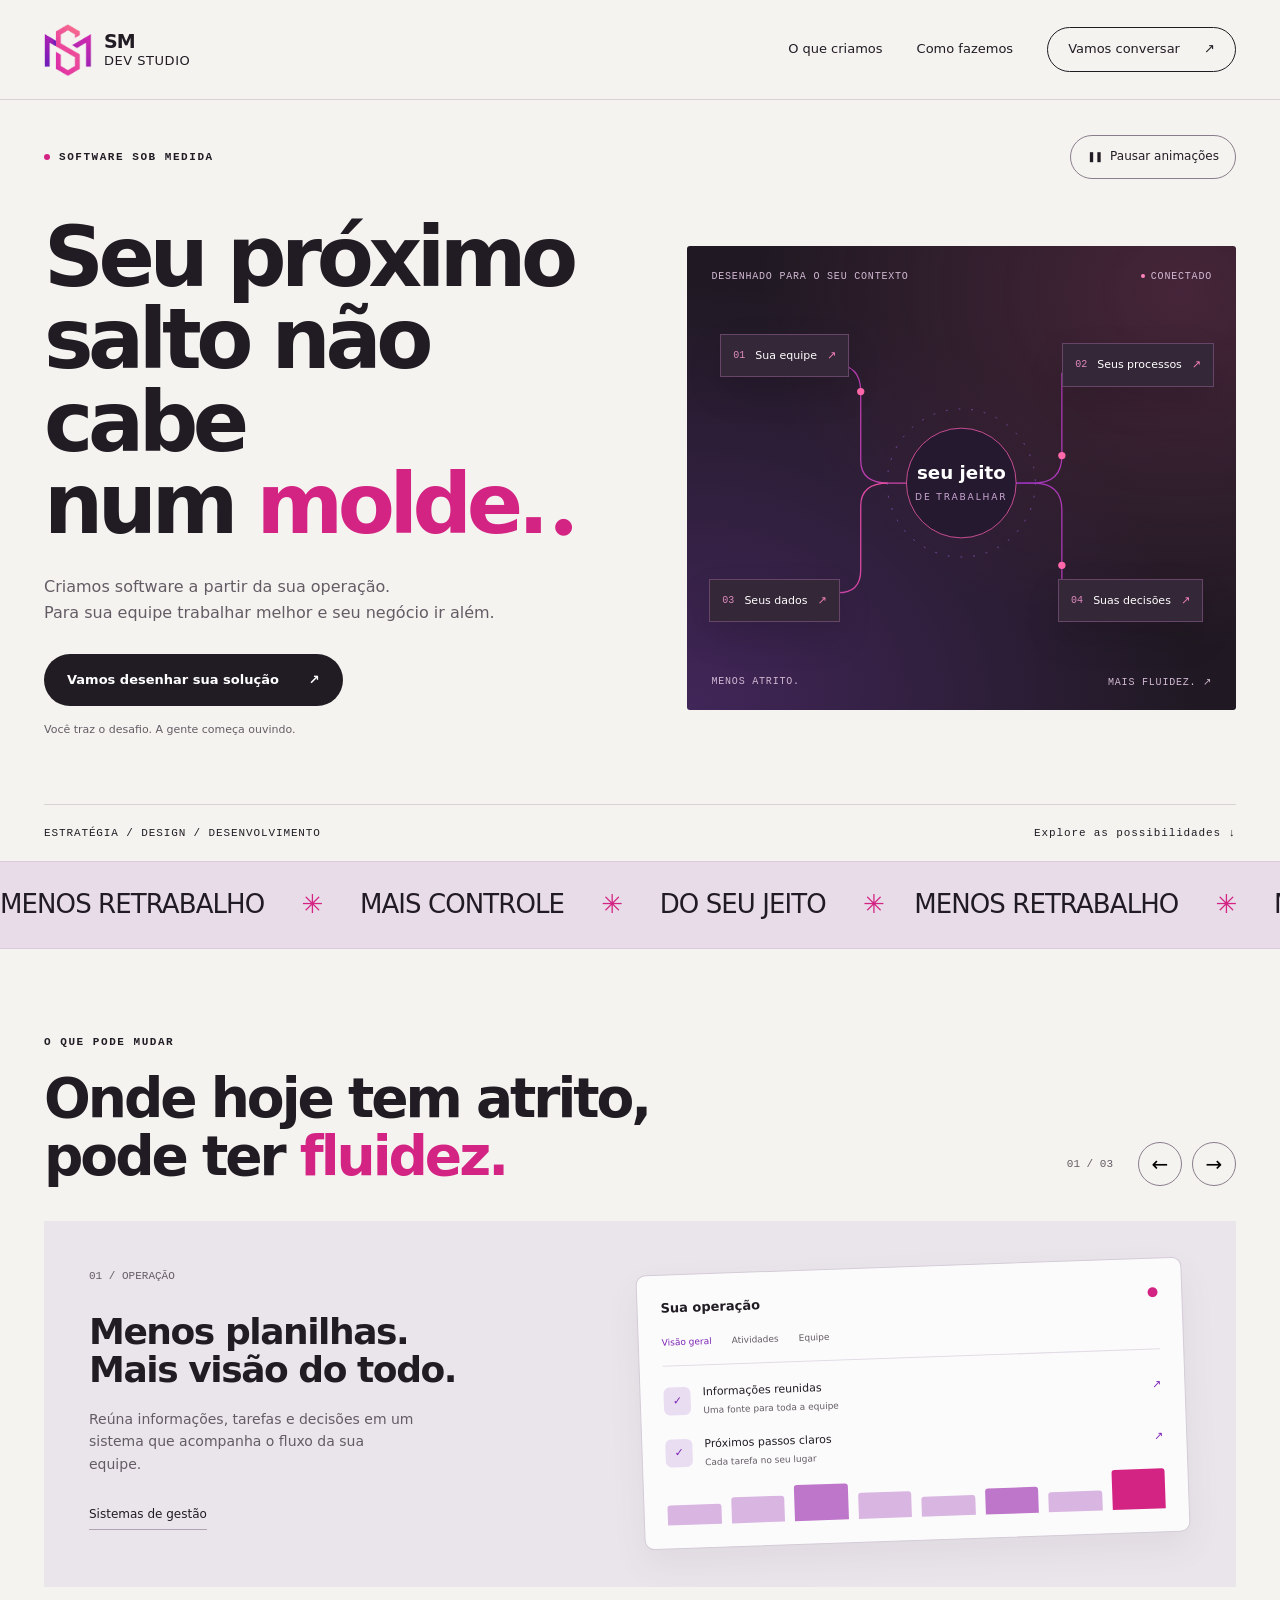
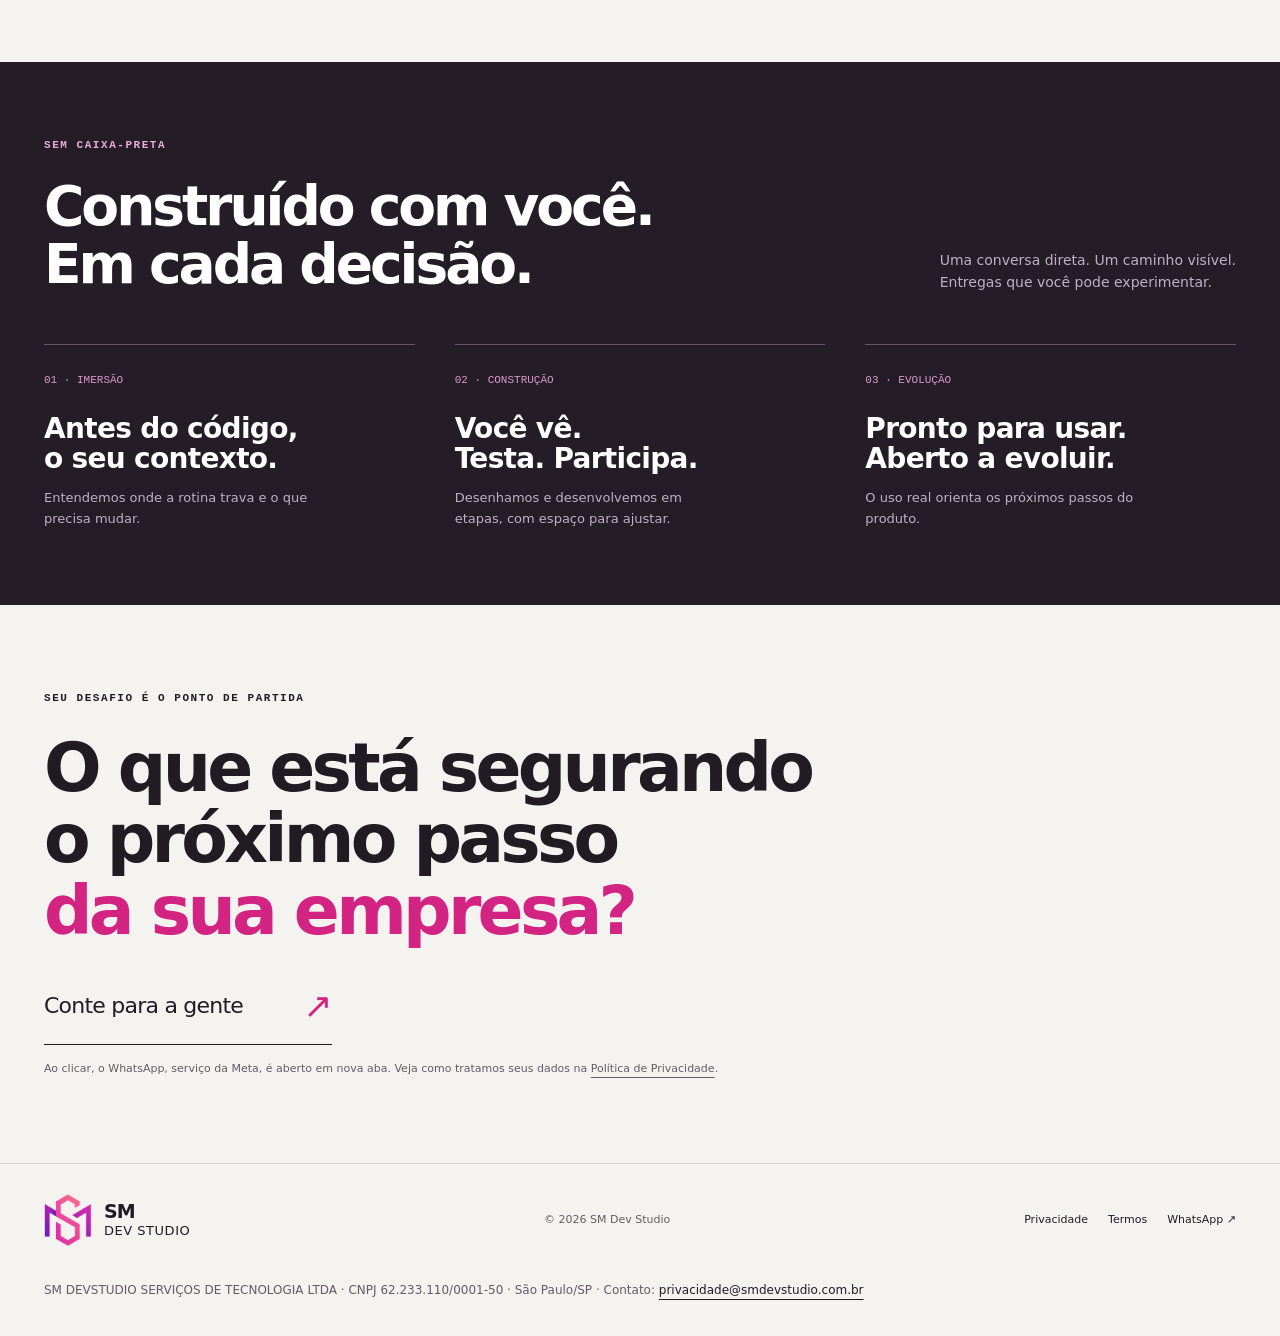
==== commit 84b1ef1c: "feat(legal): dados da empresa, politica completa, termos com foro e pausa de animacoes - Rodape com " ====
--- a/index.html
+++ b/index.html
@@ -44,6 +44,14 @@
       <section class="hero shell">
         <div class="hero-top">
           <p class="eyebrow"><span class="dot"></span> SOFTWARE SOB MEDIDA</p>
+          <button
+            class="motion-toggle"
+            type="button"
+            aria-pressed="false"
+            hidden
+          >
+            <span aria-hidden="true"></span>Pausar animações
+          </button>
         </div>
         <div class="hero-grid">
           <div>
@@ -304,7 +312,11 @@
           rel="noopener noreferrer"
           >Conte para a gente <span>↗</span></a
         >
-        <p class="micro">Converse diretamente pelo WhatsApp.</p>
+        <p class="micro">
+          Ao clicar, o WhatsApp, serviço da Meta, é aberto em nova aba. Veja
+          como tratamos seus dados na
+          <a href="privacidade.html">Política de Privacidade</a>.
+        </p>
       </section>
     </main>
     <footer class="shell">
@@ -313,7 +325,7 @@
           src="assets/logo-sm.png"
           width="40"
           height="43"
-          alt="Logo SM Dev Studio"
+          alt=""
         /><span>SM<span class="brand-light">DEV STUDIO</span></span></a
       ><span class="copyright">© 2026 SM Dev Studio</span>
       <nav aria-label="Informações">
@@ -326,6 +338,13 @@
           >WhatsApp ↗</a
         >
       </nav>
+      <p class="company">
+        SM DEVSTUDIO SERVIÇOS DE TECNOLOGIA LTDA · CNPJ 62.233.110/0001-50 ·
+        São Paulo/SP · Contato:
+        <a href="mailto:privacidade@smdevstudio.com.br"
+          >privacidade@smdevstudio.com.br</a
+        >
+      </p>
     </footer>
   </body>
 </html>
--- a/styles.css
+++ b/styles.css
@@ -5,6 +5,8 @@
   --pink: #d32483;
   --purple: #7c24b5;
   --line: #d8d2d8;
+  /* Bordas de controles precisam de 3:1 sobre o papel; --line é só separador. */
+  --control-line: #8a7d8c;
 }
 * {
   box-sizing: border-box;
@@ -128,13 +130,46 @@
 }
 .hero-top {
   display: flex;
+  flex-wrap: wrap;
   justify-content: space-between;
   align-items: center;
+  gap: 12px;
   margin-bottom: 38px;
+}
+.motion-toggle:not([hidden]) {
+  display: inline-flex;
+  align-items: center;
+  gap: 8px;
+  min-height: 44px;
+  padding: 8px 16px;
+  background: transparent;
+  color: var(--ink);
+  border: 1px solid var(--control-line);
+  border-radius: 100px;
+  font-size: 12px;
+}
+.motion-toggle > span::before {
+  content: "❚❚";
+  font-size: 10px;
+  letter-spacing: -0.1em;
+}
+.motion-toggle[aria-pressed="true"] {
+  background: var(--ink);
+  color: white;
+  border-color: var(--ink);
+}
+.motion-toggle[aria-pressed="true"] > span::before {
+  content: "▶";
+  letter-spacing: 0;
+}
+html[data-motion="paused"] *,
+html[data-motion="paused"] *::before,
+html[data-motion="paused"] *::after {
+  animation-play-state: paused !important;
 }
 .eyebrow {
   font:
-    600 10px/1.5 ui-monospace,
+    600 11px/1.5 ui-monospace,
     monospace;
   letter-spacing: 0.14em;
   display: flex;
@@ -203,7 +238,7 @@
   margin-top: 65px;
   padding-block: 22px;
   font:
-    10px ui-monospace,
+    11px ui-monospace,
     monospace;
   letter-spacing: 0.08em;
 }
@@ -229,7 +264,7 @@
   display: flex;
   justify-content: space-between;
   font:
-    8px ui-monospace,
+    10px ui-monospace,
     monospace;
   letter-spacing: 0.08em;
   color: #d2b9d3;
@@ -271,7 +306,7 @@
 }
 .node span {
   font:
-    8px ui-monospace,
+    10px ui-monospace,
     monospace;
   color: #df8abf;
 }
@@ -389,7 +424,7 @@
   width: 44px;
   height: 44px;
   background: none;
-  border: 1px solid #b5a9b7;
+  border: 1px solid var(--control-line);
   border-radius: 50%;
   font-size: 20px;
 }
@@ -421,7 +456,7 @@
 }
 .slide-number {
   font:
-    10px ui-monospace,
+    11px ui-monospace,
     monospace;
   color: var(--muted);
 }
@@ -437,7 +472,7 @@
   margin-top: 19px;
 }
 .pill {
-  font-size: 10px;
+  font-size: 12px;
   border-bottom: 1px solid #b1a2b7;
   display: inline-block;
   padding-bottom: 5px;
@@ -633,7 +668,7 @@
 }
 .steps span {
   font:
-    10px ui-monospace,
+    11px ui-monospace,
     monospace;
   color: #db9aca;
 }
@@ -674,6 +709,7 @@
 }
 footer {
   display: flex;
+  flex-wrap: wrap;
   align-items: center;
   justify-content: space-between;
   gap: 35px;
@@ -682,8 +718,18 @@
   border-top: 1px solid var(--line);
 }
 .copyright {
-  font-size: 10px;
-  color: var(--muted);
+  font-size: 11px;
+  color: var(--muted);
+}
+.company {
+  width: 100%;
+  font-size: 12px;
+  color: var(--muted);
+}
+.company a {
+  color: var(--ink);
+  text-decoration: underline;
+  overflow-wrap: anywhere;
 }
 footer nav {
   display: flex;
@@ -724,6 +770,14 @@
 .legal a {
   overflow-wrap: anywhere;
 }
+.legal ul {
+  margin: 15px 0 0;
+  padding-left: 22px;
+  color: var(--muted);
+}
+.legal li + li {
+  margin-top: 8px;
+}
 
 @media (max-width: 1000px) {
   .shell {
@@ -736,12 +790,12 @@
     font-size: 65px;
   }
   .node {
-    font-size: 9px;
+    font-size: 11px;
     padding: 9px;
     gap: 6px;
   }
   .art-top {
-    font-size: 6px;
+    font-size: 9px;
     left: 16px;
     right: 16px;
   }
@@ -785,12 +839,12 @@
     height: 44px;
   }
   .brand-light {
-    font-size: 10px;
+    font-size: 11px;
   }
   .menu-toggle:not([hidden]) {
     display: block;
     background: transparent;
-    border: 1px solid var(--line);
+    border: 1px solid var(--control-line);
     border-radius: 50px;
     padding: 10px 15px;
     min-height: 44px;
@@ -816,7 +870,7 @@
     gap: 8px;
   }
   .eyebrow {
-    font-size: 9px;
+    font-size: 11px;
     letter-spacing: 0.1em;
   }
 
@@ -838,7 +892,7 @@
   }
   .hero-foot {
     margin-top: 30px;
-    font-size: 8px;
+    font-size: 11px;
     flex-wrap: wrap;
     line-height: 1.8;
   }
@@ -846,11 +900,11 @@
     aspect-ratio: 1.2;
   }
   .node {
-    font-size: 9px;
+    font-size: 10px;
   }
   .art-top,
   .art-bottom {
-    font-size: 6px;
+    font-size: 8px;
     left: 15px;
     right: 15px;
   }
@@ -957,7 +1011,7 @@
     padding-top: 10px;
   }
   .copyright {
-    font-size: 9px;
+    font-size: 11px;
   }
   .legal h1 {
     font-size: 43px;
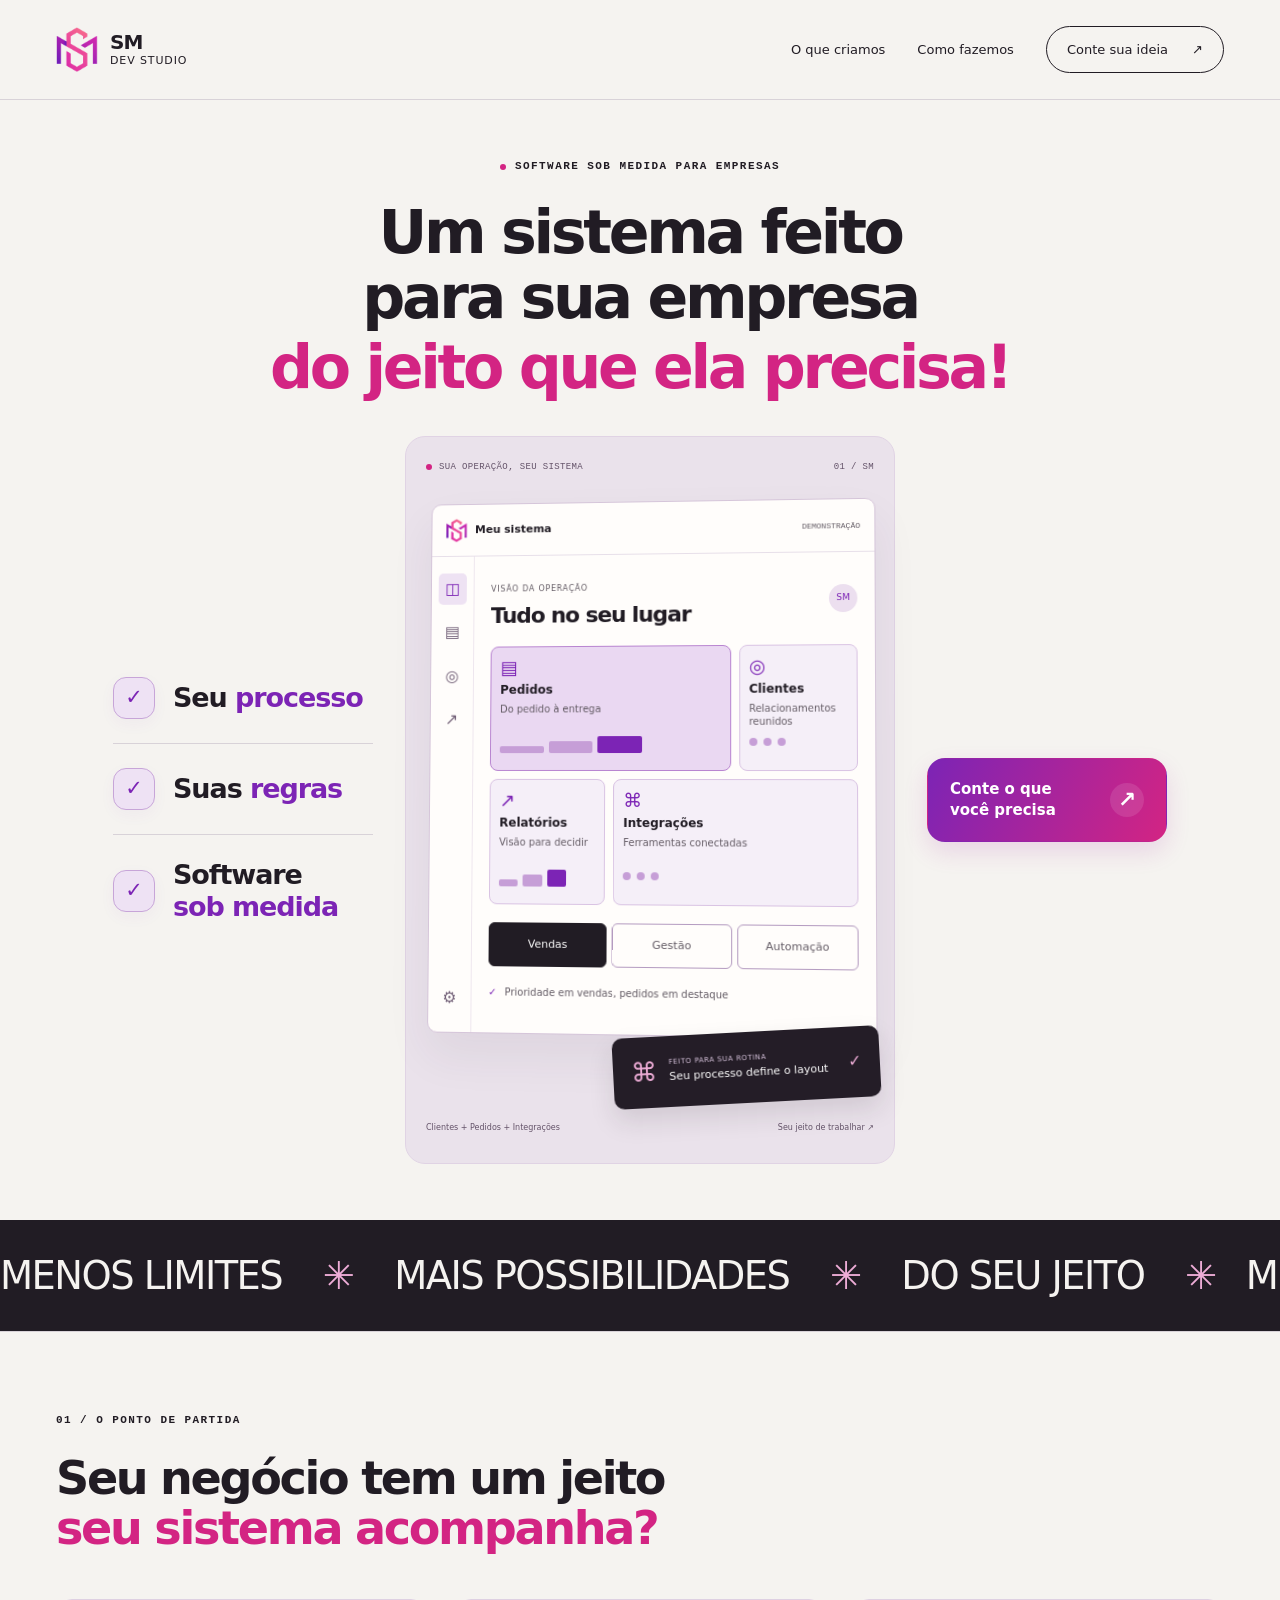
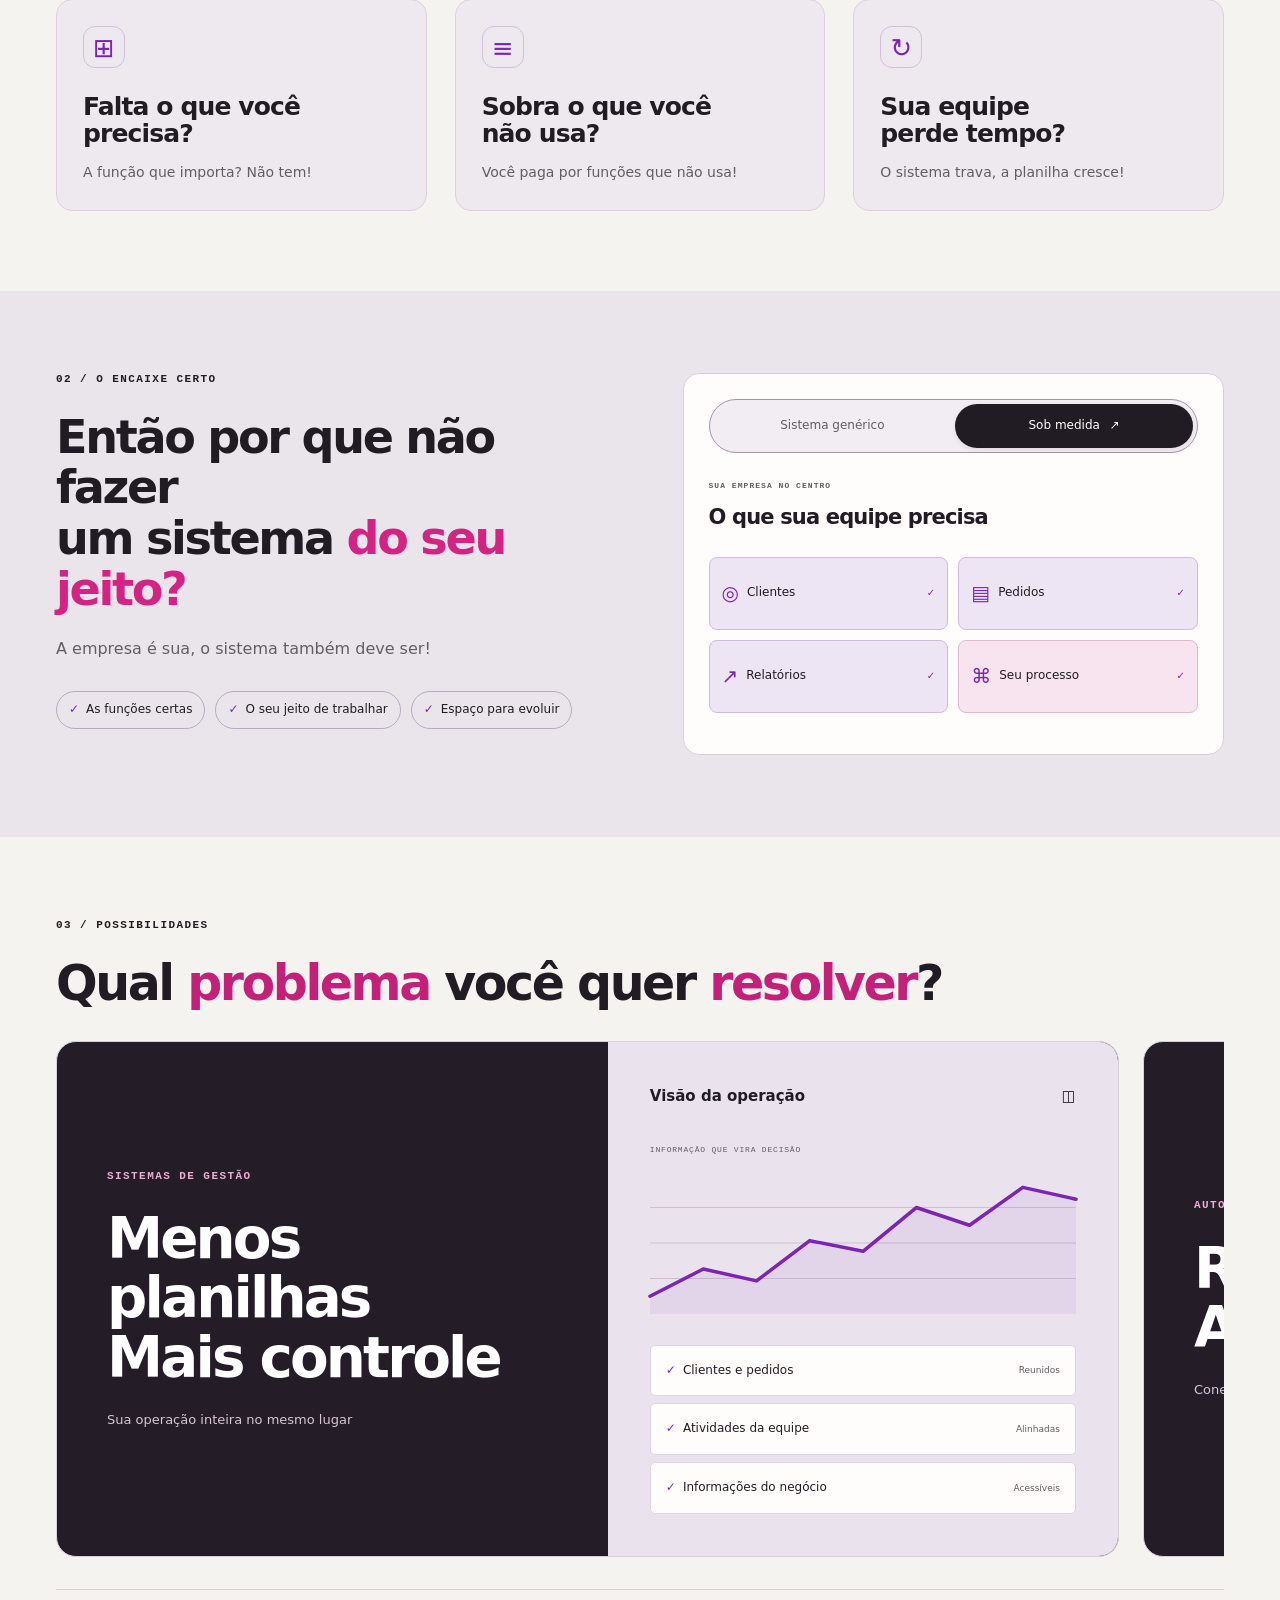
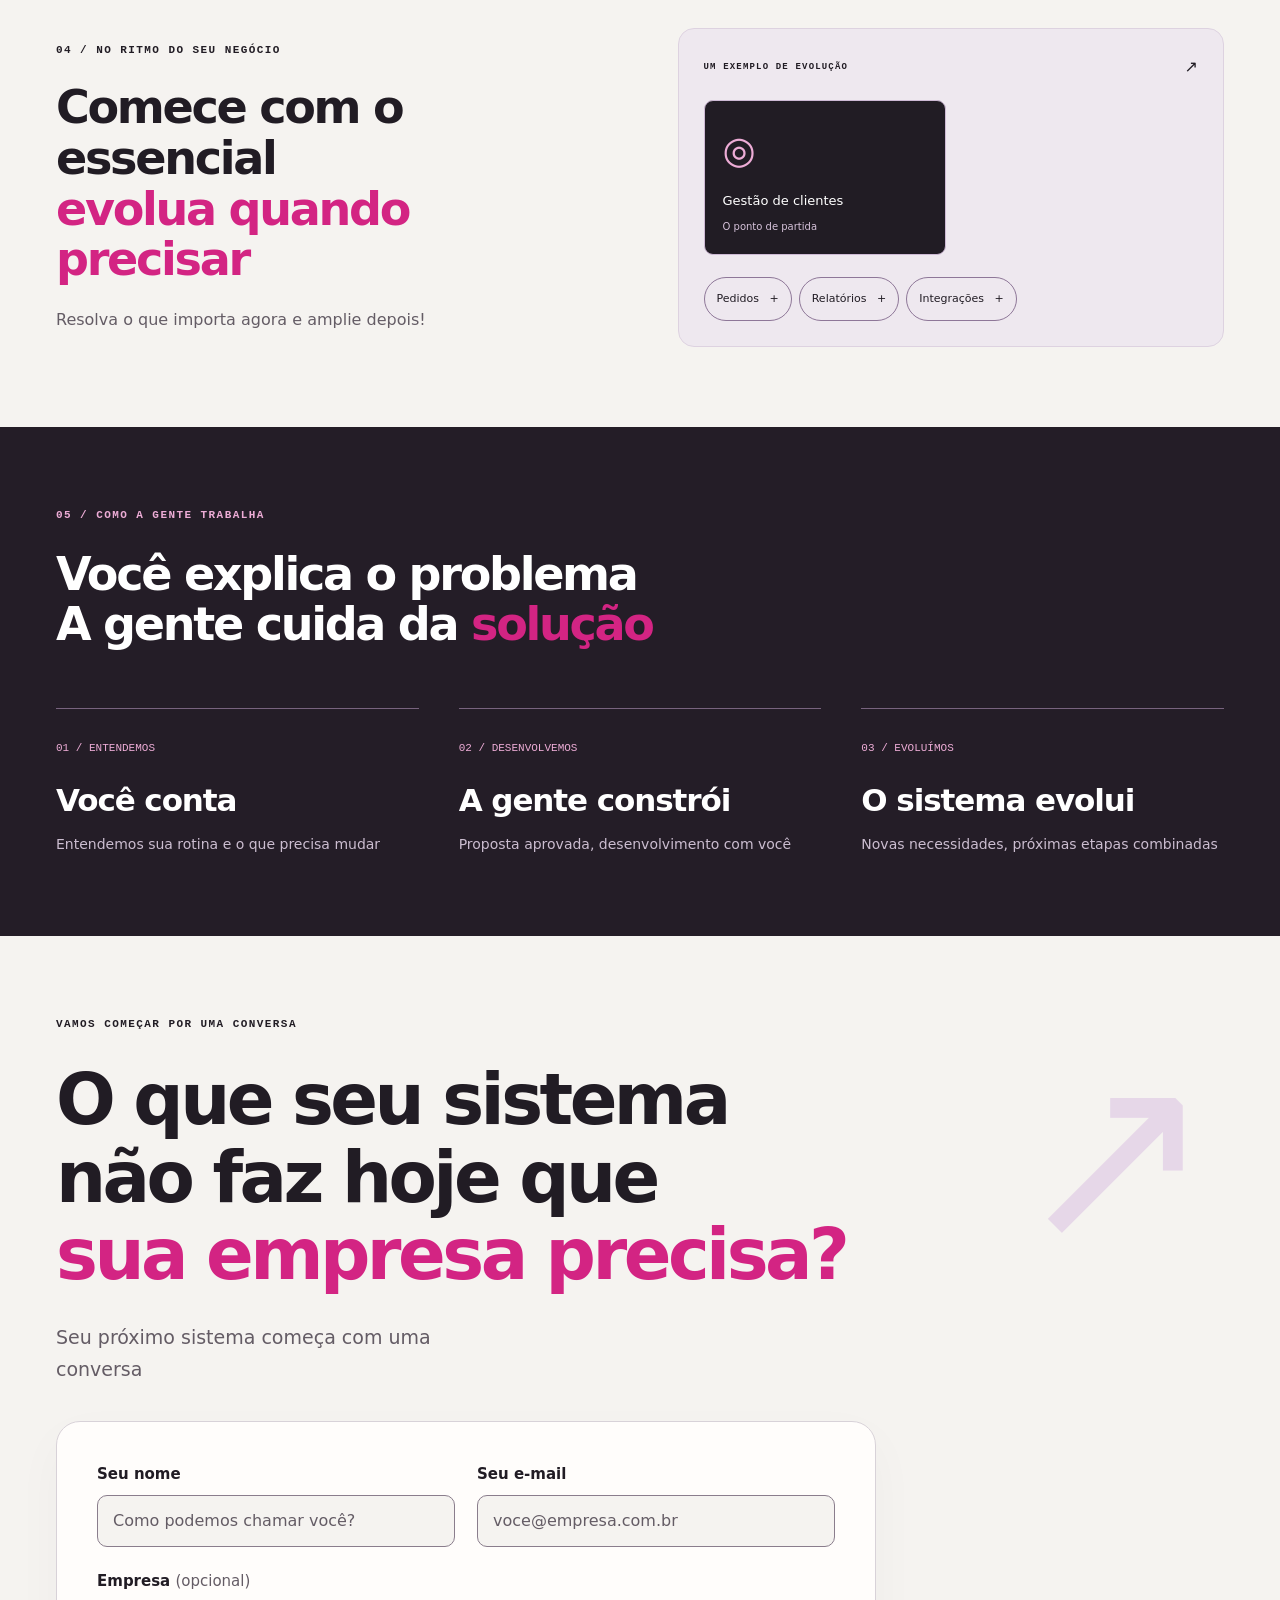
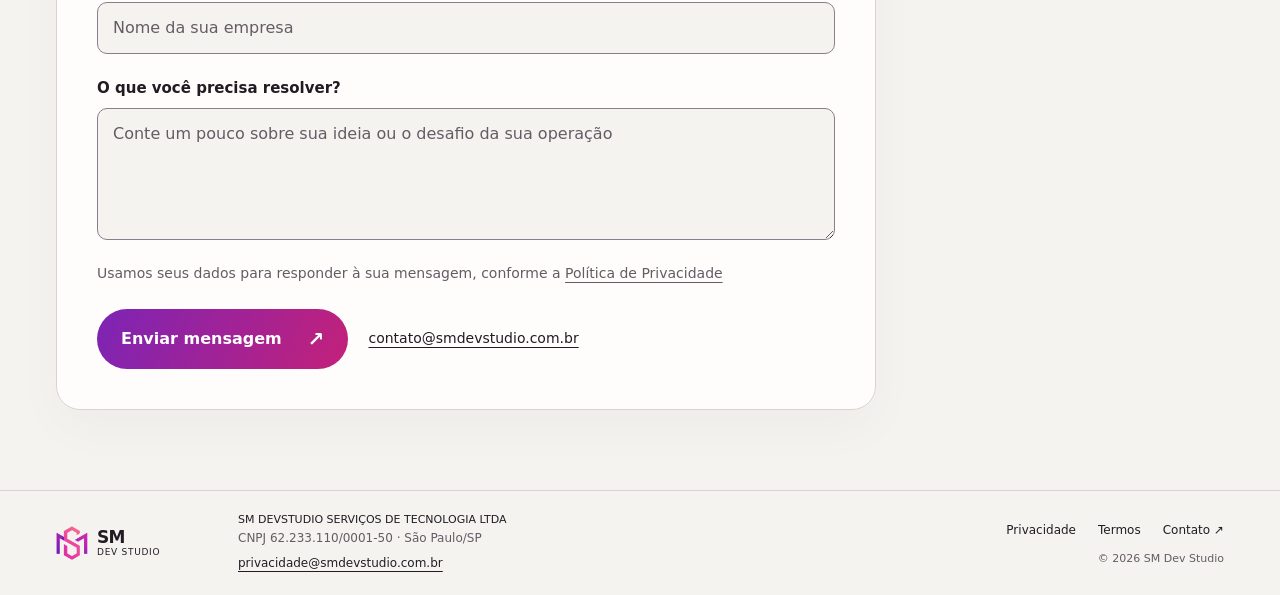
==== commit 08428a21: "chore: organizar fontes e operação do site" ====
--- a/index.html
+++ b/index.html
@@ -3,22 +3,34 @@
   <head>
     <meta charset="utf-8" />
     <meta name="viewport" content="width=device-width,initial-scale=1" />
-    <title>Software pensado para o seu negócio · SM Dev Studio</title>
+    <title>Software sob medida para empresas · SM Dev Studio</title>
     <meta
       name="description"
-      content="Software sob medida para simplificar sua operação. Design e desenvolvimento que começam pelas pessoas e pelo seu negócio."
+      content="Sistemas personalizados, plataformas web e automações feitos para a realidade da sua empresa. Conte o que você precisa à SM Dev Studio."
     />
     <meta name="theme-color" content="#f5f3f0" />
-    <link rel="icon" href="assets/logo-sm.png" />
+    <meta property="og:type" content="website" />
+    <meta property="og:locale" content="pt_BR" />
+    <meta
+      property="og:title"
+      content="Um sistema feito para sua empresa. SM Dev Studio"
+    />
+    <meta
+      property="og:description"
+      content="Software sob medida, integrações e automações pensados para o jeito que sua empresa trabalha."
+    />
+    <meta property="og:site_name" content="SM Dev Studio" />
+    <meta name="twitter:card" content="summary" />
+    <link rel="icon" href="assets/logo-sm-web.webp" />
     <link rel="stylesheet" href="styles.css" />
     <script defer src="script.js"></script>
   </head>
-  <body>
+  <body class="home">
     <a class="skip" href="#conteudo">Pular para o conteúdo</a>
     <header class="shell">
       <a class="brand" href="index.html" aria-label="SM Dev Studio · início"
-        ><img src="assets/logo-sm.png" width="48" height="52" alt="" /><span
-          >SM<span class="brand-light">DEV STUDIO</span></span
+        ><img src="assets/logo-sm-web.webp" width="48" height="52" alt="" /><span
+          >SM <span class="brand-light">DEV STUDIO</span></span
         ></a
       ><button
         class="menu-toggle"
@@ -33,315 +45,479 @@
         ><a href="index.html#processo">Como fazemos</a
         ><a
           class="nav-contact"
-          href="https://wa.me/5511990102690"
-          target="_blank"
-          rel="noopener noreferrer"
-          >Vamos conversar <span>↗</span></a
+          href="index.html#contato"
+          >Conte sua ideia <span aria-hidden="true">↗</span></a
         >
       </nav>
     </header>
+    <div class="scroll-progress" aria-hidden="true"></div>
     <main id="conteudo">
-      <section class="hero shell">
-        <div class="hero-top">
-          <p class="eyebrow"><span class="dot"></span> SOFTWARE SOB MEDIDA</p>
-          <button
-            class="motion-toggle"
-            type="button"
-            aria-pressed="false"
-            hidden
+      <section class="hero shell" aria-labelledby="hero-title">
+        <div class="hero-grid">
+          <div class="hero-copy">
+            <p class="eyebrow">
+              <span class="dot"></span> SOFTWARE SOB MEDIDA PARA EMPRESAS
+            </p>
+            <h1 id="hero-title">
+              Um sistema feito para sua empresa<em
+                >do jeito que ela precisa!</em
+              >
+            </h1>
+          </div>
+          <ul class="hero-checks">
+            <li>
+              <span aria-hidden="true">✓</span
+              ><strong>Seu <em>processo</em></strong>
+            </li>
+            <li>
+              <span aria-hidden="true">✓</span
+              ><strong>Suas <em>regras</em></strong>
+            </li>
+            <li>
+              <span aria-hidden="true">✓</span
+              ><strong>Software <br /><em>sob medida</em></strong>
+            </li>
+          </ul>
+          <div class="product-stage">
+            <div class="stage-label">
+              <span class="dot"></span> SUA OPERAÇÃO, SEU SISTEMA
+              <span>01 / SM</span>
+            </div>
+            <div class="dashboard">
+              <div class="dashboard-bar">
+                <span
+                  ><img
+                    src="assets/logo-sm-web.webp"
+                    width="22"
+                    height="24"
+                    alt=""
+                  />
+                  Meu sistema</span
+                ><span class="demo-badge">DEMONSTRAÇÃO</span>
+              </div>
+              <div class="dashboard-body">
+                <div class="dashboard-sidebar" aria-hidden="true">
+                  <span class="selected">◫</span><span>▤</span><span>◎</span
+                  ><span>↗</span><span class="sidebar-bottom">⚙</span>
+                </div>
+                <div class="dashboard-content">
+                  <div class="dashboard-heading">
+                    <div>
+                      <small>VISÃO DA OPERAÇÃO</small>
+                      <h2>Tudo no seu lugar</h2>
+                    </div>
+                    <span class="avatar">SM</span>
+                  </div>
+                  <div
+                    class="adaptive-grid"
+                    data-layout="sales"
+                    aria-label="Módulos de exemplo que se adaptam à operação"
+                  >
+                    <div class="adaptive-module clients">
+                      <span>◎</span><strong>Clientes</strong
+                      ><small>Relacionamentos reunidos</small>
+                      <div class="module-dots" aria-hidden="true">
+                        <i></i><i></i><i></i>
+                      </div>
+                    </div>
+                    <div class="adaptive-module orders">
+                      <span>▤</span><strong>Pedidos</strong
+                      ><small>Do pedido à entrega</small>
+                      <div class="module-bars" aria-hidden="true">
+                        <i></i><i></i><i></i>
+                      </div>
+                    </div>
+                    <div class="adaptive-module reports">
+                      <span>↗</span><strong>Relatórios</strong
+                      ><small>Visão para decidir</small>
+                      <div class="module-bars" aria-hidden="true">
+                        <i></i><i></i><i></i>
+                      </div>
+                    </div>
+                    <div class="adaptive-module integrations">
+                      <span>⌘</span><strong>Integrações</strong
+                      ><small>Ferramentas conectadas</small>
+                      <div class="module-dots" aria-hidden="true">
+                        <i></i><i></i><i></i>
+                      </div>
+                    </div>
+                  </div>
+                  <div
+                    class="profile-controls"
+                    aria-label="Exemplos de operação"
+                    hidden
+                  >
+                    <button
+                      type="button"
+                      data-profile="sales"
+                      aria-pressed="true"
+                    >
+                      Vendas</button
+                    ><button
+                      type="button"
+                      data-profile="management"
+                      aria-pressed="false"
+                    >
+                      Gestão</button
+                    ><button
+                      type="button"
+                      data-profile="automation"
+                      aria-pressed="false"
+                    >
+                      Automação
+                    </button>
+                  </div>
+                  <div class="dashboard-note">
+                    <span>✓</span> Prioridade em vendas, pedidos em destaque
+                  </div>
+                </div>
+              </div>
+            </div>
+            <div class="module-float">
+              <span class="module-icon">⌘</span>
+              <div>
+                <small>FEITO PARA SUA ROTINA</small
+                ><strong>Seu processo define o layout</strong>
+              </div>
+              <span class="float-check">✓</span>
+            </div>
+            <div class="stage-footer">
+              <span>Clientes + Pedidos + Integrações</span
+              ><span>Seu jeito de trabalhar ↗</span>
+            </div>
+          </div>
+          <a
+            class="cta"
+            href="index.html#contato"
+            >Conte o que você precisa <span aria-hidden="true">↗</span></a
           >
-            <span aria-hidden="true"></span>Pausar animações
-          </button>
-        </div>
-        <div class="hero-grid">
-          <div>
-            <h1>
-              Seu próximo<br />salto não cabe<br />num
-              <span class="outlined">molde.</span
-              ><span class="pink-dot">●</span>
-            </h1>
-            <p class="intro">
-              Criamos software a partir da sua operação.<br />Para sua equipe
-              trabalhar melhor e seu negócio ir além.
-            </p>
-            <a
-              class="cta"
-              href="https://wa.me/5511990102690?text=Ol%C3%A1!%20Quero%20conversar%20sobre%20um%20software%20para%20minha%20empresa."
-              target="_blank"
-              rel="noopener noreferrer"
-              >Vamos desenhar sua solução <span>↗</span></a
+        </div>
+      </section>
+      <div class="statement-strip" aria-hidden="true">
+        <div>
+          <span
+            >MENOS LIMITES <b>✳</b> MAIS POSSIBILIDADES <b>✳</b> DO SEU JEITO
+            <b>✳</b></span
+          ><span
+            >MENOS LIMITES <b>✳</b> MAIS POSSIBILIDADES <b>✳</b> DO SEU JEITO
+            <b>✳</b></span
+          >
+        </div>
+      </div>
+      <section class="pain-section section shell" aria-labelledby="pain-title">
+        <div class="section-heading">
+          <p class="eyebrow">01 / O PONTO DE PARTIDA</p>
+          <h2 id="pain-title">
+            Seu negócio tem um jeito<br /><em>seu sistema acompanha?</em>
+          </h2>
+        </div>
+        <div class="pain-grid">
+          <article>
+            <span class="line-icon" aria-hidden="true">⊞</span>
+            <h3>Falta o que você precisa?</h3>
+            <p>A função que importa? Não tem!</p>
+          </article>
+          <article>
+            <span class="line-icon" aria-hidden="true">≡</span>
+            <h3>Sobra o que você não usa?</h3>
+            <p>Você paga por funções que não usa!</p>
+          </article>
+          <article>
+            <span class="line-icon" aria-hidden="true">↻</span>
+            <h3>Sua equipe perde tempo?</h3>
+            <p>O sistema trava, a planilha cresce!</p>
+          </article>
+        </div>
+      </section>
+      <section id="diferencial" class="solution-section section">
+        <div class="shell solution-grid">
+          <div class="section-heading">
+            <p class="eyebrow">02 / O ENCAIXE CERTO</p>
+            <h2>
+              Então por que não fazer<br />um sistema <em>do seu jeito?</em>
+            </h2>
+            <p>A empresa é sua, o sistema também deve ser!</p>
+            <ul class="benefits">
+              <li>As funções certas</li>
+              <li>O seu jeito de trabalhar</li>
+              <li>Espaço para evoluir</li>
+            </ul>
+          </div>
+          <div class="comparison" data-mode="custom">
+            <div
+              class="segmented"
+              aria-label="Comparar exemplos de sistemas"
+              hidden
             >
-            <p class="micro">Você traz o desafio. A gente começa ouvindo.</p>
-          </div>
-          <div
-            class="system-art"
-            role="img"
-            aria-label="Ilustração de tarefas, equipe e dados conectados em um fluxo personalizado"
-          >
-            <div class="art-top">
-              <span>DESENHADO PARA O SEU CONTEXTO</span
-              ><span class="signal"><i></i> CONECTADO</span>
-            </div>
-            <svg class="connections" viewBox="0 0 600 430" aria-hidden="true">
-              <defs>
-                <linearGradient id="line">
-                  <stop stop-color="#7727ca" />
-                  <stop offset="1" stop-color="#ee4f9a" />
-                </linearGradient>
-              </defs>
-              <g fill="none" stroke="url(#line)" stroke-width="1.4">
-                <path
-                  d="M60 90 H160 Q190 90 190 120 V195 Q190 220 220 220 H300"
-                />
-                <path d="M50 340 H165 Q190 340 190 315 V245 Q190 220 220 220" />
-                <path d="M300 220 H380 Q410 220 410 190 V100 H540" />
-                <path d="M300 220 H380 Q410 220 410 250 V340 H540" />
-                <path d="M300 40 V400" opacity=".25" />
-              </g>
-              <g class="pulses" fill="#ff69ac">
-                <circle cx="190" cy="120" r="4" />
-                <circle cx="410" cy="190" r="4" />
-                <circle cx="410" cy="310" r="4" />
-              </g>
-              <circle
-                class="orbit"
-                cx="300"
-                cy="220"
-                r="81"
-                fill="none"
-                stroke="#7d4cb0"
-                stroke-dasharray="2 12"
-              />
-              <circle
-                cx="300"
-                cy="220"
-                r="60"
-                fill="#25192f"
-                stroke="#d4529a"
-              />
-              <text
-                x="300"
-                y="216"
-                text-anchor="middle"
-                fill="#fff"
-                font-size="20"
-                font-family="system-ui"
-                font-weight="600"
-              >
-                seu jeito
-              </text>
-              <text
-                x="300"
-                y="239"
-                text-anchor="middle"
-                fill="#cba7d4"
-                font-size="10"
-                font-family="system-ui"
-                letter-spacing="2"
-              >
-                DE TRABALHAR
-              </text>
-            </svg>
-            <div class="node n1"><span>01</span> Sua equipe <b>↗</b></div>
-            <div class="node n2"><span>02</span> Seus processos <b>↗</b></div>
-            <div class="node n3"><span>03</span> Seus dados <b>↗</b></div>
-            <div class="node n4"><span>04</span> Suas decisões <b>↗</b></div>
-            <div class="art-bottom">
-              <span>MENOS ATRITO.</span><span>MAIS FLUIDEZ. ↗</span>
-            </div>
-          </div>
-        </div>
-        <div class="hero-foot">
-          <span>ESTRATÉGIA / DESIGN / DESENVOLVIMENTO</span
-          ><a href="#possibilidades">Explore as possibilidades ↓</a>
-        </div>
-      </section>
-      <div class="ticker" aria-hidden="true">
-        <div class="ticker-track">
-          <span
-            >MENOS RETRABALHO <b>✳</b> MAIS CONTROLE <b>✳</b> DO SEU JEITO
-            <b>✳</b> </span
-          ><span
-            >MENOS RETRABALHO <b>✳</b> MAIS CONTROLE <b>✳</b> DO SEU JEITO
-            <b>✳</b>
-          </span>
-        </div>
-      </div>
-      <section id="possibilidades" class="possibilities shell">
-        <div class="section-head">
-          <div>
-            <p class="eyebrow">O QUE PODE MUDAR</p>
-            <h2>Onde hoje tem atrito,<br />pode ter <em>fluidez.</em></h2>
-          </div>
-          <div class="carousel-controls">
-            <span id="slide-count" aria-live="polite">01 / 03</span
-            ><button class="prev" aria-label="Possibilidade anterior">←</button
-            ><button class="next" aria-label="Próxima possibilidade">→</button>
-          </div>
+              <button type="button" data-mode="generic" aria-pressed="false">
+                Sistema genérico</button
+              ><button type="button" data-mode="custom" aria-pressed="true">
+                Sob medida <span aria-hidden="true">↗</span>
+              </button>
+            </div>
+            <div class="comparison-heading">
+              <span class="eyebrow">SUA EMPRESA NO CENTRO</span
+              ><strong id="comparison-title">O que sua equipe precisa</strong>
+            </div>
+            <div class="compare-modules">
+              <div class="relevant"><span>◎</span>Clientes <b>✓</b></div>
+              <div class="extra" hidden><span>▧</span>Campanhas</div>
+              <div class="relevant"><span>▤</span>Pedidos <b>✓</b></div>
+              <div class="extra" hidden><span>◷</span>Reservas</div>
+              <div class="relevant"><span>↗</span>Relatórios <b>✓</b></div>
+              <div class="extra" hidden><span>◈</span>Catálogo</div>
+              <div class="custom-module">
+                <span>⌘</span>Seu processo <b>✓</b>
+              </div>
+            </div>
+
+
+          </div>
+        </div>
+      </section>
+      <section id="possibilidades" class="section shell">
+        <div class="section-heading">
+          <p class="eyebrow">03 / POSSIBILIDADES</p>
+          <h2>Qual <em>problema</em> você quer <em>resolver</em>?</h2>
         </div>
         <div
-          class="carousel"
+          class="showcase-grid"
+          id="solutions-carousel"
           role="region"
-          aria-roledescription="carrossel"
-          aria-label="Possibilidades de software"
+          aria-label="Exemplos de soluções"
           tabindex="0"
         >
-          <article class="slide" role="group" aria-label="1 de 3">
-            <div class="slide-copy">
-              <span class="slide-number">01 / OPERAÇÃO</span>
-              <h3>Menos planilhas.<br />Mais visão do todo.</h3>
-              <p>
-                Reúna informações, tarefas e decisões em um sistema que
-                acompanha o fluxo da sua equipe.
-              </p>
-              <span class="pill">Sistemas de gestão</span>
-            </div>
-            <div class="mini-ui" aria-hidden="true">
-              <div class="ui-top">Sua operação <span>●</span></div>
-              <div class="ui-tabs">
-                <span>Visão geral</span><span>Atividades</span
-                ><span>Equipe</span>
-              </div>
-              <div class="ui-row">
-                <i class="check">✓</i
-                ><span
-                  >Informações reunidas<small
-                    >Uma fonte para toda a equipe</small
-                  ></span
-                ><b>↗</b>
-              </div>
-              <div class="ui-row">
-                <i class="check">✓</i
-                ><span
-                  >Próximos passos claros<small
-                    >Cada tarefa no seu lugar</small
-                  ></span
-                ><b>↗</b>
-              </div>
-              <div class="ui-chart">
-                <i></i><i></i><i></i><i></i><i></i><i></i><i></i><i></i>
-              </div>
+          <article class="showcase-card">
+            <div class="showcase-visual operation-demo" aria-hidden="true">
+              <div class="visual-top">Visão da operação <span>◫</span></div>
+              <div class="motion-chart">
+                <span>INFORMAÇÃO QUE VIRA DECISÃO</span
+                ><svg viewBox="0 0 360 120" fill="none">
+                  <path class="chart-grid" d="M0 30H360M0 60H360M0 90H360" />
+                  <path
+                    class="chart-area"
+                    d="M0 105L45 82L90 92L135 58L180 67L225 30L270 45L315 13L360 23V120H0Z"
+                  />
+                  <path
+                    class="chart-line"
+                    pathLength="1"
+                    d="M0 105L45 82L90 92L135 58L180 67L225 30L270 45L315 13L360 23"
+                  />
+                </svg>
+              </div>
+              <div class="task-line">
+                <span class="task-check">✓</span> Clientes e pedidos
+                <small>Reunidos</small>
+              </div>
+              <div class="task-line">
+                <span class="task-check">✓</span> Atividades da equipe
+                <small>Alinhadas</small>
+              </div>
+              <div class="task-line">
+                <span class="task-check">✓</span> Informações do negócio
+                <small>Acessíveis</small>
+              </div>
+            </div>
+            <div class="showcase-copy">
+              <span class="eyebrow">SISTEMAS DE GESTÃO</span>
+              <h3>Menos planilhas<br />Mais controle</h3>
+              <p>Sua operação inteira no mesmo lugar</p>
             </div>
           </article>
-          <article class="slide" role="group" aria-label="2 de 3">
-            <div class="slide-copy">
-              <span class="slide-number">02 / EXPERIÊNCIA</span>
-              <h3>Fácil para quem usa.<br />Valioso para quem cria.</h3>
-              <p>
-                Transforme seu serviço em uma experiência digital que faz
-                sentido, da primeira tela à última ação.
-              </p>
-              <span class="pill">Plataformas e aplicações web</span>
-            </div>
-            <div class="experience-visual" aria-hidden="true">
-              <div class="device">
-                <span>Bom ter você aqui.</span
-                ><strong>O que vamos<br />resolver hoje?</strong>
-                <div class="device-option">Meu próximo passo <b>↗</b></div>
-                <div class="device-option">Tudo organizado <b>✓</b></div>
-                <div class="device-button">Continuar →</div>
-              </div>
-              <span class="floating-label">Pensado para pessoas.</span>
+          <article class="showcase-card">
+            <div class="showcase-visual automation-demo" aria-hidden="true">
+              <div class="automation-node">
+                ▤ <span>Pedido recebido</span><b>✓</b>
+              </div>
+              <div class="connector"></div>
+              <div class="automation-node branded">
+                <img
+                  src="assets/logo-sm-web.webp"
+                  width="25"
+                  height="27"
+                  alt=""
+                /><span>Dados integrados</span><b>✓</b>
+              </div>
+              <div class="connector"></div>
+              <div class="automation-node">
+                ↗ <span>Equipe notificada</span><b>✓</b>
+              </div>
+            </div>
+            <div class="showcase-copy">
+              <span class="eyebrow">AUTOMAÇÕES E INTEGRAÇÕES</span>
+              <h3>Repetitivo?<br />Automatize</h3>
+              <p>Conecte ferramentas, libere sua equipe</p>
             </div>
           </article>
-          <article class="slide" role="group" aria-label="3 de 3">
-            <div class="slide-copy">
-              <span class="slide-number">03 / INTEGRAÇÃO</span>
-              <h3>Suas ferramentas.<br />Na mesma conversa.</h3>
-              <p>
-                Conecte sistemas e automatize etapas repetitivas para sua equipe
-                focar no que exige atenção.
-              </p>
-              <span class="pill">Integrações e automações</span>
-            </div>
-            <div class="integration-visual" aria-hidden="true">
-              <span>Entrada</span><b>→</b
-              ><strong class="integration-brand"
-                ><img
-                  src="assets/logo-sm.png"
-                  width="56"
-                  height="61"
-                  alt="" /></strong
-              ><b>→</b><span>Próxima ação</span>
+          <article class="showcase-card">
+            <div class="showcase-visual platform-demo" aria-hidden="true">
+              <div class="portal">
+                <div class="portal-top">
+                  <span class="dot"></span> Seu portal <span>◎</span>
+                </div>
+                <strong>Uma experiência<br />com a sua cara</strong>
+                <div class="portal-options">
+                  <span>Meus serviços ↗</span><span>Solicitações ↗</span>
+                </div>
+                <div class="portal-action">Tudo em um só lugar →</div>
+              </div>
+            </div>
+            <div class="showcase-copy">
+              <span class="eyebrow">PLATAFORMAS E APLICAÇÕES WEB</span>
+              <h3>Sua ideia<br />Sua plataforma</h3>
+              <p>O que ainda não existe, a gente desenvolve</p>
             </div>
           </article>
         </div>
       </section>
-      <section id="processo" class="process-section">
+      <section class="modular-section section shell" id="evolucao">
+        <div class="modular-layout">
+          <div class="section-heading">
+            <p class="eyebrow">04 / NO RITMO DO SEU NEGÓCIO</p>
+            <h2>
+              Comece com o essencial<br /><em>evolua quando precisar</em>
+            </h2>
+            <p>Resolva o que importa agora e amplie depois!</p>
+          </div>
+          <div class="module-builder">
+            <div class="builder-heading">
+              <span class="eyebrow">UM EXEMPLO DE EVOLUÇÃO</span
+              ><span aria-hidden="true">↗</span>
+            </div>
+            <div class="bento">
+              <div class="bento-core">
+                <span>◎</span><strong>Gestão de clientes</strong
+                ><small>O ponto de partida</small>
+              </div>
+              <div class="bento-module" id="module-orders">
+                <span>▤</span><strong>Pedidos</strong>
+              </div>
+              <div class="bento-module" id="module-reports">
+                <span>↗</span><strong>Relatórios</strong>
+              </div>
+              <div class="bento-module wide" id="module-integrations">
+                <span>⌘</span><strong>Integrações e automações</strong>
+              </div>
+            </div>
+            <div class="module-controls" hidden>
+
+              <div>
+                <button
+                  type="button"
+                  data-module="orders"
+                  aria-pressed="true"
+                  aria-controls="module-orders"
+                >
+                  Pedidos <span>✓</span></button
+                ><button
+                  type="button"
+                  data-module="reports"
+                  aria-pressed="true"
+                  aria-controls="module-reports"
+                >
+                  Relatórios <span>✓</span></button
+                ><button
+                  type="button"
+                  data-module="integrations"
+                  aria-pressed="true"
+                  aria-controls="module-integrations"
+                >
+                  Integrações <span>✓</span>
+                </button>
+              </div>
+            </div>
+          </div>
+        </div>
+      </section>
+      <section id="processo" class="process-section section">
         <div class="shell">
-          <p class="eyebrow">SEM CAIXA-PRETA</p>
           <div class="process-intro">
-            <h2>Construído com você.<br />Em cada decisão.</h2>
-            <p>
-              Uma conversa direta. Um caminho visível.<br />Entregas que você
-              pode experimentar.
-            </p>
+            <div>
+              <p class="eyebrow">05 / COMO A GENTE TRABALHA</p>
+              <h2>Você explica o problema<br />A gente cuida da <em>solução</em></h2>
+            </div>
           </div>
           <div class="steps">
             <article>
-              <span>01 · IMERSÃO</span>
-              <h3>Antes do código,<br />o seu contexto.</h3>
-              <p>Entendemos onde a rotina trava e o que precisa mudar.</p>
+              <span>01 / ENTENDEMOS</span>
+              <h3>Você conta</h3>
+              <p>Entendemos sua rotina e o que precisa mudar</p>
             </article>
             <article>
-              <span>02 · CONSTRUÇÃO</span>
-              <h3>Você vê.<br />Testa. Participa.</h3>
-              <p>
-                Desenhamos e desenvolvemos em etapas, com espaço para ajustar.
-              </p>
+              <span>02 / DESENVOLVEMOS</span>
+              <h3>A gente constrói</h3>
+              <p>Proposta aprovada, desenvolvimento com você</p>
             </article>
             <article>
-              <span>03 · EVOLUÇÃO</span>
-              <h3>Pronto para usar.<br />Aberto a evoluir.</h3>
-              <p>O uso real orienta os próximos passos do produto.</p>
+              <span>03 / EVOLUÍMOS</span>
+              <h3>O sistema evolui</h3>
+              <p>Novas necessidades, próximas etapas combinadas</p>
             </article>
           </div>
         </div>
       </section>
-      <section class="contact shell" id="contato">
-        <p class="eyebrow">SEU DESAFIO É O PONTO DE PARTIDA</p>
+      <section class="contact section shell" id="contato">
+        <div class="contact-symbol" aria-hidden="true">↗</div>
+        <p class="eyebrow">VAMOS COMEÇAR POR UMA CONVERSA</p>
         <h2>
-          O que está segurando<br />o próximo passo<br /><em
-            >da sua empresa?</em
+          O que seu sistema<br />não faz hoje que<br /><em
+            >sua empresa precisa?</em
           >
         </h2>
-        <a
-          class="contact-link"
-          href="https://wa.me/5511990102690?text=Ol%C3%A1!%20Gostaria%20de%20conversar%20sobre%20um%20desafio%20da%20minha%20empresa."
-          target="_blank"
-          rel="noopener noreferrer"
-          >Conte para a gente <span>↗</span></a
-        >
-        <p class="micro">
-          Ao clicar, o WhatsApp, serviço da Meta, é aberto em nova aba. Veja
-          como tratamos seus dados na
-          <a href="privacidade.html">Política de Privacidade</a>.
+        <p class="contact-intro">
+          Seu próximo sistema começa com uma conversa
         </p>
+        <form class="contact-form" id="contact-form" action="/api/contact" method="post">
+          <div class="contact-fields">
+            <div class="contact-field">
+              <label for="contact-name">Seu nome</label>
+              <input id="contact-name" name="name" autocomplete="name" required minlength="2" maxlength="100" placeholder="Como podemos chamar você?" />
+            </div>
+            <div class="contact-field">
+              <label for="contact-email">Seu e-mail</label>
+              <input id="contact-email" name="email" type="email" autocomplete="email" required maxlength="254" placeholder="voce@empresa.com.br" />
+            </div>
+          </div>
+          <div class="contact-field">
+            <label for="contact-company">Empresa <span>(opcional)</span></label>
+            <input id="contact-company" name="company" autocomplete="organization" maxlength="120" placeholder="Nome da sua empresa" />
+          </div>
+          <div class="contact-field">
+            <label for="contact-message">O que você precisa resolver?</label>
+            <textarea id="contact-message" name="message" required minlength="10" maxlength="5000" rows="4" placeholder="Conte um pouco sobre sua ideia ou o desafio da sua operação"></textarea>
+          </div>
+          <div class="contact-trap" aria-hidden="true" inert>
+            <label for="contact-website">Deixe este campo vazio</label>
+            <input id="contact-website" name="website" tabindex="-1" autocomplete="off" />
+          </div>
+          <p class="contact-privacy">Usamos seus dados para responder à sua mensagem, conforme a <a href="privacidade.html">Política de Privacidade</a></p>
+          <div class="contact-actions">
+            <button class="cta contact-submit" type="submit">Enviar mensagem <span aria-hidden="true">↗</span></button>
+            <a class="contact-email" href="mailto:contato@smdevstudio.com.br">contato@smdevstudio.com.br</a>
+          </div>
+          <p class="contact-status" id="contact-status" role="status" aria-live="polite" aria-atomic="true" tabindex="-1"></p>
+          <noscript><p>Você também pode enviar pelo formulário sem JavaScript ou escrever diretamente para nosso e-mail</p></noscript>
+        </form>
       </section>
     </main>
     <footer class="shell">
       <a class="brand" href="index.html"
-        ><img
-          src="assets/logo-sm.png"
-          width="40"
-          height="43"
-          alt=""
-        /><span>SM<span class="brand-light">DEV STUDIO</span></span></a
+        ><img src="assets/logo-sm-web.webp" width="40" height="43" alt="" /><span
+          >SM <span class="brand-light">DEV STUDIO</span></span
+        ></a
       ><span class="copyright">© 2026 SM Dev Studio</span>
       <nav aria-label="Informações">
         <a href="privacidade.html">Privacidade</a
         ><a href="termos.html">Termos</a
         ><a
-          href="https://wa.me/5511990102690"
-          target="_blank"
-          rel="noopener noreferrer"
-          >WhatsApp ↗</a
+          href="index.html#contato"
+          >Contato ↗</a
         >
       </nav>
       <p class="company">
-        SM DEVSTUDIO SERVIÇOS DE TECNOLOGIA LTDA · CNPJ 62.233.110/0001-50 ·
-        São Paulo/SP · Contato:
-        <a href="mailto:privacidade@smdevstudio.com.br"
+        <strong>SM DEVSTUDIO SERVIÇOS DE TECNOLOGIA LTDA</strong
+        ><span>CNPJ 62.233.110/0001-50 · São Paulo/SP</span
+        ><a href="mailto:privacidade@smdevstudio.com.br"
           >privacidade@smdevstudio.com.br</a
         >
       </p>
--- a/styles.css
+++ b/styles.css
@@ -5,43 +5,90 @@
   --pink: #d32483;
   --purple: #7c24b5;
   --line: #d8d2d8;
-  /* Bordas de controles precisam de 3:1 sobre o papel; --line é só separador. */
   --control-line: #8a7d8c;
+  --surface: #fffdfb;
+  --lavender: #eae5eb;
+  --radius: 16px;
+}
+/* Contato: componentes nativos, com as cores e o movimento da marca */
+.contact-form {
+  max-width: 820px;
+  margin-top: 36px;
+  padding: clamp(20px, 4vw, 40px);
+  background: var(--surface);
+  border: 1px solid var(--line);
+  border-radius: 24px;
+  box-shadow: 0 18px 50px #211c2408;
+}
+.contact-fields { display: grid; grid-template-columns: 1fr 1fr; gap: 22px; }
+.contact-field { min-width: 0; margin-bottom: 22px; }
+.contact-field label { display: block; font-size: 15px; font-weight: 600; margin-bottom: 8px; }
+.contact-field label span { color: var(--muted); font-weight: 400; }
+.contact-field input, .contact-field textarea {
+  display: block; width: 100%; min-width: 0; padding: 13px 15px;
+  font: inherit; font-size: 16px; line-height: 1.5;
+  color: var(--ink); background: var(--paper);
+  border: 1px solid var(--control-line); border-radius: 10px;
+  transition: border-color .2s, box-shadow .2s;
+}
+.contact-field textarea { resize: vertical; min-height: 132px; }
+.contact-field input::placeholder, .contact-field textarea::placeholder { color: var(--muted); opacity: 1; }
+.contact-field input:focus, .contact-field textarea:focus { outline: 2px solid var(--purple); outline-offset: 3px; border-color: var(--purple); }
+.contact-trap { position: absolute; width: 1px; height: 1px; overflow: hidden; clip-path: inset(50%); }
+.contact-privacy { color: var(--muted); font-size: 14px; line-height: 1.6; margin: 0 0 24px; }
+.contact-actions { display: flex; gap: 20px; align-items: center; flex-wrap: wrap; }
+.contact-form .contact-submit { margin: 0; border: 0; color: #fff; font: inherit; font-weight: 600; background: linear-gradient(115deg, #7c24b5, #c32179); }
+.contact-form .contact-submit:disabled { cursor: wait; opacity: .7; }
+.contact-email { font-size: 14px; overflow-wrap: anywhere; }
+.contact-status { margin: 0; font-size: 15px; line-height: 1.6; }
+.contact-status:not(:empty) { margin-top: 22px; padding: 14px 16px; border-radius: 10px; background: var(--lavender); }
+.contact-status[data-state="error"] { color: #8f2040; background: #fceaf0; }
+.contact-status[data-state="success"] { color: #24553d; background: #eaf4ed; }
+@media (max-width: 600px) {
+  .contact-fields { grid-template-columns: 1fr; gap: 0; }
+  .contact-form { border-radius: 18px; }
+  .contact-form .contact-submit { width: 100%; justify-content: space-between; }
+}
+@media (prefers-reduced-motion: reduce) {
+  .contact-field input, .contact-field textarea { transition: none; }
 }
 * {
   box-sizing: border-box;
 }
 html {
   scroll-behavior: smooth;
-  scroll-padding-top: 90px;
+  scroll-padding-top: 30px;
 }
 body {
-  margin: 0;
   background: var(--paper);
   color: var(--ink);
   font:
-    16px/1.6 system-ui,
+    16px/1.65 system-ui,
     -apple-system,
-    "Segoe UI",
+    Segoe UI,
     sans-serif;
+  margin: 0;
 }
 a {
   color: inherit;
-  text-underline-offset: 5px;
+  text-underline-offset: 4px;
 }
 button {
+  cursor: pointer;
   font: inherit;
-  cursor: pointer;
-}
-button,
-a {
+}
+a,
+button {
   -webkit-tap-highlight-color: transparent;
 }
-button:focus-visible,
 a:focus-visible,
-.carousel:focus-visible {
+button:focus-visible {
   outline: 3px solid var(--purple);
   outline-offset: 5px;
+}
+[hidden],
+button[hidden] {
+  display: none;
 }
 h1,
 h2,
@@ -52,72 +99,89 @@
 h1,
 h2,
 h3 {
-  line-height: 1.05;
-  letter-spacing: -0.055em;
   font-weight: 600;
+  letter-spacing: -0.05em;
+  line-height: 1.1;
+}
+h2 {
+  font-size: clamp(32px, 3.6vw, 49px);
+}
+h3 {
+  font-size: 24px;
+}
+em {
+  color: var(--pink);
+  font-style: normal;
 }
 .shell {
-  max-width: 1320px;
   margin: auto;
-  padding-inline: 44px;
+  max-width: 1360px;
+  padding-inline: 56px;
+}
+.section {
+  padding-block: 104px;
 }
 .skip {
+  background: #fff;
+  left: 16px;
+  padding: 15px;
   position: fixed;
-  top: -90px;
-  left: 15px;
-  background: white;
-  padding: 15px;
+  top: -100px;
   z-index: 100;
 }
 .skip:focus {
   top: 10px;
 }
 header {
-  display: flex;
-  align-items: center;
+  border-bottom: 1px solid var(--line);
+  gap: 30px;
   justify-content: space-between;
   min-height: 100px;
-  border-bottom: 1px solid var(--line);
-  gap: 30px;
+}
+.brand,
+header {
+  align-items: center;
+  display: flex;
 }
 .brand {
-  display: flex;
-  align-items: center;
+  font-size: 20px;
+  font-weight: 800;
   gap: 12px;
+  letter-spacing: -0.045em;
   text-decoration: none;
-  font-size: 19px;
-  font-weight: 800;
-  letter-spacing: -0.045em;
   white-space: nowrap;
 }
 .brand img {
+  height: 46px;
   object-fit: contain;
-  width: 48px;
-  height: 52px;
+  width: 42px;
 }
 .brand-light {
+  display: block;
+  font-size: 11px;
   font-weight: 450;
-  font-size: 13px;
-  letter-spacing: 0.04em;
-  display: block;
-  line-height: 1.2;
+  letter-spacing: 0.08em;
+  line-height: 1.3;
 }
 .brand > span {
   line-height: 1.2;
 }
 header nav {
-  display: flex;
   align-items: center;
-  gap: 34px;
+  display: flex;
   font-size: 13px;
+  gap: 32px;
 }
 header nav a {
   text-decoration: none;
+}
+header nav a:hover {
+  color: var(--purple);
 }
 .nav-contact {
   border: 1px solid var(--ink);
   border-radius: 100px;
-  padding: 11px 20px;
+  padding: 12px 20px;
 }
 .nav-contact span {
   margin-left: 20px;
@@ -125,940 +189,2733 @@
 .menu-toggle {
   display: none;
 }
-.hero {
-  padding-top: 35px;
-}
-.hero-top {
-  display: flex;
-  flex-wrap: wrap;
-  justify-content: space-between;
+.eyebrow {
   align-items: center;
-  gap: 12px;
-  margin-bottom: 38px;
-}
-.motion-toggle:not([hidden]) {
-  display: inline-flex;
-  align-items: center;
-  gap: 8px;
-  min-height: 44px;
-  padding: 8px 16px;
-  background: transparent;
-  color: var(--ink);
-  border: 1px solid var(--control-line);
-  border-radius: 100px;
-  font-size: 12px;
-}
-.motion-toggle > span::before {
-  content: "❚❚";
-  font-size: 10px;
-  letter-spacing: -0.1em;
-}
-.motion-toggle[aria-pressed="true"] {
-  background: var(--ink);
-  color: white;
-  border-color: var(--ink);
-}
-.motion-toggle[aria-pressed="true"] > span::before {
-  content: "▶";
-  letter-spacing: 0;
-}
-html[data-motion="paused"] *,
-html[data-motion="paused"] *::before,
-html[data-motion="paused"] *::after {
-  animation-play-state: paused !important;
-}
-.eyebrow {
+  display: flex;
   font:
-    600 11px/1.5 ui-monospace,
+    600 10px/1.6 ui-monospace,
     monospace;
-  letter-spacing: 0.14em;
-  display: flex;
-  align-items: center;
   gap: 9px;
+  letter-spacing: 0.13em;
 }
 .dot {
-  width: 6px;
-  height: 6px;
   background: var(--pink);
   border-radius: 50%;
-}
-
+  display: inline-block;
+  flex: none;
+  height: 6px;
+  width: 6px;
+}
+.hero {
+  padding-top: 72px;
+}
 .hero-grid {
   display: grid;
-  grid-template-columns: 1.1fr 1fr;
+  gap: 44px;
+  grid-template-columns: 1.05fr 1fr;
+}
+.hero h1 {
+  font-size: clamp(44px, 4.7vw, 65px);
+  letter-spacing: -0.065em;
+  line-height: 1.055;
+  margin-top: 25px;
+}
+.hero h1 em {
+  display: inline-block;
+}
+.cta {
   align-items: center;
-  gap: 40px;
-}
-.hero h1 {
-  font-size: clamp(56px, 6.5vw, 88px);
-  line-height: 0.99;
-  letter-spacing: -0.065em;
-}
-.outlined {
-  color: var(--pink);
-}
-.pink-dot {
-  color: var(--pink);
-  font-size: 22px;
-  margin-left: 10px;
-  vertical-align: baseline;
-}
-.intro {
-  font-size: 16px;
-  color: var(--muted);
+  background: var(--ink);
+  border-radius: 100px;
+  color: #fff;
+  display: inline-flex;
+  font-size: 14px;
+  font-weight: 550;
+  gap: 26px;
+  justify-content: space-between;
   margin-top: 28px;
-  max-width: 475px;
-}
-.cta {
-  display: inline-flex;
-  align-items: center;
-  gap: 30px;
-  background: var(--ink);
-  color: white;
-  border-radius: 100px;
-  padding: 16px 23px;
+  padding: 17px 24px;
   text-decoration: none;
-  font-size: 13px;
-  font-weight: 550;
-  margin-top: 28px;
+  transition:
+    background 0.2s,
+    transform 0.2s;
 }
 .cta:hover {
   background: var(--purple);
-}
-.micro {
+  transform: translateY(-2px);
+}
+.cta span {
+  font-size: 20px;
+  line-height: 1;
+}
+.product-stage {
+  background: #eae2eb;
+  border: 1px solid #e0d3e4;
+  border-radius: 20px;
+  min-width: 0;
+  padding: 28px 24px 40px;
+  position: relative;
+}
+.stage-label {
+  align-items: center;
+  color: #645369;
+  display: flex;
+  font:
+    9px/1.5 ui-monospace,
+    monospace;
+  gap: 7px;
+  letter-spacing: 0.04em;
+}
+.stage-label > span:last-child {
+  margin-left: auto;
+}
+.dashboard {
+  background: #fffdfb;
+  border: 1px solid #d5c5d9;
+  border-radius: 10px;
+  box-shadow: 0 22px 45px #3c244c12;
+  margin-top: 25px;
+  overflow: hidden;
+  transform: perspective(1200px) rotateY(-4deg) rotateX(2deg);
+}
+.dashboard-bar {
+  align-items: center;
+  border-bottom: 1px solid #e7dfe9;
+  display: flex;
   font-size: 11px;
+  gap: 10px;
+  justify-content: space-between;
+  padding: 14px;
+}
+.dashboard-bar > span:first-child {
+  align-items: center;
+  display: flex;
+  font-weight: 650;
+  gap: 8px;
+}
+.demo-badge {
   color: var(--muted);
-  margin-top: 15px;
-}
-.hero-foot {
-  display: flex;
+  font:
+    8px ui-monospace,
+    monospace;
+}
+.dashboard-body {
+  display: flex;
+}
+.dashboard-sidebar {
+  align-items: center;
+  border-right: 1px solid #eee6ee;
+  color: #746279;
+  display: flex;
+  flex: none;
+  flex-direction: column;
+  font-size: 16px;
+  gap: 12px;
+  padding: 17px 0;
+  width: 44px;
+}
+.dashboard-sidebar > span {
+  padding: 3px 7px;
+}
+.dashboard-sidebar .selected {
+  background: #eee2f3;
+  border-radius: 5px;
+  color: var(--purple);
+}
+.sidebar-bottom {
+  margin-top: auto;
+}
+.dashboard-content {
+  flex: 1;
+  min-width: 0;
+  padding: 22px 17px;
+}
+.dashboard-heading {
+  align-items: center;
+  display: flex;
+  gap: 8px;
   justify-content: space-between;
+}
+.dashboard-heading small {
+  color: var(--muted);
+  font-size: 8px;
+  letter-spacing: 0.1em;
+}
+.dashboard-heading h2 {
+  font-size: 22px;
+  letter-spacing: -0.05em;
+  margin-top: 5px;
+}
+.avatar {
+  background: #ecdfef;
+  border-radius: 50%;
+  color: var(--purple);
+  display: grid;
+  font-size: 9px;
+  height: 28px;
+  place-items: center;
+  width: 28px;
+}
+.dashboard-note {
+  color: var(--muted);
+  font-size: 8px;
+  margin-top: 18px;
+}
+.dashboard-note > span {
+  color: var(--purple);
+  margin-right: 5px;
+}
+.module-float {
+  align-items: center;
+  background: #241d27;
+  border-radius: 10px;
+  box-shadow: 0 12px 26px #241d2720;
+  color: #fff;
+  display: flex;
+  gap: 12px;
+  margin: -2px -6px 0 auto;
+  max-width: 100%;
+  padding: 14px 18px;
+  position: relative;
+  transform: rotate(-3deg);
+  width: max-content;
+}
+.module-icon {
+  color: #edacd6;
+  font-size: 26px;
+}
+.module-float small {
+  color: #d9c5de;
+  display: block;
+  font-size: 7px;
+  letter-spacing: 0.08em;
+}
+.module-float strong {
+  display: block;
+  font-size: 12px;
+  font-weight: 500;
+}
+.float-check {
+  color: #edacd6;
+  padding-left: 8px;
+}
+.stage-footer {
+  color: #645369;
+  display: flex;
+  font-size: 8px;
+  gap: 10px;
+  justify-content: space-between;
+  margin-top: 25px;
+}
+.section-heading > .eyebrow {
+  margin-bottom: 23px;
+}
+.section-heading > p:not(.eyebrow) {
+  color: var(--muted);
+  font-size: 16px;
+  margin-top: 22px;
+  max-width: 480px;
+}
+.pain-section {
+  border-top: 1px solid var(--line);
+}
+.pain-grid {
+  display: grid;
+  gap: 28px;
+  grid-template-columns: repeat(3, 1fr);
+  margin-top: 45px;
+}
+.pain-grid article {
+  border-top: 1px solid var(--control-line);
+  padding-top: 23px;
+}
+.line-icon {
+  border: 1px solid #d5bfdc;
+  border-radius: 12px;
+  color: var(--purple);
+  display: grid;
+  font-size: 26px;
+  height: 42px;
+  margin-bottom: 25px;
+  place-items: center;
+  width: 42px;
+}
+.pain-grid h3 {
+  font-size: 22px;
+  letter-spacing: -0.035em;
+}
+.pain-grid p {
+  color: var(--muted);
+  margin-top: 13px;
+  max-width: 330px;
+}
+.solution-section {
+  background: #eae5eb;
+}
+.solution-grid {
+  align-items: center;
+  display: grid;
+  gap: 85px;
+  grid-template-columns: 1fr 1fr;
+}
+.benefits {
+  list-style: none;
+  margin: 28px 0;
+  padding: 0;
+}
+.benefits li {
+  font-size: 14px;
+  margin-top: 12px;
+}
+.benefits li:before {
+  color: var(--purple);
+  content: "✓";
+  margin-right: 12px;
+}
+.comparison {
+  background: var(--surface);
+  border: 1px solid #d9cddd;
+  border-radius: 16px;
+  padding: 25px;
+}
+.segmented {
+  background: #f2edf3;
+  border: 1px solid #a593ac;
+  border-radius: 100px;
+  display: flex;
+  gap: 4px;
+  padding: 4px;
+}
+.segmented button {
+  background: none;
+  border: 0;
+  border-radius: 100px;
+  color: var(--muted);
+  flex: 1;
+  font-size: 12px;
+  min-height: 44px;
+  padding: 8px;
+}
+.segmented button[aria-pressed="true"] {
+  background: var(--ink);
+  box-shadow: 0 2px 5px #211c2415;
+  color: #fff;
+}
+.segmented button span {
+  margin-left: 6px;
+}
+.comparison-heading {
+  margin-block: 27px 22px;
+}
+.comparison-heading .eyebrow {
+  color: var(--muted);
+  font-size: 8px;
+}
+.comparison-heading strong {
+  display: block;
+  font-size: 21px;
+  font-weight: 550;
+  letter-spacing: -0.04em;
+  margin-top: 7px;
+}
+.compare-modules {
+  align-content: start;
+  display: grid;
+  gap: 10px;
+  grid-template-columns: 1fr 1fr;
+  min-height: 172px;
+}
+.compare-modules > div {
+  align-items: center;
+  background: #eee5f4;
+  border: 1px solid #d2badd;
+  border-radius: 8px;
+  display: flex;
+  font-size: 12px;
+  gap: 8px;
+  padding: 19px 12px;
+}
+.compare-modules > div[hidden] {
+  display: none;
+}
+.compare-modules > div > span {
+  color: var(--purple);
+  font-size: 20px;
+}
+.compare-modules > div > b {
+  color: var(--purple);
+  font-size: 10px;
+  margin-left: auto;
+}
+.compare-modules .custom-module {
+  background: #f7e4ee;
+  border-color: #debad0;
+}
+.comparison[data-mode="generic"] .relevant {
+  background: #f5f2f5;
+  border-color: #ddd5e0;
+}
+.comparison[data-mode="generic"] .relevant b {
+  visibility: hidden;
+}
+.compare-modules .extra {
+  background: #f6f4f6;
+  border-color: #dfd8e2;
+  color: var(--muted);
+}
+.showcase-grid {
+  display: grid;
   gap: 20px;
+  grid-template-columns: repeat(3, 1fr);
+  margin-top: 42px;
+}
+.showcase-card {
+  background: var(--surface);
+  border: 1px solid var(--line);
+  border-radius: 14px;
+  overflow: hidden;
+}
+.showcase-visual {
+  background: #eae3ed;
+  border-bottom: 1px solid var(--line);
+  display: flex;
+  flex-direction: column;
+  height: 240px;
+  justify-content: center;
+  padding: 27px 22px;
+}
+.showcase-copy {
+  padding: 28px;
+}
+.showcase-copy .eyebrow {
+  color: var(--purple);
+  font-size: 8px;
+}
+.showcase-copy h3 {
+  font-size: 27px;
+  margin-top: 16px;
+}
+.showcase-copy p {
+  color: var(--muted);
+  font-size: 14px;
+  margin-top: 16px;
+}
+.visual-top {
+  display: flex;
+  font-size: 12px;
+  font-weight: 600;
+  justify-content: space-between;
+  margin-bottom: 13px;
+}
+.task-line {
+  align-items: center;
+  background: #fffdfb;
+  border: 1px solid #ded4e2;
+  border-radius: 5px;
+  display: flex;
+  font-size: 9px;
+  gap: 7px;
+  margin-top: 7px;
+  padding: 14px 10px;
+}
+.task-line small {
+  color: var(--muted);
+  font-size: 7px;
+  margin-left: auto;
+}
+.task-check {
+  color: var(--purple);
+}
+.automation-demo {
+  align-items: center;
+  background: #eee5eb;
+}
+.automation-node {
+  align-items: center;
+  background: #fffdfb;
+  border: 1px solid #d9c9df;
+  border-radius: 8px;
+  color: var(--purple);
+  display: flex;
+  font-size: 11px;
+  gap: 10px;
+  padding: 11px 14px;
+  width: 90%;
+}
+.automation-node span {
+  color: var(--ink);
+  font-size: 10px;
+}
+.automation-node b {
+  font-size: 10px;
+  margin-left: auto;
+}
+.automation-node.branded {
+  border-color: #b997c8;
+}
+.connector {
+  border-left: 1px dashed var(--purple);
+  height: 17px;
+}
+.platform-demo {
+  background: #e5dbe8;
+  padding: 27px 35px;
+}
+.portal {
+  background: #fffdfb;
+  border: 1px solid #cebad5;
+  border-radius: 9px;
+  box-shadow: 0 8px 20px #241d2708;
+  padding: 15px 18px;
+  transform: rotate(-3deg);
+}
+.portal-top {
+  align-items: center;
+  display: flex;
+  font-size: 8px;
+  gap: 6px;
+}
+.portal-top > span:last-child {
+  color: var(--purple);
+  margin-left: auto;
+}
+.portal > strong {
+  display: block;
+  font-size: 20px;
+  letter-spacing: -0.04em;
+  line-height: 1.2;
+  margin-block: 16px;
+}
+.portal-options {
+  display: flex;
+  font-size: 7px;
+  gap: 5px;
+}
+.portal-options span {
+  background: #eee5f4;
+  border-radius: 4px;
+  padding: 7px;
+}
+.portal-action {
+  background: var(--ink);
+  border-radius: 5px;
+  color: #fff;
+  font-size: 8px;
+  margin-top: 10px;
+  padding: 9px;
+  text-align: center;
+}
+.modular-section {
+  padding-top: 25px;
+}
+.modular-layout {
+  align-items: center;
   border-top: 1px solid var(--line);
-  margin-top: 65px;
-  padding-block: 22px;
+  display: grid;
+  gap: 75px;
+  grid-template-columns: 1fr 1fr;
+  padding-top: 80px;
+}
+.module-builder {
+  background: #eee8ef;
+  border: 1px solid #ddd2e0;
+  border-radius: 16px;
+  padding: 25px;
+}
+.builder-heading {
+  align-items: center;
+  display: flex;
+  justify-content: space-between;
+  margin-bottom: 20px;
+}
+.builder-heading > .eyebrow {
+  font-size: 9px;
+}
+.bento {
+  display: grid;
+  gap: 10px;
+  grid-template-columns: 1fr 1fr;
+}
+.bento > div {
+  border: 1px solid #cdb9d4;
+  border-radius: 9px;
+  display: flex;
+  flex-direction: column;
+  gap: 8px;
+  min-height: 105px;
+  padding: 18px;
+}
+.bento > div[hidden] {
+  display: none;
+}
+.bento-core {
+  background: var(--ink);
+  color: #fff;
+  grid-row: span 2;
+  justify-content: center;
+}
+.bento strong {
+  font-size: 13px;
+  font-weight: 500;
+}
+.bento small {
+  color: #d6c2da;
+  font-size: 10px;
+}
+.bento span {
+  color: var(--purple);
+  font-size: 26px;
+}
+.bento-core > span {
+  color: #edacd6;
+  font-size: 38px;
+}
+.bento-module {
+  background: #fffdfb;
+}
+.bento .wide {
+  align-items: center;
+  flex-direction: row;
+  gap: 16px;
+  grid-column: 1/-1;
+  min-height: 70px;
+}
+.module-controls {
+  margin-top: 22px;
+}
+.module-controls p {
+  color: var(--muted);
+  font-size: 11px;
+  margin-bottom: 9px;
+}
+.module-controls > div {
+  display: flex;
+  flex-wrap: wrap;
+  gap: 7px;
+}
+.module-controls button {
+  background: transparent;
+  border: 1px solid #8e7798;
+  border-radius: 100px;
+  color: var(--ink);
+  font-size: 11px;
+  min-height: 44px;
+  padding: 10px 12px;
+}
+.module-controls button span {
+  margin-left: 7px;
+}
+.module-controls button[aria-pressed="true"] {
+  background: #fdfafd;
+  border-color: var(--purple);
+  color: var(--purple);
+}
+.process-section {
+  background: #241d27;
+  color: #fff;
+}
+.process-intro {
+  align-items: end;
+  display: flex;
+  gap: 40px;
+  justify-content: space-between;
+}
+.process-intro .eyebrow {
+  color: #edacd6;
+  margin-bottom: 24px;
+}
+.process-intro > p {
+  color: #cbbdd0;
+  font-size: 14px;
+}
+.steps {
+  display: grid;
+  gap: 40px;
+  grid-template-columns: repeat(3, 1fr);
+  margin-top: 58px;
+}
+.steps article {
+  border-top: 1px solid #78637e;
+  padding-top: 24px;
+}
+.steps span {
+  color: #edacd6;
   font:
     11px ui-monospace,
     monospace;
-  letter-spacing: 0.08em;
-}
-.hero-foot a {
+}
+.steps h3 {
+  font-size: 24px;
+  letter-spacing: -0.035em;
+  margin-top: 24px;
+}
+.steps p {
+  color: #cbbdd0;
+  font-size: 14px;
+  margin-top: 16px;
+}
+.contact {
+  overflow: hidden;
+  position: relative;
+}
+.contact .eyebrow {
+  margin-bottom: 28px;
+}
+.contact h2 {
+  font-size: clamp(40px, 5.5vw, 75px);
+  max-width: 880px;
+}
+.contact-intro {
+  color: var(--muted);
+  font-size: 16px;
+  margin-top: 28px;
+  max-width: 420px;
+}
+.contact-symbol {
+  color: #e6d7e8;
+  font-size: 240px;
+  line-height: 1;
+  position: absolute;
+  right: 65px;
+  top: 100px;
+  z-index: -1;
+}
+footer {
+  align-items: center;
+  border-top: 1px solid var(--line);
+  display: flex;
+  flex-wrap: wrap;
+  gap: 30px;
+  justify-content: space-between;
+  padding-bottom: 35px;
+  padding-top: 30px;
+}
+.copyright {
+  color: var(--muted);
+  font-size: 11px;
+}
+.company {
+  color: var(--muted);
+  font-size: 12px;
+  width: 100%;
+}
+.company a {
+  color: var(--ink);
+  overflow-wrap: anywhere;
+  text-decoration: underline;
+}
+footer nav {
+  display: flex;
+  font-size: 12px;
+  gap: 20px;
+}
+footer a {
   text-decoration: none;
 }
-.system-art {
-  position: relative;
-  aspect-ratio: 1.18;
-  background: #201923;
-  border-radius: 3px;
+.legal {
+  max-width: 850px;
+  padding-bottom: 75px;
+  padding-top: 45px;
+}
+.legal > a {
+  font-size: 13px;
+}
+.legal .eyebrow {
+  margin-bottom: 20px;
+  margin-top: 40px;
+}
+.legal h1 {
+  font-size: 64px;
+}
+.legal-date {
+  color: var(--muted);
+  font-size: 12px;
+  margin-top: 15px;
+}
+.legal h2 {
+  font-size: 26px;
+  margin-top: 40px;
+}
+.legal p:not(.eyebrow) {
+  color: var(--muted);
+  margin-top: 15px;
+}
+.legal a {
+  overflow-wrap: anywhere;
+}
+.legal ul {
+  color: var(--muted);
+  margin: 15px 0 0;
+  padding-left: 22px;
+}
+.legal li + li {
+  margin-top: 8px;
+}
+@keyframes module-enter {
+  0% {
+    opacity: 0.3;
+    transform: translateY(8px);
+  }
+  to {
+    opacity: 1;
+    transform: translateY(0);
+  }
+}
+.bento-module:not([hidden]),
+.compare-modules > div:not([hidden]) {
+  animation: module-enter 0.3s ease-out;
+}
+.module-float {
+  animation: module-enter 0.6s ease-out;
+}
+.reveal-in {
+  animation: module-enter 0.5s ease-out both;
+}
+@media (min-width: 1600px) {
+  .hero {
+    padding-top: 95px;
+  }
+}
+@media (max-width: 1100px) {
+  .shell {
+    padding-inline: 32px;
+  }
+  .hero-grid {
+    gap: 28px;
+  }
+  .hero h1 {
+    font-size: 49px;
+  }
+  .product-stage {
+    padding: 22px 16px 28px;
+  }
+  .dashboard-content {
+    padding: 18px 11px;
+  }
+  .dashboard-heading h2 {
+    font-size: 19px;
+  }
+  .modular-layout,
+  .solution-grid {
+    gap: 40px;
+  }
+  .showcase-copy {
+    padding: 24px 20px;
+  }
+  .showcase-copy h3 {
+    font-size: 24px;
+  }
+  .showcase-visual {
+    padding: 22px 14px;
+  }
+  .task-line small {
+    display: none;
+  }
+  .stage-footer {
+    font-size: 7px;
+  }
+}
+@media (max-width: 850px) {
+  .hero-grid {
+    grid-template-columns: 1fr;
+  }
+  .hero-copy {
+    max-width: 620px;
+  }
+  .hero h1 {
+    font-size: 64px;
+  }
+  .hero h1 em br {
+    display: none;
+  }
+  .product-stage {
+    justify-self: center;
+    margin-top: 15px;
+    max-width: 570px;
+    padding: 28px;
+    width: 100%;
+  }
+  .hero {
+    padding-top: 45px;
+  }
+  .modular-layout,
+  .solution-grid {
+    gap: 38px;
+    grid-template-columns: 1fr;
+  }
+  .comparison,
+  .module-builder {
+    max-width: 590px;
+    width: 100%;
+  }
+  .section {
+    padding-block: 75px;
+  }
+  .pain-grid {
+    gap: 22px;
+  }
+  .pain-grid h3 {
+    font-size: 20px;
+  }
+  .showcase-grid {
+    grid-template-columns: 1fr;
+  }
+  .showcase-card {
+    display: grid;
+    grid-template-columns: 1fr 1fr;
+  }
+  .showcase-visual {
+    border-bottom: 0;
+    border-right: 1px solid var(--line);
+    height: 100%;
+    min-height: 245px;
+    padding: 25px;
+  }
+  .showcase-copy {
+    padding: 30px;
+  }
+  .showcase-copy h3 {
+    font-size: 27px;
+  }
+  .modular-section {
+    padding-top: 0;
+  }
+  .modular-layout {
+    padding-top: 65px;
+  }
+  .process-intro {
+    display: block;
+  }
+  .process-intro > p {
+    margin-top: 24px;
+  }
+  .steps {
+    gap: 25px;
+  }
+  .steps h3 {
+    font-size: 22px;
+  }
+  .contact-symbol {
+    font-size: 190px;
+    right: 30px;
+    top: 80px;
+  }
+}
+@media (max-width: 700px) {
+  .shell {
+    padding-inline: 22px;
+  }
+  header {
+    flex-wrap: wrap;
+    gap: 12px;
+    min-height: 85px;
+    padding-block: 14px;
+  }
+  .brand {
+    font-size: 18px;
+  }
+  .brand img {
+    height: 40px;
+    width: 36px;
+  }
+  .brand-light {
+    font-size: 10px;
+  }
+  .menu-toggle:not([hidden]) {
+    background: transparent;
+    border: 1px solid var(--control-line);
+    border-radius: 50px;
+    display: block;
+    font-size: 12px;
+    min-height: 44px;
+    padding: 10px 15px;
+  }
+  header nav {
+    flex-wrap: wrap;
+    font-size: 12px;
+    gap: 15px;
+    padding-block: 10px;
+    width: 100%;
+  }
+  header nav[data-collapsed="true"] {
+    display: none;
+  }
+  header nav > a {
+    align-items: center;
+    display: flex;
+    min-height: 44px;
+  }
+  .nav-contact {
+    padding: 9px 14px;
+  }
+  .hero {
+    padding-top: 36px;
+  }
+  .hero h1 {
+    font-size: clamp(39px, 8.6vw, 60px);
+    margin-top: 22px;
+  }
+  .hero .eyebrow {
+    font-size: 9px;
+    letter-spacing: 0.07em;
+  }
+  .hero-grid {
+    gap: 28px;
+  }
+  .cta {
+    font-size: 13px;
+    gap: 20px;
+    padding: 16px 20px;
+  }
+  .product-stage {
+    padding: 21px 15px 23px;
+  }
+  .stage-label {
+    font-size: 8px;
+  }
+  .dashboard {
+    margin-top: 18px;
+    transform: none;
+  }
+  .dashboard-content {
+    padding: 16px 12px;
+  }
+  .dashboard-heading h2 {
+    font-size: 20px;
+  }
+  .dashboard-sidebar {
+    width: 35px;
+  }
+  .dashboard-bar {
+    padding: 12px;
+  }
+  .dashboard-note {
+    font-size: 7px;
+  }
+  .module-float {
+    margin-top: 0;
+    padding: 11px 14px;
+  }
+  .stage-footer {
+    font-size: 7px;
+  }
+  .section {
+    padding-block: 60px;
+  }
+  .section-heading > .eyebrow {
+    margin-bottom: 19px;
+  }
+  .section-heading > p:not(.eyebrow) {
+    font-size: 15px;
+  }
+  .pain-grid {
+    gap: 28px;
+    grid-template-columns: 1fr;
+    margin-top: 32px;
+  }
+  .pain-grid article {
+    display: grid;
+    gap: 10px 17px;
+    grid-template-columns: 42px 1fr;
+  }
+  .line-icon {
+    grid-row: span 2;
+    margin: 0;
+  }
+  .pain-grid h3 {
+    align-self: center;
+    font-size: 21px;
+  }
+  .pain-grid p {
+    grid-column: 2;
+    margin: 0;
+    max-width: none;
+  }
+  .comparison {
+    padding: 20px;
+  }
+  .compare-modules > div {
+    font-size: 11px;
+    padding: 18px 10px;
+  }
+  .comparison-heading strong {
+    font-size: 20px;
+  }
+  .showcase-grid {
+    gap: 24px;
+    margin-top: 32px;
+  }
+  .showcase-card {
+    display: block;
+  }
+  .showcase-visual {
+    border-bottom: 1px solid var(--line);
+    border-right: 0;
+    height: 235px;
+    min-height: 0;
+    padding-inline: 30px;
+  }
+  .showcase-copy {
+    padding: 25px;
+  }
+  .task-line {
+    font-size: 10px;
+  }
+  .task-line small {
+    display: block;
+  }
+  .showcase-copy h3 {
+    font-size: 29px;
+  }
+  .modular-section {
+    padding-top: 0;
+  }
+  .modular-layout {
+    padding-top: 50px;
+  }
+  .module-builder {
+    padding: 20px;
+  }
+  .bento > div {
+    padding: 15px;
+  }
+  .module-controls button {
+    font-size: 10px;
+    padding: 10px;
+  }
+  .steps {
+    gap: 35px;
+    grid-template-columns: 1fr;
+    margin-top: 38px;
+  }
+  .steps h3 {
+    font-size: 25px;
+    margin-top: 18px;
+  }
+  .steps p {
+    max-width: 440px;
+  }
+  .contact h2 {
+    font-size: clamp(36px, 8.8vw, 55px);
+  }
+  .contact-symbol {
+    display: none;
+  }
+  .contact-intro {
+    font-size: 15px;
+  }
+  .contact .eyebrow {
+    font-size: 9px;
+  }
+  footer {
+    align-items: start;
+    gap: 24px;
+  }
+  footer nav {
+    gap: 25px;
+    width: 100%;
+  }
+  footer nav a {
+    align-items: center;
+    display: flex;
+    min-height: 44px;
+  }
+  .company {
+    font-size: 11px;
+  }
+  .legal h1 {
+    font-size: 40px;
+  }
+  .legal h2 {
+    font-size: 25px;
+  }
+  .legal p {
+    font-size: 14px;
+  }
+}
+@media (max-width: 360px) {
+  .shell {
+    padding-inline: 18px;
+  }
+  .hero h1 {
+    font-size: 38px;
+  }
+  .stage-label > span:last-child {
+    display: none;
+  }
+  .product-stage {
+    padding-inline: 10px;
+  }
+  .dashboard-sidebar {
+    display: none;
+  }
+  .stage-footer {
+    flex-direction: column;
+    gap: 4px;
+  }
+  .demo-badge {
+    font-size: 7px;
+  }
+  .bento strong,
+  .segmented button {
+    font-size: 11px;
+  }
+  .compare-modules > div {
+    font-size: 10px;
+    gap: 5px;
+  }
+  .compare-modules > div > span {
+    font-size: 16px;
+  }
+  .module-controls > div {
+    gap: 5px;
+  }
+  .module-controls button {
+    padding: 8px;
+  }
+  .eyebrow {
+    font-size: 9px;
+  }
+}
+@media (prefers-reduced-motion: reduce) {
+  html {
+    scroll-behavior: auto;
+  }
+  *,
+  :after,
+  :before {
+    animation: none !important;
+    scroll-behavior: auto !important;
+    transition: none !important;
+  }
+}
+.scroll-progress {
+  background: var(--pink);
+  height: 3px;
+  inset: 0 0 auto;
+  pointer-events: none;
+  position: fixed;
+  transform: scaleX(var(--scroll-progress, 0));
+  transform-origin: left;
+  z-index: 50;
+}
+.statement-strip {
+  background: var(--ink);
+  color: var(--paper);
   overflow: hidden;
-  color: white;
-  background-image:
-    radial-gradient(ellipse at 90% 10%, #68304c85, transparent 60%),
-    radial-gradient(ellipse at 0 100%, #68359975, transparent 65%);
-}
-.art-top,
-.art-bottom {
-  position: absolute;
-  left: 24px;
-  right: 24px;
-  display: flex;
-  justify-content: space-between;
-  font:
-    10px ui-monospace,
-    monospace;
-  letter-spacing: 0.08em;
-  color: #d2b9d3;
-  z-index: 1;
-}
-.art-top {
-  top: 25px;
-}
-.art-bottom {
-  bottom: 22px;
-}
-.signal {
-  display: flex;
-  align-items: center;
-  gap: 6px;
-}
-.signal i {
-  width: 4px;
-  height: 4px;
-  border-radius: 50%;
-  background: #ff85bc;
-}
-.connections {
-  position: absolute;
-  inset: 0;
-  width: 100%;
-  height: 100%;
-}
-.node {
-  position: absolute;
-  background: #342737;
-  border: 1px solid #674568;
-  display: flex;
-  align-items: center;
+  padding: 24px 0;
+}
+.statement-strip > div {
+  display: flex;
+  width: max-content;
+}
+.statement-strip span {
+  font-size: clamp(25px, 3vw, 45px);
+  font-weight: 500;
+  letter-spacing: -0.04em;
+  white-space: nowrap;
+}
+.statement-strip b {
+  color: #edacd6;
+  font-weight: 400;
+  margin-inline: 30px;
+}
+.pain-grid article {
+  background: #eee8ef;
+  border: 1px solid #ded0e2;
+  border-radius: 16px;
+  padding: 26px;
+  transition:
+    transform 0.35s,
+    box-shadow 0.35s,
+    border-color 0.35s;
+}
+.pain-grid h3 {
+  font-size: 25px;
+  max-width: 230px;
+}
+.pain-grid p {
+  font-size: 14px;
+}
+.pain-grid article:hover {
+  border-color: #ba8fcd;
+  box-shadow: 0 18px 40px #4423540d;
+  transform: translateY(-8px);
+}
+.pain-grid article:hover .line-icon {
+  transform: rotate(-12deg) scale(1.1);
+}
+.line-icon {
+  transition: transform 0.35s;
+}
+.section {
+  padding-block: 80px;
+}
+.benefits {
+  display: flex;
+  flex-wrap: wrap;
   gap: 10px;
-  padding: 12px;
-  font-size: 11px;
-  box-shadow: 0 15px 35px #0002;
-}
-.node span {
-  font:
-    10px ui-monospace,
-    monospace;
-  color: #df8abf;
-}
-.node b {
-  font-weight: 400;
-  color: #f882bd;
-}
-.n1 {
-  left: 6%;
-  top: 19%;
-}
-.n2 {
-  right: 4%;
-  top: 21%;
-}
-.n3 {
-  left: 4%;
-  bottom: 19%;
-}
-.n4 {
-  right: 6%;
-  bottom: 19%;
-}
-.orbit {
-  transform-origin: 300px 220px;
-  animation: orbit 36s linear infinite;
-}
-.pulses {
-  animation: glow 3s ease-in-out infinite;
-}
-.n1,
-.n4 {
-  animation: float 6s ease-in-out infinite;
-}
-.n2,
-.n3 {
-  animation: float 6s -3s ease-in-out infinite;
-}
-@keyframes orbit {
-  to {
-    transform: rotate(360deg);
-  }
-}
-@keyframes float {
-  50% {
-    transform: translateY(-7px);
-  }
-}
-@keyframes glow {
-  50% {
-    opacity: 0.25;
-  }
-}
-.ticker {
-  background: #e8dce9;
-  overflow: hidden;
-  border-block: 1px solid #dbcbdc;
-  padding: 22px 0;
-}
-.ticker-track {
-  display: flex;
-  width: max-content;
-  animation: ticker 34s linear infinite;
-}
-.ticker-track span {
-  white-space: nowrap;
-  font-size: 26px;
-  font-weight: 500;
-  letter-spacing: -0.035em;
-}
-.ticker b {
-  color: var(--pink);
-  font-weight: 400;
-  padding-inline: 30px;
-}
-@keyframes ticker {
-  to {
-    transform: translateX(-50%);
-  }
-}
-.possibilities {
-  padding-top: 85px;
-  padding-bottom: 75px;
-}
-.section-head {
-  display: flex;
-  align-items: end;
-  justify-content: space-between;
-  gap: 25px;
-  margin-bottom: 35px;
-}
-.section-head .eyebrow {
-  margin-bottom: 20px;
-}
-h2 {
-  font-size: clamp(36px, 4.3vw, 56px);
-}
-h2 em {
-  font-style: normal;
-  color: var(--pink);
-}
-.carousel-controls {
-  display: flex;
-  align-items: center;
-  gap: 10px;
-}
-.carousel-controls > span {
+}
+.benefits li {
+  border: 1px solid #baa9c2;
+  border-radius: 50px;
+  font-size: 12px;
+  margin: 0;
+  padding: 8px 12px;
+}
+.benefits li:before {
+  margin-right: 7px;
+}
+#slide-count {
   font:
     11px ui-monospace,
     monospace;
-  margin-right: 15px;
+  margin-right: 12px;
+}
+.showcase-grid {
+  display: flex;
+  gap: 24px;
+  margin-top: 22px;
+  overflow-x: auto;
+  padding-bottom: 18px;
+  scroll-snap-type: x mandatory;
+  scrollbar-color: #baa9c2 transparent;
+  scrollbar-width: thin;
+}
+.showcase-grid:focus-visible {
+  outline: 3px solid var(--purple);
+  outline-offset: 6px;
+}
+.showcase-card {
+  background: #241d27;
+  border-radius: 20px;
+  color: #fff;
+  display: grid;
+  flex: 0 0 91%;
+  grid-template-columns: 1.08fr 1fr;
+  isolation: isolate;
+  min-height: 400px;
+  min-width: 0;
+  scroll-snap-align: start;
+}
+.showcase-visual {
+  border: 0;
+  color: var(--ink);
+  height: 100%;
+  min-height: 400px;
+  order: 2;
+  padding: 42px;
+}
+.showcase-copy {
+  align-self: center;
+  padding: 50px;
+}
+.showcase-copy .eyebrow {
+  color: #edacd6;
+  font-size: 10px;
+}
+.showcase-copy h3 {
+  font-size: clamp(38px, 4.4vw, 60px);
+  line-height: 1.05;
+  margin-top: 24px;
+}
+.showcase-copy p {
+  color: #d5c6d9;
+  font-size: 16px;
+  margin-top: 22px;
+  max-width: 260px;
+}
+.visual-top {
+  font-size: 15px;
+}
+.task-line {
+  font-size: 12px;
+  padding: 15px;
+}
+.task-line small {
+  font-size: 9px;
+}
+.motion-chart {
+  margin: 12px 0 15px;
+}
+.motion-chart > span {
   color: var(--muted);
-}
-.carousel-controls button {
-  width: 44px;
-  height: 44px;
-  background: none;
-  border: 1px solid var(--control-line);
+  font:
+    8px ui-monospace,
+    monospace;
+  letter-spacing: 0.1em;
+}
+.motion-chart svg {
+  height: auto;
+  margin-top: 12px;
+  overflow: visible;
+  width: 100%;
+}
+.chart-grid {
+  stroke: #cfbfd6;
+  stroke-width: 1;
+}
+.chart-area {
+  fill: #7c24b512;
+}
+.chart-line {
+  stroke: var(--purple);
+  stroke-dasharray: 1;
+  stroke-linecap: round;
+  stroke-linejoin: round;
+  stroke-width: 3;
+}
+.automation-node {
+  font-size: 19px;
+  padding: 18px;
+}
+.automation-node span {
+  font-size: 14px;
+}
+.automation-node b {
+  font-size: 15px;
+}
+.connector {
+  height: 38px;
+  position: relative;
+}
+.connector:after {
+  background: var(--pink);
+  border-radius: 5px;
+  content: "";
+  height: 9px;
+  left: -3px;
+  position: absolute;
+  top: 0;
+  width: 5px;
+}
+.portal {
+  align-self: center;
+  max-width: 330px;
+  padding: 28px;
+  width: 100%;
+}
+.portal-top {
+  font-size: 12px;
+}
+.portal > strong {
+  font-size: 33px;
+  margin-block: 28px;
+}
+.portal-options {
+  font-size: 10px;
+}
+.portal-options span {
+  padding: 12px;
+}
+.portal-action {
+  font-size: 12px;
+  padding: 13px;
+}
+.steps article {
+  position: relative;
+}
+.steps article:before {
+  background: #edacd6;
+  content: "";
+  height: 3px;
+  left: 0;
+  position: absolute;
+  top: -2px;
+  transform: scaleX(0);
+  transform-origin: left;
+  transition: transform 0.9s;
+  width: 100%;
+}
+.steps article.is-visible:before {
+  transform: scaleX(1);
+}
+.steps h3 {
+  font-size: 31px;
+}
+.contact-intro {
+  font-size: 19px;
+}
+.contact-symbol {
+  pointer-events: none;
+  z-index: 0;
+}
+.contact > :not(.contact-symbol) {
+  position: relative;
+}
+@keyframes studio-ticker {
+  to {
+    transform: translateX(-50%);
+  }
+}
+@keyframes studio-float {
+  0%,
+  to {
+    transform: translateY(0) rotate(-3deg);
+  }
+  50% {
+    transform: translateY(-9px) rotate(-1deg);
+  }
+}
+@keyframes studio-card {
+  0%,
+  65%,
+  to {
+    box-shadow: 0 0 0 transparent;
+    transform: translateY(0);
+  }
+  25%,
+  45% {
+    box-shadow: 0 8px 16px #7c24b51a;
+    transform: translateY(-5px);
+  }
+}
+@keyframes studio-chart {
+  0% {
+    stroke-dashoffset: 1;
+  }
+  45%,
+  85% {
+    stroke-dashoffset: 0;
+  }
+  to {
+    stroke-dashoffset: -1;
+  }
+}
+@keyframes studio-flow {
+  0% {
+    opacity: 0;
+    transform: translateY(0);
+  }
+  20% {
+    opacity: 1;
+  }
+  80% {
+    opacity: 1;
+  }
+  to {
+    opacity: 0;
+    transform: translateY(30px);
+  }
+}
+@keyframes studio-reveal {
+  0% {
+    opacity: 0.15;
+    transform: translateY(32px);
+  }
+  to {
+    opacity: 1;
+    transform: translateY(0);
+  }
+}
+.motion-ready .statement-strip > div {
+  animation: studio-ticker 32s linear infinite;
+}
+.motion-ready .module-float {
+  animation: studio-float 5s ease-in-out infinite;
+}
+.motion-ready .automation-node,
+.motion-ready .task-line {
+  animation: studio-card 5s ease-in-out infinite;
+}
+.motion-ready .automation-node.branded,
+.motion-ready .task-line:nth-child(3) {
+  animation-delay: 0.7s;
+}
+.motion-ready .automation-node:last-child,
+.motion-ready .task-line:nth-child(4) {
+  animation-delay: 1.4s;
+}
+.motion-ready .chart-line {
+  animation: studio-chart 6s ease-in-out infinite;
+}
+.motion-ready .connector:after {
+  animation: studio-flow 2s linear infinite;
+}
+.motion-ready .portal {
+  animation: studio-float 6s ease-in-out infinite;
+}
+.motion-ready .reveal-in {
+  animation: studio-reveal 0.75s cubic-bezier(0.2, 0.65, 0.2, 1) both;
+}
+.motion-ready [data-motion-region]:not(.is-visible) * {
+  animation-play-state: paused;
+}
+html[data-motion="paused"] *,
+html[data-motion="paused"] :after,
+html[data-motion="paused"] :before {
+  animation-play-state: paused !important;
+}
+html[data-motion="paused"] {
+  scroll-behavior: auto;
+}
+html[data-motion="paused"] .reveal-in {
+  animation: none;
+}
+html[data-motion="paused"] .scroll-progress {
+  display: none;
+}
+@media (max-width: 1000px) {
+  .showcase-copy {
+    padding: 32px;
+  }
+  .showcase-visual {
+    padding: 25px;
+  }
+  .showcase-copy h3 {
+    font-size: 43px;
+  }
+  .automation-node span {
+    font-size: 12px;
+  }
+  .pain-grid h3 {
+    font-size: 22px;
+  }
+}
+@media (max-width: 700px) {
+  .section {
+    padding-block: 58px;
+  }
+  .pain-grid article {
+    display: block;
+    padding: 22px;
+  }
+  .pain-grid .line-icon {
+    margin-bottom: 23px;
+  }
+  .pain-grid h3 {
+    font-size: 27px;
+    max-width: none;
+  }
+  .pain-grid p {
+    margin-top: 12px;
+  }
+  .showcase-card {
+    flex-basis: 94%;
+    grid-template-columns: 1fr;
+    min-height: 0;
+  }
+  .showcase-copy {
+    min-height: 240px;
+    padding: 29px;
+  }
+  .showcase-copy h3 {
+    font-size: 40px;
+    margin-top: 20px;
+  }
+  .showcase-copy p {
+    font-size: 14px;
+  }
+  .showcase-visual {
+    height: 310px;
+    min-height: 310px;
+    order: 2;
+    padding: 28px;
+  }
+  .showcase-grid {
+    gap: 14px;
+  }
+  .task-line {
+    font-size: 10px;
+    padding: 10px;
+  }
+  .task-line small {
+    font-size: 8px;
+  }
+  .motion-chart svg {
+    height: 88px;
+  }
+  .motion-chart {
+    margin-block: 5px;
+  }
+  .visual-top {
+    font-size: 12px;
+  }
+  .automation-node {
+    padding: 15px;
+  }
+  .automation-node span {
+    font-size: 12px;
+  }
+  .portal {
+    max-width: 260px;
+    padding: 20px;
+  }
+  .portal > strong {
+    font-size: 26px;
+    margin-block: 20px;
+  }
+  .portal-options {
+    font-size: 8px;
+  }
+  .portal-action {
+    font-size: 10px;
+  }
+  .modular-section {
+    padding-top: 0;
+  }
+  .contact-intro {
+    font-size: 17px;
+  }
+  .statement-strip {
+    padding-block: 19px;
+  }
+}
+@media (prefers-reduced-motion: reduce) {
+  .scroll-progress {
+    display: none;
+  }
+  .steps article:before {
+    transition: none;
+  }
+  .pain-grid article:hover {
+    transform: none;
+  }
+}
+.adaptive-grid {
+  display: grid;
+  gap: 8px;
+  grid-template-areas: "orders orders clients" "reports integrations integrations";
+  grid-template-columns: 1fr 1fr 1fr;
+  grid-template-rows: 108px 108px;
+  margin-block: 18px;
+}
+.adaptive-grid[data-layout="management"] {
+  grid-template-areas: "reports reports integrations" "clients orders orders";
+}
+.adaptive-grid[data-layout="automation"] {
+  grid-template-areas: "integrations integrations reports" "orders clients clients";
+}
+.adaptive-module {
+  background: #f5eff8;
+  border: 1px solid #d9c3e3;
+  border-radius: 8px;
+  min-width: 0;
+  overflow: hidden;
+  padding: 11px;
+  transform-origin: top left;
+}
+.adaptive-module.clients {
+  grid-area: clients;
+}
+.adaptive-module.orders {
+  grid-area: orders;
+}
+.adaptive-module.reports {
+  grid-area: reports;
+}
+.adaptive-module.integrations {
+  grid-area: integrations;
+}
+.adaptive-module > span {
+  color: var(--purple);
+  display: block;
+  font-size: 19px;
+  line-height: 1.2;
+}
+.adaptive-module strong {
+  display: block;
+  font-size: 10px;
+  margin-top: 5px;
+}
+.adaptive-module small {
+  color: var(--muted);
+  display: block;
+  font-size: 7px;
+  margin-top: 4px;
+  white-space: nowrap;
+}
+.adaptive-grid[data-layout="automation"] .integrations,
+.adaptive-grid[data-layout="management"] .reports,
+.adaptive-grid[data-layout="sales"] .orders {
+  background: #ead8f2;
+  border-color: #b884d0;
+}
+.module-bars {
+  align-items: end;
+  display: flex;
+  gap: 5px;
+  height: 17px;
+  margin-top: 7px;
+}
+.module-bars i {
+  background: #c69ed7;
+  border-radius: 2px;
+  height: 40%;
+  width: 20%;
+}
+.module-bars i:nth-child(2) {
+  height: 70%;
+}
+.module-bars i:last-child {
+  background: var(--purple);
+  height: 100%;
+}
+.module-dots {
+  display: flex;
+  gap: 6px;
+  margin-top: 9px;
+}
+.module-dots i {
+  background: #c69ed7;
   border-radius: 50%;
-  font-size: 20px;
-}
-.carousel-controls button:hover {
+  height: 8px;
+  width: 8px;
+}
+.profile-controls {
+  display: flex;
+  gap: 5px;
+}
+.profile-controls[hidden] {
+  display: none;
+}
+.profile-controls button {
+  background: transparent;
+  border: 1px solid #b49bc0;
+  border-radius: 6px;
+  color: var(--muted);
+  flex: 1;
+  font-size: 9px;
+  min-height: 36px;
+  min-width: 0;
+  padding: 7px 4px;
+}
+.profile-controls button[aria-pressed="true"] {
   background: var(--ink);
-  color: white;
-}
-.carousel {
-  display: flex;
-  overflow-x: auto;
-  scroll-snap-type: x mandatory;
+  border-color: var(--ink);
+  color: #fff;
+}
+.dashboard-note {
+  min-height: 24px;
+}
+.module-float strong {
+  font-size: 11px;
+}
+footer.shell {
+  align-items: center;
+  display: grid;
+  gap: 24px 40px;
+  grid-template-columns: 1fr auto;
+  padding-bottom: 28px;
+  padding-top: 36px;
+}
+footer .brand {
+  grid-column: 1;
+  grid-row: 1;
+}
+footer nav {
+  gap: 28px;
+  grid-column: 2;
+  grid-row: 1;
+}
+footer .copyright {
+  align-self: end;
+  grid-column: 2;
+  grid-row: 2;
+  text-align: right;
+  white-space: nowrap;
+}
+footer .company {
+  font-size: 11px;
+  grid-column: 1;
+  grid-row: 2;
+  line-height: 1.9;
+  max-width: 640px;
+  text-wrap: pretty;
+}
+footer nav a {
+  align-items: center;
+  display: flex;
+  min-height: 44px;
+}
+@media (max-width: 700px) {
+  .adaptive-grid {
+    gap: 6px;
+    grid-template-rows: 105px 105px;
+  }
+  .adaptive-module {
+    padding: 9px 6px;
+  }
+  .adaptive-module strong {
+    font-size: 9px;
+  }
+  .adaptive-module small {
+    font-size: 6px;
+  }
+  .profile-controls button {
+    min-height: 44px;
+  }
+  .dashboard-note {
+    font-size: 8px;
+  }
+  footer.shell {
+    gap: 20px;
+    grid-template-columns: 1fr;
+  }
+  footer .brand {
+    grid-row: 1;
+  }
+  footer nav {
+    flex-wrap: wrap;
+    gap: 24px;
+    grid-column: 1;
+    grid-row: 2;
+    width: auto;
+  }
+  footer .company {
+    grid-column: 1;
+    grid-row: 3;
+    max-width: 420px;
+  }
+  footer .copyright {
+    border-top: 1px solid var(--line);
+    grid-column: 1;
+    grid-row: 4;
+    padding-top: 20px;
+    text-align: left;
+    width: 100%;
+  }
+}
+footer .company strong,
+footer .company > span {
+  display: block;
+}
+footer .company strong {
+  color: var(--ink);
+  font-size: 10px;
+  font-weight: 500;
+  letter-spacing: 0.035em;
+}
+footer .company > a {
+  display: inline-block;
+  margin-top: 5px;
+}
+@media (max-width: 700px) {
+  .product-stage .dashboard-sidebar {
+    display: none;
+  }
+  .product-stage .dashboard-content {
+    padding: 16px 12px;
+  }
+  .adaptive-grid {
+    gap: 8px;
+    grid-template-areas: "orders clients" "reports integrations";
+    grid-template-columns: minmax(0, 1fr) minmax(0, 1fr);
+    grid-template-rows: 126px 126px;
+  }
+  .adaptive-grid[data-layout="management"] {
+    grid-template-areas: "reports integrations" "clients orders";
+  }
+  .adaptive-grid[data-layout="automation"] {
+    grid-template-areas: "integrations reports" "orders clients";
+  }
+  .adaptive-module {
+    padding: 12px 10px;
+  }
+  .adaptive-module strong {
+    font-size: 12px;
+    line-height: 1.3;
+  }
+  .adaptive-module small {
+    font-size: 10px;
+    line-height: 1.35;
+    min-height: 27px;
+    overflow-wrap: normal;
+    white-space: normal;
+  }
+  .adaptive-module > span {
+    font-size: 20px;
+  }
+  .profile-controls button {
+    font-size: 11px;
+    min-height: 44px;
+  }
+  .dashboard-note {
+    font-size: 10px;
+    line-height: 1.5;
+    min-height: 30px;
+  }
+  .module-float {
+    margin-right: 0;
+    max-width: 100%;
+    transform: none;
+  }
+  .module-float strong {
+    font-size: 10px;
+  }
+  .showcase-copy {
+    min-height: 225px;
+    padding: 26px 22px;
+  }
+  .showcase-copy h3 {
+    font-size: clamp(30px, 7.5vw, 40px);
+    margin-top: 18px;
+  }
+  .showcase-copy p {
+    font-size: 14px;
+    margin-top: 18px;
+  }
+  .showcase-copy .eyebrow {
+    font-size: 9px;
+    line-height: 1.6;
+  }
+  .showcase-visual {
+    height: 290px;
+    min-height: 290px;
+    padding: 22px 18px;
+  }
+  .showcase-grid {
+    overscroll-behavior-x: contain;
+    scroll-padding-inline: 0;
+  }
+}
+@media (max-width: 360px) {
+  .adaptive-module {
+    padding: 11px 8px;
+  }
+  .adaptive-module strong {
+    font-size: 11px;
+  }
+  .profile-controls button {
+    font-size: 10px;
+  }
+  #slide-count {
+    margin-right: auto;
+  }
+  .module-float {
+    gap: 8px;
+    padding: 11px 9px;
+  }
+  .float-check {
+    padding-left: 0;
+  }
+}
+.hero {
+  padding-bottom: 54px;
+}
+.hero-checks {
+  color: var(--muted);
+  display: grid;
+  font-size: 18px;
+  gap: 11px;
+  line-height: 1.4;
+  list-style: none;
+  margin: 26px 0 0;
+  padding: 0;
+}
+.hero-checks li {
+  align-items: center;
+  display: flex;
+  gap: 12px;
+}
+.hero-checks li > span {
+  background: #eee2f4;
+  border: 1px solid #cfaddf;
+  border-radius: 50%;
+  color: var(--purple);
+  display: grid;
+  flex: none;
+  font-size: 14px;
+  height: 25px;
+  place-items: center;
+  width: 25px;
+}
+@keyframes check-beat {
+  0%,
+  65%,
+  to {
+    background: #eee2f4;
+    color: var(--purple);
+    transform: scale(1);
+  }
+  18%,
+  38% {
+    background: var(--purple);
+    color: #fff;
+    transform: scale(1.12);
+  }
+}
+.motion-ready .hero-checks li > span {
+  animation: check-beat 4.8s ease-in-out infinite;
+}
+.motion-ready .hero-checks li:nth-child(2) > span {
+  animation-delay: 0.65s;
+}
+.motion-ready .hero-checks li:nth-child(3) > span {
+  animation-delay: 1.3s;
+}
+.benefits li {
+  transition:
+    transform 0.22s ease,
+    background 0.22s ease,
+    border-color 0.22s ease,
+    box-shadow 0.22s ease;
+}
+.benefits li:before {
+  display: inline-block;
+  transition:
+    transform 0.22s ease,
+    color 0.22s ease;
+}
+@media (hover: hover) {
+  .benefits li:hover {
+    background: #f5eaf8;
+    border-color: var(--purple);
+    box-shadow: 0 8px 18px #7c24b512;
+    transform: translateY(-4px);
+  }
+  .benefits li:hover:before {
+    color: var(--pink);
+    transform: scale(1.3) rotate(-8deg);
+  }
+}
+.benefits li:active {
+  background: #ead8f2;
+  transform: scale(0.97);
+}
+.module-controls button,
+.profile-controls button,
+.segmented button {
+  transition:
+    transform 0.2s ease,
+    background 0.2s ease,
+    border-color 0.2s ease,
+    box-shadow 0.2s ease;
+}
+@media (hover: hover) {
+  .module-controls button:hover,
+  .profile-controls button:hover,
+  .segmented button:hover {
+    box-shadow: 0 5px 12px #7c24b520;
+    transform: translateY(-2px);
+  }
+  .module-controls button[aria-pressed="false"]:hover,
+  .profile-controls button[aria-pressed="false"]:hover,
+  .segmented button[aria-pressed="false"]:hover {
+    background: #ead8f2;
+    color: var(--purple);
+  }
+}
+#possibilidades {
+  padding-bottom: 32px;
+}
+.showcase-grid {
+  margin-top: 30px;
+  padding-bottom: 0;
   scrollbar-width: none;
-  gap: 20px;
-}
-.carousel::-webkit-scrollbar {
+}
+.showcase-grid::-webkit-scrollbar {
   display: none;
 }
-.slide {
-  flex: 0 0 100%;
-  scroll-snap-align: start;
-  display: grid;
-  grid-template-columns: 1fr 1fr;
-  background: #eae5eb;
-  min-height: 365px;
-  overflow: hidden;
-}
-.slide-copy {
-  padding: 40px 45px;
-}
-.slide-number {
-  font:
-    11px ui-monospace,
-    monospace;
-  color: var(--muted);
-}
-.slide h3 {
-  font-size: 36px;
-  margin-top: 27px;
-  letter-spacing: -0.04em;
-}
-.slide p {
-  color: var(--muted);
-  font-size: 14px;
-  max-width: 330px;
-  margin-top: 19px;
-}
-.pill {
-  font-size: 12px;
-  border-bottom: 1px solid #b1a2b7;
-  display: inline-block;
-  padding-bottom: 5px;
-  margin-top: 30px;
-}
-.mini-ui {
+.modular-section {
+  padding-top: 0;
+}
+.modular-layout {
+  padding-top: 38px;
+}
+@media (max-width: 700px) {
+  .hero {
+    padding-bottom: 35px;
+  }
+  .hero-checks {
+    font-size: 16px;
+    gap: 10px;
+  }
+  #possibilidades {
+    padding-bottom: 24px;
+  }
+  .modular-layout {
+    padding-top: 28px;
+  }
+  .showcase-grid {
+    margin-top: 25px;
+  }
+}
+@media (prefers-reduced-motion: reduce) {
+  .benefits li:active,
+  .benefits li:hover,
+  .benefits li:hover:before,
+  .module-controls button:hover,
+  .profile-controls button:hover,
+  .segmented button:hover {
+    transform: none;
+  }
+}
+.showcase-grid {
+  cursor: grab;
+}
+.showcase-grid.is-dragging {
+  cursor: grabbing;
+  scroll-behavior: auto;
+  scroll-snap-type: none;
+  user-select: none;
+}
+.showcase-grid img {
+  -webkit-user-drag: none;
+}
+.home footer.shell {
+  column-gap: 32px;
+  grid-template-columns: 150px minmax(0, 1fr) auto;
+  grid-template-rows: auto auto;
+  padding-block: 20px;
+  row-gap: 0;
+}
+.home footer .brand {
   align-self: center;
-  margin: 30px 50px 30px 0;
-  padding: 23px;
-  background: #fcfbfc;
-  border: 1px solid #d4cbd7;
-  border-radius: 10px;
-  box-shadow: 0 15px 35px #55365b12;
-  transform: rotate(-2deg);
-}
-.ui-top {
-  display: flex;
-  justify-content: space-between;
-  font-size: 13px;
-  font-weight: 650;
-}
-.ui-top > span {
-  color: var(--pink);
-}
-.ui-tabs {
-  display: flex;
-  gap: 20px;
-  border-bottom: 1px solid #e2dce5;
-  padding-block: 16px;
+  font-size: 17px;
+  gap: 9px;
+  grid-column: 1;
+  grid-row: 1/3;
+}
+.home footer .brand img {
+  height: 35px;
+  width: 32px;
+}
+.home footer .brand-light {
   font-size: 9px;
-  color: var(--muted);
-}
-.ui-tabs span:first-child {
-  color: var(--purple);
-}
-.ui-row {
-  display: flex;
-  gap: 12px;
-  align-items: center;
-  padding-top: 18px;
+}
+.home footer .company {
+  align-self: center;
   font-size: 11px;
-}
-.ui-row small {
+  grid-column: 2;
+  grid-row: 1/3;
+  line-height: 1.65;
+  max-width: none;
+}
+.home footer .company strong {
+  font-size: 10px;
+  letter-spacing: 0;
+}
+.home footer .company > a {
+  margin-top: 2px;
+}
+.home footer nav {
+  align-self: center;
+  font-size: 11px;
+  gap: 22px;
+  grid-column: 3;
+  grid-row: 1;
+}
+.home footer nav a {
+  min-height: 32px;
+}
+.home footer .copyright {
+  align-self: start;
+  border: 0;
+  font-size: 10px;
+  grid-column: 3;
+  grid-row: 2;
+  padding: 0;
+  text-align: right;
+}
+@media (max-width: 850px) {
+  .home footer.shell {
+    column-gap: 22px;
+    grid-template-columns: 120px minmax(0, 1fr);
+  }
+  .home footer .brand {
+    grid-column: 1;
+    grid-row: 1;
+  }
+  .home footer .company {
+    grid-column: 2;
+    grid-row: 1/3;
+  }
+  .home footer nav {
+    grid-column: 1/3;
+    grid-row: 3;
+    justify-content: flex-start;
+    margin-top: 8px;
+  }
+  .home footer nav a {
+    min-height: 44px;
+  }
+  .home footer .copyright {
+    grid-column: 1;
+    grid-row: 2;
+    margin-top: 6px;
+    text-align: left;
+  }
+}
+@media (max-width: 480px) {
+  .home footer.shell {
+    grid-template-columns: 1fr auto;
+    padding-block: 18px;
+    row-gap: 12px;
+  }
+  .home footer .brand {
+    grid-column: 1;
+    grid-row: 1;
+  }
+  .home footer .copyright {
+    align-self: center;
+    grid-column: 2;
+    grid-row: 1;
+    margin: 0;
+    text-align: right;
+    white-space: normal;
+  }
+  .home footer .company {
+    grid-column: 1/3;
+    grid-row: 2;
+  }
+  .home footer nav {
+    gap: 24px;
+    grid-column: 1/3;
+    grid-row: 3;
+    margin: 0;
+    padding: 0;
+  }
+  .home footer .company strong {
+    font-size: 9px;
+  }
+}
+.hero {
+  padding-bottom: 56px;
+  padding-top: 58px;
+}
+.hero-grid {
+  gap: 36px;
+  grid-template-columns: minmax(0, 1fr);
+  justify-items: center;
+}
+.hero-copy {
+  text-align: center;
+  width: 100%;
+}
+.hero-copy > .eyebrow {
+  justify-content: center;
+}
+.hero h1 {
+  font-size: clamp(40px, 4.7vw, 64px);
+  letter-spacing: -0.055em;
+  line-height: 1.08;
+  margin-top: 24px;
+  text-wrap: balance;
+}
+.hero h1 em {
   display: block;
-  font-size: 9px;
-  color: var(--muted);
-  margin-top: 2px;
-}
-.check {
-  font-style: normal;
-  background: #e9ddf2;
-  color: var(--purple);
-  padding: 5px 9px;
-  border-radius: 6px;
-}
-.ui-row > b {
-  margin-left: auto;
-  font-weight: 400;
-  color: var(--purple);
-}
-.ui-chart {
-  display: flex;
-  gap: 10px;
-  height: 55px;
-  align-items: end;
-  padding-top: 15px;
-}
-.ui-chart i {
-  flex: 1;
-  height: 50%;
-  background: #d9b6e2;
-  border-radius: 3px 3px 0 0;
-}
-.ui-chart i:nth-child(3n) {
-  height: 90%;
-  background: #bd76c9;
-}
-.ui-chart i:nth-child(2n) {
-  height: 65%;
-}
-.ui-chart i:last-child {
-  height: 100%;
-  background: var(--pink);
-}
-.experience-visual {
-  position: relative;
-  display: grid;
-  place-items: center;
-  padding: 25px;
-  background: #e4d7e6;
-}
-.device {
-  width: 230px;
-  padding: 24px;
-  border: 6px solid #302334;
-  border-radius: 28px;
-  background: #fbf7fb;
-  transform: rotate(5deg);
-}
-.device > span {
-  font-size: 9px;
-  color: var(--muted);
-}
-.device > strong {
-  display: block;
-  font-size: 21px;
-  line-height: 1.2;
-  margin-block: 18px;
-}
-.device-option {
-  font-size: 10px;
-  padding: 12px;
-  background: #eee4ef;
-  margin-top: 10px;
-  border-radius: 8px;
-  display: flex;
-  justify-content: space-between;
-}
-.device-button {
-  background: var(--purple);
-  color: white;
-  border-radius: 20px;
-  font-size: 10px;
-  padding: 9px;
-  text-align: center;
-  margin-top: 20px;
-}
-.floating-label {
-  position: absolute;
-  bottom: 30px;
-  left: 20px;
-  background: var(--ink);
-  color: white;
-  padding: 10px 18px;
-  font-size: 11px;
-  transform: rotate(-5deg);
-}
-.integration-visual {
-  display: flex;
-  justify-content: center;
-  align-items: center;
-  gap: 12px;
-  position: relative;
-  background: #e0d3e4;
-  padding: 25px;
-}
-.integration-visual > span {
-  padding: 15px 8px;
-  background: #f6f0f8;
-  border: 1px solid #b99fc1;
-  border-radius: 6px;
-  font-size: 10px;
-}
-.integration-visual > strong {
-  background: var(--purple);
-  color: white;
-  padding: 25px;
-  border-radius: 50%;
-  font-size: 20px;
-}
-.integration-visual > b {
-  color: var(--purple);
-}
-
-.process-section {
-  background: #241d27;
-  color: #fff;
-  padding-block: 75px;
-}
-.process-section .eyebrow {
-  color: #edacd6;
-  margin-bottom: 25px;
-}
-.process-intro {
-  display: flex;
-  align-items: end;
-  justify-content: space-between;
-  gap: 40px;
-}
-.process-intro > p {
-  font-size: 14px;
-  color: #bfb1c4;
-}
-.steps {
-  display: grid;
-  grid-template-columns: repeat(3, 1fr);
-  margin-top: 50px;
-  gap: 40px;
-}
-.steps article {
-  border-top: 1px solid #675369;
-  padding-top: 20px;
-}
-.steps span {
-  font:
-    11px ui-monospace,
-    monospace;
-  color: #db9aca;
-}
-.steps h3 {
-  font-size: 28px;
-  margin-top: 24px;
-  letter-spacing: -0.025em;
-}
-.steps p {
-  font-size: 13px;
-  color: #bfb1c4;
-  margin-top: 15px;
-  max-width: 270px;
-}
-.contact {
-  padding-block: 85px;
-}
-.contact .eyebrow {
-  margin-bottom: 26px;
-}
-.contact h2 {
-  font-size: clamp(42px, 5.3vw, 68px);
-}
-.contact-link {
-  display: inline-flex;
-  align-items: center;
-  gap: 60px;
-  text-decoration: none;
-  font-size: 22px;
-  letter-spacing: -0.035em;
-  margin-top: 32px;
-  border-bottom: 1px solid var(--ink);
-  padding-bottom: 10px;
-}
-.contact-link span {
-  color: var(--pink);
-  font-size: 35px;
-}
-footer {
-  display: flex;
-  flex-wrap: wrap;
-  align-items: center;
-  justify-content: space-between;
-  gap: 35px;
-  padding-top: 30px;
-  padding-bottom: 35px;
-  border-top: 1px solid var(--line);
-}
-.copyright {
-  font-size: 11px;
-  color: var(--muted);
-}
-.company {
+  margin-top: 5px;
+}
+.hero-checks {
+  font-size: 16px;
+  gap: 8px;
+  margin: 25px auto 0;
+  max-width: 100%;
+  text-align: left;
+  width: max-content;
+}
+.hero .product-stage {
+  justify-self: center;
+  margin: 0;
+  max-width: 720px;
   width: 100%;
-  font-size: 12px;
-  color: var(--muted);
-}
-.company a {
-  color: var(--ink);
-  text-decoration: underline;
-  overflow-wrap: anywhere;
-}
-footer nav {
-  display: flex;
-  gap: 20px;
-  font-size: 11px;
-}
-footer a {
-  text-decoration: none;
-}
-.legal {
-  max-width: 850px;
-  padding-top: 45px;
-  padding-bottom: 75px;
-}
-.legal > a {
-  font-size: 13px;
-}
-.legal .eyebrow {
-  margin-top: 40px;
-  margin-bottom: 20px;
-}
-.legal h1 {
-  font-size: 64px;
-}
-.legal-date {
-  font-size: 12px;
-  margin-top: 15px;
-  color: var(--muted);
-}
-.legal h2 {
-  font-size: 26px;
-  margin-top: 40px;
-}
-.legal p:not(.eyebrow) {
-  margin-top: 15px;
-  color: var(--muted);
-}
-.legal a {
-  overflow-wrap: anywhere;
-}
-.legal ul {
-  margin: 15px 0 0;
-  padding-left: 22px;
-  color: var(--muted);
-}
-.legal li + li {
-  margin-top: 8px;
-}
-
-@media (max-width: 1000px) {
-  .shell {
-    padding-inline: 30px;
+}
+.hero-grid > .cta {
+  justify-self: center;
+  margin-top: 0;
+}
+@media (max-width: 700px) {
+  .hero {
+    padding-bottom: 38px;
+    padding-top: 36px;
   }
   .hero-grid {
-    gap: 20px;
+    gap: 28px;
   }
   .hero h1 {
-    font-size: 65px;
-  }
-  .node {
-    font-size: 11px;
-    padding: 9px;
-    gap: 6px;
-  }
-  .art-top {
-    font-size: 9px;
-    left: 16px;
-    right: 16px;
-  }
-  .mini-ui {
-    margin-right: 25px;
-  }
-  .slide-copy {
-    padding: 32px;
-  }
-  .slide h3 {
-    font-size: 30px;
-  }
-  .slide p {
-    font-size: 13px;
-  }
-  .steps {
-    gap: 25px;
-  }
-  .integration-visual {
-    gap: 6px;
-  }
-  .integration-visual > strong {
-    padding: 20px;
-  }
-}
-@media (max-width: 700px) {
-  .shell {
-    padding-inline: 22px;
-  }
-  header {
-    min-height: 85px;
-    flex-wrap: wrap;
-    padding-block: 14px;
-    gap: 12px;
-  }
-  .brand {
-    font-size: 17px;
-  }
-  .brand img {
-    width: 40px;
-    height: 44px;
-  }
-  .brand-light {
-    font-size: 11px;
-  }
-  .menu-toggle:not([hidden]) {
-    display: block;
-    background: transparent;
-    border: 1px solid var(--control-line);
-    border-radius: 50px;
-    padding: 10px 15px;
-    min-height: 44px;
-    font-size: 12px;
-  }
-  header nav {
-    width: 100%;
-    gap: 18px;
-    flex-wrap: wrap;
-    font-size: 12px;
-  }
-  header nav[data-collapsed="true"] {
-    display: none;
-  }
-  .nav-contact {
-    padding: 8px 14px;
-  }
-  .hero {
-    padding-top: 20px;
-  }
-  .hero-top {
-    margin-bottom: 28px;
-    gap: 8px;
-  }
-  .eyebrow {
-    font-size: 11px;
-    letter-spacing: 0.1em;
-  }
-
-  .hero-grid {
-    grid-template-columns: 1fr;
-    gap: 35px;
-  }
-  .hero h1 {
-    font-size: clamp(48px, 10.9vw, 72px);
-  }
-  .hero .intro {
+    font-size: clamp(35px, 8.3vw, 52px);
+    line-height: 1.1;
+  }
+  .hero-checks {
     font-size: 15px;
     margin-top: 22px;
   }
-  .cta {
+  .hero .product-stage {
+    max-width: 520px;
+  }
+  .hero-copy > .eyebrow {
+    font-size: 8px;
+    letter-spacing: 0.06em;
+  }
+  .hero-grid > .cta {
+    max-width: 100%;
+  }
+}
+.hero-grid {
+  align-items: center;
+  grid-template-columns: minmax(0, 240px) minmax(0, 640px);
+  justify-content: center;
+  row-gap: 34px;
+}
+.hero-copy {
+  grid-column: 1/-1;
+  max-width: 1040px;
+}
+.hero-grid > .hero-checks {
+  font-size: 18px;
+  gap: 18px;
+  grid-column: 1;
+  grid-row: 2;
+  justify-self: start;
+  margin: 0;
+  max-width: 100%;
+  width: auto;
+}
+.hero-grid > .product-stage {
+  grid-column: 2;
+  grid-row: 2;
+  max-width: 640px;
+}
+.hero-grid > .cta {
+  grid-column: 1/-1;
+  grid-row: 3;
+}
+@media (max-width: 850px) {
+  .hero-grid {
+    column-gap: 24px;
+    grid-template-columns: minmax(0, 185px) minmax(0, 1fr);
+  }
+  .hero-grid > .hero-checks {
+    font-size: 15px;
+    gap: 14px;
+  }
+  .hero-grid > .hero-checks li {
+    gap: 8px;
+  }
+}
+@media (max-width: 700px) {
+  .hero-grid {
+    gap: 28px;
+    grid-template-columns: minmax(0, 1fr);
+  }
+  .hero-grid > .hero-checks {
+    grid-column: 1;
+    grid-row: 2;
+    justify-self: center;
+    text-align: left;
+  }
+  .hero-grid > .product-stage {
+    grid-column: 1;
+    grid-row: 3;
+    max-width: 520px;
+  }
+  .hero-grid > .cta {
+    grid-column: 1;
+    grid-row: 4;
+  }
+}
+.hero-grid {
+  column-gap: 48px;
+  grid-template-columns: minmax(0, 330px) minmax(0, 540px);
+}
+.hero-grid > .product-stage {
+  max-width: 540px;
+  padding: 24px 20px 28px;
+}
+.hero-grid > .hero-checks {
+  gap: 0;
+  width: 100%;
+}
+.hero-checks li {
+  border-bottom: 1px solid var(--line);
+  gap: 18px;
+  padding-block: 24px;
+}
+.hero-checks li:last-child {
+  border-bottom: 0;
+}
+.hero-checks li > span {
+  border-color: #c7a5d8;
+  border-radius: 13px;
+  box-shadow: 0 5px 16px #7c24b50b;
+  font-size: 21px;
+  height: 42px;
+  width: 42px;
+}
+.hero-checks strong {
+  color: var(--ink);
+  font-size: 29px;
+  font-weight: 550;
+  letter-spacing: -0.04em;
+  line-height: 1.18;
+}
+.hero-checks strong em {
+  color: var(--purple);
+}
+@media (min-width: 701px) {
+  .hero .adaptive-grid {
+    grid-template-rows: 98px 98px;
+  }
+  .hero .adaptive-module {
+    padding: 9px;
+  }
+  .hero .dashboard-content {
+    padding-block: 18px;
+  }
+  .hero .stage-footer {
+    margin-top: 19px;
+  }
+}
+@media (max-width: 1000px) and (min-width: 701px) {
+  .hero-grid {
+    column-gap: 28px;
+    grid-template-columns: minmax(0, 270px) minmax(0, 1fr);
+  }
+  .hero-checks strong {
+    font-size: 25px;
+  }
+  .hero-checks li > span {
+    height: 36px;
+    width: 36px;
+  }
+  .hero-grid > .hero-checks li {
+    gap: 14px;
+  }
+  .hero-grid > .product-stage {
+    padding-inline: 14px;
+  }
+}
+@media (max-width: 700px) {
+  .hero-grid {
+    gap: 28px;
+    grid-template-columns: minmax(0, 1fr);
+  }
+  .hero-grid > .hero-checks {
+    max-width: 330px;
+  }
+  .hero-checks li {
+    gap: 15px;
+    padding-block: 16px;
+  }
+  .hero-checks strong {
+    font-size: 24px;
+  }
+  .hero-checks li > span {
+    font-size: 18px;
+    height: 36px;
+    width: 36px;
+  }
+  .hero-checks strong br {
+    display: none;
+  }
+  .hero-grid > .product-stage {
+    max-width: 480px;
+    padding: 21px 15px 23px;
+  }
+}
+@media (max-width: 360px) {
+  .hero-checks strong {
+    font-size: 22px;
+  }
+  .hero-grid > .product-stage {
+    padding-inline: 10px;
+  }
+}
+@media (min-width: 1101px) {
+  .hero-grid {
+    column-gap: 32px;
+    grid-template-columns: minmax(0, 260px) minmax(0, 490px) minmax(0, 240px);
+    row-gap: 36px;
+  }
+  .hero-copy {
+    grid-column: 1/-1;
+  }
+  .hero-grid > .hero-checks {
+    grid-column: 1;
+    grid-row: 2;
+  }
+  .hero-grid > .product-stage {
+    grid-column: 2;
+    grid-row: 2;
+    max-width: 490px;
+  }
+  .hero-grid > .cta {
+    align-self: center;
+    grid-column: 3;
+    grid-row: 2;
+    justify-self: stretch;
+  }
+  .hero-checks strong {
+    font-size: 27px;
+  }
+}
+.hero-grid > .cta {
+  background: var(--purple);
+  border: 1px solid #6c258e;
+  border-radius: 18px;
+  box-shadow: 0 10px 24px #7c24b51a;
+  font-size: 15px;
+  gap: 18px;
+  line-height: 1.4;
+  min-height: 68px;
+  padding: 20px 22px;
+  text-align: left;
+  transition:
+    background 0.2s,
+    transform 0.2s,
+    box-shadow 0.2s;
+}
+.hero-grid > .cta > span {
+  background: #ffffff1c;
+  border-radius: 50%;
+  display: grid;
+  flex: 0 0 34px;
+  font-size: 22px;
+  height: 34px;
+  place-items: center;
+  transition:
+    transform 0.2s,
+    background 0.2s;
+}
+.hero-grid > .cta:hover {
+  background: #682097;
+  box-shadow: 0 14px 28px #7c24b52a;
+  transform: translateY(-3px);
+}
+.hero-grid > .cta:hover > span {
+  background: #ffffff2b;
+  transform: translate(2px, -2px);
+}
+.hero-grid > .cta:active {
+  transform: translateY(0);
+}
+@media (max-width: 1100px) {
+  .hero-grid > .cta {
+    justify-self: center;
+    min-width: 250px;
+  }
+}
+@media (max-width: 700px) {
+  .hero-grid > .cta {
+    font-size: 14px;
+    min-height: 62px;
+    min-width: 0;
+    padding: 16px 20px;
+    width: min(100%, 330px);
+  }
+}
+@media (prefers-reduced-motion: reduce) {
+  .hero-grid > .cta:hover,
+  .hero-grid > .cta:hover > span {
+    transform: none;
+  }
+}
+.hero-grid > .cta {
+  border-color: transparent;
+  box-shadow: 0 10px 24px #a6249c24;
+}
+.hero-grid > .cta,
+.hero-grid > .cta:hover {
+  background: linear-gradient(115deg, var(--purple) 0, var(--pink) 100%);
+}
+.hero-grid > .cta:hover {
+  box-shadow: 0 14px 28px #a6249c38;
+}
+.showcase-copy p {
+  font-size: 13px;
+  max-width: none;
+  white-space: nowrap;
+}
+@media (max-width: 1100px) and (min-width: 701px) {
+  .showcase-copy p {
+    font-size: 11px;
+  }
+}
+@media (max-width: 700px) {
+  .showcase-copy p {
     font-size: 12px;
-    gap: 18px;
-    padding: 15px 20px;
-  }
-  .hero-foot {
-    margin-top: 30px;
+  }
+}
+@media (max-width: 360px) {
+  .showcase-copy p {
     font-size: 11px;
-    flex-wrap: wrap;
-    line-height: 1.8;
-  }
-  .system-art {
-    aspect-ratio: 1.2;
-  }
-  .node {
+  }
+}
+#possibilidades .section-heading h2 {
+  font-size: clamp(18px, 4.7vw, 49px);
+  white-space: nowrap;
+}
+@media (max-width: 700px) {
+  #possibilidades .section-heading h2 {
+    font-size: clamp(18px, 5.25vw, 35px);
+  }
+}
+#possibilidades .section-heading h2 em {
+  color: #c32179;
+}
+.hero .adaptive-module small {
+  font-size: 10px;
+  line-height: 1.35;
+  min-height: 27px;
+  white-space: normal;
+}
+.hero .adaptive-module strong {
+  font-size: 12px;
+  line-height: 1.3;
+  overflow-wrap: anywhere;
+}
+.hero .adaptive-grid {
+  grid-template-rows: 126px 126px;
+}
+.hero .profile-controls button {
+  font-size: 11px;
+  min-height: 44px;
+}
+.hero .dashboard-note {
+  font-size: 10px;
+  line-height: 1.5;
+  min-height: 30px;
+}
+.eyebrow,
+.showcase-copy .eyebrow {
+  font-size: 11px;
+}
+.home footer .company,
+.home footer nav {
+  font-size: 12px;
+}
+.home footer .company strong,
+.home footer .copyright {
+  font-size: 11px;
+}
+.home footer .company > a {
+  line-height: 24px;
+  min-height: 24px;
+}
+.module-controls p {
+  font-size: 12px;
+}
+@media (max-width: 850px) and (min-width: 701px) {
+  .hero-grid {
+    column-gap: 24px;
+    grid-template-columns: minmax(0, 220px) minmax(0, 1fr);
+  }
+  .hero .dashboard-sidebar {
+    display: none;
+  }
+  .hero .adaptive-grid {
+    grid-template-areas: "orders clients" "reports integrations";
+    grid-template-columns: minmax(0, 1fr) minmax(0, 1fr);
+  }
+  .hero .adaptive-grid[data-layout="management"] {
+    grid-template-areas: "reports integrations" "clients orders";
+  }
+  .hero .adaptive-grid[data-layout="automation"] {
+    grid-template-areas: "integrations reports" "orders clients";
+  }
+}
+@media (max-width: 700px) {
+  .contact .eyebrow,
+  .hero-copy > .eyebrow,
+  .showcase-copy .eyebrow {
     font-size: 10px;
   }
-  .art-top,
-  .art-bottom {
-    font-size: 8px;
-    left: 15px;
-    right: 15px;
-  }
-  .art-top {
-    top: 15px;
-  }
-  .art-bottom {
-    bottom: 15px;
-  }
-  .ticker {
-    padding-block: 15px;
-  }
-  .ticker-track span {
-    font-size: 20px;
-  }
-  .ticker b {
-    padding-inline: 20px;
-  }
-  .possibilities {
-    padding-block: 50px;
-  }
-  .section-head {
-    align-items: start;
-    flex-wrap: wrap;
-  }
-  .section-head h2 {
-    font-size: 36px;
-  }
-  .carousel-controls {
-    margin-left: auto;
-  }
-  .slide {
-    grid-template-columns: 1fr;
-    min-height: 0;
-  }
-  .slide-copy {
-    padding: 26px;
-  }
-  .slide h3 {
-    font-size: 32px;
-  }
-  .slide p {
-    max-width: none;
-  }
-  .pill {
-    margin-top: 22px;
-  }
-  .mini-ui {
-    margin: 0 26px 30px;
-    padding: 20px;
-  }
-  .experience-visual {
-    min-height: 330px;
-  }
-  .integration-visual {
-    min-height: 235px;
-  }
-
-  .integration-visual > strong {
-    padding: 20px;
-  }
-  .process-section {
-    padding-block: 50px;
-  }
-  .process-intro {
-    display: block;
-  }
-  .process-intro h2 {
-    font-size: 37px;
-  }
-  .process-intro > p {
-    margin-top: 25px;
-  }
-  .steps {
-    grid-template-columns: 1fr;
-    gap: 30px;
-    margin-top: 35px;
-  }
-  .steps h3 {
-    font-size: 28px;
-    margin-top: 18px;
-  }
-  .steps p {
-    max-width: none;
-  }
-  .contact {
-    padding-block: 55px;
-  }
-  .contact h2 {
-    font-size: clamp(35px, 8.7vw, 52px);
-  }
-  .contact-link {
-    font-size: 21px;
-    gap: 40px;
-  }
-  footer {
-    align-items: start;
-    flex-wrap: wrap;
-    gap: 25px;
-  }
-  footer nav {
-    width: 100%;
-    gap: 25px;
-    padding-top: 10px;
-  }
-  .copyright {
-    font-size: 11px;
-  }
-  .legal h1 {
-    font-size: 43px;
-  }
-  .legal h2 {
-    font-size: 25px;
-  }
-  .legal p {
-    font-size: 14px;
-  }
-}
-@media (prefers-reduced-motion: reduce) {
-  html {
-    scroll-behavior: auto;
-  }
-  *,
-  *:before,
-  *:after {
-    animation: none !important;
-    scroll-behavior: auto !important;
-  }
-}
-
-.integration-visual > .integration-brand {
-  display: grid;
-  place-items: center;
-  background: #f6f0f8;
-  padding: 16px;
-  flex-shrink: 0;
-  border: 1px solid #cbb3d3;
-  box-shadow: 0 12px 30px #7c24b51a;
-}
-.integration-brand img {
-  width: 56px;
-  height: 61px;
-  object-fit: contain;
-}
-@media (max-width: 400px) {
-  .integration-visual {
-    padding: 18px 12px;
-    gap: 5px;
-  }
-  .integration-visual > .integration-brand {
-    padding: 12px;
-  }
-  .integration-brand img {
-    width: 42px;
-    height: 46px;
-  }
-}
+  .hero .adaptive-module strong {
+    font-size: 12px;
+  }
+  .home footer .company strong,
+  .home footer .copyright {
+    font-size: 10px;
+  }
+}
